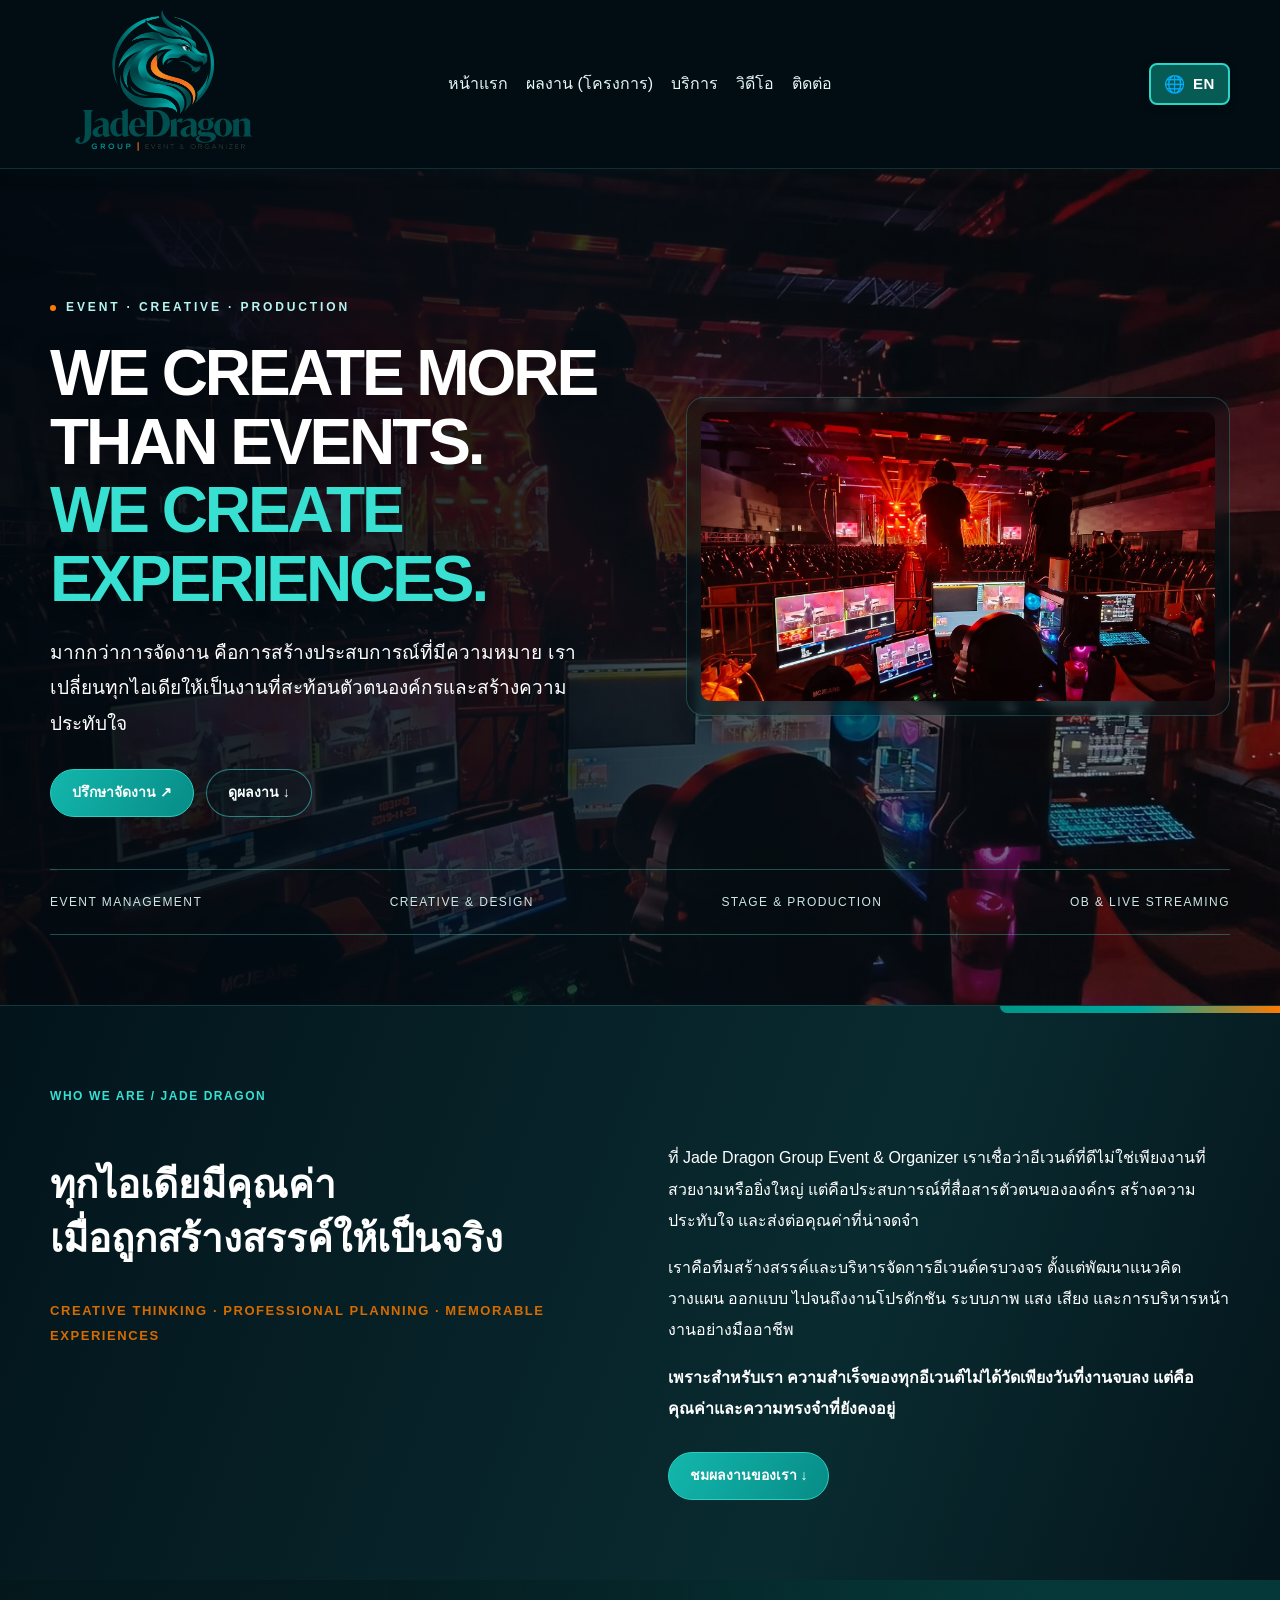
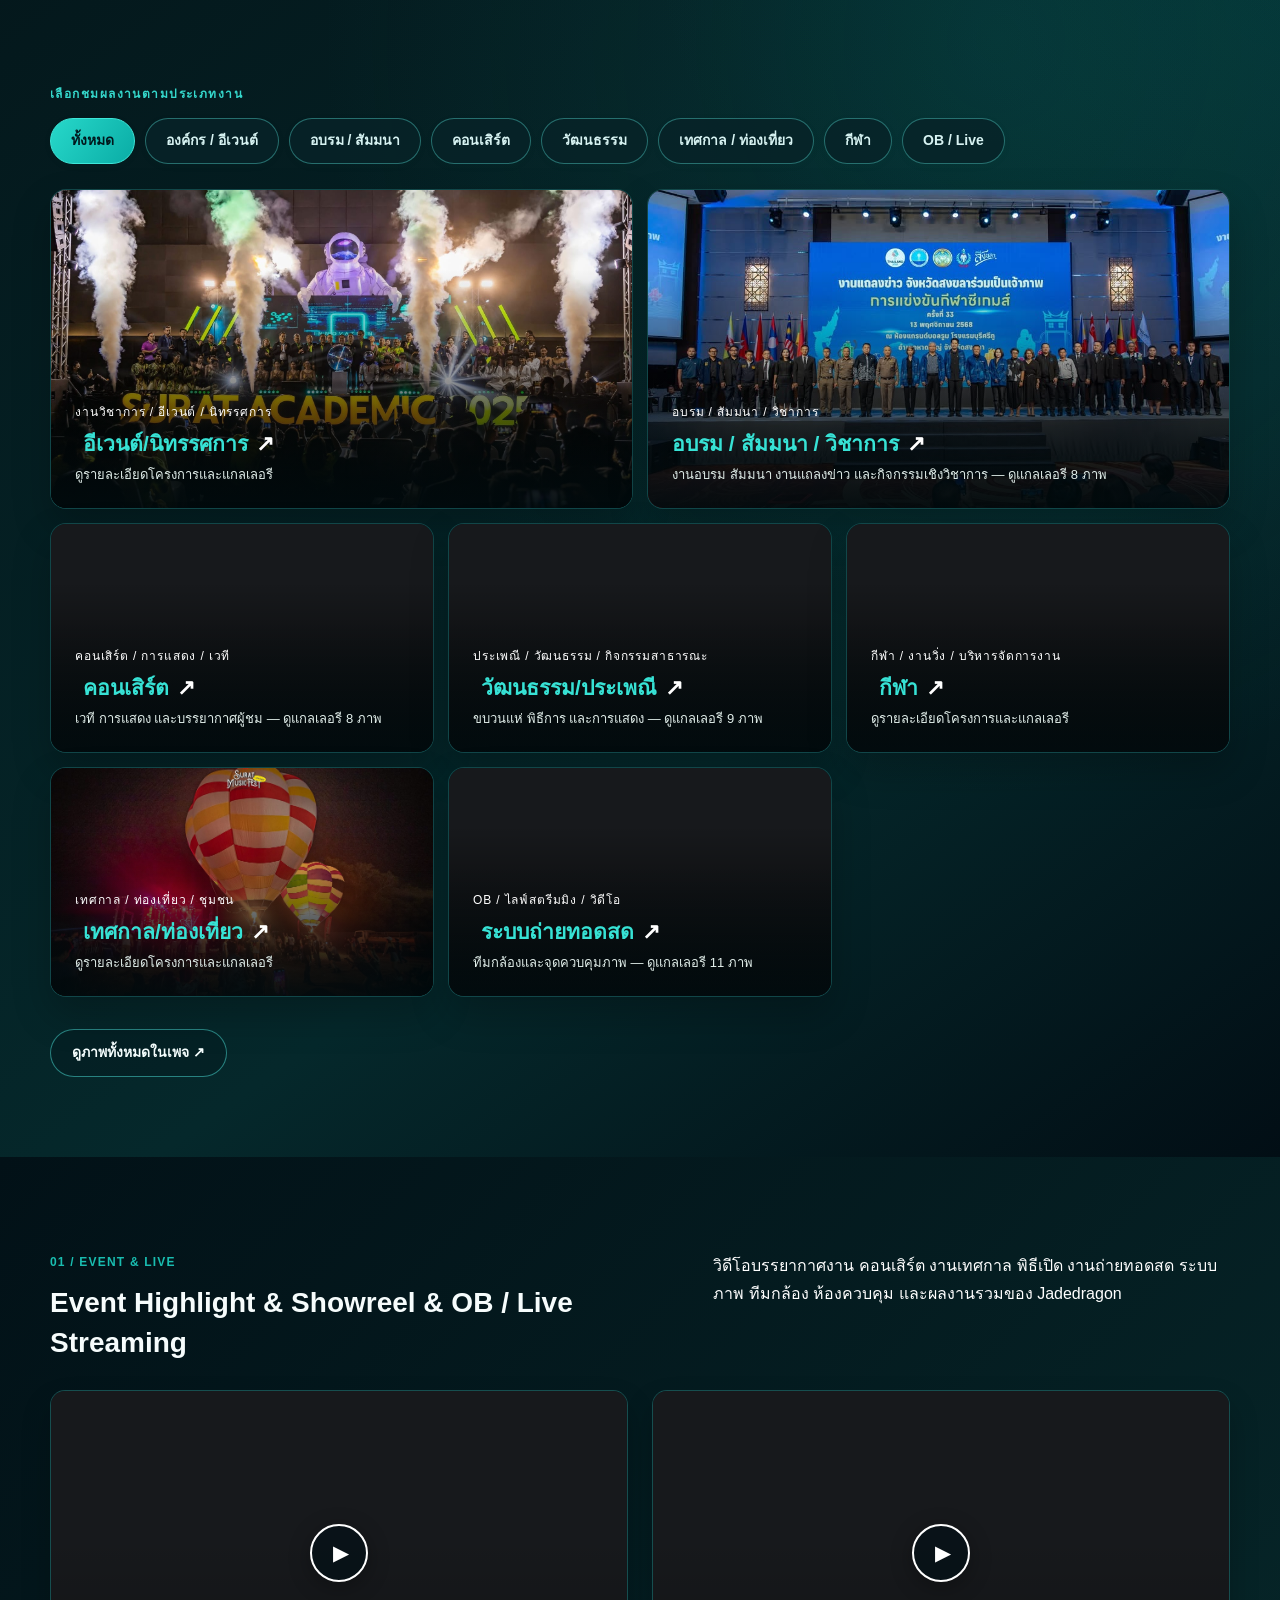
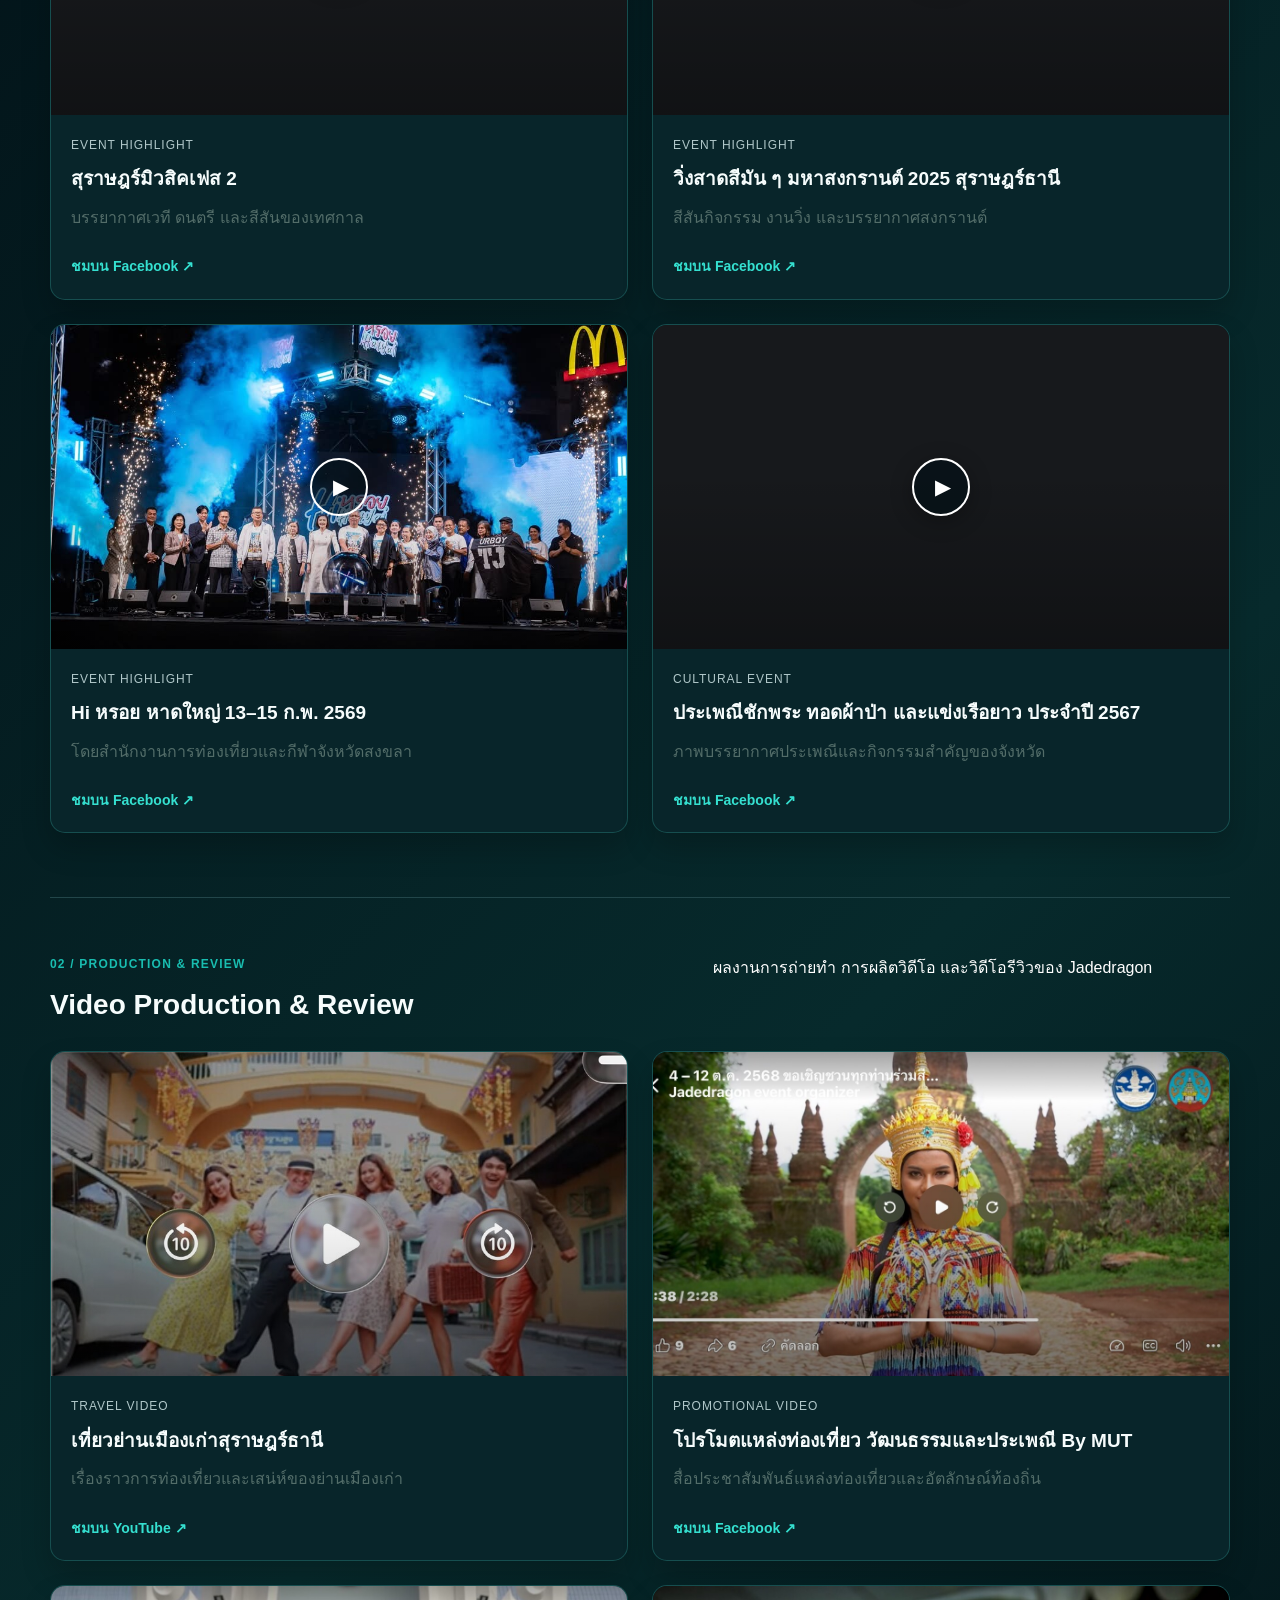
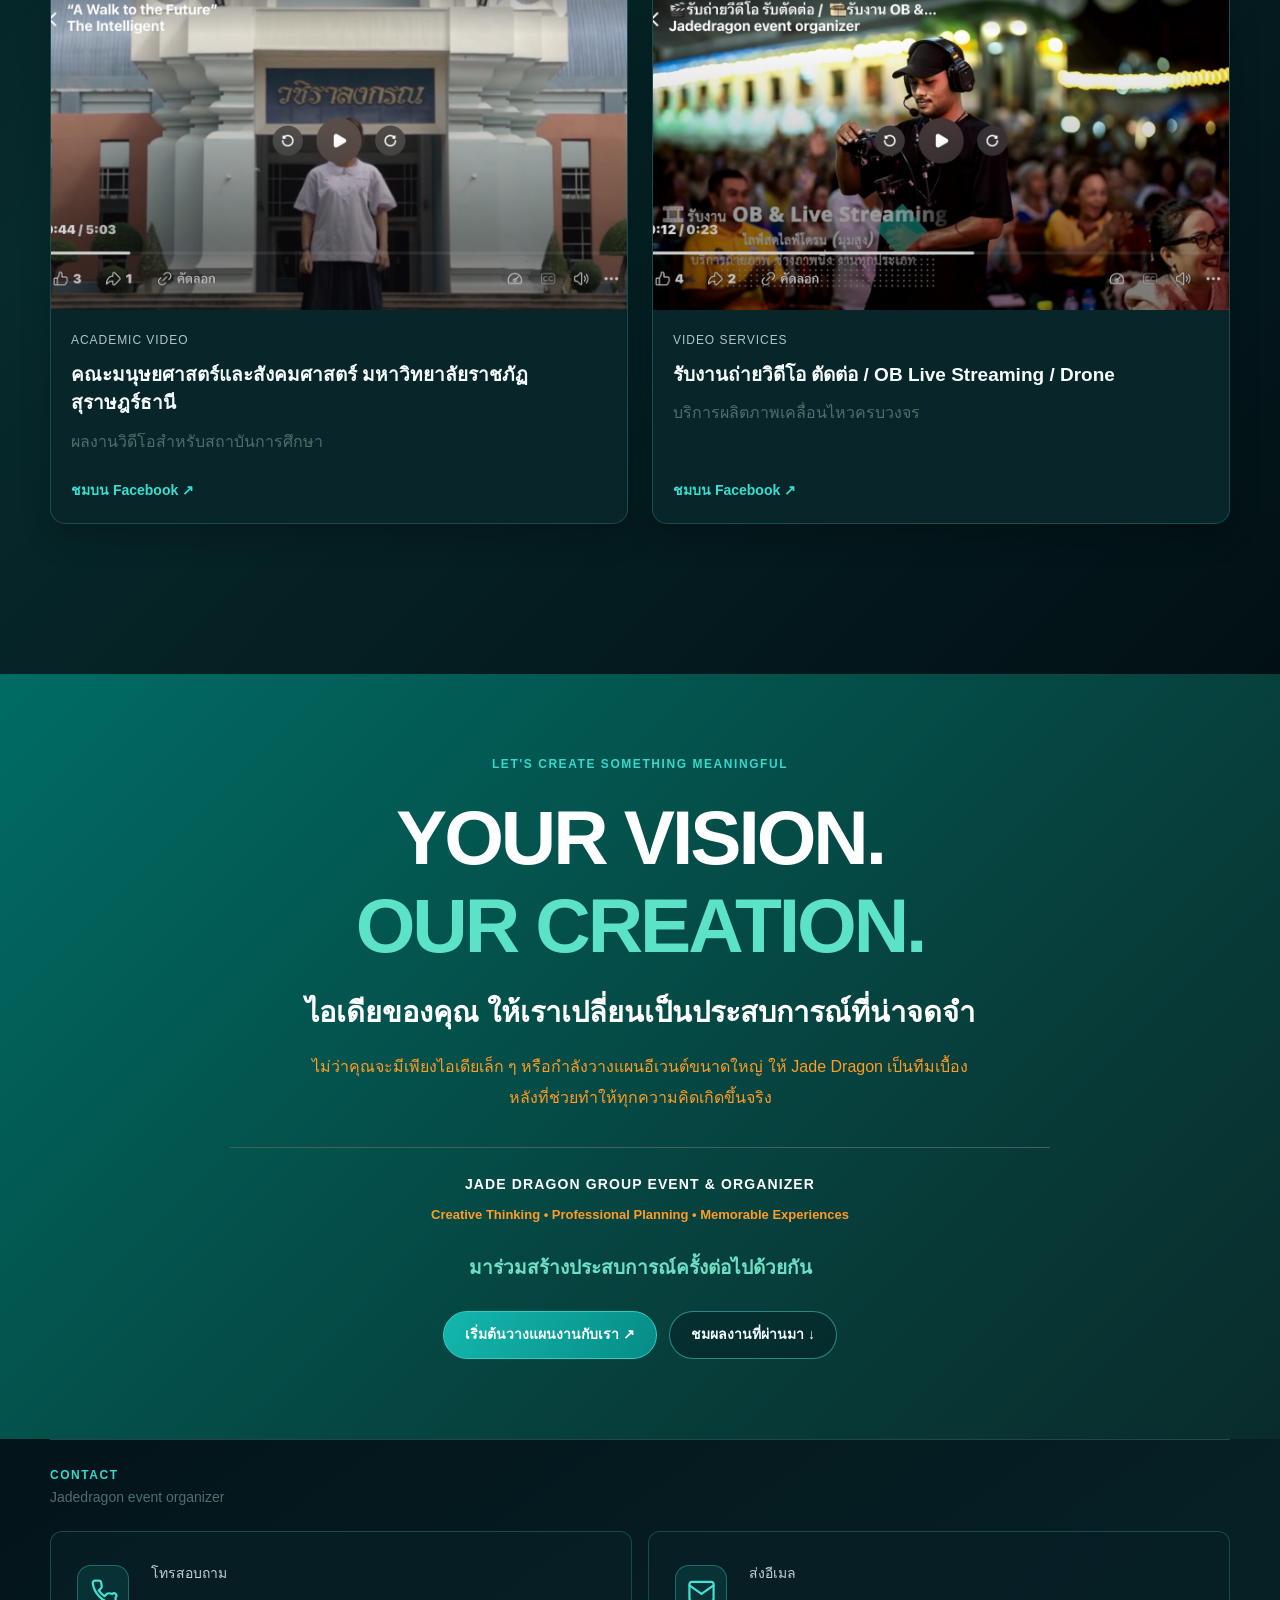
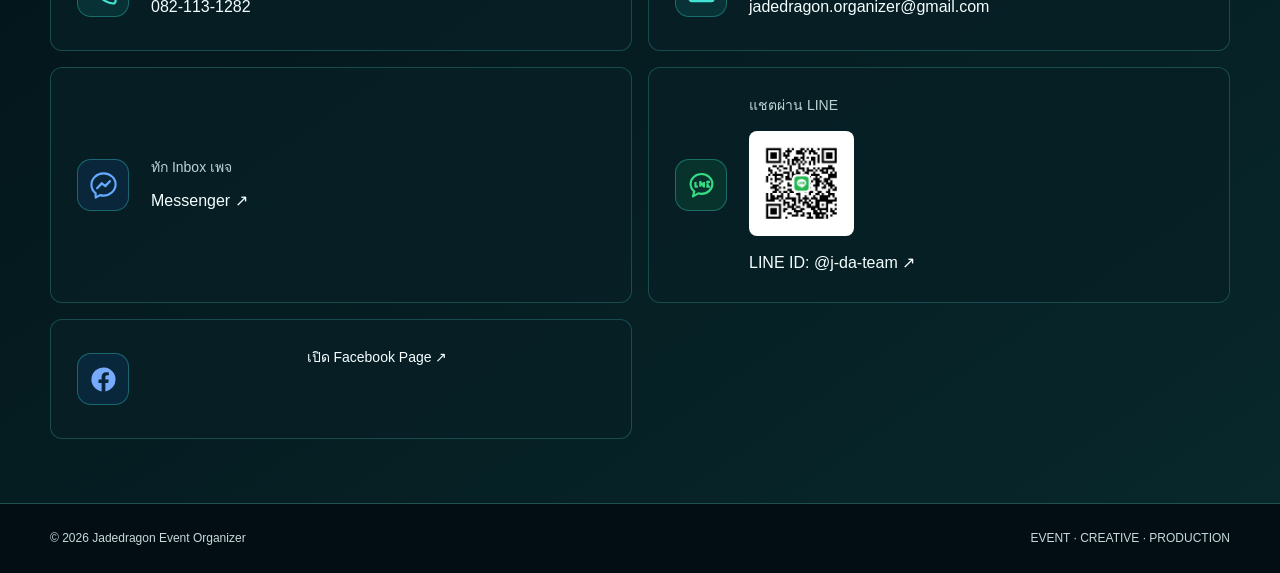
==== index.html @ b91ef78d "Remove related video lists from homepage" ====
<!doctype html><html lang="th"><head><!-- Recovered from bc4e9b81400fcf6b35d05067cb82251471d459a5; original repository files are unchanged. --><meta charset="utf-8"><meta name="viewport" content="width=device-width,initial-scale=1"><title>Jadedragon Event Organizer | รับจัดงานอีเวนต์ภาคใต้</title>
<meta name="description" content="รับจัดงานอีเวนต์ ออกแบบและผลิตงาน เวที แสง สี เสียง OB และไลฟ์สตรีมมิง โดยทีม Jadedragon ให้บริการสุราษฎร์ธานีและทั่วภาคใต้">
<meta name="robots" content="index,follow,max-image-preview:large">
<link rel="canonical" href="https://www.jadedragonevent.com/">
<meta name="theme-color" content="#009688">
<meta property="og:locale" content="th_TH">
<meta property="og:type" content="website">
<meta property="og:site_name" content="Jadedragon Event Organizer">
<meta property="og:title" content="Jadedragon Event Organizer | รับจัดงานอีเวนต์ภาคใต้">
<meta property="og:description" content="รับจัดงานอีเวนต์ ออกแบบและผลิตงาน เวที แสง สี เสียง OB และไลฟ์สตรีมมิง ให้บริการสุราษฎร์ธานีและทั่วภาคใต้">
<meta property="og:url" content="https://www.jadedragonevent.com/">
<meta property="og:image" content="https://www.jadedragonevent.com/assets/jadedragon-live-stream.jpg">
<meta property="og:image:width" content="1672">
<meta property="og:image:height" content="941">
<meta property="og:image:alt" content="ทีม Jadedragon ดูแลการผลิตงานคอนเสิร์ต">
<meta name="twitter:card" content="summary_large_image">
<meta name="twitter:title" content="Jadedragon Event Organizer | รับจัดงานอีเวนต์ภาคใต้">
<meta name="twitter:description" content="รับจัดงานอีเวนต์ครบวงจร เวที แสง สี เสียง OB และไลฟ์สตรีมมิง ในสุราษฎร์ธานีและทั่วภาคใต้">
<meta name="twitter:image" content="https://www.jadedragonevent.com/assets/jadedragon-live-stream.jpg">
<script type="application/ld+json">{"@context":"https://schema.org","@type":"ProfessionalService","name":"Jadedragon Event Organizer","alternateName":"Jadedragon event organizer","url":"https://www.jadedragonevent.com/","logo":"https://www.jadedragonevent.com/assets/jadedragon-logo-brand.webp","image":"https://www.jadedragonevent.com/assets/jadedragon-live-stream.jpg","description":"รับจัดงานอีเวนต์ ออกแบบและผลิตงาน เวที แสง สี เสียง OB และไลฟ์สตรีมมิง ให้บริการสุราษฎร์ธานีและทั่วภาคใต้","telephone":"+66-82-113-1282","email":"jadedragon.organizer@gmail.com","address":{"@type":"PostalAddress","addressLocality":"เมืองสุราษฎร์ธานี","addressRegion":"สุราษฎร์ธานี","addressCountry":"TH"},"areaServed":[{"@type":"AdministrativeArea","name":"สุราษฎร์ธานี"},{"@type":"Place","name":"ภาคใต้ ประเทศไทย"}],"sameAs":["https://www.facebook.com/RakkandeeByJadedragoneventorganizer","https://line.me/R/ti/p/%40j-da-team"],"knowsAbout":["Event planning","Event production","Stage production","Lighting and sound","OB production","Live streaming","Photo and video production"]}</script>
<style>
:root{--nav-offset:110px;--bg:#0b0c0e;--panel:#141619;--text:#f4f4f2;--muted:#aeb1b5;--line:#2b2d30;--accent:#df2530;--max:1180px}
*{box-sizing:border-box}html{scroll-behavior:smooth;scroll-padding-top:var(--nav-offset)}body{margin:0;background:var(--bg);color:var(--text);font-family:-apple-system,BlinkMacSystemFont,"Noto Sans Thai","Segoe UI",sans-serif;line-height:1.7}a{color:inherit;text-decoration:none}button{font:inherit}button,a{-webkit-tap-highlight-color:transparent}button{cursor:pointer}img{display:block}a:focus-visible,button:focus-visible{outline:2px solid #fff;outline-offset:5px}.wrap{width:min(100% - 80px,var(--max));margin-inline:auto}.nav{position:sticky;top:0;z-index:50;background:rgba(11,12,14,.96);border-bottom:1px solid var(--line)}.navin{min-height:84px;display:flex;align-items:center;justify-content:space-between;gap:20px}.brand{display:flex;align-items:center;gap:12px}.brand img{width:40px;height:40px}.brand strong{font-size:14px;letter-spacing:.1em}.brand small{display:block;color:var(--muted);font-size:12px;letter-spacing:.04em}.links{display:flex;gap:24px;font-size:14px}.links a:hover{color:#fff;text-decoration:underline;text-underline-offset:7px}.actions{display:flex;gap:12px;align-items:center}.btn{display:inline-flex;align-items:center;justify-content:center;gap:10px;min-height:48px;padding:11px 21px;border:1px solid #55575b;background:transparent;color:var(--text);border-radius:4px;font-size:14px;font-weight:600;transition:background .2s}.btn.primary{background:var(--accent);border-color:var(--accent)}.btn:hover{background:#27292c}.btn.primary:hover{background:#be1c25}.lang{border:0;background:transparent;color:var(--text);min-width:44px;min-height:44px;font-size:14px}.hero{padding:66px 0 0}.hero-grid{display:grid;grid-template-columns:.9fr 1.1fr;gap:56px;align-items:center}.eyebrow{font-size:12px;letter-spacing:.13em;text-transform:uppercase;color:var(--muted)}.hero .eyebrow:before{content:"";display:inline-block;width:6px;height:6px;border-radius:50%;background:var(--accent);margin-right:10px;vertical-align:middle}h1{font-size:clamp(2.3rem,4.5vw,3.5rem);line-height:1.12;letter-spacing:-.035em;margin:22px 0}h1 span{color:#f4f4f2}.lead{font-size:17px;color:var(--muted);line-height:1.85;max-width:440px;margin:0}.hero-cta{display:flex;gap:12px;flex-wrap:wrap;margin-top:28px}.hero-visual{margin:0}.photo{position:relative;overflow:hidden;background:#17191c;width:100%}.photo img{position:absolute;max-width:none;object-fit:fill}.hero-visual .photo{border-radius:3px}.hero-visual figcaption{display:flex;justify-content:space-between;gap:16px;color:var(--muted);font-size:12px;letter-spacing:.07em;margin-top:15px}.hero-visual figcaption span:first-child{color:var(--text)}.capabilities{display:flex;justify-content:space-between;flex-wrap:wrap;gap:15px;border-top:1px solid var(--line);border-bottom:1px solid var(--line);padding:22px 0;margin-top:52px;color:var(--muted);font-size:12px;letter-spacing:.12em}section{padding:80px 0;scroll-margin-top:var(--nav-offset)}.section-head{display:grid;grid-template-columns:1.1fr .9fr;gap:60px;align-items:end;margin-bottom:36px}.section-head h2{font-size:clamp(1.45rem,2.5vw,2rem);font-weight:600;line-height:1.45;letter-spacing:-.02em;margin:10px 0 0}.section-head p{margin:0;color:var(--muted);font-size:16px;line-height:1.8}.grid{display:grid}.services{grid-template-columns:repeat(4,1fr);gap:0 28px}.card{border-top:1px solid var(--line);padding:25px 0 30px;background:transparent}.num{color:var(--muted);font-size:12px}.card h3{font-size:17px;font-weight:600;line-height:1.45;margin:18px 0 10px}.card p{font-size:16px;color:var(--muted);margin:0;line-height:1.8}#work{background:#111315}.portfolio-tools{display:flex;gap:8px;flex-wrap:wrap;margin-bottom:30px}.chip{padding:8px 15px;min-height:44px;border:1px solid var(--line);border-radius:3px;background:transparent;color:var(--muted);font-size:14px}.chip.active{background:var(--text);color:var(--bg);border-color:var(--text)}.projects{grid-template-columns:repeat(2,minmax(0,1fr));gap:38px 28px}.project{position:relative;min-width:0}.project[hidden]{display:none}.project .photo{aspect-ratio:3/2!important}.project-copy{padding:19px 0 0}.project-copy small{font-size:12px;letter-spacing:.07em;color:var(--muted)}.project-copy h3{font-size:18px;font-weight:600;line-height:1.4;margin:7px 35px 7px 0}.project-copy p{font-size:16px;color:var(--muted);margin:0}.project-link{border:0;background:none;color:inherit;text-align:left;font:inherit;padding:0}.project-link:after{content:"";position:absolute;inset:0}.project-link>span[aria-hidden="true"]{position:absolute;right:0;bottom:45px;color:#fff;font-size:22px}.project-title-text{position:static!important;color:inherit!important;font-size:inherit!important}.project:hover .project-copy h3{text-decoration:underline;text-underline-offset:5px}.case{display:grid;grid-template-columns:1.1fr .9fr;gap:54px;align-items:center}.case h3{font-size:24px;line-height:1.4;font-weight:600;margin:13px 0}.case p{color:var(--muted);font-size:16px}.case-list{padding:0;list-style:none;margin:25px 0}.case-list li{padding:12px 0;border-top:1px solid var(--line);color:var(--muted);font-size:16px}.case-list b{display:block;color:var(--text);font-size:14px;font-weight:500}.production{grid-template-columns:repeat(3,1fr);gap:28px}#production{padding-top:0}#brief{border-top:1px solid var(--line);padding-bottom:48px}#brief .section-head{margin-bottom:28px}#contact{padding:0 0 64px}.contact-row{display:flex;gap:25px;justify-content:space-between;align-items:center;border-top:1px solid var(--line);padding-top:25px}.contact-row p{margin:0;color:var(--muted);font-size:14px}.contact-row a{font-size:14px}.contact-row a:hover{text-decoration:underline}footer{padding:24px 0;color:var(--muted);border-top:1px solid var(--line);font-size:12px}.footer-inner{display:flex;justify-content:space-between;gap:15px;flex-wrap:wrap}dialog{color:var(--text);background:var(--panel);border:1px solid #424448;border-radius:6px;width:min(650px,calc(100% - 32px));max-height:85vh;padding:32px}dialog::backdrop{background:rgba(0,0,0,.8)}dialog h2{font-size:24px;line-height:1.4}dialog p{color:var(--muted);font-size:16px;line-height:1.85}.modal-close{float:right;background:transparent;border:1px solid #555;color:#fff;border-radius:3px;width:44px;height:44px;font-size:25px;margin-left:15px}.skip-link{position:fixed;left:15px;top:-80px;z-index:100;background:#fff;color:#000;padding:10px}.skip-link:focus{top:10px}
@media(max-width:1050px){.links{gap:15px}.navin{gap:12px}.brand small{font-size:10px}.actions .btn{padding:10px 12px}.hero-grid{gap:30px}.services{grid-template-columns:repeat(2,1fr)}.section-head{gap:35px}.case{gap:32px}}
@media(max-width:760px){.wrap{width:calc(100% - 40px)}.navin{min-height:72px;flex-wrap:wrap;padding:12px 0}.brand img{width:32px;height:32px}.brand strong{font-size:12px}.brand small{display:none}.links{display:none}.actions{gap:4px}.actions .btn{font-size:12px;min-height:42px;padding:8px 10px}.hero{padding-top:36px}.hero-grid{grid-template-columns:1fr;gap:34px}h1{font-size:clamp(2.3rem,8vw,3rem);margin:17px 0}.lead{max-width:100%;font-size:16px}.hero-cta{margin-top:22px}.hero-visual figcaption{font-size:11px}.capabilities{margin-top:30px;display:grid;grid-template-columns:1fr 1fr;gap:13px;font-size:11px;padding:18px 0}section{padding:52px 0}.section-head{grid-template-columns:1fr;gap:16px;margin-bottom:26px}.section-head h2{font-size:24px}.services{gap:0 24px}.card h3{font-size:16px}.card p{font-size:15px}.projects{gap:30px;grid-template-columns:1fr}.case{grid-template-columns:1fr;gap:28px}.production{grid-template-columns:1fr;gap:0}.production .card{padding:20px 0}.production .card h3{margin-top:8px}.contact-row{align-items:start;flex-direction:column;gap:16px}dialog{padding:22px}.project-copy h3{font-size:18px}.hero .btn{font-size:14px}}
@media(max-width:380px){.services{grid-template-columns:1fr}.brand img{display:none}.hero-cta .btn{flex:1;padding-inline:12px}}
@media(prefers-reduced-motion:reduce){html{scroll-behavior:auto}*{transition:none!important}}

.photo.photo-original img{width:100%;height:100%;left:0;top:0;object-fit:cover}
dialog.has-gallery{width:min(940px,calc(100% - 32px))}
.event-gallery{margin:26px 0}.event-gallery h3{font-size:18px;font-weight:600;margin:0 0 18px}
.event-photos{display:grid;grid-template-columns:1fr 1fr;gap:24px 20px}
.event-photos figure{margin:0;min-width:0}.event-photos figure:first-child{grid-column:1/-1}
.event-photos img{width:100%;height:auto;display:block;border-radius:3px}
.event-photos figcaption{font-size:14px;line-height:1.6;color:var(--muted);margin-top:9px}
@media(max-width:600px){.event-photos{grid-template-columns:1fr;gap:22px}.event-photos figure:first-child{grid-column:auto}}
.event-gallery .concert-photo-group{padding:0;margin:0;border:0}.event-gallery .concert-photo-group + .concert-photo-group{margin-top:36px}

.photo-more{margin-top:32px}
.contact-row .facebook-page-link{display:inline-flex;align-items:center;gap:14px;min-height:64px;max-width:100%;padding:10px 16px;border:1px solid var(--line);border-radius:6px;background:var(--panel);text-decoration:none}
.facebook-page-link img{width:48px;height:48px;object-fit:contain;flex-shrink:0}.facebook-page-link span{min-width:0;overflow-wrap:anywhere}
.contact-row .facebook-page-link:hover{border-color:var(--muted);text-decoration:none}.facebook-page-link:hover span{text-decoration:underline;text-underline-offset:4px}
.video-grid{display:grid;grid-template-columns:repeat(3,minmax(0,1fr));gap:24px}
.video-card{display:flex;flex-direction:column;align-items:flex-start;padding:26px;border:1px solid var(--line);border-radius:4px;background:var(--panel);min-width:0}
.video-card:hover{border-color:var(--muted)}.video-play{display:grid;place-items:center;width:44px;height:44px;border-radius:50%;background:var(--accent);font-size:16px;margin-bottom:26px}
.video-card small{font-size:12px;letter-spacing:.08em;color:var(--muted)}.video-card h3{font-size:18px;font-weight:600;line-height:1.5;margin:10px 0}.video-card p{font-size:16px;color:var(--muted);margin:0 0 24px}.video-watch{margin-top:auto;font-size:14px;font-weight:600}
@media(max-width:760px){.video-grid{grid-template-columns:1fr}.video-card{padding:24px}.video-play{margin-bottom:18px}}

.video-card{padding:0;overflow:hidden;align-items:stretch}
.video-thumb{position:relative;display:block;aspect-ratio:16/9;overflow:hidden;background:#17191c}
.video-thumb img{width:100%;height:100%;object-fit:cover;object-position:center;display:block}
.video-thumb::after{content:"";position:absolute;inset:0;background:linear-gradient(180deg,transparent 45%,rgba(0,0,0,.28));pointer-events:none}
.video-thumb .video-play{position:absolute;left:50%;top:50%;transform:translate(-50%,-50%);z-index:1;width:58px;height:58px;margin:0;border:2px solid rgba(255,255,255,.9);box-shadow:0 3px 18px rgba(0,0,0,.4);font-size:21px;line-height:1;padding-left:3px}
.video-card:hover .video-play,.video-card:focus-visible .video-play{background:#be1c25}
.video-copy{display:flex;flex-direction:column;align-items:flex-start;flex:1;padding:24px}
@media(max-width:760px){.video-card{padding:0}.video-copy{padding:22px}}

.brand img{display:block;width:64px;height:46px;object-fit:contain;flex-shrink:0}
.contact-row{display:block}.contact-methods{display:grid;grid-template-columns:repeat(2,minmax(0,1fr));gap:16px;margin-top:22px}
.contact-row .contact-method,.contact-row .facebook-page-link{min-width:0;min-height:96px;border:1px solid var(--line);border-radius:6px;padding:18px;background:var(--panel);text-decoration:none}
.contact-method{display:flex;flex-direction:column;justify-content:center;gap:4px}.line-contact{align-items:flex-start}.line-qr{width:128px;height:128px;object-fit:contain;background:#fff;border-radius:8px;padding:4px;margin:10px 0}.line-contact .contact-value{color:#f4f4f2}.contact-label{font-size:14px;color:var(--muted)}.contact-value{font-size:16px;overflow-wrap:anywhere}
.contact-row .contact-method:hover{border-color:var(--muted);text-decoration:none}.contact-method:hover .contact-value{text-decoration:underline;text-underline-offset:4px}
.contact-row .facebook-page-link{gap:12px}.facebook-page-link img{width:68px;height:48px;object-fit:contain}
@media(max-width:900px){.contact-methods{grid-template-columns:1fr}.contact-row .contact-method,.contact-row .facebook-page-link{min-height:84px}}
@media(max-width:760px){.brand img{display:block;width:48px;height:35px}}

#facebook-updates{border-top:1px solid var(--line)}
.facebook-updates-layout{display:grid;grid-template-columns:minmax(0,1fr) minmax(0,500px);gap:48px;align-items:start}
.facebook-updates-info{min-width:0}.facebook-updates-info>p{font-size:16px;color:var(--muted);max-width:440px;margin:20px 0}
.facebook-updates-info .facebook-page-link{display:flex;align-items:center;gap:12px;font-size:16px}
.facebook-updates-info .facebook-feed-note{font-size:14px;margin-top:24px}
.facebook-feed-host{width:100%;max-width:500px;min-width:0;min-height:650px;justify-self:center;border-radius:6px;overflow:hidden;background:var(--panel)}
.facebook-feed-host iframe{display:block;border:0;width:100%;height:650px}
@media(max-width:760px){.facebook-updates-layout{grid-template-columns:minmax(0,1fr);gap:24px}}

.video-category+.video-category{margin-top:64px;padding-top:56px;border-top:1px solid var(--line)}
.video-category-head{display:grid;grid-template-columns:minmax(0,1.1fr) minmax(280px,.9fr);gap:32px;align-items:start;margin-bottom:26px}
.video-category-head small{display:block;margin-bottom:10px;color:var(--accent);font-size:12px;font-weight:700;letter-spacing:.1em}
.video-category-head h3{margin:0;font-size:clamp(22px,3vw,34px);line-height:1.25;overflow-wrap:anywhere}
.video-category-head p{margin:0;color:var(--muted);font-size:16px;line-height:1.75}
.video-grid-featured{grid-template-columns:repeat(2,minmax(0,1fr))}
.video-grid-featured .video-card h3{font-size:19px}
.video-other{margin-top:26px}
.video-other h4{margin:0 0 12px;font-size:15px;letter-spacing:.02em}
.video-link-list{display:grid;grid-template-columns:repeat(2,minmax(0,1fr));gap:10px}
.video-text-link{display:flex;align-items:center;justify-content:space-between;gap:20px;min-height:58px;padding:14px 16px;border:1px solid var(--line);border-radius:4px;background:var(--panel);transition:border-color .2s ease,transform .2s ease}
.video-text-link:hover,.video-text-link:focus-visible{border-color:var(--muted);transform:translateY(-1px)}
.video-text-link span{font-size:15px;line-height:1.45}
.video-text-link small{flex:0 0 auto;color:var(--muted);font-size:12px;font-weight:600}
@media(max-width:760px){.video-category+.video-category{margin-top:46px;padding-top:42px}.video-category-head{grid-template-columns:1fr;gap:12px}.video-grid-featured,.video-link-list{grid-template-columns:1fr}.video-category-head h3{font-size:24px}.video-text-link{align-items:flex-start}.video-text-link small{padding-top:3px}}

/* Recovery fixes: preserve the original theme and keep navigation usable. */
.links a{white-space:nowrap;flex-shrink:0}
.video-category-head h3{font-size:clamp(1.375rem,2.2vw,1.75rem);line-height:1.45}
.photo,.hero-grid>*{min-width:0}
[hidden]{display:none!important}
@media(max-width:1050px){
  .navin{flex-wrap:wrap;padding-block:12px}
  .links{display:flex;order:3;width:100%;overflow-x:auto;gap:24px;padding-bottom:4px}
  
  .links a{display:flex;align-items:center;min-height:44px;font-size:.875rem}
}
@media(max-width:760px){
  .actions .btn{min-height:44px;font-size:.875rem}
  .card p{font-size:1rem}
  .video-category-head h3{font-size:1.375rem}
  .brand strong{letter-spacing:.06em}
}

.quote-form{margin-top:32px;padding:30px;border:1px solid var(--line);border-radius:6px;background:var(--panel)}
.quote-grid{display:grid;grid-template-columns:repeat(2,minmax(0,1fr));gap:20px}
.form-field{display:flex;flex-direction:column;gap:9px;min-width:0}
.form-field span{font-size:13px;font-weight:600;letter-spacing:.04em;color:var(--text)}
.form-field input,.form-field select{width:100%;min-height:52px;padding:12px 14px;border:1px solid #3b3e43;border-radius:4px;background:#0f1113;color:var(--text);font:inherit;font-size:16px;color-scheme:dark}
.form-field input::placeholder{color:#7f8388}
.form-field input:focus,.form-field select:focus{outline:2px solid var(--accent);outline-offset:2px;border-color:transparent}
.quote-actions{display:flex;flex-wrap:wrap;gap:12px;margin-top:24px}
.quote-actions .btn{min-height:48px}
.quote-note,.quote-status{margin:14px 0 0;color:var(--muted);font-size:13px}
.quote-status{min-height:1.7em;color:#dfe2e5}
@media(max-width:760px){.quote-form{padding:22px}.quote-grid{grid-template-columns:1fr}.quote-actions{flex-direction:column}.quote-actions .btn{width:100%}}

/* New Jadedragon identity: keep the supplied full logo legible without crowding navigation. */
.brand.brand-logo{display:flex;align-items:center;flex:0 0 auto}
.brand.brand-logo img{display:block!important;width:150px!important;height:98px!important;object-fit:contain!important;object-position:left center}
@media(max-width:760px){.brand.brand-logo img{width:120px!important;height:79px!important}}
@media(max-width:380px){.brand.brand-logo img{display:block!important;width:106px!important;height:70px!important}}
/* Home page cinematic editorial overhaul */
body:has(#home) .hero{position:relative;padding:clamp(90px,10vw,150px) 0 70px;min-height:590px;background:linear-gradient(90deg,rgba(1,10,17,.94) 0%,rgba(2,16,24,.82) 44%,rgba(2,19,26,.35) 100%),url("assets/jadedragon-live-stream.jpg") center/cover no-repeat!important}
body:has(#home) .hero-grid{grid-template-columns:minmax(0,1.05fr) minmax(0,.95fr);gap:35px;min-height:380px}
body:has(#home) .hero h1{font-size:clamp(39px,5vw,75px);font-weight:850;letter-spacing:-.048em;color:#fff;line-height:1.07;text-shadow:0 3px 20px rgba(0,0,0,.32)}
body:has(#home) .hero h1 span{color:#37e0d1!important}
body:has(#home) .hero .lead{color:#e9f7f7;font-size:clamp(16px,1.7vw,19px);max-width:560px}
body:has(#home) .hero .eyebrow{color:#b5f6f0!important;letter-spacing:.24em;font-weight:700}
body:has(#home) .hero-visual{background:rgba(2,16,23,.38);padding:14px;border:1px solid rgba(87,216,205,.26);border-radius:18px;backdrop-filter:blur(5px)}
body:has(#home) .hero-visual .photo{border-radius:10px;overflow:hidden}
body:has(#home) .hero-visual figcaption{color:#c6e7e7}
body:has(#home) .capabilities{border-color:rgba(77,208,200,.35);color:#cce7e6}
body:has(#home) #about{background:linear-gradient(110deg,#03141b,#092b30 65%,#04151b);border-top:1px solid rgba(61,196,184,.18)}
body:has(#home) #about .eyebrow{color:#37e0d1!important}
body:has(#home) #work{background:radial-gradient(ellipse at 78% 5%,rgba(13,122,117,.18),transparent 48%),linear-gradient(145deg,#04181c,#05282b 62%,#020e15)}
body:has(#home) #work .jd-experience-head h2 span{color:#34dbce}
body:has(#home) #work .jd-experience-quote{color:#d8f7f3}
body:has(#home) .portfolio-tools{gap:10px;flex-wrap:wrap}
body:has(#home) .chip{border-radius:999px!important;background:rgba(8,35,40,.84)!important;color:#d7f3f2!important;border:1px solid rgba(74,194,188,.48)!important;padding:10px 20px}
body:has(#home) .chip.active,body:has(#home) .chip[aria-pressed="true"]{background:linear-gradient(125deg,#27d8ca,#0aaca5)!important;color:#02171c!important;border-color:#3ee6d8!important}
body:has(#home) #work .project{border-radius:16px!important;border:1px solid rgba(58,207,197,.22)!important;box-shadow:0 18px 38px rgba(0,0,0,.22)}
body:has(#home) #work .project-copy{background:linear-gradient(0deg,rgba(1,15,19,.65),transparent)}
body:has(#home) #videos{background:linear-gradient(135deg,#021117,#072a2c 58%,#021015);padding:95px 0}
body:has(#home) #videos .section-head{border-bottom:1px solid rgba(57,205,196,.3);padding-bottom:30px;margin-bottom:40px}
body:has(#home) #videos .section-head h2{font-size:clamp(29px,3.5vw,49px);color:#fff}
body:has(#home) #videos .video-category{margin-bottom:55px}
body:has(#home) #videos .video-card{border-radius:15px!important;overflow:hidden;background:#08252a!important;border:1px solid rgba(64,197,189,.25)!important;box-shadow:0 15px 30px rgba(0,0,0,.2)}
body:has(#home) #videos .video-card:hover{transform:translateY(-5px);border-color:#37dece!important}
body:has(#home) #videos .video-thumb{position:relative;overflow:hidden}
body:has(#home) #videos .video-thumb img{width:100%;object-fit:cover}
body:has(#home) #videos .video-play{display:grid;place-items:center;border:2px solid #fff;background:rgba(1,16,22,.62);color:white;border-radius:50%;box-shadow:0 5px 22px rgba(0,0,0,.3)}
body:has(#home) #videos .video-copy{padding:20px}
body:has(#home) #videos .video-watch{color:#35e0d0!important}
body:has(#home) #contact{background:linear-gradient(145deg,#03141a,#08282b)}
@media(max-width:800px){body:has(#home) .hero{padding:75px 0 45px}body:has(#home) .hero-grid{grid-template-columns:1fr;gap:30px}body:has(#home) .hero-visual{max-width:620px}body:has(#home) #videos{padding:60px 0}}

/* Homepage: remove all pale legacy sections and link bars */
body:has(#home){background:#04171c!important;color:#f4ffff!important}
body:has(#home) #facebook-updates,body:has(#home) #facebook-updates .wrap{background:linear-gradient(145deg,#04171c,#082a2e 65%,#031318)!important;color:#f4ffff!important}
body:has(#home) #facebook-updates{padding:78px 0 95px;border-top:1px solid rgba(62,202,191,.25)!important}
body:has(#home) #facebook-updates h2,body:has(#home) #facebook-updates .section-head h2,body:has(#home) #facebook-updates .facebook-page-link,body:has(#home) #facebook-updates .facebook-page-link span{color:#f5ffff!important;opacity:1!important}
body:has(#home) #facebook-updates .section-head p,body:has(#home) #facebook-updates .facebook-updates-info>p,body:has(#home) #facebook-updates .facebook-feed-note{color:#bcd4d5!important;opacity:1!important}
body:has(#home) #facebook-updates .eyebrow{color:#3eddd0!important}
body:has(#home) #facebook-updates .btn{background:#0a3135!important;color:#eaffff!important;border-color:#3baaa4!important}
body:has(#home) #videos .video-link-list .video-text-link{background:#09252b!important;background-color:#09252b!important;color:#edfafa!important;border:1px solid rgba(62,196,187,.32)!important;box-shadow:none!important}
body:has(#home) #videos .video-text-link span{color:#edfafa!important;opacity:1!important}
body:has(#home) #videos .video-text-link small{color:#3cdbcd!important;opacity:1!important}
body:has(#home) #videos .video-text-link:hover{background:#10363b!important;border-color:#3ddbcf!important}
body:has(#home) #facebook-updates .facebook-updates-layout{background:transparent!important}
body:has(#home) #facebook-updates .facebook-feed,body:has(#home) #facebook-updates .facebook-page-embed{background:#08242a!important;border-color:rgba(65,198,189,.25)!important}

/* Recognizable channel icons in homepage contact cards */
#contact .contact-methods .contact-method,#contact .contact-methods .facebook-page-link{position:relative;padding:26px 28px 26px 100px!important;min-height:120px;align-items:flex-start;justify-content:center;gap:7px;background:rgba(7,31,38,.78)!important;border:1px solid rgba(70,197,189,.28)!important;border-radius:12px!important}
#contact .contact-methods .contact-channel-icon{position:absolute;left:26px;top:50%;transform:translateY(-50%);width:52px;height:52px;display:grid;place-items:center;background:rgba(28,196,181,.12);border:1px solid rgba(57,216,204,.36);border-radius:14px;color:#42e2d4}
#contact .contact-channel-icon svg{width:29px;height:29px;display:block}
#contact .contact-icon-messenger{color:#66aaff!important;background:rgba(35,102,205,.14)!important}
#contact .contact-icon-line{color:#36db86!important;background:rgba(25,180,99,.14)!important}
#contact .contact-icon-facebook{color:#77aafa!important;background:rgba(32,103,200,.14)!important}
#contact .contact-methods .contact-label{color:#bed3d5!important}
#contact .contact-methods .contact-value,#contact .contact-methods .facebook-page-link span:last-child{color:#f5ffff!important}
#contact .contact-methods .facebook-page-link img{display:none!important}
#contact .contact-methods .contact-method:hover,#contact .contact-methods .facebook-page-link:hover{border-color:#40dfd1!important;background:#0a3439!important}
#contact .line-contact .line-qr{max-width:105px;max-height:105px;margin:6px 0;background:#fff}
@media(max-width:600px){#contact .contact-methods .contact-method,#contact .contact-methods .facebook-page-link{padding:22px 18px 22px 82px!important;min-height:108px}#contact .contact-methods .contact-channel-icon{left:18px;width:46px;height:46px}#contact .contact-channel-icon svg{width:26px;height:26px}}

/* About section accessibility: bright white copy on cinematic background */
body:has(#home) #about.jd-about .jd-about-grid > div:nth-child(2) > p,
body:has(#home) #about.jd-about .jd-about-grid > div:nth-child(2) > p[data-th]{color:#ffffff!important;opacity:1!important;-webkit-text-fill-color:#ffffff!important;text-shadow:none!important}
body:has(#home) #about.jd-about .jd-about-grid h2,
body:has(#home) #about.jd-about .jd-about-grid h2 span{color:#ffffff!important;-webkit-text-fill-color:#ffffff!important}

/* Homepage video category descriptions: solid white for readability */
body:has(#home) #videos .video-category-head > p,
body:has(#home) #videos .video-category-head > p[data-th]{color:#ffffff!important;opacity:1!important;-webkit-text-fill-color:#ffffff!important}

/* Hero introductory copy: pure white on the cinematic homepage */
body:has(#home) .hero .lead,body:has(#home) .hero p.lead[data-th]{color:#ffffff!important;opacity:1!important;-webkit-text-fill-color:#ffffff!important}

/* Expertise headline: both lines in solid white */
body:has(#home) #work .jd-experience-head h2,body:has(#home) #work .jd-experience-head h2 span{color:#ffffff!important;-webkit-text-fill-color:#ffffff!important;opacity:1!important}

/* Brand orange accent for the expertise introductory paragraph */
body:has(#home) #work .jd-experience-intro{color:#ff9c25!important;-webkit-text-fill-color:#ff9c25!important;opacity:1!important}

/* Header readability refinement: larger full brand artwork and navigation. */
@media(min-width:1051px){
 .nav .navin{min-height:112px;gap:16px}
 .nav .brand.brand-logo img{width:190px!important;height:125px!important}
 .nav .links{gap:clamp(12px,1.5vw,22px);font-size:16px}
 .nav .links a{white-space:nowrap}
 .nav .lang{font-size:16px;min-width:42px}
 .nav .actions{gap:8px}
 .nav .actions .btn{font-size:16px;padding:12px 16px;white-space:nowrap}
}
@media(min-width:1051px) and (max-width:1250px){
 .nav .brand.brand-logo img{width:165px!important;height:109px!important}
 .nav .links{gap:12px;font-size:15px}
 .nav .actions .btn{font-size:15px;padding:10px 12px}
}
@media(min-width:761px) and (max-width:1050px){
 .nav .brand.brand-logo img{width:175px!important;height:115px!important}
 .nav .links a{font-size:16px}
 .nav .lang,.nav .actions .btn{font-size:16px}
}
@media(max-width:760px){
 .nav .brand.brand-logo img{width:145px!important;height:96px!important}
 .nav .links a{font-size:15px}
 .nav .lang{font-size:15px}
 .nav .actions .btn{font-size:14px;min-height:44px;padding:9px 12px}
}
@media(max-width:380px){
 .nav .brand.brand-logo img{width:125px!important;height:83px!important}
 .nav .links a{font-size:14px}
}

/* Readable brand descriptor on all device sizes, while retaining the original dragon artwork */
.nav .brand .jd-logo-stack{display:flex;flex-direction:column;align-items:center;justify-content:center;max-width:100%}
.nav .brand .jd-logo-subline{display:flex;align-items:center;justify-content:center;gap:5px;white-space:nowrap;color:#f2fcfa;font-size:clamp(9px,1.05vw,12px);font-weight:800;letter-spacing:.055em;line-height:1.35;margin-top:-9px;text-shadow:0 1px 4px rgba(0,0,0,.5)}
.nav .brand .jd-logo-subline span:first-child{color:#40e3d3}
.nav .brand .jd-logo-subline i{width:2px;height:12px;background:#ff9c25;display:block;flex:none}
@media(max-width:760px){.nav .brand .jd-logo-subline{font-size:9px;gap:3px;margin-top:-6px;letter-spacing:0}.nav .brand .jd-logo-subline i{height:10px}}

/* Home responsive editorial hierarchy: iPhone and iPad */
@media (max-width:1050px){
 #home .hero-grid{grid-template-columns:minmax(0,1fr)!important;gap:26px!important}
 #home .hero-grid>div,#home .hero-visual{min-width:0;width:100%}
 #home .hero h1{max-width:100%;overflow-wrap:normal;word-break:normal}
 #home .hero .lead{max-width:680px;line-height:1.85}
 #home .hero-visual{margin:0}
}
@media (min-width:761px) and (max-width:1050px){
 #home .hero h1{font-size:clamp(39px,5.4vw,58px)!important;line-height:1.14!important;letter-spacing:-.035em!important}
 #home .hero .lead{font-size:18px!important}
 #home .hero-grid{gap:30px!important}
}
@media (max-width:760px){
 .nav .navin{display:grid!important;grid-template-columns:minmax(0,1fr) auto!important;align-items:center!important;gap:12px 10px!important;padding:12px 0!important;min-height:0!important}
 .nav .brand{grid-column:1!important;grid-row:1!important;justify-self:start}
 .nav .actions{grid-column:2!important;grid-row:1!important;justify-self:end;gap:7px!important}
 .nav .links{grid-column:1/-1!important;grid-row:2!important;display:flex!important;justify-content:flex-start!important;gap:clamp(12px,3.8vw,22px)!important;width:100%!important;overflow-x:auto!important;white-space:nowrap!important;padding:4px 0 9px!important;margin:0!important}
 .nav .links a{font-size:clamp(13px,3.6vw,15px)!important;line-height:1.45!important;flex-shrink:0}
 .nav .brand.brand-logo img{width:132px!important;height:87px!important}
 .nav .brand .jd-logo-subline{font-size:8px!important;margin-top:-5px!important}
 .nav .actions .btn{font-size:13px!important;padding:9px 12px!important;min-height:42px!important}
 #home{padding-top:44px!important;padding-bottom:42px!important}
 #home .hero-grid{gap:25px!important}
 #home .hero .eyebrow{font-size:clamp(10px,2.7vw,12px)!important;letter-spacing:.13em!important;line-height:1.6}
 #home .hero h1{font-size:clamp(30px,7.9vw,43px)!important;line-height:1.16!important;letter-spacing:-.045em!important;margin:18px 0 20px!important;font-weight:820!important}
 #home .hero .lead{font-size:clamp(15px,3.8vw,17px)!important;line-height:1.85!important;margin:0!important}
 #home .hero-cta{display:flex!important;flex-wrap:wrap!important;gap:10px!important;margin-top:24px!important}
 #home .hero-cta .btn{flex:0 1 auto!important;min-height:46px!important;padding:11px 17px!important;font-size:14px!important;white-space:nowrap}
 #home .hero-visual{margin:0!important}
 #home .capabilities{gap:9px!important}
}
@media(max-width:380px){
 #home .hero h1{font-size:clamp(28px,7.7vw,32px)!important}
 #home .hero-cta .btn{padding:10px 13px!important;font-size:13px!important}
 .nav .brand.brand-logo img{width:118px!important;height:78px!important}
}

/* High-contrast language switcher across JadeDragon headers */
.nav .actions #langBtn{display:inline-flex!important;align-items:center!important;justify-content:center!important;gap:7px!important;min-width:76px!important;min-height:42px!important;padding:8px 13px!important;border:2px solid #2cd6c7!important;border-radius:8px!important;background:#075b55!important;color:#fff!important;-webkit-text-fill-color:#fff!important;font-family:inherit!important;font-size:15px!important;font-weight:800!important;line-height:1.2!important;letter-spacing:.04em!important;box-shadow:0 2px 8px rgba(0,0,0,.18)!important;cursor:pointer!important}
.nav .actions #langBtn::before{content:"🌐";font-size:17px;line-height:1}
.nav .actions #langBtn:hover,.nav .actions #langBtn:focus-visible{background:#087e73!important;border-color:#6df5e6!important;outline-offset:3px}
@media(max-width:760px){.nav .actions #langBtn{min-width:66px!important;min-height:40px!important;padding:7px 9px!important;font-size:14px!important}}
</style><style id="jade-brand-refresh">:root{--accent:#188c79}h1{font-size:clamp(2.15rem,4.3vw,3.45rem)}.hero h1 span{color:#60d9bf}.jd-about{background:#101b1a;border-top:1px solid #28433d}.jd-about-grid{display:grid;grid-template-columns:1fr 1fr;gap:55px;margin-top:20px}.jd-about h2{font-size:clamp(1.7rem,3vw,2.6rem);line-height:1.4}.jd-about h2 span{color:#62d8bd}.jd-about p{color:#c2d0cb;font-size:16px;line-height:1.95}.jd-about .jd-quote{color:#69d8bf;letter-spacing:.12em;font-size:13px;font-weight:700}.jd-about .btn{margin-top:12px}@media(max-width:760px){.jd-about-grid{grid-template-columns:1fr;gap:12px}.jd-about h2{font-size:1.7rem}}</style><style id="jade-work-type-refresh">#work-types{margin:0 0 14px;scroll-margin-top:125px;color:#68d7bd}.portfolio-tools{gap:10px}.portfolio-tools .chip{border-radius:999px;padding-inline:17px}.portfolio-tools .chip.active{background:#188c79;color:#fff;border-color:#188c79}.portfolio-tools .chip:hover{border-color:#69d8bf;color:#fff}@media(max-width:760px){.portfolio-tools{display:flex;flex-wrap:nowrap;overflow-x:auto;padding-bottom:12px;scroll-snap-type:x proximity;-webkit-overflow-scrolling:touch}.portfolio-tools .chip{flex:0 0 auto;scroll-snap-align:start}.hero h1{font-size:clamp(1.85rem,7.5vw,2.7rem)}}</style><style id="jd-vision-style">#jd-vision{position:relative;isolation:isolate;background:linear-gradient(135deg,#102b27 0%,#0c1718 62%,#0b0c0e 100%);border-block:1px solid #31534c;text-align:center}#jd-vision .jd-vision-inner{max-width:820px}#jd-vision .eyebrow{color:#75d9c3}#jd-vision h2{font-size:clamp(2.3rem,6vw,5rem);line-height:1.14;letter-spacing:-.04em;margin:20px 0 22px;color:#fff}#jd-vision h2 span{color:#6ce0c6}#jd-vision h3{font-size:clamp(1.25rem,2.4vw,1.8rem);font-weight:600;line-height:1.5;margin:0 0 18px;color:#ffffff}#jd-vision p{color:#d2e0dc;line-height:1.9;font-size:16px;max-width:670px;margin:0 auto 20px}#jd-vision .jd-vision-signature{border-top:1px solid #45625a;margin:34px auto 24px;padding-top:25px;display:grid;gap:7px}#jd-vision .jd-vision-signature strong{font-size:14px;letter-spacing:.08em;color:#ffffff}#jd-vision .jd-vision-signature span{font-size:13px;color:#a8c4ba}#jd-vision .jd-vision-inner>p:not(.jd-vision-invite){color:#ff9c25}#jd-vision .jd-vision-signature span{color:#ff9c25;font-weight:600}#jd-vision .jd-vision-invite{color:#6ce0c6;font-weight:600;font-size:19px}#jd-vision .jd-vision-actions{display:flex;gap:12px;justify-content:center;flex-wrap:wrap;margin-top:25px}@media(max-width:760px){#jd-vision h2{font-size:clamp(2rem,9vw,3.3rem)}#jd-vision .jd-vision-signature strong{font-size:12px}#jd-vision .jd-vision-signature span{font-size:12px}#jd-vision .jd-vision-actions .btn{width:100%}}</style><style id="jade-viridian-2026">
/* Jade Dragon · Viridian Creative Agency — additive theme; original media and sections preserved */
:root{--bg:#ffffff;--panel:#f1faf8;--text:#173c39;--muted:#536d69;--line:#d7e7e2;--accent:#009688}
body{background:#fff;color:var(--text)}
.nav{background:rgba(255,255,255,.97);border-bottom:1px solid #d8e9e4;box-shadow:0 4px 22px rgba(0,87,80,.055)}
.brand strong{color:#075e59}.brand small{color:#57736d}
.links a{color:#225b55}.links a:hover{color:#009688}
.lang{color:#075e59}.actions .btn.primary{color:#fff}
.btn{border-color:#a7c9c1;color:#075b55;background:#fff;border-radius:6px}
.btn:hover{background:#e6f5f1}
.btn.primary{background:#009688;color:#fff;border-color:#009688}
.btn.primary:hover{background:#087a72;border-color:#087a72}
.hero{padding-top:75px;background:linear-gradient(125deg,#e9f8f5 0%,#fff 61%)}
.hero .eyebrow,.eyebrow{color:#087d74;font-weight:700}
.hero .eyebrow:before{background:#ff7a00}
.hero h1{color:#064f4b;font-size:clamp(2rem,4vw,3.3rem);overflow-wrap:normal}
.hero h1 span{color:#009688}
.hero .lead{color:#496a65}
.hero-visual .photo{border-radius:12px;box-shadow:0 15px 36px rgba(0,72,68,.13)}
.hero-visual figcaption span:first-child{color:#0e605a}
.capabilities{color:#0b756a;border-color:#c7e5dd}
.jd-about{background:#fff;border-top:0;position:relative}
.jd-about:before{content:"";position:absolute;right:0;top:0;width:min(40vw,280px);height:7px;background:linear-gradient(90deg,#009688,#00a79d,#ff7a00);border-radius:0 0 0 12px}
.jd-about h2{color:#07564e}
.jd-about h2 span{color:#009688}
.jd-about p{color:#506965}
.jd-about .jd-quote{color:#d66b00}
#work{background:#ecf8f5}
#work .section-head h2,#videos h2,#case h2,#production h2,#brief h2,#facebook-updates h2{color:#075a53}
#work-types{color:#08766d}
.portfolio-tools .chip{background:#fff;color:#346963;border-color:#b8d6ce}
.portfolio-tools .chip.active{background:#009688;color:white;border-color:#009688}
.portfolio-tools .chip:hover{border-color:#009688;color:#086f64}
.project-copy small{color:#078476}
.project-copy h3{color:#064f4b}
.project-copy p{color:#5c716d}
.project .photo{border-radius:10px}
#videos,#case,#production,#facebook-updates{background:#fff}
.video-card,.video-text-link{background:#f1faf8;border-color:#cde6df}
.video-category-head p,.video-card p{color:#536d69}
.quote-form{background:#f4fbf9;border-color:#cde6df;border-radius:14px}
.form-field input,.form-field select{background:#fff;border-color:#b9d4ce;color:#173c39;color-scheme:light}
.form-field input::placeholder{color:#718983}
.quote-status{color:#14685e}
#brief{background:#ecf8f5;border-color:#cfe8e0}
#jd-vision{background:linear-gradient(135deg,#006c64 0%,#073d3a 68%,#092c2b 100%);border-block:0}
#jd-vision h2 span{color:#5ce2c7}
#jd-vision .jd-vision-actions .btn:not(.primary){background:transparent;color:#fff;border-color:#89bfb3}
#contact{background:#fff}
.contact-row p{color:#526f69}
footer{background:#07574f;color:#e2f5ef;border-color:#07574f}
footer a{color:#e2f5ef}
a:focus-visible,button:focus-visible{outline:3px solid #ff7a00;outline-offset:3px}
@media(max-width:1050px){.navin{gap:12px}.links{flex-basis:100%;order:3;gap:20px}.links a{color:#1d645b}}
@media(max-width:760px){
 .wrap{width:calc(100% - 36px)}
 .navin{display:flex;flex-wrap:wrap;min-height:68px;gap:8px;padding:10px 0}
 .brand img{width:32px;height:32px;object-fit:contain}
 .brand strong{font-size:12px}
 .actions{margin-left:auto}
 .actions .btn{font-size:12px;padding:8px 12px}
 .links{order:3;width:100%;flex-basis:100%;display:flex;flex-wrap:nowrap;overflow-x:auto;gap:20px;padding:4px 0 7px;scrollbar-width:none}
 .links::-webkit-scrollbar{display:none}
 .links a{flex-shrink:0;white-space:nowrap;min-height:38px}
 .hero{padding-top:40px}
 .hero h1{font-size:clamp(1.75rem,7vw,2.55rem);line-height:1.2}
 .hero .lead{font-size:15px}
 .hero-visual .photo{border-radius:9px}
 .capabilities{grid-template-columns:1fr 1fr;gap:10px}
 .jd-about:before{width:130px}
}
</style><style id="jd-experience-design-04">
#work{background:#f8fcfb;color:#173c39;position:relative;overflow:hidden}
#work:before{content:"";position:absolute;right:-7%;top:0;width:55%;height:380px;background:radial-gradient(ellipse at top right,rgba(0,150,136,.13),transparent 72%);pointer-events:none}
#work>.wrap{position:relative;z-index:1}
#work .jd-experience-head{grid-template-columns:minmax(0,1.4fr) minmax(230px,.6fr);align-items:center;gap:32px;margin-bottom:26px}
#work .jd-experience-head .eyebrow{font-size:13px;letter-spacing:.16em;color:#087c72}
#work .jd-experience-head h2{font-size:clamp(2rem,4.1vw,4rem);line-height:1.24;letter-spacing:-.045em;font-weight:750;max-width:850px;margin:18px 0}
#work .jd-experience-head h2 span{display:block;color:#008c80}
#work .jd-experience-intro{max-width:710px;font-size:clamp(15px,1.4vw,18px);line-height:1.9;color:#536d69;margin:0}
#work .jd-experience-quote{font-size:clamp(16px,1.8vw,24px);font-style:italic;color:#5b7772;line-height:1.8;border:0;padding:0;margin:0;transform:rotate(-3deg)}
#work #work-types{margin-top:24px;font-size:12px;letter-spacing:.12em}
#work .portfolio-tools{gap:10px;margin:14px 0 25px}
#work .portfolio-tools .chip{border-radius:999px;background:#fff;border:1px solid #d2e3de;color:#31544f;box-shadow:0 2px 8px rgba(0,65,58,.04);font-weight:600}
#work .portfolio-tools .chip.active{background:#008d81;border-color:#008d81;color:#fff}
#work .projects{grid-template-columns:repeat(6,minmax(0,1fr));gap:14px}
#work .project{grid-column:span 2;overflow:hidden;border-radius:12px;background:#10312e;min-height:230px;isolation:isolate}
#work .project:nth-child(-n+2){grid-column:span 3;min-height:320px}
#work .project .photo{position:absolute;inset:0;border-radius:0;aspect-ratio:auto!important;width:100%;height:100%;z-index:-2}
#work .project .photo img{object-fit:cover;width:100%;height:100%;left:0;top:0}
#work .project:after{content:"";position:absolute;inset:0;background:linear-gradient(180deg,transparent 25%,rgba(0,0,0,.86) 100%);z-index:-1;pointer-events:none}
#work .project-copy{position:absolute;bottom:0;left:0;right:0;padding:22px 24px;color:#fff}
#work .project-copy small,#work .project-copy h3,#work .project-copy p{color:#fff}
#work .project-copy h3{font-size:clamp(16px,1.65vw,22px);margin:5px 30px 4px 0}
#work .project-copy p{font-size:13px;color:#e2efeb}
#work .project-link span{position:static;margin-left:8px}
#work .project:hover .photo img{transform:scale(1.035);transition:transform .3s}
@media(max-width:760px){#work .jd-experience-head{grid-template-columns:1fr;gap:12px}#work .jd-experience-quote{display:none}#work .jd-experience-head h2{font-size:clamp(1.9rem,7vw,2.8rem)}#work .projects{grid-template-columns:1fr 1fr;gap:12px}#work .project,#work .project:nth-child(-n+2){grid-column:span 1;min-height:235px}#work .project:first-child{grid-column:1/-1;min-height:285px}#work .project-copy{padding:15px}#work .project-copy h3{font-size:16px}#work .project-copy p{font-size:12px}}
@media(max-width:480px){#work .projects{grid-template-columns:1fr}#work .project,#work .project:nth-child(-n+2){grid-column:1;min-height:245px}#work .project:first-child{min-height:280px}}

/* Unified header logo dimensions across main website pages */
.nav .brand .jd-logo-stack{display:flex;align-items:center;justify-content:center}
.nav .brand .jd-logo-stack img{display:block!important;width:180px!important;height:119px!important;max-width:none;object-fit:contain!important;object-position:center!important}
@media(max-width:760px){.nav .brand .jd-logo-stack img{width:140px!important;height:92px!important}}
@media(max-width:380px){.nav .brand .jd-logo-stack img{width:120px!important;height:79px!important}}

/* Improve legibility of the fine print embedded in the logo artwork. */
.nav .brand .jd-logo-stack img{width:230px!important;height:152px!important;image-rendering:auto;object-fit:contain!important}
@media(min-width:1051px){.nav .navin{flex-wrap:wrap;padding-block:8px}.nav .links{gap:clamp(12px,1.4vw,22px)}}
@media(min-width:761px) and (max-width:1050px){.nav .brand .jd-logo-stack img{width:210px!important;height:138px!important}}
@media(max-width:760px){.nav .brand .jd-logo-stack img{width:170px!important;height:112px!important}}
@media(max-width:380px){.nav .brand .jd-logo-stack img{width:150px!important;height:99px!important}}

/* Center the four primary navigation items independently of logo/actions. */
@media(min-width:1051px){
 .nav .navin{position:relative;display:flex;justify-content:space-between}
 .nav .navin>.links{position:absolute;left:50%;top:50%;transform:translate(-50%,-50%);width:max-content;max-width:calc(100% - 430px);justify-content:center;gap:clamp(12px,1.4vw,22px);margin:0}
 .nav .navin>.links>a{white-space:nowrap}
 .nav .navin>.actions{margin-left:auto}
}
@media(max-width:1050px){
 .nav .navin>.links{justify-content:center}
}
</style><link rel="stylesheet" href="assets/jadedragon-cinematic.css"></head><body><a class="skip-link" href="#main">ข้ามไปเนื้อหา / Skip to content</a>
<nav class="nav" aria-label="Main navigation"><div class="wrap navin"><a class="brand brand-logo" href="#home" aria-label="JadeDragon Group Event & Organizer"><span class="jd-logo-stack"><img id="jadedragon-logo" src="assets/jadedragon-logo-brand.webp" alt="JadeDragon Group Event & Organizer" width="900" height="593" decoding="async"></span></a><div class="links">
<a href="#home" data-th="หน้าแรก" data-en="Home">หน้าแรก</a>
<a href="projects/index.html" data-th="ผลงาน (โครงการ)" data-en="Projects">ผลงาน (โครงการ)</a>
<a href="services.html" data-th="บริการ" data-en="Services">บริการ</a>
<a href="videos.html" data-th="วิดีโอ" data-en="Videos">วิดีโอ</a>

<a href="contact.html" data-th="ติดต่อ" data-en="Contact">ติดต่อ</a>
</div><div class="actions"><button class="lang" id="langBtn" aria-label="Switch to English">EN</button></div></div></nav><main id="main"><header class="hero" id="home"><div class="wrap"><div class="hero-grid"><div><div class="eyebrow">EVENT · CREATIVE · PRODUCTION</div><h1>WE CREATE MORE<br>THAN EVENTS.<br><span>WE CREATE EXPERIENCES.</span></h1>
<p class="lead" data-th="มากกว่าการจัดงาน คือการสร้างประสบการณ์ที่มีความหมาย เราเปลี่ยนทุกไอเดียให้เป็นงานที่สะท้อนตัวตนองค์กรและสร้างความประทับใจ" data-en="Ideas become experiences. Event design, management and production, brought together by one team.">มากกว่าการจัดงาน คือการสร้างประสบการณ์ที่มีความหมาย เราเปลี่ยนทุกไอเดียให้เป็นงานที่สะท้อนตัวตนองค์กรและสร้างความประทับใจ</p>
<div class="hero-cta">
<a class="btn primary" href="https://m.me/RakkandeeByJadedragoneventorganizer" target="_blank" rel="noopener noreferrer" data-th="ปรึกษาจัดงาน ↗" data-en="Discuss your event ↗">ปรึกษาจัดงาน ↗</a>
<a class="btn" href="#work" data-th="ดูผลงาน ↓" data-en="Explore our work ↓">ดูผลงาน ↓</a></div></div><figure class="hero-visual"><div class="photo photo-original" style="aspect-ratio:1672/941"><img id="photo-7536811cb968016b" src="assets/jadedragon-live-stream.jpg" alt="โลโก้ Jadedragon กลางภาพการผลิตงานคอนเสิร์ต" data-alt-th="โลโก้ Jadedragon กลางภาพการผลิตงานคอนเสิร์ต" data-alt-en="Jadedragon logo over a live concert production scene" width="1672" height="941" loading="eager" decoding="async" fetchpriority="high"></div>
</figure></div><div class="capabilities"><span>EVENT MANAGEMENT</span><span>CREATIVE & DESIGN</span><span>STAGE & PRODUCTION</span><span>OB & LIVE STREAMING</span></div></div></header>
<section id="about" class="jd-about"><div class="wrap"><div class="eyebrow">WHO WE ARE / JADE DRAGON</div><div class="jd-about-grid"><div><h2>ทุกไอเดียมีคุณค่า<br><span>เมื่อถูกสร้างสรรค์ให้เป็นจริง</span></h2><p class="jd-quote">CREATIVE THINKING · PROFESSIONAL PLANNING · MEMORABLE EXPERIENCES</p></div><div><p data-th="ที่ Jade Dragon Group Event & Organizer เราเชื่อว่าอีเวนต์ที่ดีไม่ใช่เพียงงานที่สวยงามหรือยิ่งใหญ่ แต่คือประสบการณ์ที่สื่อสารตัวตนขององค์กร สร้างความประทับใจ และส่งต่อคุณค่าที่น่าจดจำ" data-en="At Jade Dragon Group Event & Organizer, we believe a great event is more than beautiful or grand. It is an experience that expresses an organization’s identity, inspires its audience and leaves lasting value.">ที่ Jade Dragon Group Event & Organizer เราเชื่อว่าอีเวนต์ที่ดีไม่ใช่เพียงงานที่สวยงามหรือยิ่งใหญ่ แต่คือประสบการณ์ที่สื่อสารตัวตนขององค์กร สร้างความประทับใจ และส่งต่อคุณค่าที่น่าจดจำ</p><p data-th="เราคือทีมสร้างสรรค์และบริหารจัดการอีเวนต์ครบวงจร ตั้งแต่พัฒนาแนวคิด วางแผน ออกแบบ ไปจนถึงงานโปรดักชัน ระบบภาพ แสง เสียง และการบริหารหน้างานอย่างมืออาชีพ" data-en="We are a full-service creative event management team, from concept development, planning and design to production, visuals, lighting, sound and professional on-site management.">เราคือทีมสร้างสรรค์และบริหารจัดการอีเวนต์ครบวงจร ตั้งแต่พัฒนาแนวคิด วางแผน ออกแบบ ไปจนถึงงานโปรดักชัน ระบบภาพ แสง เสียง และการบริหารหน้างานอย่างมืออาชีพ</p><p class="jd-about-closing" data-th="เพราะสำหรับเรา ความสำเร็จของทุกอีเวนต์ไม่ได้วัดเพียงวันที่งานจบลง แต่คือคุณค่าและความทรงจำที่ยังคงอยู่" data-en="For us, an event’s success is measured not only by the day it ends, but by the value and memories that remain."><strong>เพราะสำหรับเรา ความสำเร็จของทุกอีเวนต์ไม่ได้วัดเพียงวันที่งานจบลง แต่คือคุณค่าและความทรงจำที่ยังคงอยู่</strong></p><a class="btn primary" href="#work">ชมผลงานของเรา ↓</a></div></div></div></section><section id="work"><div class="wrap">
<div id="work-types" class="eyebrow jd-type-label" data-th="เลือกชมผลงานตามประเภทงาน" data-en="EXPLORE WORK BY EVENT TYPE">เลือกชมผลงานตามประเภทงาน</div><div class="portfolio-tools" role="group" aria-label="Filter projects">
<button class="chip active" data-filter="all" aria-pressed="true" data-th="ทั้งหมด" data-en="All">ทั้งหมด</button>
<button class="chip " data-filter="corporate" aria-pressed="false" data-th="องค์กร / อีเวนต์" data-en="Corporate / Events">องค์กร / อีเวนต์</button>
<button class="chip " data-filter="academic" aria-pressed="false" data-th="อบรม / สัมมนา" data-en="Training / Seminars">อบรม / สัมมนา</button>
<button class="chip " data-filter="concert" aria-pressed="false" data-th="คอนเสิร์ต" data-en="Concert">คอนเสิร์ต</button>
<button class="chip " data-filter="culture" aria-pressed="false" data-th="วัฒนธรรม" data-en="Culture">วัฒนธรรม</button>
<button class="chip" data-filter="tourism" aria-pressed="false" data-th="เทศกาล / ท่องเที่ยว" data-en="Festivals / Tourism">เทศกาล / ท่องเที่ยว</button>
<button class="chip " data-filter="sport" aria-pressed="false" data-th="กีฬา" data-en="Sport">กีฬา</button>
<button class="chip " data-filter="live" aria-pressed="false" data-th="OB / Live" data-en="OB / Live">OB / Live</button>
</div><div class="grid projects">
<article class="project" data-cat="corporate academic"><div class="photo photo-original" style="aspect-ratio:2048/1365"><img src="assets/recovered/d1d5c1c441560e15bec5.jpg" data-image-ref="photo-surat-academic-opening" alt="พิธีเปิด SURAT ACADEMIC 2025 เวทีนักบินอวกาศและเอฟเฟกต์ควัน" data-alt-th="พิธีเปิด SURAT ACADEMIC 2025 เวทีนักบินอวกาศและเอฟเฟกต์ควัน" data-alt-en="SURAT ACADEMIC 2025 opening ceremony with astronaut and smoke effects" width="960" height="640" loading="lazy" decoding="async"></div>
<div class="project-copy"><small data-th="งานวิชาการ / อีเวนต์ / นิทรรศการ" data-en="ACADEMIC / EVENT / EXHIBITION">งานวิชาการ / อีเวนต์ / นิทรรศการ</small><h3><a class="project-link" href="projects/surat-academic-2025.html"><span class="project-title-text" data-th="อีเวนต์/นิทรรศการ" data-en="EVENT / EXHIBITION">อีเวนต์/นิทรรศการ</span><span aria-hidden="true">↗</span></a></h3>
<p data-th="ดูรายละเอียดโครงการและแกลเลอรี" data-en="View the project details and gallery">ดูรายละเอียดโครงการและแกลเลอรี</p>
</div></article>
<article class="project" data-cat="academic">
<div class="photo photo-original" style="aspect-ratio:3/2"><img src="assets/recovered/a9a2e4c3086d7dd1a9e0.jpg" data-image-ref="photo-training-1164" alt="อัลบั้มอบรม สัมมนา และวิชาการ" data-alt-th="อัลบั้มอบรม สัมมนา และวิชาการ" data-alt-en="Training, seminar and academic album" width="960" height="640" loading="lazy" decoding="async"></div>
<div class="project-copy"><small data-th="อบรม / สัมมนา / วิชาการ" data-en="TRAINING / SEMINAR / ACADEMIC">อบรม / สัมมนา / วิชาการ</small><h3><button class="project-link" data-open-case="training">อบรม / สัมมนา / วิชาการ<span aria-hidden="true">↗</span></button></h3>
<p data-th="งานอบรม สัมมนา งานแถลงข่าว และกิจกรรมเชิงวิชาการ — ดูแกลเลอรี 8 ภาพ" data-en="Training, seminars, press conferences and academic events — view 8 photos">งานอบรม สัมมนา งานแถลงข่าว และกิจกรรมเชิงวิชาการ — ดูแกลเลอรี 8 ภาพ</p>
</div></article>
<article class="project" data-cat="concert">
<div class="photo photo-original" style="aspect-ratio:3/2"><img id="photo-21dff890ecfaae11" src="assets/recovered/6c0bb193c0a4873f11f9.jpg" alt="การแสดงสดและแสงสีบนเวที" data-alt-th="การแสดงสดและแสงสีบนเวที" data-alt-en="Live performance and stage lighting" width="2048" height="1365" loading="lazy" decoding="async"></div>
<div class="project-copy"><small data-th="คอนเสิร์ต / การแสดง / เวที" data-en="CONCERT / ENTERTAINMENT / STAGE">คอนเสิร์ต / การแสดง / เวที</small><h3><button class="project-link" data-open-case="concert"><span class="project-title-text" data-th="คอนเสิร์ต" data-en="CONCERT">คอนเสิร์ต</span><span aria-hidden="true">↗</span></button></h3>
<p data-th="เวที การแสดง และบรรยากาศผู้ชม — ดูแกลเลอรี 8 ภาพ" data-en="Stage, performances and audience highlights — view 8 photos">เวที การแสดง และบรรยากาศผู้ชม — ดูแกลเลอรี 8 ภาพ</p>
</div></article>
<article class="project" data-cat="culture">
<div class="photo photo-original" style="aspect-ratio:3/2"><img id="photo-e068df24f57c9bfa" src="assets/recovered/4a8897b8e5cbf5b423db.jpg" alt="ขบวนแห่และงานศิลป์ประดับขบวน" data-alt-th="ขบวนแห่และงานศิลป์ประดับขบวน" data-alt-en="Procession and decorative craftsmanship" width="960" height="640" loading="lazy" decoding="async"></div>
<div class="project-copy"><small data-th="ประเพณี / วัฒนธรรม / กิจกรรมสาธารณะ" data-en="TRADITION / CULTURE / PUBLIC EVENT">ประเพณี / วัฒนธรรม / กิจกรรมสาธารณะ</small><h3><button class="project-link" data-open-case="culture"><span class="project-title-text" data-th="วัฒนธรรม/ประเพณี" data-en="CULTURE / TRADITION">วัฒนธรรม/ประเพณี</span><span aria-hidden="true">↗</span></button></h3>
<p data-th="ขบวนแห่ พิธีการ และการแสดง — ดูแกลเลอรี 9 ภาพ" data-en="Processions, ceremonies and performances — view 9 photos">ขบวนแห่ พิธีการ และการแสดง — ดูแกลเลอรี 9 ภาพ</p>
</div></article>
<article class="project" data-cat="sport">
<div class="photo photo-original" style="aspect-ratio:3/2"><img id="photo-f5a85f90da65ad73" src="assets/recovered/4957f49add68b3d5b161.jpg" alt="บรรยากาศปล่อยตัวนักวิ่ง" data-alt-th="บรรยากาศปล่อยตัวนักวิ่ง" data-alt-en="Runners setting off from the start line" width="960" height="640" loading="lazy" decoding="async"></div>
<div class="project-copy"><small data-th="กีฬา / งานวิ่ง / บริหารจัดการงาน" data-en="SPORT / RUNNING EVENT / OPERATIONS">กีฬา / งานวิ่ง / บริหารจัดการงาน</small><h3><a class="project-link" href="projects/surat-pride-run-2025.html"><span class="project-title-text" data-th="กีฬา" data-en="SPORT">กีฬา</span><span aria-hidden="true">↗</span></a></h3>
<p data-th="ดูรายละเอียดโครงการและแกลเลอรี" data-en="View the project details and gallery">ดูรายละเอียดโครงการและแกลเลอรี</p>
</div></article>
<article class="project" data-cat="culture tourism">
<div class="photo photo-original" style="aspect-ratio:3/2"><img id="photo-b82bbc5cd7133da1" src="assets/recovered/46ef4d17103afe89364b.jpg" alt="Surat Music Fest — บอลลูนและบรรยากาศยามค่ำคืน" data-alt-th="Surat Music Fest — บอลลูนและบรรยากาศยามค่ำคืน" data-alt-en="Surat Music Fest — balloons and the festival at night" width="2048" height="1365" loading="lazy" decoding="async"></div>
<div class="project-copy"><small data-th="เทศกาล / ท่องเที่ยว / ชุมชน" data-en="FESTIVAL / TOURISM / COMMUNITY">เทศกาล / ท่องเที่ยว / ชุมชน</small><h3><a class="project-link" href="projects/surat-music-fest.html"><span class="project-title-text" data-th="เทศกาล/ท่องเที่ยว" data-en="FESTIVAL / TOURISM">เทศกาล/ท่องเที่ยว</span><span aria-hidden="true">↗</span></a></h3>
<p data-th="ดูรายละเอียดโครงการและแกลเลอรี" data-en="View the project details and gallery">ดูรายละเอียดโครงการและแกลเลอรี</p>
</div></article>
<article class="project" data-cat="live">
<div class="photo photo-original" style="aspect-ratio:3/2"><img id="photo-960bb7342107111c" src="assets/recovered/e6ad357c362f1fda4f54.jpg" alt="จุดควบคุมภาพและทีมกล้องภายในฮอลล์คอนเสิร์ต" data-alt-th="จุดควบคุมภาพและทีมกล้องภายในฮอลล์คอนเสิร์ต" data-alt-en="Video control station and camera positions inside a concert hall" width="960" height="541" loading="lazy" decoding="async"></div>
<div class="project-copy"><small data-th="OB / ไลฟ์สตรีมมิง / วิดีโอ" data-en="OB / LIVE STREAMING / VIDEO">OB / ไลฟ์สตรีมมิง / วิดีโอ</small><h3><button class="project-link" data-open-case="live"><span class="project-title-text" data-th="ระบบถ่ายทอดสด" data-en="LIVE BROADCAST SYSTEM">ระบบถ่ายทอดสด</span><span aria-hidden="true">↗</span></button></h3>
<p data-th="ทีมกล้องและจุดควบคุมภาพ — ดูแกลเลอรี 11 ภาพ" data-en="Camera crew and video control — view 11 photos">ทีมกล้องและจุดควบคุมภาพ — ดูแกลเลอรี 11 ภาพ</p>
</div></article>
</div><a class="btn photo-more" href="https://www.facebook.com/RakkandeeByJadedragoneventorganizer/photos" target="_blank" rel="noopener noreferrer" data-th="ดูภาพทั้งหมดในเพจ ↗" data-en="Explore all photos on Facebook ↗">ดูภาพทั้งหมดในเพจ ↗</a></div></section><section id="videos"><div class="wrap">


<div class="video-category">
<div class="video-category-head"><div><small>01 / EVENT &amp; LIVE</small><h3>Event Highlight &amp; Showreel &amp; OB / Live Streaming</h3></div><p data-th="วิดีโอบรรยากาศงาน คอนเสิร์ต งานเทศกาล พิธีเปิด งานถ่ายทอดสด ระบบภาพ ทีมกล้อง ห้องควบคุม และผลงานรวมของ Jadedragon" data-en="Event, concert, festival, opening ceremony and live-streaming highlights, including camera crews, visual systems, control rooms and Jadedragon showreels.">วิดีโอบรรยากาศงาน คอนเสิร์ต งานเทศกาล พิธีเปิด งานถ่ายทอดสด ระบบภาพ ทีมกล้อง ห้องควบคุม และผลงานรวมของ Jadedragon</p></div>
<div class="video-grid video-grid-featured">
<a class="video-card" href="https://www.facebook.com/RakkandeeByJadedragoneventorganizer/videos/369171052692812/?fs=e&amp;s=TIeQ9V&amp;fs=e" target="_blank" rel="noopener noreferrer"><span class="video-thumb"><img id="video-cover-event-surat-music-fest-2" src="assets/recovered/f157ab36f097bab887d3.jpg" alt="สุราษฎร์มิวสิคเฟส 2" data-alt-th="สุราษฎร์มิวสิคเฟส 2" data-alt-en="Surat Music Fest 2" loading="lazy" decoding="async"><span class="video-play" aria-hidden="true">▶</span></span><div class="video-copy"><small>EVENT HIGHLIGHT</small><h3>สุราษฎร์มิวสิคเฟส 2</h3><p data-th="บรรยากาศเวที ดนตรี และสีสันของเทศกาล" data-en="Stage, music and festival atmosphere.">บรรยากาศเวที ดนตรี และสีสันของเทศกาล</p><span class="video-watch" data-th="ชมบน Facebook ↗" data-en="Watch on Facebook ↗">ชมบน Facebook ↗</span></div></a>
<a class="video-card" href="https://www.facebook.com/RakkandeeByJadedragoneventorganizer/videos/1753575935562398/?fs=e" target="_blank" rel="noopener noreferrer"><span class="video-thumb"><img src="assets/recovered/4957f49add68b3d5b161.jpg" data-image-ref="photo-f5a85f90da65ad73" alt="วิ่งสาดสีมัน ๆ มหาสงกรานต์ 2025 สุราษฎร์ธานี" data-alt-th="วิ่งสาดสีมัน ๆ มหาสงกรานต์ 2025 สุราษฎร์ธานี" data-alt-en="Colour Run Maha Songkran 2025, Surat Thani" loading="lazy" decoding="async"><span class="video-play" aria-hidden="true">▶</span></span><div class="video-copy"><small>EVENT HIGHLIGHT</small><h3>วิ่งสาดสีมัน ๆ มหาสงกรานต์ 2025 สุราษฎร์ธานี</h3><p data-th="สีสันกิจกรรม งานวิ่ง และบรรยากาศสงกรานต์" data-en="A colourful run and Songkran event atmosphere.">สีสันกิจกรรม งานวิ่ง และบรรยากาศสงกรานต์</p><span class="video-watch" data-th="ชมบน Facebook ↗" data-en="Watch on Facebook ↗">ชมบน Facebook ↗</span></div></a>
<a class="video-card" href="https://www.facebook.com/reel/3484292275060375/?fs=e&amp;s=TIeQ9V&amp;fs=e&amp;fs=e" target="_blank" rel="noopener noreferrer"><span class="video-thumb"><img src="assets/recovered/93b364d96616aab20460.jpg" data-image-ref="photo-15a0dca1e1fc6f80" alt="Hi หรอย หาดใหญ่" data-alt-th="Hi หรอย หาดใหญ่" data-alt-en="Hi Roi Hatyai" loading="lazy" decoding="async"><span class="video-play" aria-hidden="true">▶</span></span><div class="video-copy"><small>EVENT HIGHLIGHT</small><h3>Hi หรอย หาดใหญ่ 13–15 ก.พ. 2569</h3><p data-th="โดยสำนักงานการท่องเที่ยวและกีฬาจังหวัดสงขลา" data-en="By the Songkhla Tourism and Sports Office.">โดยสำนักงานการท่องเที่ยวและกีฬาจังหวัดสงขลา</p><span class="video-watch" data-th="ชมบน Facebook ↗" data-en="Watch on Facebook ↗">ชมบน Facebook ↗</span></div></a>
<a class="video-card" href="https://www.facebook.com/RakkandeeByJadedragoneventorganizer/videos/1643719602843633/?fs=e&amp;s=TIeQ9V&amp;fs=e" target="_blank" rel="noopener noreferrer"><span class="video-thumb"><img src="assets/recovered/4a8897b8e5cbf5b423db.jpg" data-image-ref="photo-e068df24f57c9bfa" alt="ประเพณีชักพระ ทอดผ้าป่า และแข่งเรือยาว ประจำปี 2567" data-alt-th="ประเพณีชักพระ ทอดผ้าป่า และแข่งเรือยาว ประจำปี 2567" data-alt-en="Chak Phra, Thot Pha Pa and Long-boat Racing Festival 2024" loading="lazy" decoding="async"><span class="video-play" aria-hidden="true">▶</span></span><div class="video-copy"><small>CULTURAL EVENT</small><h3>ประเพณีชักพระ ทอดผ้าป่า และแข่งเรือยาว ประจำปี 2567</h3><p data-th="ภาพบรรยากาศประเพณีและกิจกรรมสำคัญของจังหวัด" data-en="Highlights from a major provincial cultural tradition.">ภาพบรรยากาศประเพณีและกิจกรรมสำคัญของจังหวัด</p><span class="video-watch" data-th="ชมบน Facebook ↗" data-en="Watch on Facebook ↗">ชมบน Facebook ↗</span></div></a>
</div>
</div>

<div class="video-category">
<div class="video-category-head"><div><small>02 / PRODUCTION &amp; REVIEW</small><h3>Video Production &amp; Review</h3></div><p data-th="ผลงานการถ่ายทำ การผลิตวิดีโอ และวิดีโอรีวิวของ Jadedragon" data-en="Jadedragon filming, video production and review work.">ผลงานการถ่ายทำ การผลิตวิดีโอ และวิดีโอรีวิวของ Jadedragon</p></div>
<div class="video-grid video-grid-featured">
<a class="video-card" href="https://youtu.be/fdpcSm3-nKY?si=NcO4w48bWkatyZ-g" target="_blank" rel="noopener noreferrer"><span class="video-thumb"><img id="video-cover-production-1" src="assets/recovered/3c60f63f8d8be1ae3b83.jpg" alt="เที่ยวย่านเมืองเก่าสุราษฎร์ธานี" data-alt-th="เที่ยวย่านเมืองเก่าสุราษฎร์ธานี" data-alt-en="Exploring Surat Thani Old Town" loading="lazy" decoding="async"></span><div class="video-copy"><small>TRAVEL VIDEO</small><h3>เที่ยวย่านเมืองเก่าสุราษฎร์ธานี</h3><p data-th="เรื่องราวการท่องเที่ยวและเสน่ห์ของย่านเมืองเก่า" data-en="A travel story featuring the charm of Surat Thani Old Town.">เรื่องราวการท่องเที่ยวและเสน่ห์ของย่านเมืองเก่า</p><span class="video-watch" data-th="ชมบน YouTube ↗" data-en="Watch on YouTube ↗">ชมบน YouTube ↗</span></div></a>
<a class="video-card" href="https://www.facebook.com/reel/1549244482918679/?fs=e&amp;s=TIeQ9V&amp;fs=e&amp;fs=e" target="_blank" rel="noopener noreferrer"><span class="video-thumb"><img id="video-cover-production-2" src="assets/recovered/e2dbfe605942ba3005fd.jpg" alt="โปรโมตแหล่งท่องเที่ยว วัฒนธรรมและประเพณี By MUT" data-alt-th="โปรโมตแหล่งท่องเที่ยว วัฒนธรรมและประเพณี By MUT" data-alt-en="Tourism, culture and tradition promotional video by MUT" loading="lazy" decoding="async"></span><div class="video-copy"><small>PROMOTIONAL VIDEO</small><h3>โปรโมตแหล่งท่องเที่ยว วัฒนธรรมและประเพณี By MUT</h3><p data-th="สื่อประชาสัมพันธ์แหล่งท่องเที่ยวและอัตลักษณ์ท้องถิ่น" data-en="Promotional content for destinations and local identity.">สื่อประชาสัมพันธ์แหล่งท่องเที่ยวและอัตลักษณ์ท้องถิ่น</p><span class="video-watch" data-th="ชมบน Facebook ↗" data-en="Watch on Facebook ↗">ชมบน Facebook ↗</span></div></a>
<a class="video-card" href="https://www.facebook.com/TheIntelligent01/videos/430415378608711/?fs=e&amp;s=TIeQ9V&amp;fs=e" target="_blank" rel="noopener noreferrer"><span class="video-thumb"><img id="video-cover-production-3" src="assets/recovered/82d3be370eb900e54cfa.jpg" alt="คณะมนุษยศาสตร์และสังคมศาสตร์ มหาวิทยาลัยราชภัฏสุราษฎร์ธานี" data-alt-th="คณะมนุษยศาสตร์และสังคมศาสตร์ มหาวิทยาลัยราชภัฏสุราษฎร์ธานี" data-alt-en="Faculty of Humanities and Social Sciences, Suratthani Rajabhat University" loading="lazy" decoding="async"></span><div class="video-copy"><small>ACADEMIC VIDEO</small><h3>คณะมนุษยศาสตร์และสังคมศาสตร์ มหาวิทยาลัยราชภัฏสุราษฎร์ธานี</h3><p data-th="ผลงานวิดีโอสำหรับสถาบันการศึกษา" data-en="Video production for an educational institution.">ผลงานวิดีโอสำหรับสถาบันการศึกษา</p><span class="video-watch" data-th="ชมบน Facebook ↗" data-en="Watch on Facebook ↗">ชมบน Facebook ↗</span></div></a>
<a class="video-card" href="https://www.facebook.com/reel/1855740451786444/?fs=e&amp;s=TIeQ9V&amp;fs=e&amp;fs=e" target="_blank" rel="noopener noreferrer"><span class="video-thumb"><img id="video-cover-production-4" src="assets/recovered/894f9bf5fec53535d81a.jpg" alt="รับงานถ่ายวิดีโอ ตัดต่อ OB Live Streaming และ Drone" data-alt-th="รับงานถ่ายวิดีโอ ตัดต่อ OB Live Streaming และ Drone" data-alt-en="Filming, editing, OB live streaming and drone services" loading="lazy" decoding="async"></span><div class="video-copy"><small>VIDEO SERVICES</small><h3>รับงานถ่ายวิดีโอ ตัดต่อ / OB Live Streaming / Drone</h3><p data-th="บริการผลิตภาพเคลื่อนไหวครบวงจร" data-en="Complete moving-image production services.">บริการผลิตภาพเคลื่อนไหวครบวงจร</p><span class="video-watch" data-th="ชมบน Facebook ↗" data-en="Watch on Facebook ↗">ชมบน Facebook ↗</span></div></a>
</div>
</div>
</div></section><section id="jd-vision" aria-labelledby="jd-vision-title"><div class="wrap jd-vision-inner"><div class="eyebrow">LET'S CREATE SOMETHING MEANINGFUL</div><h2 id="jd-vision-title">YOUR VISION.<br><span>OUR CREATION.</span></h2><h3 data-th="ไอเดียของคุณ ให้เราเปลี่ยนเป็นประสบการณ์ที่น่าจดจำ" data-en="Your ideas. Unforgettable experiences.">ไอเดียของคุณ ให้เราเปลี่ยนเป็นประสบการณ์ที่น่าจดจำ</h3><p data-th="ไม่ว่าคุณจะมีเพียงไอเดียเล็ก ๆ หรือกำลังวางแผนอีเวนต์ขนาดใหญ่ ให้ Jade Dragon เป็นทีมเบื้องหลังที่ช่วยทำให้ทุกความคิดเกิดขึ้นจริง" data-en="Whether you have a small idea or are planning a major event, let Jade Dragon be the team bringing your vision to life.">ไม่ว่าคุณจะมีเพียงไอเดียเล็ก ๆ หรือกำลังวางแผนอีเวนต์ขนาดใหญ่ ให้ Jade Dragon เป็นทีมเบื้องหลังที่ช่วยทำให้ทุกความคิดเกิดขึ้นจริง</p><div class="jd-vision-signature"><strong>JADE DRAGON GROUP EVENT &amp; ORGANIZER</strong><span>Creative Thinking • Professional Planning • Memorable Experiences</span></div><p class="jd-vision-invite" data-th="มาร่วมสร้างประสบการณ์ครั้งต่อไปด้วยกัน" data-en="Let's create your next experience together.">มาร่วมสร้างประสบการณ์ครั้งต่อไปด้วยกัน</p><div class="jd-vision-actions"><a class="btn primary" href="contact.html#brief" data-th="เริ่มต้นวางแผนงานกับเรา ↗" data-en="Plan your event with us ↗">เริ่มต้นวางแผนงานกับเรา ↗</a><a class="btn" href="#work" data-th="ชมผลงานที่ผ่านมา ↓" data-en="Explore our work ↓">ชมผลงานที่ผ่านมา ↓</a></div></div></section>
<section id="contact" aria-label="Contact"><div class="wrap contact-row"><div class="eyebrow">CONTACT</div><p>Jadedragon event organizer</p><div class="contact-methods">
<a class="contact-method" href="tel:+66821131282"><span class="contact-channel-icon contact-icon-phone"><svg viewBox="0 0 24 24" fill="none" stroke="currentColor" stroke-width="1.8" stroke-linecap="round" stroke-linejoin="round" aria-hidden="true"><path d="M22 16.92v3a2 2 0 0 1-2.18 2A19.8 19.8 0 0 1 3.09 5.18 2 2 0 0 1 5.08 3h3a2 2 0 0 1 2 1.72l.46 2.81a2 2 0 0 1-.57 1.71L8.1 11.1a16 16 0 0 0 4.8 4.8l1.86-1.87a2 2 0 0 1 1.71-.57l2.81.46A2 2 0 0 1 22 16.92Z"/></svg></span><span class="contact-label" data-th="โทรสอบถาม" data-en="Call us">โทรสอบถาม</span><span class="contact-value">082-113-1282</span></a>
<a class="contact-method" href="mailto:jadedragon.organizer@gmail.com"><span class="contact-channel-icon contact-icon-mail"><svg viewBox="0 0 24 24" fill="none" stroke="currentColor" stroke-width="1.8" stroke-linecap="round" stroke-linejoin="round" aria-hidden="true"><rect x="2" y="4" width="20" height="16" rx="2"/><path d="m2 7 10 7 10-7"/></svg></span><span class="contact-label" data-th="ส่งอีเมล" data-en="Email us">ส่งอีเมล</span><span class="contact-value">jadedragon.organizer@gmail.com</span></a>
<a class="contact-method" href="https://m.me/RakkandeeByJadedragoneventorganizer" target="_blank" rel="noopener noreferrer"><span class="contact-channel-icon contact-icon-messenger"><svg viewBox="0 0 24 24" fill="none" stroke="currentColor" stroke-width="1.8" stroke-linecap="round" stroke-linejoin="round" aria-hidden="true"><path d="M12 2C6.5 2 2 6.2 2 11.4c0 2.8 1.3 5.3 3.5 7.1V22l3.6-2a11 11 0 0 0 2.9.4c5.5 0 10-4.2 10-9.4S17.5 2 12 2Z"/><path d="m6.7 14.3 4-4 2.8 2.3 3.8-4.2-4 4-2.8-2.3-3.8 4.2Z"/></svg></span><span class="contact-label" data-th="ทัก Inbox เพจ" data-en="Message our page">ทัก Inbox เพจ</span><span class="contact-value">Messenger ↗</span></a>
<a class="contact-method line-contact" href="https://line.me/R/ti/p/%40j-da-team" target="_blank" rel="noopener noreferrer"><span class="contact-channel-icon contact-icon-line"><svg viewBox="0 0 24 24" fill="none" stroke="currentColor" stroke-width="1.8" stroke-linejoin="round" aria-hidden="true"><path d="M21 10.7c0 4.5-4 8.2-9 8.2-.9 0-1.8-.1-2.6-.4L5 21l1-4.2a7.9 7.9 0 0 1-3-6.1c0-4.5 4-8.2 9-8.2s9 3.7 9 8.2Z"/><path d="M7 9v4h2M11 13V9l3 4V9M16 9h3m-3 2h2m-2 2h3"/></svg></span><span class="contact-label" data-th="แชตผ่าน LINE" data-en="Chat on LINE">แชตผ่าน LINE</span><img class="line-qr" src="assets/line-qr-j-da-team.jpg" alt="สแกน QR Code เพื่อเพิ่มเพื่อน Jadedragon บน LINE" width="128" height="128" loading="lazy"><span class="contact-value">LINE ID: @j-da-team ↗</span></a>
<a class="facebook-page-link" href="https://www.facebook.com/share/1DGdpn4LY4/?mibextid=wwXIfr" target="_blank" rel="noopener noreferrer"><span class="contact-channel-icon contact-icon-facebook"><svg viewBox="0 0 24 24" fill="currentColor" aria-hidden="true"><path d="M22 12a10 10 0 1 0-11.56 9.88v-6.99H7.9V12h2.54V9.8c0-2.5 1.49-3.89 3.77-3.89 1.1 0 2.25.2 2.25.2v2.47h-1.27c-1.25 0-1.64.78-1.64 1.58V12h2.8l-.45 2.89h-2.35v6.99A10 10 0 0 0 22 12Z"/></svg></span><img src="assets/jadedragon-logo-brand.webp" data-image-ref="jadedragon-logo" alt="Jadedragon" width="48" height="48" loading="lazy" decoding="async"><span data-th="เปิด Facebook Page ↗" data-en="Visit our Facebook page ↗">เปิด Facebook Page ↗</span></a></div></div></section></main><footer><div class="wrap footer-inner"><span>© 2026 Jadedragon Event Organizer</span><span>EVENT · CREATIVE · PRODUCTION</span></div></footer><dialog id="caseModal" aria-labelledby="modalTitle"><button class="modal-close" id="closeModal" aria-label="ปิด / Close">×</button><div class="eyebrow" id="modalTag"></div><h2 id="modalTitle"></h2><p id="modalBody"></p><div id="trainingGallery" data-case-gallery="training" class="event-gallery" hidden><h3 data-th="ภาพงานอบรม สัมมนา และวิชาการ" data-en="Training, seminar and academic gallery">ภาพงานอบรม สัมมนา และวิชาการ</h3><div class="event-photos"><figure><img id="photo-training-1164" src="assets/recovered/a9a2e4c3086d7dd1a9e0.jpg" alt="ภาพหมู่ในงานแถลงข่าวและกิจกรรมวิชาการ" data-alt-th="ภาพหมู่ในงานแถลงข่าวและกิจกรรมวิชาการ" data-alt-en="Group photograph at a press conference and academic event" width="960" height="640" loading="lazy" decoding="async"><figcaption data-th="ภาพหมู่ในงานแถลงข่าวและกิจกรรมวิชาการ" data-en="Group photograph at a press conference and academic event">ภาพหมู่ในงานแถลงข่าวและกิจกรรมวิชาการ</figcaption></figure><figure><img id="photo-training-1163" src="assets/recovered/3d506ff16df055627df6.jpg" alt="เสวนาร่วมกับผู้บริหารและผู้แทนหน่วยงาน" data-alt-th="เสวนาร่วมกับผู้บริหารและผู้แทนหน่วยงาน" data-alt-en="Panel discussion with executives and agency representatives" width="960" height="640" loading="lazy" decoding="async"><figcaption data-th="เสวนาร่วมกับผู้บริหารและผู้แทนหน่วยงาน" data-en="Panel discussion with executives and agency representatives">เสวนาร่วมกับผู้บริหารและผู้แทนหน่วยงาน</figcaption></figure><figure><img id="photo-training-1147" src="assets/recovered/6adad270533771316355.jpg" alt="ภาพรวมเวทีและผู้เข้าร่วมงาน" data-alt-th="ภาพรวมเวทีและผู้เข้าร่วมงาน" data-alt-en="Stage and audience overview" width="2048" height="1365" loading="lazy" decoding="async"><figcaption data-th="ภาพรวมเวทีและผู้เข้าร่วมงาน" data-en="Stage and audience overview">ภาพรวมเวทีและผู้เข้าร่วมงาน</figcaption></figure><figure><img id="photo-training-1148" src="assets/recovered/343a1bc9d5336935171c.jpg" alt="บรรยากาศผู้เข้าร่วมงานภายในห้องประชุม" data-alt-th="บรรยากาศผู้เข้าร่วมงานภายในห้องประชุม" data-alt-en="Participants inside the conference hall" width="2048" height="1365" loading="lazy" decoding="async"><figcaption data-th="บรรยากาศผู้เข้าร่วมงานภายในห้องประชุม" data-en="Participants inside the conference hall">บรรยากาศผู้เข้าร่วมงานภายในห้องประชุม</figcaption></figure><figure><img id="photo-training-1149" src="assets/recovered/f202b8883b3f0769b98f.jpg" alt="จุดลงทะเบียนและต้อนรับผู้เข้าร่วมงาน" data-alt-th="จุดลงทะเบียนและต้อนรับผู้เข้าร่วมงาน" data-alt-en="Registration and welcome desk" width="2048" height="1365" loading="lazy" decoding="async"><figcaption data-th="จุดลงทะเบียนและต้อนรับผู้เข้าร่วมงาน" data-en="Registration and welcome desk">จุดลงทะเบียนและต้อนรับผู้เข้าร่วมงาน</figcaption></figure><figure><img id="photo-training-1146" src="assets/recovered/48a741467c70909597b0.jpg" alt="การแสดงบนเวทีประกอบพิธีการ" data-alt-th="การแสดงบนเวทีประกอบพิธีการ" data-alt-en="Stage performance during the ceremony" width="2048" height="1365" loading="lazy" decoding="async"><figcaption data-th="การแสดงบนเวทีประกอบพิธีการ" data-en="Stage performance during the ceremony">การแสดงบนเวทีประกอบพิธีการ</figcaption></figure><figure><img id="photo-training-1145" src="assets/recovered/8686d3b52ce43c968fee.jpg" alt="การแสดงและองค์ประกอบเวทีภายในงาน" data-alt-th="การแสดงและองค์ประกอบเวทีภายในงาน" data-alt-en="Performance and stage production" width="2048" height="1365" loading="lazy" decoding="async"><figcaption data-th="การแสดงและองค์ประกอบเวทีภายในงาน" data-en="Performance and stage production">การแสดงและองค์ประกอบเวทีภายในงาน</figcaption></figure><figure><img id="photo-training-1143" src="assets/recovered/f9f820a1b08b113cd715.jpg" alt="บรรยากาศงานสัมมนาและการนำเสนอวิชาการ" data-alt-th="บรรยากาศงานสัมมนาและการนำเสนอวิชาการ" data-alt-en="Seminar atmosphere and academic presentation" width="2048" height="1152" loading="lazy" decoding="async"><figcaption data-th="บรรยากาศงานสัมมนาและการนำเสนอวิชาการ" data-en="Seminar atmosphere and academic presentation">บรรยากาศงานสัมมนาและการนำเสนอวิชาการ</figcaption></figure></div></div>
<div id="academicGallery" data-case-gallery="academic" class="event-gallery" hidden><h3 data-th="ภาพบรรยากาศงาน" data-en="Event gallery">ภาพบรรยากาศงาน</h3><div class="event-photos"><figure><img src="assets/recovered/d1d5c1c441560e15bec5.jpg" data-image-ref="photo-7536811cb968016b" alt="พิธีเปิด SURAT ACADEMIC 2025" data-alt-th="พิธีเปิด SURAT ACADEMIC 2025" data-alt-en="SURAT ACADEMIC 2025 opening ceremony" width="2048" height="1365" loading="lazy" decoding="async"><figcaption data-th="พิธีเปิด SURAT ACADEMIC 2025" data-en="SURAT ACADEMIC 2025 opening ceremony">พิธีเปิด SURAT ACADEMIC 2025</figcaption></figure><figure><img src="assets/recovered/850322398e264ab3c07b.jpg" data-image-ref="photo-4f367742a40ee839" alt="การแสดงบนเวที" data-alt-th="การแสดงบนเวที" data-alt-en="Stage performance" width="2048" height="1365" loading="lazy" decoding="async"><figcaption data-th="การแสดงบนเวที" data-en="Stage performance">การแสดงบนเวที</figcaption></figure><figure><img id="photo-987c16fe565c08a3" src="assets/recovered/3433241757b5bf428784.jpg" alt="ภาพหมู่บริเวณหน้างาน" data-alt-th="ภาพหมู่บริเวณหน้างาน" data-alt-en="Group portrait at the event" width="2048" height="1365" loading="lazy" decoding="async"><figcaption data-th="ภาพหมู่บริเวณหน้างาน" data-en="Group portrait at the event">ภาพหมู่บริเวณหน้างาน</figcaption></figure><figure><img id="photo-00588a370c85f300" src="assets/recovered/dc71fa42ac2d3f3f7b61.jpg" alt="บูธกิจกรรมภายในงาน" data-alt-th="บูธกิจกรรมภายในงาน" data-alt-en="Activity booth at the event" width="960" height="640" loading="lazy" decoding="async"><figcaption data-th="บูธกิจกรรมภายในงาน" data-en="Activity booth at the event">บูธกิจกรรมภายในงาน</figcaption></figure><figure><img id="photo-d17520d652db3fad" src="assets/recovered/943a80a9a95853d68be0.jpg" alt="บรรยากาศนิทรรศการ" data-alt-th="บรรยากาศนิทรรศการ" data-alt-en="Exhibition atmosphere" width="960" height="640" loading="lazy" decoding="async"><figcaption data-th="บรรยากาศนิทรรศการ" data-en="Exhibition atmosphere">บรรยากาศนิทรรศการ</figcaption></figure></div></div>
<div id="prideGallery" data-case-gallery="pride" class="event-gallery" hidden><h3 data-th="ภาพบรรยากาศและโปสเตอร์งาน" data-en="Event photographs and poster">ภาพบรรยากาศและโปสเตอร์งาน</h3><div class="event-photos"><figure><img src="assets/recovered/4957f49add68b3d5b161.jpg" data-image-ref="photo-f5a85f90da65ad73" alt="บรรยากาศปล่อยตัวนักวิ่ง" data-alt-th="บรรยากาศปล่อยตัวนักวิ่ง" data-alt-en="Runners setting off from the start line" width="960" height="640" loading="lazy" decoding="async"><figcaption data-th="บรรยากาศปล่อยตัวนักวิ่ง" data-en="Runners setting off from the start line">บรรยากาศปล่อยตัวนักวิ่ง</figcaption></figure><figure><img id="photo-6bbce75179f6c0f1" src="assets/recovered/9e4c52d71efce42e93eb.jpg" alt="นักวิ่งออกจากจุดสตาร์ท" data-alt-th="นักวิ่งออกจากจุดสตาร์ท" data-alt-en="Runners leaving the start gate" width="2048" height="1365" loading="lazy" decoding="async"><figcaption data-th="นักวิ่งออกจากจุดสตาร์ท" data-en="Runners leaving the start gate">นักวิ่งออกจากจุดสตาร์ท</figcaption></figure><figure><img id="photo-ea7919abe528ee3b" src="assets/recovered/00eec898eada9f27e209.jpg" alt="กิจกรรมวอร์มอัพร่วมกัน" data-alt-th="กิจกรรมวอร์มอัพร่วมกัน" data-alt-en="A shared warm-up session" width="960" height="640" loading="lazy" decoding="async"><figcaption data-th="กิจกรรมวอร์มอัพร่วมกัน" data-en="A shared warm-up session">กิจกรรมวอร์มอัพร่วมกัน</figcaption></figure><figure><img id="photo-6c3fcadd32404dbd" src="assets/recovered/6f96fce1256ca6affd9c.jpg" alt="สีสันกิจกรรมบริเวณหน้างาน" data-alt-th="สีสันกิจกรรมบริเวณหน้างาน" data-alt-en="Colourful activities at the venue" width="1567" height="1045" loading="lazy" decoding="async"><figcaption data-th="สีสันกิจกรรมบริเวณหน้างาน" data-en="Colourful activities at the venue">สีสันกิจกรรมบริเวณหน้างาน</figcaption></figure><figure><img id="photo-ee7800c031e96278" src="assets/recovered/3109aadb6d6bb4587b94.jpg" alt="ภาพหมู่บริเวณซุ้มสตาร์ท" data-alt-th="ภาพหมู่บริเวณซุ้มสตาร์ท" data-alt-en="Group photograph at the start gate" width="1280" height="853" loading="lazy" decoding="async"><figcaption data-th="ภาพหมู่บริเวณซุ้มสตาร์ท" data-en="Group photograph at the start gate">ภาพหมู่บริเวณซุ้มสตาร์ท</figcaption></figure><figure><img id="photo-afa744f945c9f81d" src="assets/recovered/6b9c66d6824f3b41d36b.jpg" alt="สีสันการแต่งกายของผู้ร่วมงาน" data-alt-th="สีสันการแต่งกายของผู้ร่วมงาน" data-alt-en="Colourful costumes at the event" width="2048" height="1365" loading="lazy" decoding="async"><figcaption data-th="สีสันการแต่งกายของผู้ร่วมงาน" data-en="Colourful costumes at the event">สีสันการแต่งกายของผู้ร่วมงาน</figcaption></figure><figure><img id="photo-6c89f6119014bdde" src="assets/recovered/de55f083bfdc9585a745.jpg" alt="บรรยากาศบนเวที" data-alt-th="บรรยากาศบนเวที" data-alt-en="On-stage event atmosphere" width="1280" height="853" loading="lazy" decoding="async"><figcaption data-th="บรรยากาศบนเวที" data-en="On-stage event atmosphere">บรรยากาศบนเวที</figcaption></figure><figure><img id="photo-683487c8ad8754b9" src="assets/recovered/dc1c4150a3069f3243bb.jpg" alt="ภาพที่ระลึกพร้อมเหรียญ" data-alt-th="ภาพที่ระลึกพร้อมเหรียญ" data-alt-en="A keepsake photograph with medals" width="640" height="960" loading="lazy" decoding="async"><figcaption data-th="ภาพที่ระลึกพร้อมเหรียญ" data-en="A keepsake photograph with medals">ภาพที่ระลึกพร้อมเหรียญ</figcaption></figure><figure><img id="photo-368ec4fa8dda79f1" src="assets/recovered/c7e8a50c2fcef3e479a1.jpg" alt="ภาพหมู่ในเสื้องาน Surat Pride Run 2025" data-alt-th="ภาพหมู่ในเสื้องาน Surat Pride Run 2025" data-alt-en="Group photograph in Surat Pride Run 2025 shirts" width="960" height="960" loading="lazy" decoding="async"><figcaption data-th="ภาพหมู่ในเสื้องาน Surat Pride Run 2025" data-en="Group photograph in Surat Pride Run 2025 shirts">ภาพหมู่ในเสื้องาน Surat Pride Run 2025</figcaption></figure><figure><img id="photo-a0f2baea870d050a" src="assets/recovered/6249978609205c1d60cb.jpg" alt="กองอำนวยการและจุดพยาบาลภายในงาน" data-alt-th="กองอำนวยการและจุดพยาบาลภายในงาน" data-alt-en="Event coordination and first-aid stations" width="2048" height="1365" loading="lazy" decoding="async"><figcaption data-th="กองอำนวยการและจุดพยาบาลภายในงาน" data-en="Event coordination and first-aid stations">กองอำนวยการและจุดพยาบาลภายในงาน</figcaption></figure><figure><img id="photo-8e861865fd49d549" src="assets/recovered/28cdee2ef885c97134c2.jpg" alt="โปสเตอร์ประชาสัมพันธ์งานปี 2025 — งานที่ผ่านมาแล้ว" data-alt-th="โปสเตอร์ประชาสัมพันธ์งานปี 2025 — งานที่ผ่านมาแล้ว" data-alt-en="2025 event poster — past event" width="960" height="960" loading="lazy" decoding="async"><figcaption data-th="โปสเตอร์ประชาสัมพันธ์งานปี 2025 — งานที่ผ่านมาแล้ว" data-en="2025 event poster — past event">โปสเตอร์ประชาสัมพันธ์งานปี 2025 — งานที่ผ่านมาแล้ว</figcaption></figure></div></div>

<div id="concertGallery" data-case-gallery="concert" class="event-gallery" hidden><section class="concert-photo-group" aria-label="Stage and live performances"><h3 data-th="เวทีและการแสดงสด" data-en="Stage and live performances">เวทีและการแสดงสด</h3><div class="event-photos"><figure><img src="assets/recovered/6c0bb193c0a4873f11f9.jpg" data-image-ref="photo-21dff890ecfaae11" alt="การแสดงสดและแสงสีบนเวที" data-alt-th="การแสดงสดและแสงสีบนเวที" data-alt-en="Live performance and stage lighting" width="2048" height="1365" loading="lazy" decoding="async"><figcaption data-th="การแสดงสดและแสงสีบนเวที" data-en="Live performance and stage lighting">การแสดงสดและแสงสีบนเวที</figcaption></figure><figure><img id="photo-15a0dca1e1fc6f80" src="assets/recovered/93b364d96616aab20460.jpg" alt="บรรยากาศพิธีเปิดบนเวที" data-alt-th="บรรยากาศพิธีเปิดบนเวที" data-alt-en="Opening ceremony on stage" width="960" height="640" loading="lazy" decoding="async"><figcaption data-th="บรรยากาศพิธีเปิดบนเวที" data-en="Opening ceremony on stage">บรรยากาศพิธีเปิดบนเวที</figcaption></figure><figure><img id="photo-74f284b0fa299635" src="assets/recovered/e2f24a6b0ab6e41ec169.jpg" alt="วงดนตรีและจอภาพประกอบการแสดง" data-alt-th="วงดนตรีและจอภาพประกอบการแสดง" data-alt-en="Live band and performance screens" width="2048" height="1365" loading="lazy" decoding="async"><figcaption data-th="วงดนตรีและจอภาพประกอบการแสดง" data-en="Live band and performance screens">วงดนตรีและจอภาพประกอบการแสดง</figcaption></figure><figure><img id="photo-7add0d5e68bf1968" src="assets/recovered/91caa156d7b6942aeb1e.jpg" alt="ช่วงการแสดงของศิลปิน" data-alt-th="ช่วงการแสดงของศิลปิน" data-alt-en="A moment from the live performance" width="640" height="960" loading="lazy" decoding="async"><figcaption data-th="ช่วงการแสดงของศิลปิน" data-en="A moment from the live performance">ช่วงการแสดงของศิลปิน</figcaption></figure><figure><img id="photo-3b966a66f52a0826" src="assets/recovered/5d291986b8a9f5eb31c2.jpg" alt="ภาพที่ระลึกร่วมกับผู้ชม" data-alt-th="ภาพที่ระลึกร่วมกับผู้ชม" data-alt-en="A keepsake photograph with the audience" width="960" height="640" loading="lazy" decoding="async"><figcaption data-th="ภาพที่ระลึกร่วมกับผู้ชม" data-en="A keepsake photograph with the audience">ภาพที่ระลึกร่วมกับผู้ชม</figcaption></figure><figure><img id="photo-fd22b79252ada31d" src="assets/recovered/1c2838ce2a794d1a7ee5.jpg" alt="บรรยากาศผู้ชมบริเวณหน้าเวที" data-alt-th="บรรยากาศผู้ชมบริเวณหน้าเวที" data-alt-en="Audience atmosphere in front of the stage" width="960" height="640" loading="lazy" decoding="async"><figcaption data-th="บรรยากาศผู้ชมบริเวณหน้าเวที" data-en="Audience atmosphere in front of the stage">บรรยากาศผู้ชมบริเวณหน้าเวที</figcaption></figure></div></section><section class="concert-photo-group" aria-label="Surat Music Fest"><h3 data-th="Surat Music Fest" data-en="Surat Music Fest">Surat Music Fest</h3><div class="event-photos"><figure><img id="photo-6a8abaff9d09a076" src="assets/recovered/1b53fd46827691aee04e.jpg" alt="Surat Music Fest — ภาพรวมเวทีและแสงสี" data-alt-th="Surat Music Fest — ภาพรวมเวทีและแสงสี" data-alt-en="Surat Music Fest — stage and lighting overview" width="2048" height="1365" loading="lazy" decoding="async"><figcaption data-th="Surat Music Fest — ภาพรวมเวทีและแสงสี" data-en="Surat Music Fest — stage and lighting overview">Surat Music Fest — ภาพรวมเวทีและแสงสี</figcaption></figure><figure><img id="photo-d5f254a95b30bb00" src="assets/recovered/8fdaf1ecad9f5def2612.jpg" alt="Surat Music Fest — บรรยากาศผู้ชม" data-alt-th="Surat Music Fest — บรรยากาศผู้ชม" data-alt-en="Surat Music Fest — audience atmosphere" width="2048" height="1365" loading="lazy" decoding="async"><figcaption data-th="Surat Music Fest — บรรยากาศผู้ชม" data-en="Surat Music Fest — audience atmosphere">Surat Music Fest — บรรยากาศผู้ชม</figcaption></figure></div></section></div>

<div id="cultureGallery" data-case-gallery="culture" class="event-gallery" hidden><h3 data-th="ภาพงานประเพณีและวัฒนธรรม" data-en="Tradition and culture gallery">ภาพงานประเพณีและวัฒนธรรม</h3><div class="event-photos"><figure><img src="assets/recovered/4a8897b8e5cbf5b423db.jpg" data-image-ref="photo-e068df24f57c9bfa" alt="ขบวนแห่และงานศิลป์ประดับขบวน" data-alt-th="ขบวนแห่และงานศิลป์ประดับขบวน" data-alt-en="Procession and decorative craftsmanship" width="960" height="640" loading="lazy" decoding="async"><figcaption data-th="ขบวนแห่และงานศิลป์ประดับขบวน" data-en="Procession and decorative craftsmanship">ขบวนแห่และงานศิลป์ประดับขบวน</figcaption></figure><figure><img id="photo-fb65fe2c4b7b566b" src="assets/recovered/d2db9049dd0e390f9bb5.jpg" alt="การแสดงรำในขบวนแห่" data-alt-th="การแสดงรำในขบวนแห่" data-alt-en="Traditional dance in the procession" width="960" height="640" loading="lazy" decoding="async"><figcaption data-th="การแสดงรำในขบวนแห่" data-en="Traditional dance in the procession">การแสดงรำในขบวนแห่</figcaption></figure><figure><img id="photo-a91409662e4bf6a7" src="assets/recovered/462e919be736492d6f6d.jpg" alt="ขบวนเรือพระผ่านบริเวณพิธีการ" data-alt-th="ขบวนเรือพระผ่านบริเวณพิธีการ" data-alt-en="Decorated ceremonial float passing the ceremony area" width="960" height="640" loading="lazy" decoding="async"><figcaption data-th="ขบวนเรือพระผ่านบริเวณพิธีการ" data-en="Decorated ceremonial float passing the ceremony area">ขบวนเรือพระผ่านบริเวณพิธีการ</figcaption></figure><figure><img id="photo-b8f8c67e5626a6ca" src="assets/recovered/6acee0cfeced5d30dfac.jpg" alt="ผู้ร่วมงานร่วมลากขบวน" data-alt-th="ผู้ร่วมงานร่วมลากขบวน" data-alt-en="Participants pulling the procession rope" width="960" height="640" loading="lazy" decoding="async"><figcaption data-th="ผู้ร่วมงานร่วมลากขบวน" data-en="Participants pulling the procession rope">ผู้ร่วมงานร่วมลากขบวน</figcaption></figure><figure><img id="photo-90e205612505aad3" src="assets/recovered/a4ca6c90c94a51b135b1.jpg" alt="ภาพรวมเวทีพิธีการ" data-alt-th="ภาพรวมเวทีพิธีการ" data-alt-en="Ceremony stage overview" width="2048" height="1366" loading="lazy" decoding="async"><figcaption data-th="ภาพรวมเวทีพิธีการ" data-en="Ceremony stage overview">ภาพรวมเวทีพิธีการ</figcaption></figure><figure><img id="photo-0fd524556a10ee07" src="assets/recovered/a4b0c6f084b108226600.jpg" alt="ช่วงพิธีการบนเวที" data-alt-th="ช่วงพิธีการบนเวที" data-alt-en="A ceremonial moment on stage" width="960" height="640" loading="lazy" decoding="async"><figcaption data-th="ช่วงพิธีการบนเวที" data-en="A ceremonial moment on stage">ช่วงพิธีการบนเวที</figcaption></figure><figure><img id="photo-de712a1fd3f2d363" src="assets/recovered/1cc5f1d3f8064efe1d41.jpg" alt="บรรยากาศพิธีทางศาสนาภายในงาน" data-alt-th="บรรยากาศพิธีทางศาสนาภายในงาน" data-alt-en="Religious ceremony at the event" width="960" height="640" loading="lazy" decoding="async"><figcaption data-th="บรรยากาศพิธีทางศาสนาภายในงาน" data-en="Religious ceremony at the event">บรรยากาศพิธีทางศาสนาภายในงาน</figcaption></figure><figure><img id="photo-7a2a9065f8fdac59" src="assets/recovered/1de0cfa2b9b07efac162.jpg" alt="เรือพระประดับไฟในช่วงเย็น" data-alt-th="เรือพระประดับไฟในช่วงเย็น" data-alt-en="Illuminated ceremonial float in the evening" width="960" height="640" loading="lazy" decoding="async"><figcaption data-th="เรือพระประดับไฟในช่วงเย็น" data-en="Illuminated ceremonial float in the evening">เรือพระประดับไฟในช่วงเย็น</figcaption></figure><figure><img id="photo-538e2e634ed1a9ec" src="assets/recovered/1f6bdad3a0e3e54e623a.jpg" alt="ภาพมุมสูงของขบวนแห่และพื้นที่จัดงาน" data-alt-th="ภาพมุมสูงของขบวนแห่และพื้นที่จัดงาน" data-alt-en="Elevated view of the procession and event area" width="960" height="640" loading="lazy" decoding="async"><figcaption data-th="ภาพมุมสูงของขบวนแห่และพื้นที่จัดงาน" data-en="Elevated view of the procession and event area">ภาพมุมสูงของขบวนแห่และพื้นที่จัดงาน</figcaption></figure></div></div>

<div id="liveGallery" data-case-gallery="live" class="event-gallery" hidden><h3 data-th="ทีมกล้องและการควบคุมภาพหน้างาน" data-en="Camera crew and on-site video production">ทีมกล้องและการควบคุมภาพหน้างาน</h3><div class="event-photos"><figure><img src="assets/recovered/e6ad357c362f1fda4f54.jpg" data-image-ref="photo-960bb7342107111c" alt="จุดควบคุมภาพและทีมกล้องภายในฮอลล์คอนเสิร์ต" data-alt-th="จุดควบคุมภาพและทีมกล้องภายในฮอลล์คอนเสิร์ต" data-alt-en="Video control station and camera positions inside a concert hall" width="960" height="541" loading="lazy" decoding="async"><figcaption data-th="จุดควบคุมภาพและทีมกล้องภายในฮอลล์คอนเสิร์ต" data-en="Video control station and camera positions inside a concert hall">จุดควบคุมภาพและทีมกล้องภายในฮอลล์คอนเสิร์ต</figcaption></figure><figure><img id="photo-a3967dcaad9c8130" src="assets/recovered/209b3222ed9a8542f53b.jpg" alt="จอควบคุมภาพและอุปกรณ์ประจำจุดปฏิบัติงาน" data-alt-th="จอควบคุมภาพและอุปกรณ์ประจำจุดปฏิบัติงาน" data-alt-en="Video monitoring screens and production equipment" width="2048" height="1152" loading="lazy" decoding="async"><figcaption data-th="จอควบคุมภาพและอุปกรณ์ประจำจุดปฏิบัติงาน" data-en="Video monitoring screens and production equipment">จอควบคุมภาพและอุปกรณ์ประจำจุดปฏิบัติงาน</figcaption></figure><figure><img id="photo-8f0e4957bf5d1a0e" src="assets/recovered/e3e305d835071367f1aa.jpg" alt="การควบคุมภาพระหว่างปฏิบัติงาน" data-alt-th="การควบคุมภาพระหว่างปฏิบัติงาน" data-alt-en="Operating the video control station" width="960" height="540" loading="lazy" decoding="async"><figcaption data-th="การควบคุมภาพระหว่างปฏิบัติงาน" data-en="Operating the video control station">การควบคุมภาพระหว่างปฏิบัติงาน</figcaption></figure><figure><img id="photo-191de6434ad7c313" src="assets/recovered/f46a0b0b4ad80635285a.jpg" alt="จุดตั้งกล้องสำหรับงานกลางแจ้ง" data-alt-th="จุดตั้งกล้องสำหรับงานกลางแจ้ง" data-alt-en="Camera position at an outdoor venue" width="960" height="770" loading="lazy" decoding="async"><figcaption data-th="จุดตั้งกล้องสำหรับงานกลางแจ้ง" data-en="Camera position at an outdoor venue">จุดตั้งกล้องสำหรับงานกลางแจ้ง</figcaption></figure><figure><img id="photo-03801e97c32b4948" src="assets/recovered/545d7d813d14715d548d.jpg" alt="การเตรียมกล้องก่อนเริ่มงาน" data-alt-th="การเตรียมกล้องก่อนเริ่มงาน" data-alt-en="Preparing the camera before the event" width="960" height="640" loading="lazy" decoding="async"><figcaption data-th="การเตรียมกล้องก่อนเริ่มงาน" data-en="Preparing the camera before the event">การเตรียมกล้องก่อนเริ่มงาน</figcaption></figure><figure><img id="photo-c472b225cd472afc" src="assets/recovered/0430d61281ae0a7ff052.jpg" alt="การถ่ายภาพด้วยชุดกล้องเคลื่อนที่" data-alt-th="การถ่ายภาพด้วยชุดกล้องเคลื่อนที่" data-alt-en="Filming with a mobile camera rig" width="640" height="960" loading="lazy" decoding="async"><figcaption data-th="การถ่ายภาพด้วยชุดกล้องเคลื่อนที่" data-en="Filming with a mobile camera rig">การถ่ายภาพด้วยชุดกล้องเคลื่อนที่</figcaption></figure><figure><img id="photo-2a1005f83e307c83" src="assets/recovered/326169a8c712b9a048de.jpg" alt="การสื่อสารผ่านชุดหูฟังระหว่างปฏิบัติงาน" data-alt-th="การสื่อสารผ่านชุดหูฟังระหว่างปฏิบัติงาน" data-alt-en="Headset communication during production" width="640" height="960" loading="lazy" decoding="async"><figcaption data-th="การสื่อสารผ่านชุดหูฟังระหว่างปฏิบัติงาน" data-en="Headset communication during production">การสื่อสารผ่านชุดหูฟังระหว่างปฏิบัติงาน</figcaption></figure><figure><img id="photo-0afc63929ed264c1" src="assets/recovered/9973b4b1acb7817c473e.jpg" alt="ภาพหมู่พร้อมอุปกรณ์กล้องหน้างาน" data-alt-th="ภาพหมู่พร้อมอุปกรณ์กล้องหน้างาน" data-alt-en="Group photograph with camera equipment at the venue" width="700" height="960" loading="lazy" decoding="async"><figcaption data-th="ภาพหมู่พร้อมอุปกรณ์กล้องหน้างาน" data-en="Group photograph with camera equipment at the venue">ภาพหมู่พร้อมอุปกรณ์กล้องหน้างาน</figcaption></figure><figure><img id="photo-d3a9342f95b46f72" src="assets/recovered/a9ee67f61fa0857aed4c.jpg" alt="ทีมถ่ายทำประสานงานด้วยชุดหูฟังและกล้องเคลื่อนที่" data-alt-th="ทีมถ่ายทำประสานงานด้วยชุดหูฟังและกล้องเคลื่อนที่" data-alt-en="Camera crew coordinating with headsets and a mobile rig" width="2048" height="1365" loading="lazy" decoding="async"><figcaption  data-th="ทีมถ่ายทำประสานงานด้วยชุดหูฟังและกล้องเคลื่อนที่" data-en="Camera crew coordinating with headsets and a mobile rig">ทีมถ่ายทำประสานงานด้วยชุดหูฟังและกล้องเคลื่อนที่</figcaption></figure><figure><img id="photo-ab3d98b0933434e3" src="assets/recovered/afcded770450bc8d0ba2.jpg" alt="จุดควบคุมภาพพร้อมติดตามการแสดงบนเวที" data-alt-th="จุดควบคุมภาพพร้อมติดตามการแสดงบนเวที" data-alt-en="Video control station monitoring the stage performance" width="2048" height="1365" loading="lazy" decoding="async"><figcaption  data-th="จุดควบคุมภาพพร้อมติดตามการแสดงบนเวที" data-en="Video control station monitoring the stage performance">จุดควบคุมภาพพร้อมติดตามการแสดงบนเวที</figcaption></figure><figure><img id="photo-c595daca5378a3c7" src="assets/recovered/7a670b4abea36e520099.jpg" alt="ช่างภาพเก็บภาพระหว่างงาน" data-alt-th="ช่างภาพเก็บภาพระหว่างงาน" data-alt-en="A photographer capturing event moments" width="1365" height="2048" loading="lazy" decoding="async"><figcaption  data-th="ช่างภาพเก็บภาพระหว่างงาน" data-en="A photographer capturing event moments">ช่างภาพเก็บภาพระหว่างงาน</figcaption></figure></div></div>
<div id="festivalGallery" data-case-gallery="festival" class="event-gallery" hidden><section class="concert-photo-group"><h3  data-th="Surat Music Fest" data-en="Surat Music Fest">Surat Music Fest</h3><div class="event-photos"><figure><img src="assets/recovered/46ef4d17103afe89364b.jpg" data-image-ref="photo-b82bbc5cd7133da1" alt="Surat Music Fest — บอลลูนและบรรยากาศยามค่ำคืน" data-alt-th="Surat Music Fest — บอลลูนและบรรยากาศยามค่ำคืน" data-alt-en="Surat Music Fest — balloons and the festival at night" width="2048" height="1365" loading="lazy" decoding="async"><figcaption  data-th="Surat Music Fest — บอลลูนและบรรยากาศยามค่ำคืน" data-en="Surat Music Fest — balloons and the festival at night">Surat Music Fest — บอลลูนและบรรยากาศยามค่ำคืน</figcaption></figure><figure><img id="photo-249e90aa51d17c55" src="assets/recovered/94c853b4ebc8a63decab.jpg" alt="Surat Music Fest — นักแสดงและสีสันภายในงาน" data-alt-th="Surat Music Fest — นักแสดงและสีสันภายในงาน" data-alt-en="Surat Music Fest — performers and festival atmosphere" width="2048" height="1365" loading="lazy" decoding="async"><figcaption  data-th="Surat Music Fest — นักแสดงและสีสันภายในงาน" data-en="Surat Music Fest — performers and festival atmosphere">Surat Music Fest — นักแสดงและสีสันภายในงาน</figcaption></figure><figure><img id="photo-3e502cb2829d0abe" src="assets/recovered/31798bad2ee47a2a6183.jpg" alt="Surat Music Fest — มุมถ่ายภาพและรถคลาสสิก" data-alt-th="Surat Music Fest — มุมถ่ายภาพและรถคลาสสิก" data-alt-en="Surat Music Fest — photo spot and a classic car" width="2048" height="1365" loading="lazy" decoding="async"><figcaption  data-th="Surat Music Fest — มุมถ่ายภาพและรถคลาสสิก" data-en="Surat Music Fest — photo spot and a classic car">Surat Music Fest — มุมถ่ายภาพและรถคลาสสิก</figcaption></figure></div></section><section class="concert-photo-group"><h3  data-th="แสงสีและบรรยากาศเทศกาล" data-en="Festival lights and atmosphere">แสงสีและบรรยากาศเทศกาล</h3><div class="event-photos"><figure><img id="photo-7a7a07677dd71597" src="assets/recovered/282fdf89f8d955e85d92.jpg" alt="พลุเหนือเมืองในมุมสูง" data-alt-th="พลุเหนือเมืองในมุมสูง" data-alt-en="An aerial view of fireworks over the city" width="2048" height="1365" loading="lazy" decoding="async"><figcaption  data-th="พลุเหนือเมืองในมุมสูง" data-en="An aerial view of fireworks over the city">พลุเหนือเมืองในมุมสูง</figcaption></figure><figure><img id="photo-6bb40c8bd948cfbb" src="assets/recovered/26cbef20df6eff707ce6.jpg" alt="ขบวนประดับไฟและผู้ร่วมงานยามค่ำคืน" data-alt-th="ขบวนประดับไฟและผู้ร่วมงานยามค่ำคืน" data-alt-en="An illuminated float and visitors at night" width="2048" height="1365" loading="lazy" decoding="async"><figcaption  data-th="ขบวนประดับไฟและผู้ร่วมงานยามค่ำคืน" data-en="An illuminated float and visitors at night">ขบวนประดับไฟและผู้ร่วมงานยามค่ำคืน</figcaption></figure><figure><img id="photo-6021d240ae042ed2" src="assets/recovered/bcd91749f9b5adcce1f7.jpg" alt="พลุและแสงสีบริเวณเวทีพิธีการ" data-alt-th="พลุและแสงสีบริเวณเวทีพิธีการ" data-alt-en="Fireworks and lighting around the ceremony stage" width="2048" height="1365" loading="lazy" decoding="async"><figcaption  data-th="พลุและแสงสีบริเวณเวทีพิธีการ" data-en="Fireworks and lighting around the ceremony stage">พลุและแสงสีบริเวณเวทีพิธีการ</figcaption></figure></div></section></div>

<a class="btn primary" href="https://m.me/RakkandeeByJadedragoneventorganizer" target="_blank" rel="noopener noreferrer" data-th="ปรึกษาจัดงาน ↗" data-en="Discuss your event ↗">ปรึกษาจัดงาน ↗</a>
</dialog>
<script>const syncNavOffset=()=>{const nav=document.querySelector('.nav');if(!nav)return;document.documentElement.style.setProperty('--nav-offset',`${Math.ceil(nav.getBoundingClientRect().height+24)}px`);};syncNavOffset();window.addEventListener('load',syncNavOffset);window.addEventListener('resize',syncNavOffset,{passive:true});const navElement=document.querySelector('.nav');if(navElement&&'ResizeObserver' in window)new ResizeObserver(syncNavOffset).observe(navElement);
document.querySelectorAll('[data-image-ref]').forEach(img=>{const source=document.getElementById(img.dataset.imageRef);if(source)img.src=source.src;});
const caseData={"training":{"title":"TRAINING / SEMINAR / ACADEMIC","tag":"Knowledge / Conference / Production","th":"รวมภาพการจัดงานอบรม สัมมนา งานแถลงข่าว และกิจกรรมเชิงวิชาการ ตั้งแต่เวที ระบบภาพ การลงทะเบียน การดูแลผู้เข้าร่วมงาน ไปจนถึงบรรยากาศภายในห้องประชุม","en":"Training, seminar, press conference and academic event production, including stage and visual systems, registration, participant services and conference atmosphere."},"academic": {"title": "SURAT ACADEMIC 2025", "tag": "Event / Stage / Run team", "th": "SURAT ACADEMIC 2025 — ภาพบรรยากาศพิธีเปิด การแสดงบนเวที ภาพหมู่หน้างาน และบูธกิจกรรมภายในงาน", "en": "SURAT ACADEMIC 2025 — moments from the opening ceremony, stage performance, a group portrait and activity booths at the event."}, "concert": {"title": "CONCERT & ENTERTAINMENT", "tag": "Stage / Light / Sound", "th": "รวมภาพเวที การแสดงสด พิธีเปิด และบรรยากาศผู้ชม พร้อมภาพจาก Surat Music Fest ที่แยกไว้เป็นอีกชุด", "en": "Stage production, live performances, opening ceremony and audience moments, with a separate collection of photographs from Surat Music Fest."}, "culture": {"title": "TRADITION & CULTURE", "tag": "Culture / Public events", "th": "รวมภาพบรรยากาศงานประเพณีและวัฒนธรรม ทั้งขบวนแห่เรือพระ การแสดงรำ พิธีการ และพื้นที่จัดงานในช่วงกลางวันและยามเย็น", "en": "A collection of traditional and cultural event moments: decorated ceremonial floats, dance performances, ceremonies, and the event setting by day and in the evening."}, "pride": {"title": "SURAT PRIDE RUN 2025", "tag": "Sport / Event operations", "th": "SURAT PRIDE RUN 2025 — งานวิ่งวันที่ 22 มิถุนายน 2568 บริเวณลานด้านหน้าศูนย์การค้าเซ็นทรัล สุราษฎร์ธานี รวมภาพปล่อยตัวนักวิ่ง กิจกรรมวอร์มอัพ บรรยากาศบนเวที และสีสันของผู้ร่วมงาน", "en": "SURAT PRIDE RUN 2025 — held on 22 June 2025 at the front plaza of Central Suratthani. Highlights include the race start, warm-up activities, on-stage moments and colourful event atmosphere."}, "live": {"title": "OB & LIVE PRODUCTION", "tag": "Camera / Streaming / Video", "th": "ภาพการทำงานของทีมกล้อง จุดควบคุมภาพ อุปกรณ์ถ่ายทำ และการสื่อสารหน้างาน ทั้งในฮอลล์และพื้นที่กลางแจ้ง", "en": "Camera operation, video control stations, filming equipment and on-site communication in indoor halls and outdoor venues."}, "festival": {"title": "TOURISM & FESTIVAL", "tag": "Destination / Community", "th": "ภาพเทศกาล Surat Music Fest ทั้งบอลลูน นักแสดง และมุมถ่ายภาพ พร้อมอีกชุดภาพแสงสี พลุ และบรรยากาศเทศกาลยามค่ำคืน", "en": "Balloons, performers and photo spots at Surat Music Fest, followed by a separate collection of festival lights, fireworks and night-time atmosphere."}};
let lang='th',activeCase=null;const modal=document.getElementById('caseModal');let lastFocus=null;
function renderCase(){if(!activeCase)return;const d=caseData[activeCase];document.getElementById('modalTitle').textContent=d.title;document.getElementById('modalTag').textContent=d.tag;document.getElementById('modalBody').textContent=d[lang];let hasGallery=false;document.querySelectorAll('[data-case-gallery]').forEach(gallery=>{const visible=gallery.dataset.caseGallery===activeCase;gallery.hidden=!visible;if(visible)hasGallery=true;});modal.classList.toggle('has-gallery',hasGallery);}
document.getElementById('langBtn').addEventListener('click',()=>{lang=lang==='th'?'en':'th';document.querySelectorAll('[data-th][data-en]').forEach(el=>el.textContent=el.dataset[lang]);document.querySelectorAll('[data-alt-th][data-alt-en]').forEach(el=>el.alt=el.getAttribute('data-alt-'+lang));document.documentElement.lang=lang;const btn=document.getElementById('langBtn');btn.textContent=lang==='th'?'EN':'TH';btn.setAttribute('aria-label',lang==='th'?'Switch to English':'เปลี่ยนเป็นภาษาไทย');renderCase();});
document.querySelectorAll('[data-filter]').forEach(chip=>chip.addEventListener('click',()=>{document.querySelectorAll('[data-filter]').forEach(c=>{c.classList.toggle('active',c===chip);c.setAttribute('aria-pressed',String(c===chip));});document.querySelectorAll('.project').forEach(p=>p.hidden=chip.dataset.filter!=='all'&&!p.dataset.cat.split(/\s+/).includes(chip.dataset.filter));}));
document.querySelectorAll('[data-open-case]').forEach(btn=>btn.addEventListener('click',()=>{activeCase=btn.dataset.openCase;lastFocus=btn;renderCase();modal.showModal();modal.scrollTop=0;document.body.style.overflow='hidden';}));
document.getElementById('closeModal').addEventListener('click',()=>modal.close());modal.addEventListener('click',e=>{if(e.target===modal){const r=modal.getBoundingClientRect();if(e.clientX<r.left||e.clientX>r.right||e.clientY<r.top||e.clientY>r.bottom)modal.close();}});modal.addEventListener('close',()=>{document.body.style.overflow='';lastFocus?.focus();});


// Only the public Page Plugin is loaded: no page credentials or API tokens.
(()=>{
 const host=document.getElementById('facebook-feed-host');
 if(!host)return;
 let lastWidth=0,timer;
 function renderFeed(){
  const width=Math.min(500,Math.floor(host.getBoundingClientRect().width));
  if(width<180||width===lastWidth)return;
  lastWidth=width;
  const params=new URLSearchParams({href:'https://www.facebook.com/RakkandeeByJadedragoneventorganizer',tabs:'timeline',width:String(width),height:'650',small_header:'false',adapt_container_width:'true',hide_cover:'false',show_facepile:'false'});
  const frame=document.createElement('iframe');
  frame.src='https://www.facebook.com/plugins/page.php?'+params.toString();
  frame.title='โพสต์จากเพจ Jadedragon / Facebook page updates';
  frame.width=String(width);frame.height='650';frame.loading='lazy';
  frame.allow='encrypted-media; picture-in-picture; fullscreen';
  frame.referrerPolicy='strict-origin-when-cross-origin';
  host.replaceChildren(frame);
 }
 renderFeed();
 if('ResizeObserver' in window){new ResizeObserver(()=>{clearTimeout(timer);timer=setTimeout(renderFeed,200);}).observe(host);}
 else window.addEventListener('resize',()=>{clearTimeout(timer);timer=setTimeout(renderFeed,200);});
})();
</script></body></html>
---- assets/jadedragon-cinematic.css ----
/* JADEDRAGON CINEMATIC DESIGN SYSTEM — shared across public pages */
:root{--bg:#041217;--panel:#092127;--text:#f6fcfc;--muted:#b0c7c9;--line:#22464a;--accent:#19bdb0;--jade:#19bdb0;--jade-dark:#0b706a;--orange:#22c9be}
html{scroll-behavior:smooth}
body{background:radial-gradient(ellipse at 85% 8%,rgba(15,133,128,.22),transparent 42%),linear-gradient(155deg,#030e14 0%,#071b20 48%,#020d12 100%);color:#f6fcfc}
.nav{background:rgba(2,14,19,.96)!important;border-bottom:1px solid rgba(65,207,197,.18)!important;backdrop-filter:blur(14px)}
.links,.navlinks,.links a,.navlinks a{color:#e6f7f7!important}
.links a:hover,.navlinks a:hover,.links a[aria-current],.navlinks a[aria-current]{color:#3de3d6!important}
.btn{border-radius:999px!important;border-color:rgba(71,212,204,.55)!important;color:#f6ffff!important;background:rgba(3,25,30,.4)!important}
.btn.primary{background:linear-gradient(120deg,#13b7ad,#078c87)!important;border-color:#2bcebf!important;color:white!important}
.btn:hover{background:#105c5c!important}
.hero{background:linear-gradient(115deg,rgba(1,12,18,.88),rgba(4,43,47,.42)),radial-gradient(ellipse at 85% 10%,rgba(20,172,160,.2),transparent 60%)!important}
.hero h1,.hero h2,.section h2,h1,h2,h3{color:#f6fcfc}
.hero h1 span,h1 span,.eyebrow{color:#35d8cc!important}
section{border-color:rgba(70,191,185,.18)}
.project,.video-card,.card,.project-card,.gallery-card,article.project{background:rgba(7,32,38,.9)!important;border:1px solid rgba(61,183,179,.22)!important;border-radius:14px!important;overflow:hidden}
.project img,.video-card img,.project-card img{object-fit:cover}
.video-card,.project,.project-card{transition:transform .2s ease,border-color .2s ease}
.video-card:hover,.project:hover,.project-card:hover{transform:translateY(-4px);border-color:#29d9c9!important}
.video-thumb{position:relative;display:block}
.video-play{display:grid;place-items:center;background:rgba(2,23,28,.62);border:2px solid #e8ffff;border-radius:50%;color:white}
.video-watch,.project-link,.video-text-link:hover{color:#37e2d5!important}
input,textarea,select{background:#09272c!important;color:#f5ffff!important;border-color:#3b6b6c!important}
input::placeholder,textarea::placeholder{color:#a3b9ba}
footer{background:#020e13!important;border-color:#215053!important;color:#c8dada}
@media(max-width:700px){.wrap{width:min(calc(100% - 32px),1180px)!important}.navin{gap:10px}.video-grid{gap:18px}}
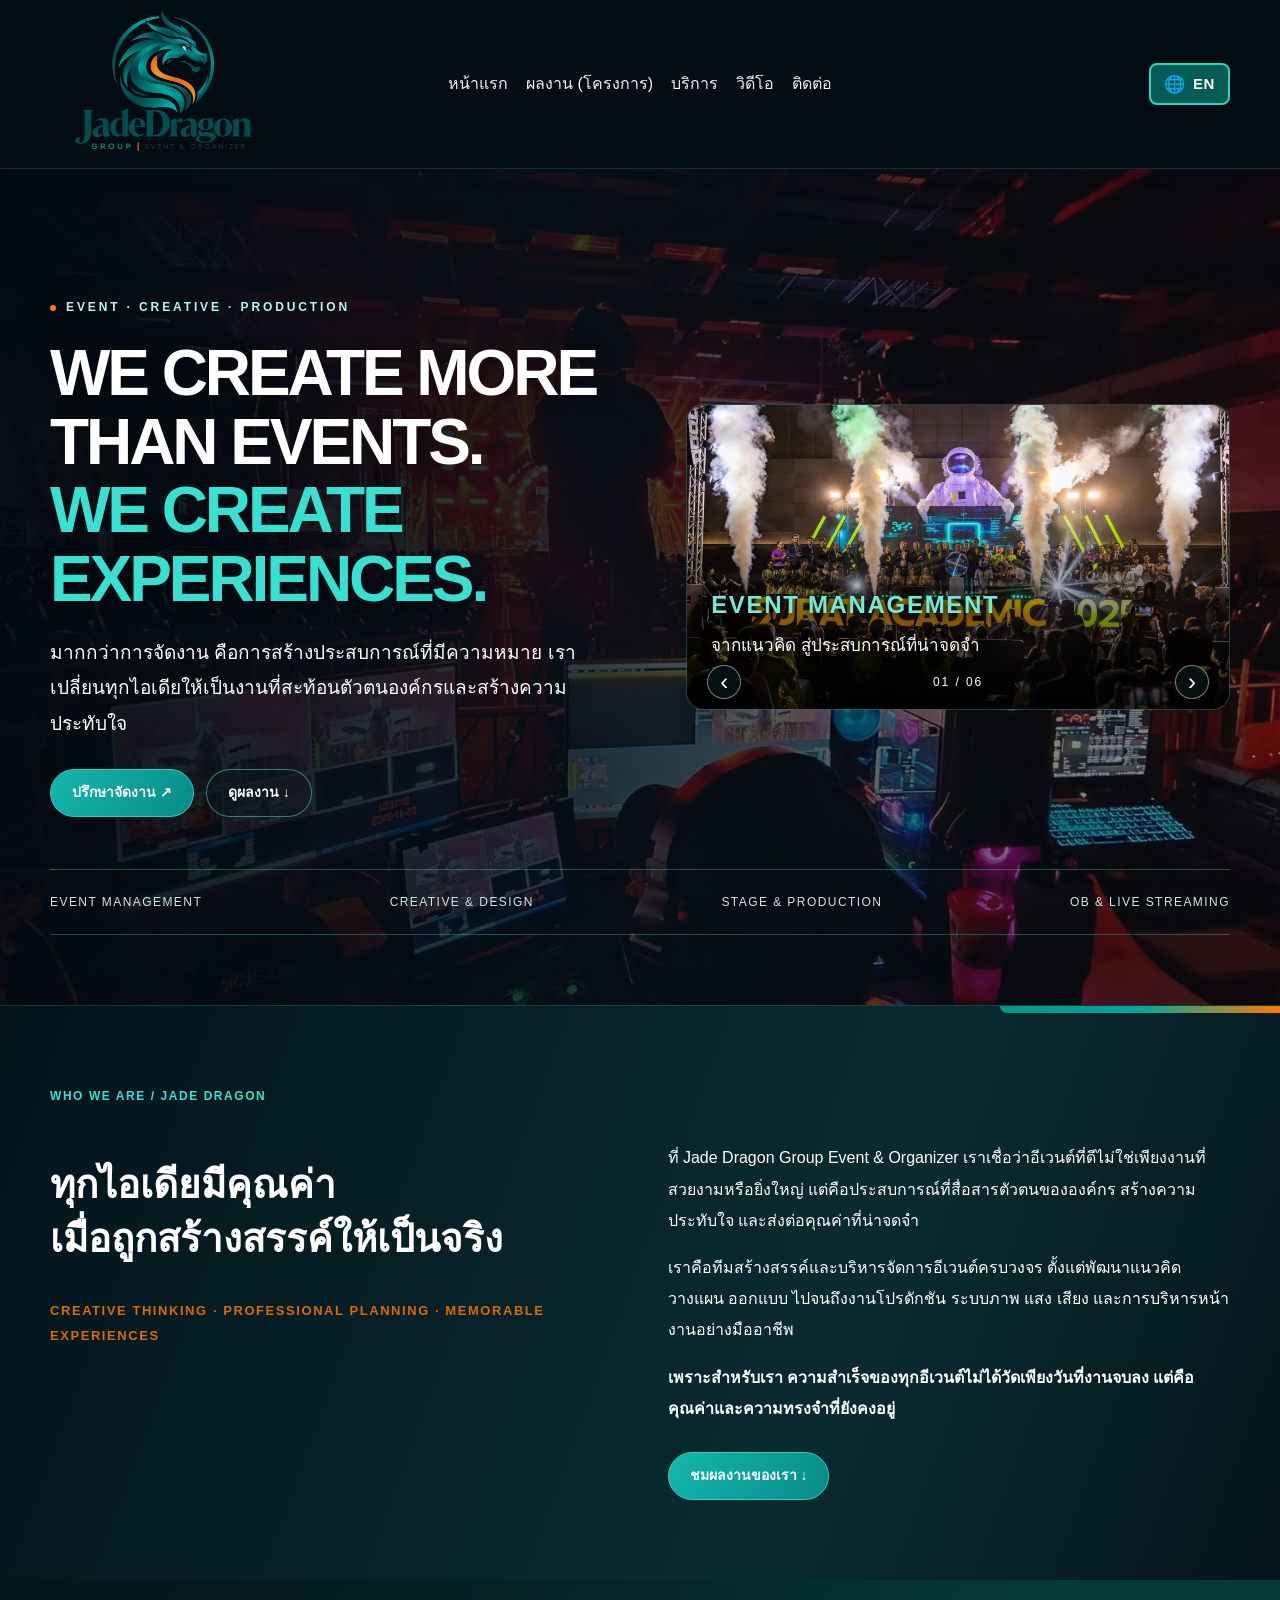
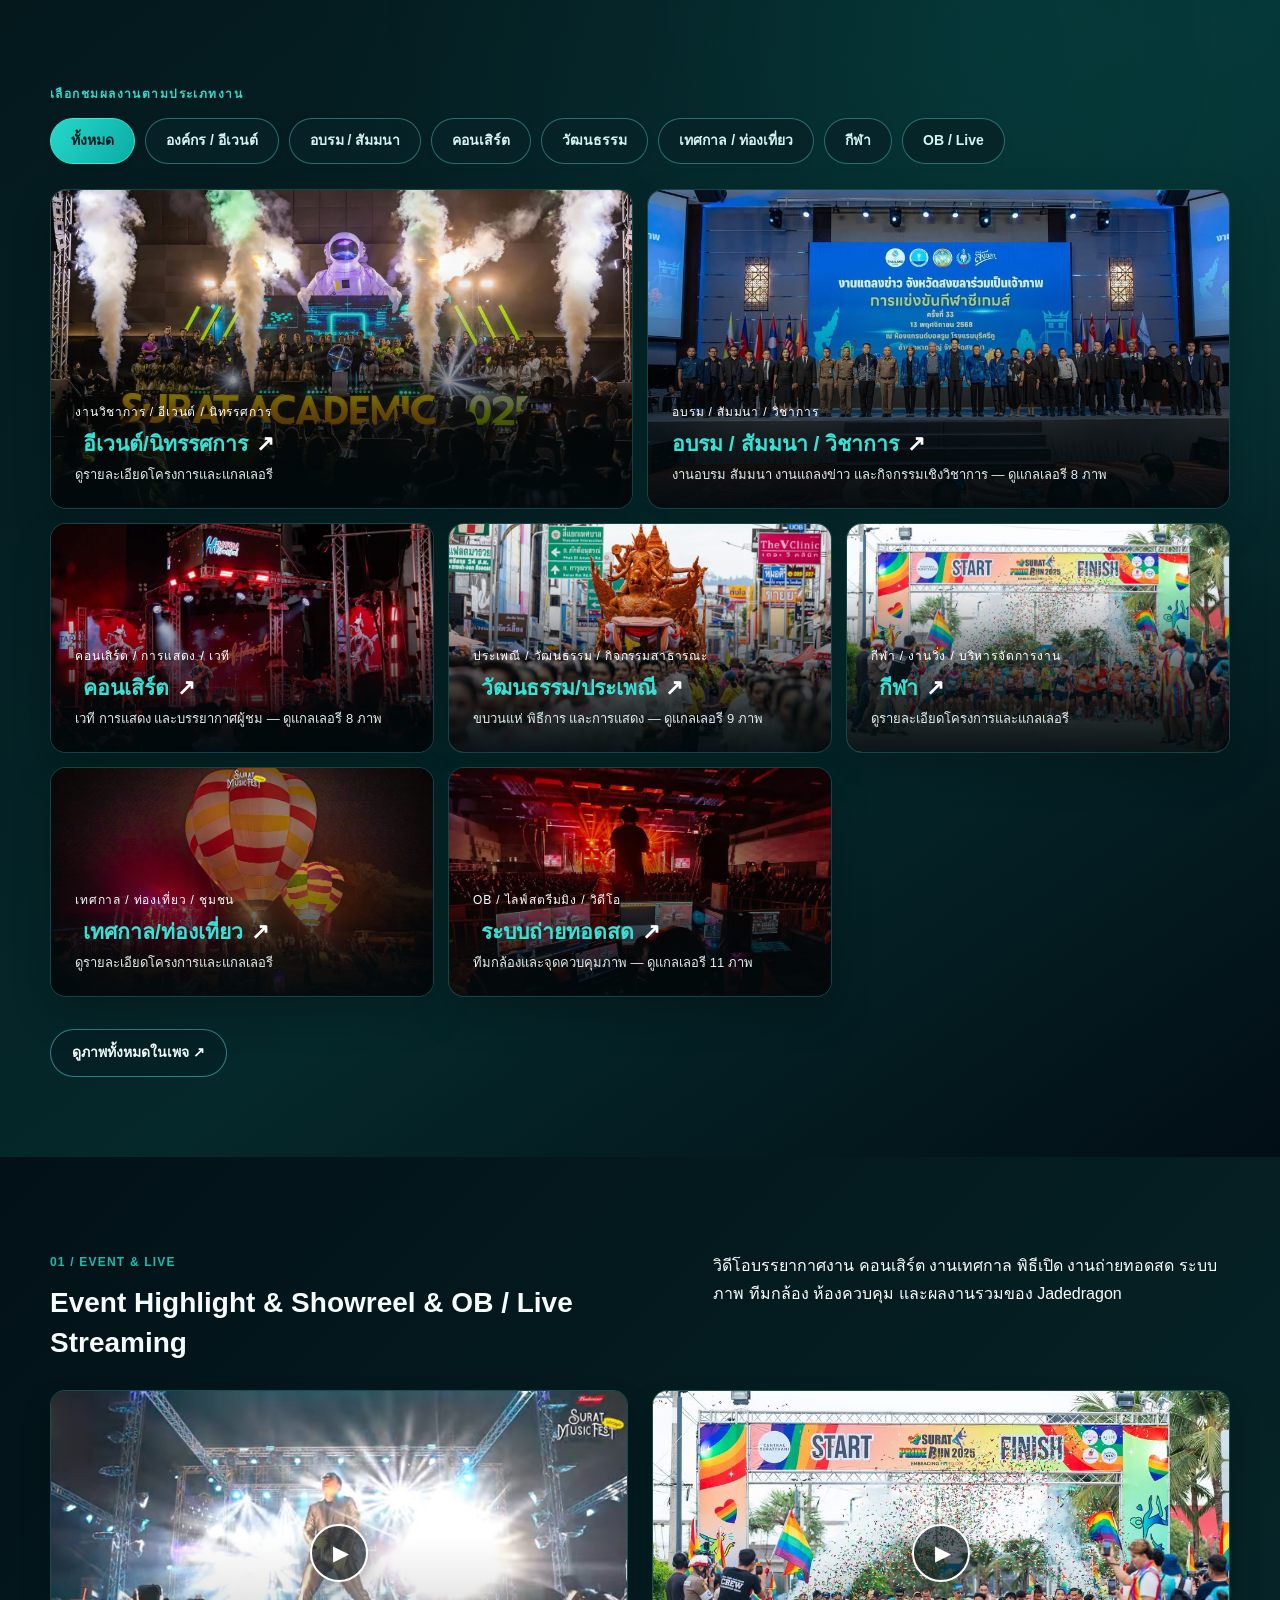
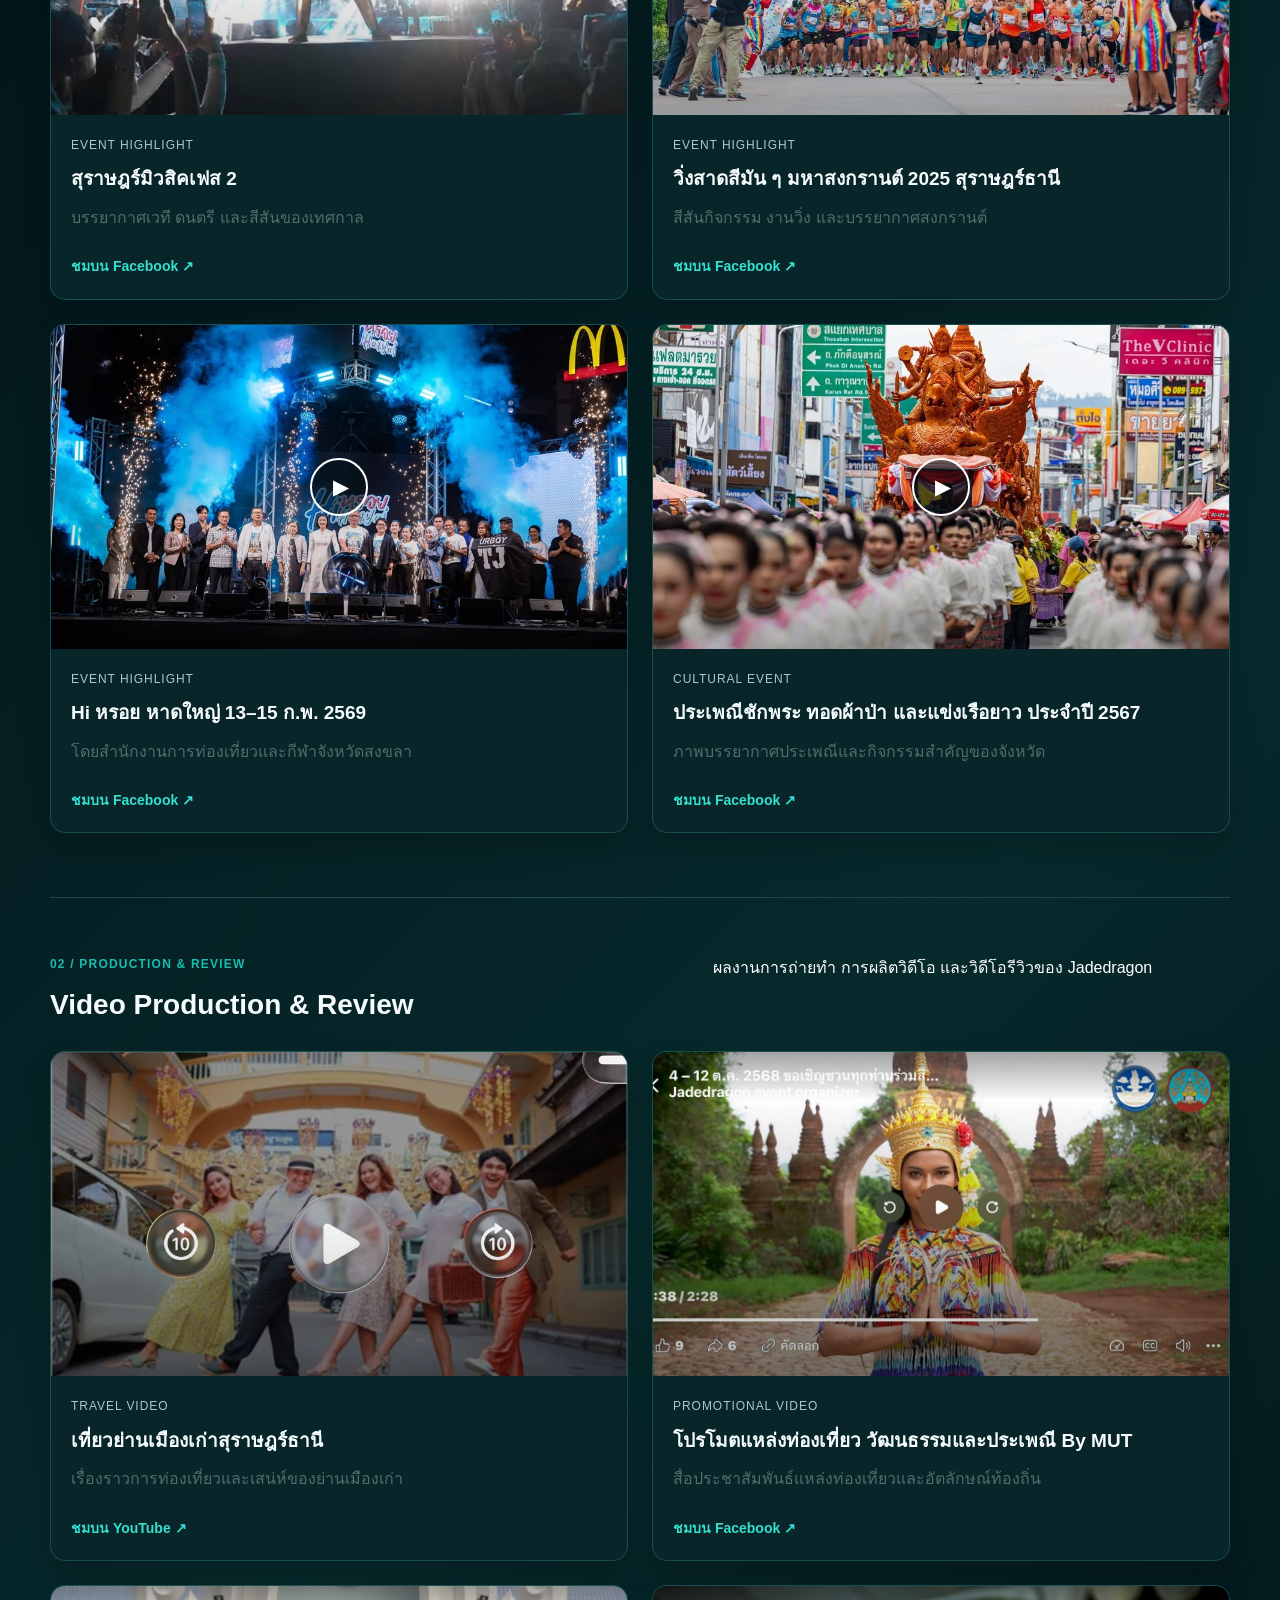
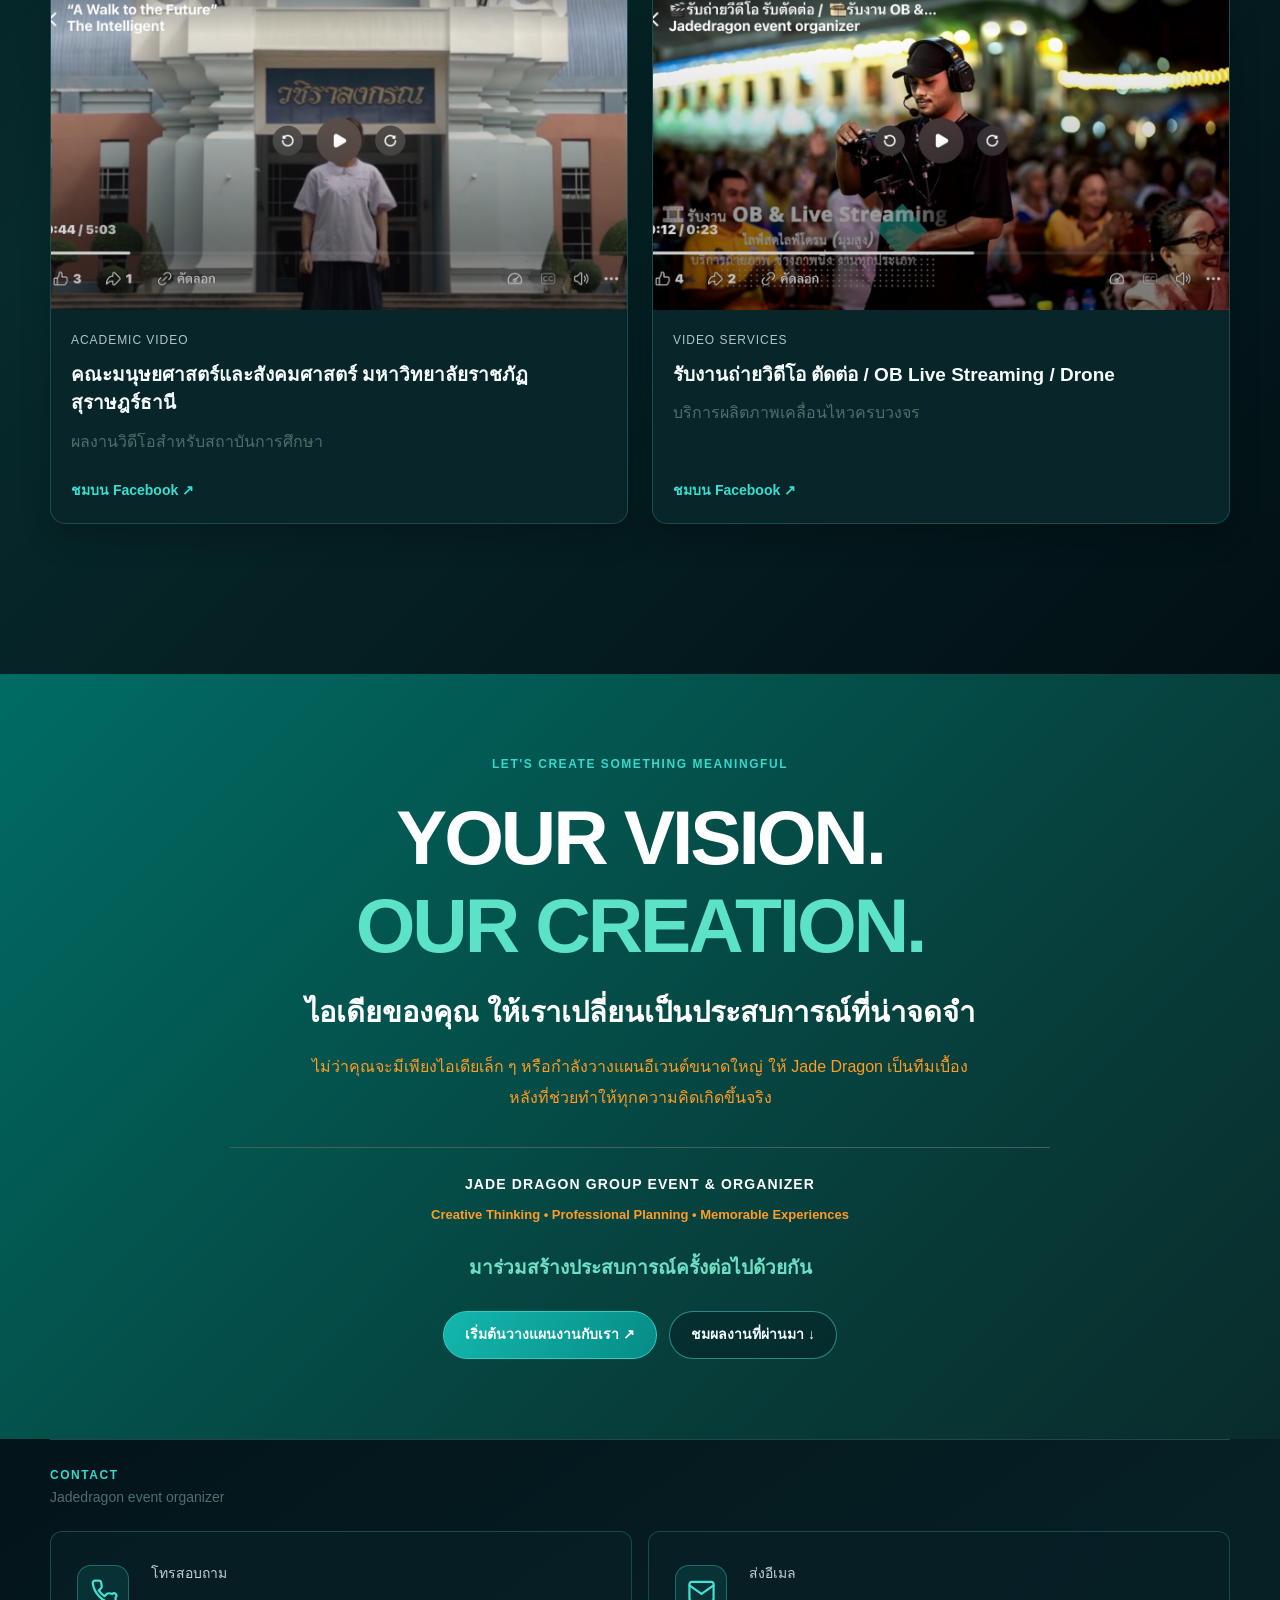
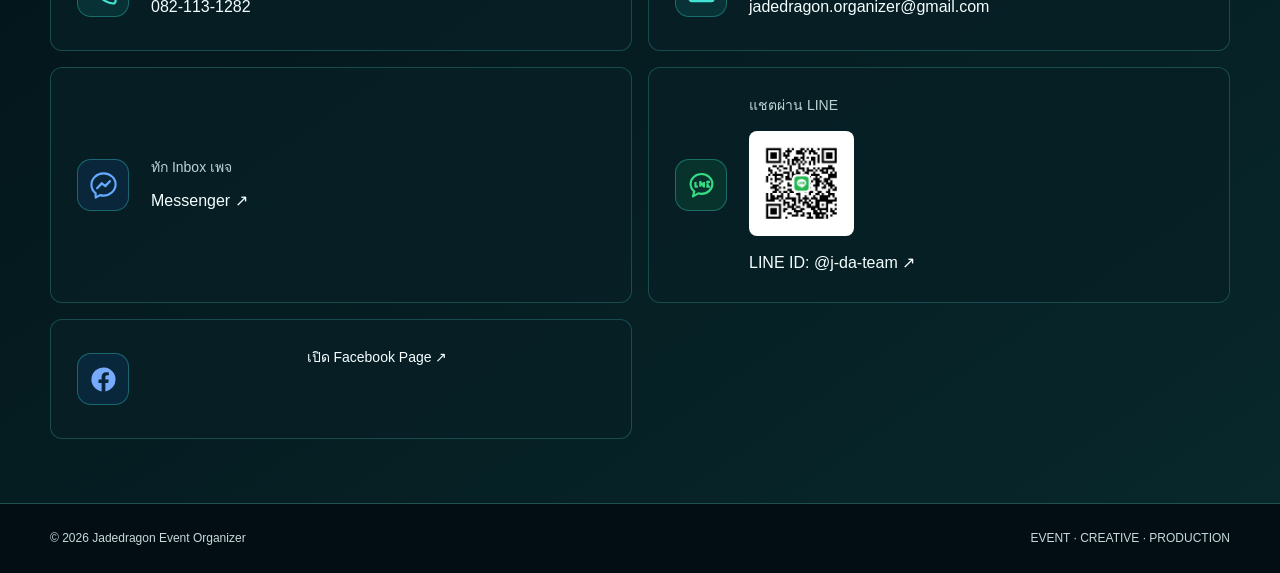
==== commit 9ad724ee: "Add six real-project hero slides with captions and accessible controls" ====
--- a/index.html
+++ b/index.html
@@ -412,6 +412,21 @@
 @media(max-width:1050px){
  .nav .navin>.links{justify-content:center}
 }
+
+/* JadeDragon real-project hero carousel */
+.jd-hero-slider{position:relative;overflow:hidden;border-radius:18px;min-width:0;aspect-ratio:1672/941;background:#07191b}
+.jd-hero-slider .jd-slides,.jd-hero-slider .jd-slide{position:absolute;inset:0}
+.jd-hero-slider .jd-slide{opacity:0;visibility:hidden;transition:opacity .65s ease,visibility .65s;pointer-events:none}
+.jd-hero-slider .jd-slide.is-active{opacity:1;visibility:visible;pointer-events:auto}
+.jd-hero-slider .jd-slide img{width:100%;height:100%;display:block;object-fit:cover}
+.jd-hero-slider .jd-slide:after{content:"";position:absolute;inset:30% 0 0;background:linear-gradient(transparent,rgba(0,0,0,.78))}
+.jd-hero-slider .jd-slide-caption{position:absolute;z-index:2;bottom:48px;left:24px;right:24px;color:#fff;text-shadow:0 2px 10px #000}
+.jd-hero-slider .jd-slide-caption strong{display:block;font-size:clamp(15px,2vw,24px);letter-spacing:.07em;color:#70ead9}
+.jd-hero-slider .jd-slide-caption span{display:block;font-size:clamp(12px,1.35vw,17px);margin-top:6px}
+.jd-hero-slider .jd-slide-controls{position:absolute;bottom:10px;left:20px;right:20px;z-index:3;display:flex;align-items:center;justify-content:space-between;color:#fff}
+.jd-hero-slider .jd-slide-controls button{border:1px solid #ffffff77;background:#07191b99;color:#fff;border-radius:50%;width:34px;height:34px;cursor:pointer;font-size:24px;line-height:1}
+.jd-hero-slider .jd-slide-count{font-size:12px;letter-spacing:.16em}
+@media(prefers-reduced-motion:reduce){.jd-hero-slider .jd-slide{transition:none}}
 </style><link rel="stylesheet" href="assets/jadedragon-cinematic.css"></head><body><a class="skip-link" href="#main">ข้ามไปเนื้อหา / Skip to content</a>
 <nav class="nav" aria-label="Main navigation"><div class="wrap navin"><a class="brand brand-logo" href="#home" aria-label="JadeDragon Group Event & Organizer"><span class="jd-logo-stack"><img id="jadedragon-logo" src="assets/jadedragon-logo-brand.webp" alt="JadeDragon Group Event & Organizer" width="900" height="593" decoding="async"></span></a><div class="links">
 <a href="#home" data-th="หน้าแรก" data-en="Home">หน้าแรก</a>
@@ -424,8 +439,7 @@
 <p class="lead" data-th="มากกว่าการจัดงาน คือการสร้างประสบการณ์ที่มีความหมาย เราเปลี่ยนทุกไอเดียให้เป็นงานที่สะท้อนตัวตนองค์กรและสร้างความประทับใจ" data-en="Ideas become experiences. Event design, management and production, brought together by one team.">มากกว่าการจัดงาน คือการสร้างประสบการณ์ที่มีความหมาย เราเปลี่ยนทุกไอเดียให้เป็นงานที่สะท้อนตัวตนองค์กรและสร้างความประทับใจ</p>
 <div class="hero-cta">
 <a class="btn primary" href="https://m.me/RakkandeeByJadedragoneventorganizer" target="_blank" rel="noopener noreferrer" data-th="ปรึกษาจัดงาน ↗" data-en="Discuss your event ↗">ปรึกษาจัดงาน ↗</a>
-<a class="btn" href="#work" data-th="ดูผลงาน ↓" data-en="Explore our work ↓">ดูผลงาน ↓</a></div></div><figure class="hero-visual"><div class="photo photo-original" style="aspect-ratio:1672/941"><img id="photo-7536811cb968016b" src="assets/jadedragon-live-stream.jpg" alt="โลโก้ Jadedragon กลางภาพการผลิตงานคอนเสิร์ต" data-alt-th="โลโก้ Jadedragon กลางภาพการผลิตงานคอนเสิร์ต" data-alt-en="Jadedragon logo over a live concert production scene" width="1672" height="941" loading="eager" decoding="async" fetchpriority="high"></div>
-</figure></div><div class="capabilities"><span>EVENT MANAGEMENT</span><span>CREATIVE & DESIGN</span><span>STAGE & PRODUCTION</span><span>OB & LIVE STREAMING</span></div></div></header>
+<a class="btn" href="#work" data-th="ดูผลงาน ↓" data-en="Explore our work ↓">ดูผลงาน ↓</a></div></div><figure class="hero-visual jd-hero-slider" aria-label="สไลด์ผลงานจริง JadeDragon"><div class="jd-slides"><div class="jd-slide is-active" aria-hidden="false"><img src="assets/recovered/d1d5c1c441560e15bec5.jpg" alt="พิธีเปิด SURAT ACADEMIC 2025" loading="eager" decoding="async"><div class="jd-slide-caption"><strong>EVENT MANAGEMENT</strong><span>จากแนวคิด สู่ประสบการณ์ที่น่าจดจำ</span></div></div><div class="jd-slide" aria-hidden="true"><img src="assets/recovered/a9a2e4c3086d7dd1a9e0.jpg" alt="งานประชุมและวิชาการ" loading="lazy" decoding="async"><div class="jd-slide-caption"><strong>CREATIVE & DESIGN</strong><span>สร้างสรรค์ทุกรายละเอียดของงาน</span></div></div><div class="jd-slide" aria-hidden="true"><img src="assets/recovered/6c0bb193c0a4873f11f9.jpg" alt="การแสดงสดและระบบเวที" loading="lazy" decoding="async"><div class="jd-slide-caption"><strong>STAGE & PRODUCTION</strong><span>เวที แสง สี เสียง อย่างมืออาชีพ</span></div></div><div class="jd-slide" aria-hidden="true"><img src="assets/recovered/4a8897b8e5cbf5b423db.jpg" alt="งานประเพณีและขบวนแห่" loading="lazy" decoding="async"><div class="jd-slide-caption"><strong>FESTIVAL & CULTURE</strong><span>เชื่อมวัฒนธรรมกับประสบการณ์ร่วม</span></div></div><div class="jd-slide" aria-hidden="true"><img src="assets/recovered/46ef4d17103afe89364b.jpg" alt="Surat Music Fest" loading="lazy" decoding="async"><div class="jd-slide-caption"><strong>FESTIVAL & TOURISM</strong><span>สร้างสีสันให้ทุกเทศกาล</span></div></div><div class="jd-slide" aria-hidden="true"><img src="assets/recovered/e6ad357c362f1fda4f54.jpg" alt="ทีมควบคุมภาพและถ่ายทอดสด" loading="lazy" decoding="async"><div class="jd-slide-caption"><strong>OB & LIVE STREAMING</strong><span>ถ่ายทอดทุกช่วงเวลาสำคัญ</span></div></div></div><div class="jd-slide-controls"><button type="button" class="jd-prev" aria-label="ภาพก่อนหน้า">‹</button><span class="jd-slide-count" aria-live="polite">01 / 06</span><button type="button" class="jd-next" aria-label="ภาพถัดไป">›</button></div></figure></div><div class="capabilities"><span>EVENT MANAGEMENT</span><span>CREATIVE & DESIGN</span><span>STAGE & PRODUCTION</span><span>OB & LIVE STREAMING</span></div></div></header>
 <section id="about" class="jd-about"><div class="wrap"><div class="eyebrow">WHO WE ARE / JADE DRAGON</div><div class="jd-about-grid"><div><h2>ทุกไอเดียมีคุณค่า<br><span>เมื่อถูกสร้างสรรค์ให้เป็นจริง</span></h2><p class="jd-quote">CREATIVE THINKING · PROFESSIONAL PLANNING · MEMORABLE EXPERIENCES</p></div><div><p data-th="ที่ Jade Dragon Group Event & Organizer เราเชื่อว่าอีเวนต์ที่ดีไม่ใช่เพียงงานที่สวยงามหรือยิ่งใหญ่ แต่คือประสบการณ์ที่สื่อสารตัวตนขององค์กร สร้างความประทับใจ และส่งต่อคุณค่าที่น่าจดจำ" data-en="At Jade Dragon Group Event & Organizer, we believe a great event is more than beautiful or grand. It is an experience that expresses an organization’s identity, inspires its audience and leaves lasting value.">ที่ Jade Dragon Group Event & Organizer เราเชื่อว่าอีเวนต์ที่ดีไม่ใช่เพียงงานที่สวยงามหรือยิ่งใหญ่ แต่คือประสบการณ์ที่สื่อสารตัวตนขององค์กร สร้างความประทับใจ และส่งต่อคุณค่าที่น่าจดจำ</p><p data-th="เราคือทีมสร้างสรรค์และบริหารจัดการอีเวนต์ครบวงจร ตั้งแต่พัฒนาแนวคิด วางแผน ออกแบบ ไปจนถึงงานโปรดักชัน ระบบภาพ แสง เสียง และการบริหารหน้างานอย่างมืออาชีพ" data-en="We are a full-service creative event management team, from concept development, planning and design to production, visuals, lighting, sound and professional on-site management.">เราคือทีมสร้างสรรค์และบริหารจัดการอีเวนต์ครบวงจร ตั้งแต่พัฒนาแนวคิด วางแผน ออกแบบ ไปจนถึงงานโปรดักชัน ระบบภาพ แสง เสียง และการบริหารหน้างานอย่างมืออาชีพ</p><p class="jd-about-closing" data-th="เพราะสำหรับเรา ความสำเร็จของทุกอีเวนต์ไม่ได้วัดเพียงวันที่งานจบลง แต่คือคุณค่าและความทรงจำที่ยังคงอยู่" data-en="For us, an event’s success is measured not only by the day it ends, but by the value and memories that remain."><strong>เพราะสำหรับเรา ความสำเร็จของทุกอีเวนต์ไม่ได้วัดเพียงวันที่งานจบลง แต่คือคุณค่าและความทรงจำที่ยังคงอยู่</strong></p><a class="btn primary" href="#work">ชมผลงานของเรา ↓</a></div></div></div></section><section id="work"><div class="wrap">
 <div id="work-types" class="eyebrow jd-type-label" data-th="เลือกชมผลงานตามประเภทงาน" data-en="EXPLORE WORK BY EVENT TYPE">เลือกชมผลงานตามประเภทงาน</div><div class="portfolio-tools" role="group" aria-label="Filter projects">
 <button class="chip active" data-filter="all" aria-pressed="true" data-th="ทั้งหมด" data-en="All">ทั้งหมด</button>
@@ -545,4 +559,8 @@
  if('ResizeObserver' in window){new ResizeObserver(()=>{clearTimeout(timer);timer=setTimeout(renderFeed,200);}).observe(host);}
  else window.addEventListener('resize',()=>{clearTimeout(timer);timer=setTimeout(renderFeed,200);});
 })();
-</script></body></html>
+</script>
+<script>
+(()=>{const root=document.querySelector('.jd-hero-slider');if(!root)return;const slides=[...root.querySelectorAll('.jd-slide')],counter=root.querySelector('.jd-slide-count');let index=0,timer;const reduced=window.matchMedia('(prefers-reduced-motion: reduce)').matches;function show(n){index=(n+slides.length)%slides.length;slides.forEach((s,i)=>{const active=i===index;s.classList.toggle('is-active',active);s.setAttribute('aria-hidden',String(!active))});counter.textContent=String(index+1).padStart(2,'0')+' / '+String(slides.length).padStart(2,'0')}function start(){clearInterval(timer);if(!reduced)timer=setInterval(()=>show(index+1),5500)}root.querySelector('.jd-prev').addEventListener('click',()=>{show(index-1);start()});root.querySelector('.jd-next').addEventListener('click',()=>{show(index+1);start()});root.addEventListener('mouseenter',()=>clearInterval(timer));root.addEventListener('mouseleave',start);root.addEventListener('focusin',()=>clearInterval(timer));root.addEventListener('focusout',start);document.addEventListener('visibilitychange',()=>{if(document.hidden)clearInterval(timer);else start()});start()})();
+</script>
+</body></html>
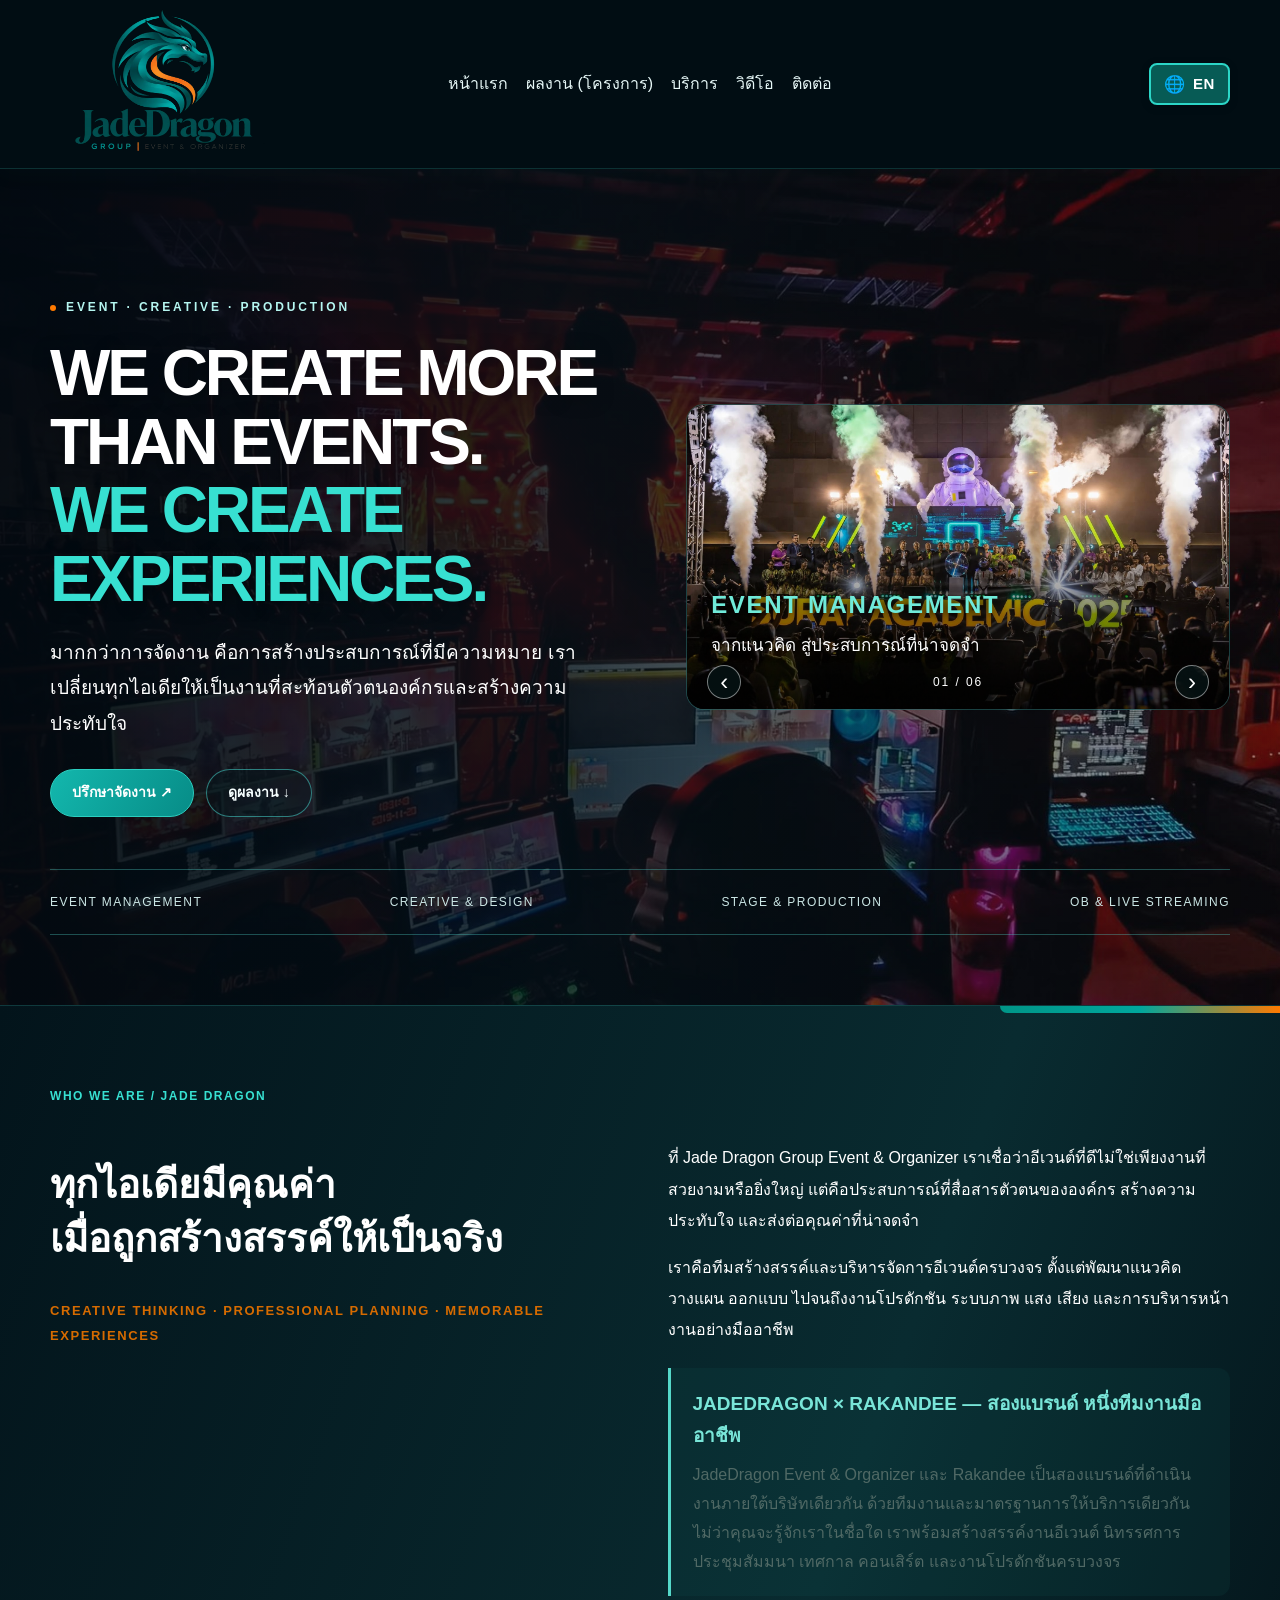
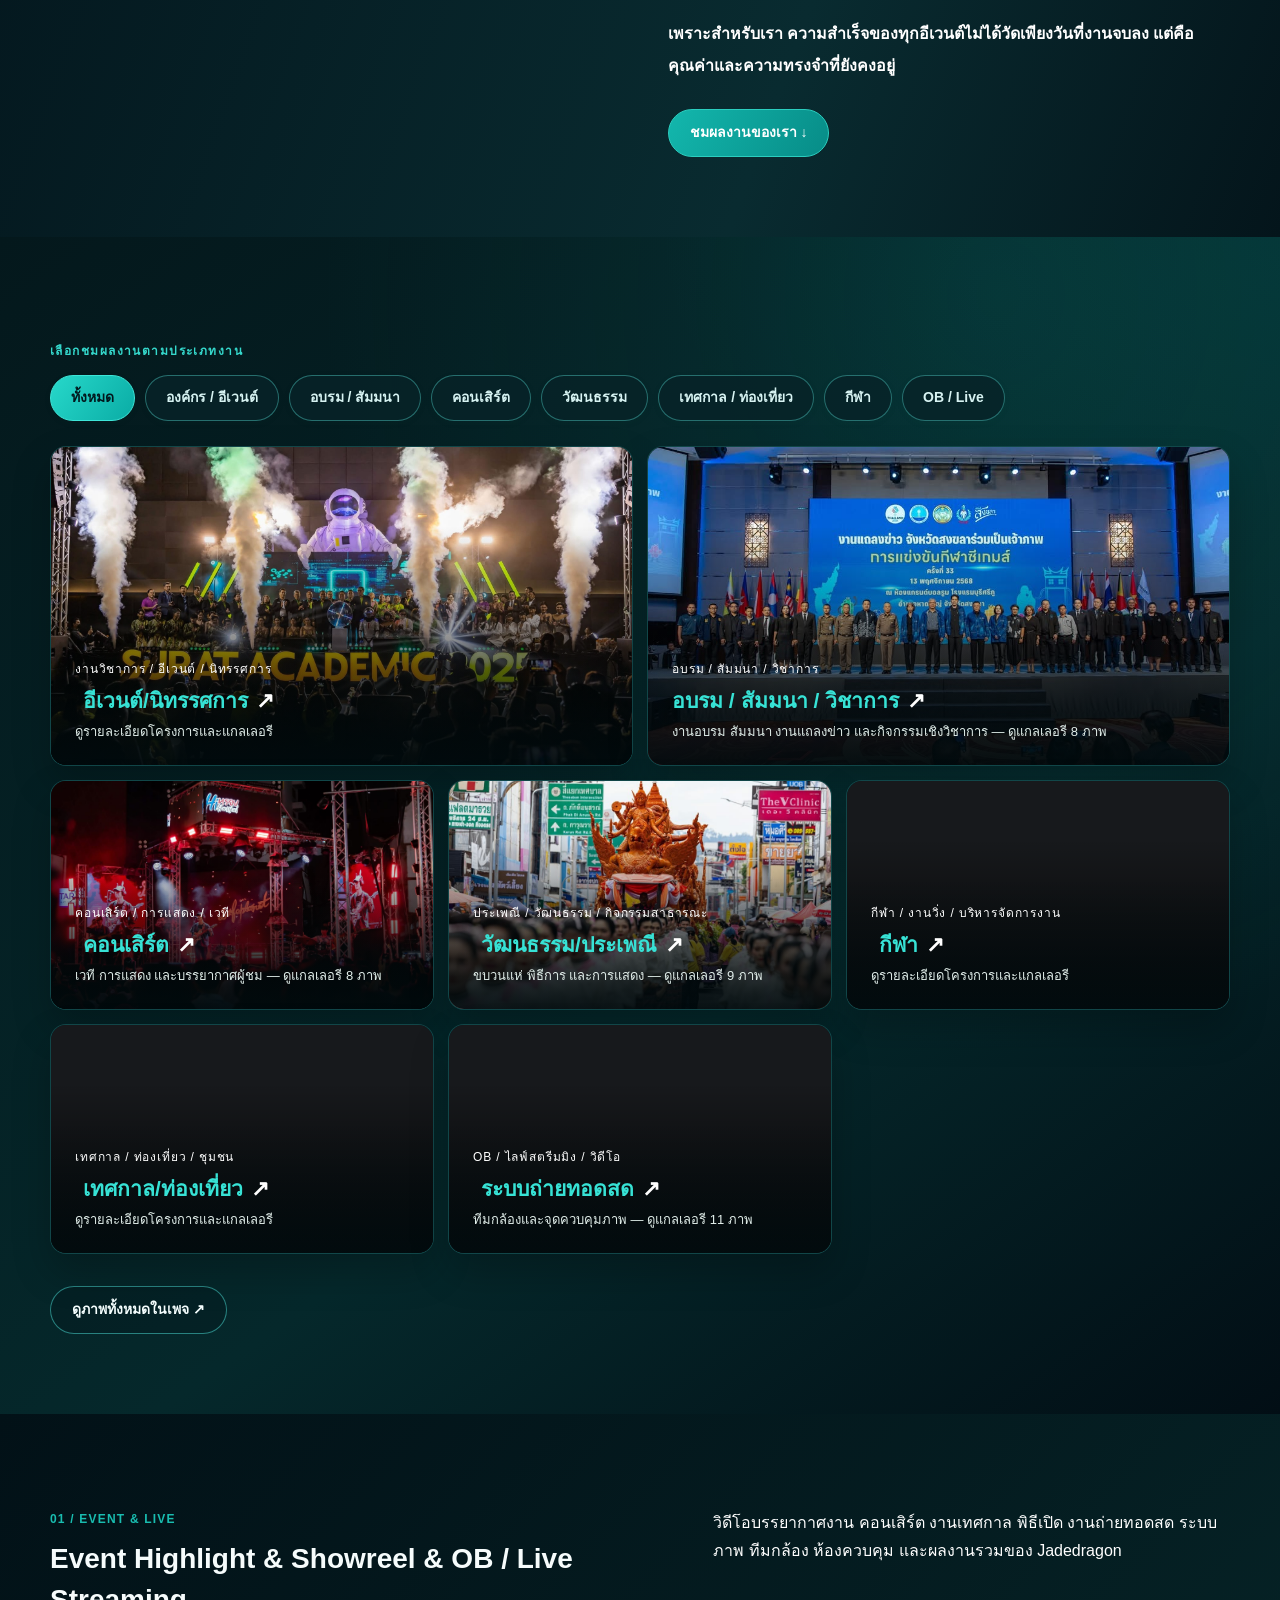
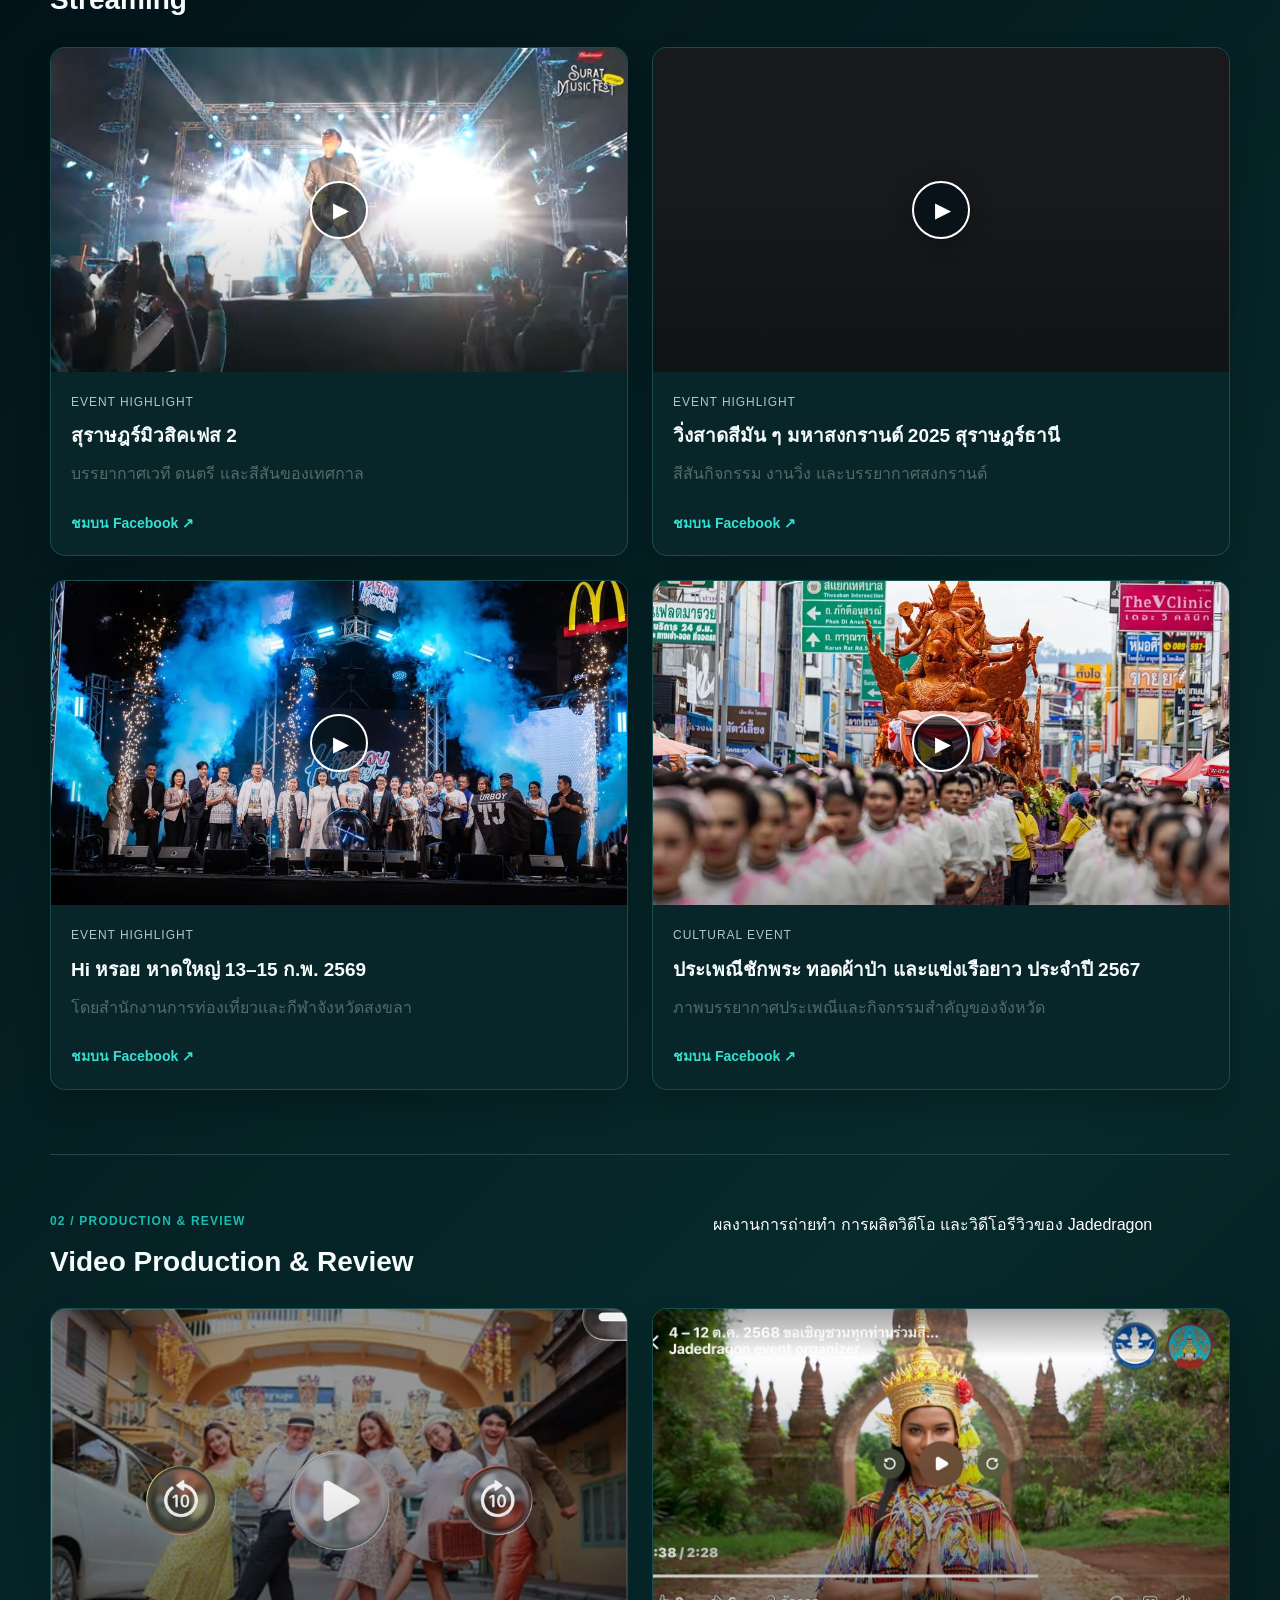
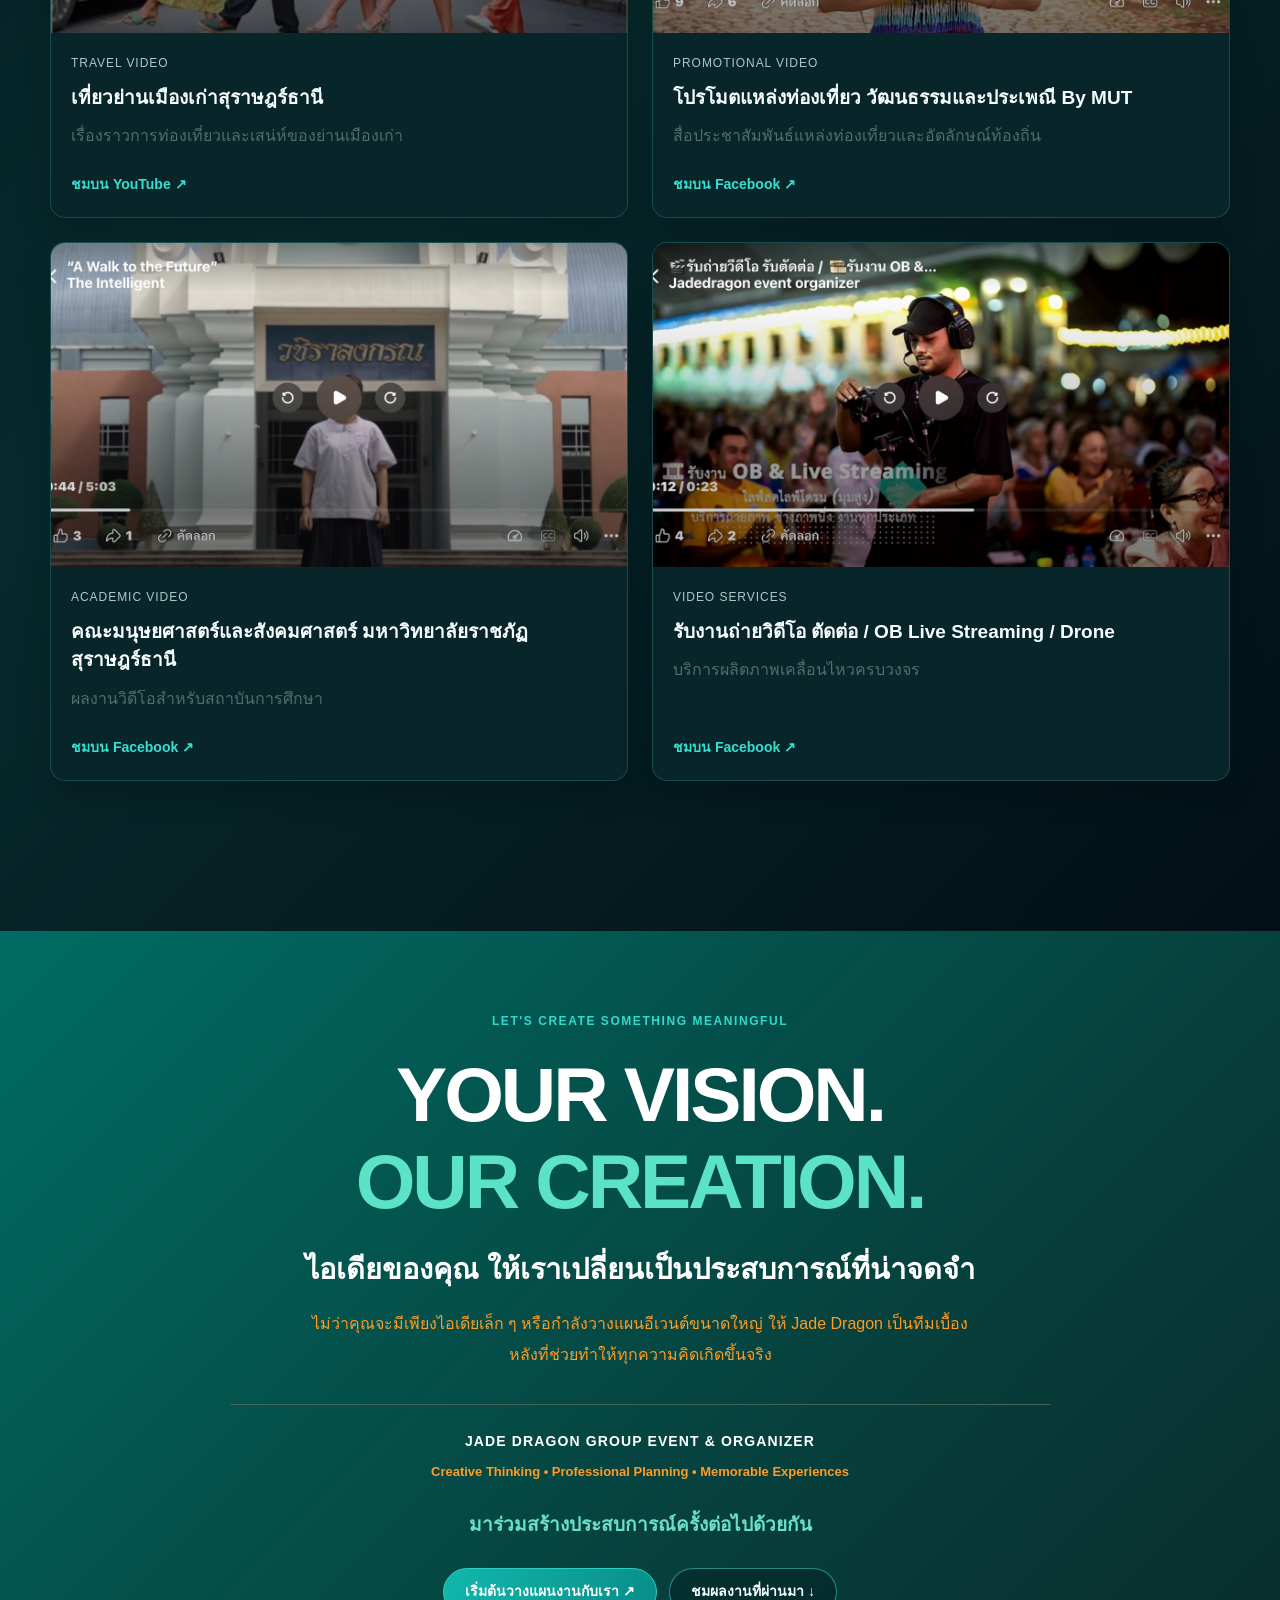
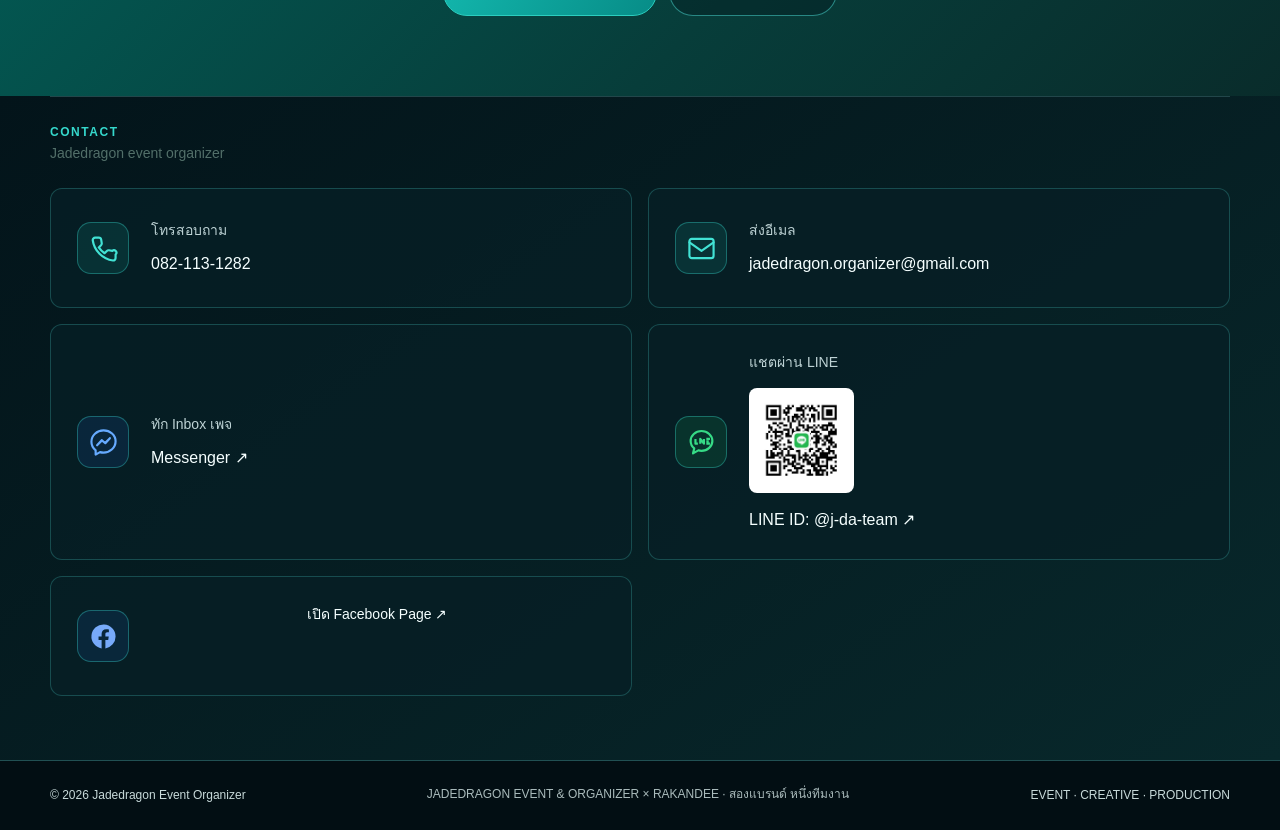
==== commit 4dffa30c: "Clarify JadeDragon and Rakandee as two brands under one company" ====
--- a/index.html
+++ b/index.html
@@ -427,7 +427,7 @@
 .jd-hero-slider .jd-slide-controls button{border:1px solid #ffffff77;background:#07191b99;color:#fff;border-radius:50%;width:34px;height:34px;cursor:pointer;font-size:24px;line-height:1}
 .jd-hero-slider .jd-slide-count{font-size:12px;letter-spacing:.16em}
 @media(prefers-reduced-motion:reduce){.jd-hero-slider .jd-slide{transition:none}}
-</style><link rel="stylesheet" href="assets/jadedragon-cinematic.css"></head><body><a class="skip-link" href="#main">ข้ามไปเนื้อหา / Skip to content</a>
+</style><link rel="stylesheet" href="assets/jadedragon-cinematic.css"><style>.jd-brand-relationship,.jd-brand-contact{margin:22px 0;padding:20px 22px;border-left:3px solid #55d8c9;background:rgba(22,119,111,.09);border-radius:0 12px 12px 0}.jd-brand-relationship h3,.jd-brand-contact strong{display:block;color:#79e5d8;font-size:clamp(15px,1.6vw,19px);margin:0 0 9px}.jd-brand-relationship p,.jd-brand-contact p{margin:0;line-height:1.8}.jd-brand-contact{margin:26px auto}.jd-brand-footer{font-size:12px;opacity:.85;line-height:1.5}</style></head><body><a class="skip-link" href="#main">ข้ามไปเนื้อหา / Skip to content</a>
 <nav class="nav" aria-label="Main navigation"><div class="wrap navin"><a class="brand brand-logo" href="#home" aria-label="JadeDragon Group Event & Organizer"><span class="jd-logo-stack"><img id="jadedragon-logo" src="assets/jadedragon-logo-brand.webp" alt="JadeDragon Group Event & Organizer" width="900" height="593" decoding="async"></span></a><div class="links">
 <a href="#home" data-th="หน้าแรก" data-en="Home">หน้าแรก</a>
 <a href="projects/index.html" data-th="ผลงาน (โครงการ)" data-en="Projects">ผลงาน (โครงการ)</a>
@@ -440,7 +440,7 @@
 <div class="hero-cta">
 <a class="btn primary" href="https://m.me/RakkandeeByJadedragoneventorganizer" target="_blank" rel="noopener noreferrer" data-th="ปรึกษาจัดงาน ↗" data-en="Discuss your event ↗">ปรึกษาจัดงาน ↗</a>
 <a class="btn" href="#work" data-th="ดูผลงาน ↓" data-en="Explore our work ↓">ดูผลงาน ↓</a></div></div><figure class="hero-visual jd-hero-slider" aria-label="สไลด์ผลงานจริง JadeDragon"><div class="jd-slides"><div class="jd-slide is-active" aria-hidden="false"><img src="assets/recovered/d1d5c1c441560e15bec5.jpg" alt="พิธีเปิด SURAT ACADEMIC 2025" loading="eager" decoding="async"><div class="jd-slide-caption"><strong>EVENT MANAGEMENT</strong><span>จากแนวคิด สู่ประสบการณ์ที่น่าจดจำ</span></div></div><div class="jd-slide" aria-hidden="true"><img src="assets/recovered/a9a2e4c3086d7dd1a9e0.jpg" alt="งานประชุมและวิชาการ" loading="lazy" decoding="async"><div class="jd-slide-caption"><strong>CREATIVE & DESIGN</strong><span>สร้างสรรค์ทุกรายละเอียดของงาน</span></div></div><div class="jd-slide" aria-hidden="true"><img src="assets/recovered/6c0bb193c0a4873f11f9.jpg" alt="การแสดงสดและระบบเวที" loading="lazy" decoding="async"><div class="jd-slide-caption"><strong>STAGE & PRODUCTION</strong><span>เวที แสง สี เสียง อย่างมืออาชีพ</span></div></div><div class="jd-slide" aria-hidden="true"><img src="assets/recovered/4a8897b8e5cbf5b423db.jpg" alt="งานประเพณีและขบวนแห่" loading="lazy" decoding="async"><div class="jd-slide-caption"><strong>FESTIVAL & CULTURE</strong><span>เชื่อมวัฒนธรรมกับประสบการณ์ร่วม</span></div></div><div class="jd-slide" aria-hidden="true"><img src="assets/recovered/46ef4d17103afe89364b.jpg" alt="Surat Music Fest" loading="lazy" decoding="async"><div class="jd-slide-caption"><strong>FESTIVAL & TOURISM</strong><span>สร้างสีสันให้ทุกเทศกาล</span></div></div><div class="jd-slide" aria-hidden="true"><img src="assets/recovered/e6ad357c362f1fda4f54.jpg" alt="ทีมควบคุมภาพและถ่ายทอดสด" loading="lazy" decoding="async"><div class="jd-slide-caption"><strong>OB & LIVE STREAMING</strong><span>ถ่ายทอดทุกช่วงเวลาสำคัญ</span></div></div></div><div class="jd-slide-controls"><button type="button" class="jd-prev" aria-label="ภาพก่อนหน้า">‹</button><span class="jd-slide-count" aria-live="polite">01 / 06</span><button type="button" class="jd-next" aria-label="ภาพถัดไป">›</button></div></figure></div><div class="capabilities"><span>EVENT MANAGEMENT</span><span>CREATIVE & DESIGN</span><span>STAGE & PRODUCTION</span><span>OB & LIVE STREAMING</span></div></div></header>
-<section id="about" class="jd-about"><div class="wrap"><div class="eyebrow">WHO WE ARE / JADE DRAGON</div><div class="jd-about-grid"><div><h2>ทุกไอเดียมีคุณค่า<br><span>เมื่อถูกสร้างสรรค์ให้เป็นจริง</span></h2><p class="jd-quote">CREATIVE THINKING · PROFESSIONAL PLANNING · MEMORABLE EXPERIENCES</p></div><div><p data-th="ที่ Jade Dragon Group Event & Organizer เราเชื่อว่าอีเวนต์ที่ดีไม่ใช่เพียงงานที่สวยงามหรือยิ่งใหญ่ แต่คือประสบการณ์ที่สื่อสารตัวตนขององค์กร สร้างความประทับใจ และส่งต่อคุณค่าที่น่าจดจำ" data-en="At Jade Dragon Group Event & Organizer, we believe a great event is more than beautiful or grand. It is an experience that expresses an organization’s identity, inspires its audience and leaves lasting value.">ที่ Jade Dragon Group Event & Organizer เราเชื่อว่าอีเวนต์ที่ดีไม่ใช่เพียงงานที่สวยงามหรือยิ่งใหญ่ แต่คือประสบการณ์ที่สื่อสารตัวตนขององค์กร สร้างความประทับใจ และส่งต่อคุณค่าที่น่าจดจำ</p><p data-th="เราคือทีมสร้างสรรค์และบริหารจัดการอีเวนต์ครบวงจร ตั้งแต่พัฒนาแนวคิด วางแผน ออกแบบ ไปจนถึงงานโปรดักชัน ระบบภาพ แสง เสียง และการบริหารหน้างานอย่างมืออาชีพ" data-en="We are a full-service creative event management team, from concept development, planning and design to production, visuals, lighting, sound and professional on-site management.">เราคือทีมสร้างสรรค์และบริหารจัดการอีเวนต์ครบวงจร ตั้งแต่พัฒนาแนวคิด วางแผน ออกแบบ ไปจนถึงงานโปรดักชัน ระบบภาพ แสง เสียง และการบริหารหน้างานอย่างมืออาชีพ</p><p class="jd-about-closing" data-th="เพราะสำหรับเรา ความสำเร็จของทุกอีเวนต์ไม่ได้วัดเพียงวันที่งานจบลง แต่คือคุณค่าและความทรงจำที่ยังคงอยู่" data-en="For us, an event’s success is measured not only by the day it ends, but by the value and memories that remain."><strong>เพราะสำหรับเรา ความสำเร็จของทุกอีเวนต์ไม่ได้วัดเพียงวันที่งานจบลง แต่คือคุณค่าและความทรงจำที่ยังคงอยู่</strong></p><a class="btn primary" href="#work">ชมผลงานของเรา ↓</a></div></div></div></section><section id="work"><div class="wrap">
+<section id="about" class="jd-about"><div class="wrap"><div class="eyebrow">WHO WE ARE / JADE DRAGON</div><div class="jd-about-grid"><div><h2>ทุกไอเดียมีคุณค่า<br><span>เมื่อถูกสร้างสรรค์ให้เป็นจริง</span></h2><p class="jd-quote">CREATIVE THINKING · PROFESSIONAL PLANNING · MEMORABLE EXPERIENCES</p></div><div><p data-th="ที่ Jade Dragon Group Event & Organizer เราเชื่อว่าอีเวนต์ที่ดีไม่ใช่เพียงงานที่สวยงามหรือยิ่งใหญ่ แต่คือประสบการณ์ที่สื่อสารตัวตนขององค์กร สร้างความประทับใจ และส่งต่อคุณค่าที่น่าจดจำ" data-en="At Jade Dragon Group Event & Organizer, we believe a great event is more than beautiful or grand. It is an experience that expresses an organization’s identity, inspires its audience and leaves lasting value.">ที่ Jade Dragon Group Event & Organizer เราเชื่อว่าอีเวนต์ที่ดีไม่ใช่เพียงงานที่สวยงามหรือยิ่งใหญ่ แต่คือประสบการณ์ที่สื่อสารตัวตนขององค์กร สร้างความประทับใจ และส่งต่อคุณค่าที่น่าจดจำ</p><p data-th="เราคือทีมสร้างสรรค์และบริหารจัดการอีเวนต์ครบวงจร ตั้งแต่พัฒนาแนวคิด วางแผน ออกแบบ ไปจนถึงงานโปรดักชัน ระบบภาพ แสง เสียง และการบริหารหน้างานอย่างมืออาชีพ" data-en="We are a full-service creative event management team, from concept development, planning and design to production, visuals, lighting, sound and professional on-site management.">เราคือทีมสร้างสรรค์และบริหารจัดการอีเวนต์ครบวงจร ตั้งแต่พัฒนาแนวคิด วางแผน ออกแบบ ไปจนถึงงานโปรดักชัน ระบบภาพ แสง เสียง และการบริหารหน้างานอย่างมืออาชีพ</p><div class="jd-brand-relationship"><h3 data-th="JADEDRAGON × RAKANDEE — สองแบรนด์ หนึ่งทีมงานมืออาชีพ" data-en="JADEDRAGON × RAKANDEE — TWO BRANDS. ONE TEAM.">JADEDRAGON × RAKANDEE — สองแบรนด์ หนึ่งทีมงานมืออาชีพ</h3><p data-th="JadeDragon Event &amp; Organizer และ Rakandee เป็นสองแบรนด์ที่ดำเนินงานภายใต้บริษัทเดียวกัน ด้วยทีมงานและมาตรฐานการให้บริการเดียวกัน ไม่ว่าคุณจะรู้จักเราในชื่อใด เราพร้อมสร้างสรรค์งานอีเวนต์ นิทรรศการ ประชุมสัมมนา เทศกาล คอนเสิร์ต และงานโปรดักชันครบวงจร" data-en="JadeDragon Event &amp; Organizer and Rakandee are two brands under the same company, sharing one professional team and service standards across events, exhibitions, conferences, festivals, concerts and production.">JadeDragon Event & Organizer และ Rakandee เป็นสองแบรนด์ที่ดำเนินงานภายใต้บริษัทเดียวกัน ด้วยทีมงานและมาตรฐานการให้บริการเดียวกัน ไม่ว่าคุณจะรู้จักเราในชื่อใด เราพร้อมสร้างสรรค์งานอีเวนต์ นิทรรศการ ประชุมสัมมนา เทศกาล คอนเสิร์ต และงานโปรดักชันครบวงจร</p></div><p class="jd-about-closing" data-th="เพราะสำหรับเรา ความสำเร็จของทุกอีเวนต์ไม่ได้วัดเพียงวันที่งานจบลง แต่คือคุณค่าและความทรงจำที่ยังคงอยู่" data-en="For us, an event’s success is measured not only by the day it ends, but by the value and memories that remain."><strong>เพราะสำหรับเรา ความสำเร็จของทุกอีเวนต์ไม่ได้วัดเพียงวันที่งานจบลง แต่คือคุณค่าและความทรงจำที่ยังคงอยู่</strong></p><a class="btn primary" href="#work">ชมผลงานของเรา ↓</a></div></div></div></section><section id="work"><div class="wrap">
 <div id="work-types" class="eyebrow jd-type-label" data-th="เลือกชมผลงานตามประเภทงาน" data-en="EXPLORE WORK BY EVENT TYPE">เลือกชมผลงานตามประเภทงาน</div><div class="portfolio-tools" role="group" aria-label="Filter projects">
 <button class="chip active" data-filter="all" aria-pressed="true" data-th="ทั้งหมด" data-en="All">ทั้งหมด</button>
 <button class="chip " data-filter="corporate" aria-pressed="false" data-th="องค์กร / อีเวนต์" data-en="Corporate / Events">องค์กร / อีเวนต์</button>
@@ -513,7 +513,7 @@
 <a class="contact-method" href="mailto:jadedragon.organizer@gmail.com"><span class="contact-channel-icon contact-icon-mail"><svg viewBox="0 0 24 24" fill="none" stroke="currentColor" stroke-width="1.8" stroke-linecap="round" stroke-linejoin="round" aria-hidden="true"><rect x="2" y="4" width="20" height="16" rx="2"/><path d="m2 7 10 7 10-7"/></svg></span><span class="contact-label" data-th="ส่งอีเมล" data-en="Email us">ส่งอีเมล</span><span class="contact-value">jadedragon.organizer@gmail.com</span></a>
 <a class="contact-method" href="https://m.me/RakkandeeByJadedragoneventorganizer" target="_blank" rel="noopener noreferrer"><span class="contact-channel-icon contact-icon-messenger"><svg viewBox="0 0 24 24" fill="none" stroke="currentColor" stroke-width="1.8" stroke-linecap="round" stroke-linejoin="round" aria-hidden="true"><path d="M12 2C6.5 2 2 6.2 2 11.4c0 2.8 1.3 5.3 3.5 7.1V22l3.6-2a11 11 0 0 0 2.9.4c5.5 0 10-4.2 10-9.4S17.5 2 12 2Z"/><path d="m6.7 14.3 4-4 2.8 2.3 3.8-4.2-4 4-2.8-2.3-3.8 4.2Z"/></svg></span><span class="contact-label" data-th="ทัก Inbox เพจ" data-en="Message our page">ทัก Inbox เพจ</span><span class="contact-value">Messenger ↗</span></a>
 <a class="contact-method line-contact" href="https://line.me/R/ti/p/%40j-da-team" target="_blank" rel="noopener noreferrer"><span class="contact-channel-icon contact-icon-line"><svg viewBox="0 0 24 24" fill="none" stroke="currentColor" stroke-width="1.8" stroke-linejoin="round" aria-hidden="true"><path d="M21 10.7c0 4.5-4 8.2-9 8.2-.9 0-1.8-.1-2.6-.4L5 21l1-4.2a7.9 7.9 0 0 1-3-6.1c0-4.5 4-8.2 9-8.2s9 3.7 9 8.2Z"/><path d="M7 9v4h2M11 13V9l3 4V9M16 9h3m-3 2h2m-2 2h3"/></svg></span><span class="contact-label" data-th="แชตผ่าน LINE" data-en="Chat on LINE">แชตผ่าน LINE</span><img class="line-qr" src="assets/line-qr-j-da-team.jpg" alt="สแกน QR Code เพื่อเพิ่มเพื่อน Jadedragon บน LINE" width="128" height="128" loading="lazy"><span class="contact-value">LINE ID: @j-da-team ↗</span></a>
-<a class="facebook-page-link" href="https://www.facebook.com/share/1DGdpn4LY4/?mibextid=wwXIfr" target="_blank" rel="noopener noreferrer"><span class="contact-channel-icon contact-icon-facebook"><svg viewBox="0 0 24 24" fill="currentColor" aria-hidden="true"><path d="M22 12a10 10 0 1 0-11.56 9.88v-6.99H7.9V12h2.54V9.8c0-2.5 1.49-3.89 3.77-3.89 1.1 0 2.25.2 2.25.2v2.47h-1.27c-1.25 0-1.64.78-1.64 1.58V12h2.8l-.45 2.89h-2.35v6.99A10 10 0 0 0 22 12Z"/></svg></span><img src="assets/jadedragon-logo-brand.webp" data-image-ref="jadedragon-logo" alt="Jadedragon" width="48" height="48" loading="lazy" decoding="async"><span data-th="เปิด Facebook Page ↗" data-en="Visit our Facebook page ↗">เปิด Facebook Page ↗</span></a></div></div></section></main><footer><div class="wrap footer-inner"><span>© 2026 Jadedragon Event Organizer</span><span>EVENT · CREATIVE · PRODUCTION</span></div></footer><dialog id="caseModal" aria-labelledby="modalTitle"><button class="modal-close" id="closeModal" aria-label="ปิด / Close">×</button><div class="eyebrow" id="modalTag"></div><h2 id="modalTitle"></h2><p id="modalBody"></p><div id="trainingGallery" data-case-gallery="training" class="event-gallery" hidden><h3 data-th="ภาพงานอบรม สัมมนา และวิชาการ" data-en="Training, seminar and academic gallery">ภาพงานอบรม สัมมนา และวิชาการ</h3><div class="event-photos"><figure><img id="photo-training-1164" src="assets/recovered/a9a2e4c3086d7dd1a9e0.jpg" alt="ภาพหมู่ในงานแถลงข่าวและกิจกรรมวิชาการ" data-alt-th="ภาพหมู่ในงานแถลงข่าวและกิจกรรมวิชาการ" data-alt-en="Group photograph at a press conference and academic event" width="960" height="640" loading="lazy" decoding="async"><figcaption data-th="ภาพหมู่ในงานแถลงข่าวและกิจกรรมวิชาการ" data-en="Group photograph at a press conference and academic event">ภาพหมู่ในงานแถลงข่าวและกิจกรรมวิชาการ</figcaption></figure><figure><img id="photo-training-1163" src="assets/recovered/3d506ff16df055627df6.jpg" alt="เสวนาร่วมกับผู้บริหารและผู้แทนหน่วยงาน" data-alt-th="เสวนาร่วมกับผู้บริหารและผู้แทนหน่วยงาน" data-alt-en="Panel discussion with executives and agency representatives" width="960" height="640" loading="lazy" decoding="async"><figcaption data-th="เสวนาร่วมกับผู้บริหารและผู้แทนหน่วยงาน" data-en="Panel discussion with executives and agency representatives">เสวนาร่วมกับผู้บริหารและผู้แทนหน่วยงาน</figcaption></figure><figure><img id="photo-training-1147" src="assets/recovered/6adad270533771316355.jpg" alt="ภาพรวมเวทีและผู้เข้าร่วมงาน" data-alt-th="ภาพรวมเวทีและผู้เข้าร่วมงาน" data-alt-en="Stage and audience overview" width="2048" height="1365" loading="lazy" decoding="async"><figcaption data-th="ภาพรวมเวทีและผู้เข้าร่วมงาน" data-en="Stage and audience overview">ภาพรวมเวทีและผู้เข้าร่วมงาน</figcaption></figure><figure><img id="photo-training-1148" src="assets/recovered/343a1bc9d5336935171c.jpg" alt="บรรยากาศผู้เข้าร่วมงานภายในห้องประชุม" data-alt-th="บรรยากาศผู้เข้าร่วมงานภายในห้องประชุม" data-alt-en="Participants inside the conference hall" width="2048" height="1365" loading="lazy" decoding="async"><figcaption data-th="บรรยากาศผู้เข้าร่วมงานภายในห้องประชุม" data-en="Participants inside the conference hall">บรรยากาศผู้เข้าร่วมงานภายในห้องประชุม</figcaption></figure><figure><img id="photo-training-1149" src="assets/recovered/f202b8883b3f0769b98f.jpg" alt="จุดลงทะเบียนและต้อนรับผู้เข้าร่วมงาน" data-alt-th="จุดลงทะเบียนและต้อนรับผู้เข้าร่วมงาน" data-alt-en="Registration and welcome desk" width="2048" height="1365" loading="lazy" decoding="async"><figcaption data-th="จุดลงทะเบียนและต้อนรับผู้เข้าร่วมงาน" data-en="Registration and welcome desk">จุดลงทะเบียนและต้อนรับผู้เข้าร่วมงาน</figcaption></figure><figure><img id="photo-training-1146" src="assets/recovered/48a741467c70909597b0.jpg" alt="การแสดงบนเวทีประกอบพิธีการ" data-alt-th="การแสดงบนเวทีประกอบพิธีการ" data-alt-en="Stage performance during the ceremony" width="2048" height="1365" loading="lazy" decoding="async"><figcaption data-th="การแสดงบนเวทีประกอบพิธีการ" data-en="Stage performance during the ceremony">การแสดงบนเวทีประกอบพิธีการ</figcaption></figure><figure><img id="photo-training-1145" src="assets/recovered/8686d3b52ce43c968fee.jpg" alt="การแสดงและองค์ประกอบเวทีภายในงาน" data-alt-th="การแสดงและองค์ประกอบเวทีภายในงาน" data-alt-en="Performance and stage production" width="2048" height="1365" loading="lazy" decoding="async"><figcaption data-th="การแสดงและองค์ประกอบเวทีภายในงาน" data-en="Performance and stage production">การแสดงและองค์ประกอบเวทีภายในงาน</figcaption></figure><figure><img id="photo-training-1143" src="assets/recovered/f9f820a1b08b113cd715.jpg" alt="บรรยากาศงานสัมมนาและการนำเสนอวิชาการ" data-alt-th="บรรยากาศงานสัมมนาและการนำเสนอวิชาการ" data-alt-en="Seminar atmosphere and academic presentation" width="2048" height="1152" loading="lazy" decoding="async"><figcaption data-th="บรรยากาศงานสัมมนาและการนำเสนอวิชาการ" data-en="Seminar atmosphere and academic presentation">บรรยากาศงานสัมมนาและการนำเสนอวิชาการ</figcaption></figure></div></div>
+<a class="facebook-page-link" href="https://www.facebook.com/share/1DGdpn4LY4/?mibextid=wwXIfr" target="_blank" rel="noopener noreferrer"><span class="contact-channel-icon contact-icon-facebook"><svg viewBox="0 0 24 24" fill="currentColor" aria-hidden="true"><path d="M22 12a10 10 0 1 0-11.56 9.88v-6.99H7.9V12h2.54V9.8c0-2.5 1.49-3.89 3.77-3.89 1.1 0 2.25.2 2.25.2v2.47h-1.27c-1.25 0-1.64.78-1.64 1.58V12h2.8l-.45 2.89h-2.35v6.99A10 10 0 0 0 22 12Z"/></svg></span><img src="assets/jadedragon-logo-brand.webp" data-image-ref="jadedragon-logo" alt="Jadedragon" width="48" height="48" loading="lazy" decoding="async"><span data-th="เปิด Facebook Page ↗" data-en="Visit our Facebook page ↗">เปิด Facebook Page ↗</span></a></div></div></section></main><footer><div class="wrap footer-inner"><span>© 2026 Jadedragon Event Organizer</span><span class="jd-brand-footer" data-th="JADEDRAGON EVENT & ORGANIZER × RAKANDEE · สองแบรนด์ หนึ่งทีมงาน" data-en="JADEDRAGON EVENT & ORGANIZER × RAKANDEE · TWO BRANDS. ONE TEAM.">JADEDRAGON EVENT & ORGANIZER × RAKANDEE · สองแบรนด์ หนึ่งทีมงาน</span><span>EVENT · CREATIVE · PRODUCTION</span></div></footer><dialog id="caseModal" aria-labelledby="modalTitle"><button class="modal-close" id="closeModal" aria-label="ปิด / Close">×</button><div class="eyebrow" id="modalTag"></div><h2 id="modalTitle"></h2><p id="modalBody"></p><div id="trainingGallery" data-case-gallery="training" class="event-gallery" hidden><h3 data-th="ภาพงานอบรม สัมมนา และวิชาการ" data-en="Training, seminar and academic gallery">ภาพงานอบรม สัมมนา และวิชาการ</h3><div class="event-photos"><figure><img id="photo-training-1164" src="assets/recovered/a9a2e4c3086d7dd1a9e0.jpg" alt="ภาพหมู่ในงานแถลงข่าวและกิจกรรมวิชาการ" data-alt-th="ภาพหมู่ในงานแถลงข่าวและกิจกรรมวิชาการ" data-alt-en="Group photograph at a press conference and academic event" width="960" height="640" loading="lazy" decoding="async"><figcaption data-th="ภาพหมู่ในงานแถลงข่าวและกิจกรรมวิชาการ" data-en="Group photograph at a press conference and academic event">ภาพหมู่ในงานแถลงข่าวและกิจกรรมวิชาการ</figcaption></figure><figure><img id="photo-training-1163" src="assets/recovered/3d506ff16df055627df6.jpg" alt="เสวนาร่วมกับผู้บริหารและผู้แทนหน่วยงาน" data-alt-th="เสวนาร่วมกับผู้บริหารและผู้แทนหน่วยงาน" data-alt-en="Panel discussion with executives and agency representatives" width="960" height="640" loading="lazy" decoding="async"><figcaption data-th="เสวนาร่วมกับผู้บริหารและผู้แทนหน่วยงาน" data-en="Panel discussion with executives and agency representatives">เสวนาร่วมกับผู้บริหารและผู้แทนหน่วยงาน</figcaption></figure><figure><img id="photo-training-1147" src="assets/recovered/6adad270533771316355.jpg" alt="ภาพรวมเวทีและผู้เข้าร่วมงาน" data-alt-th="ภาพรวมเวทีและผู้เข้าร่วมงาน" data-alt-en="Stage and audience overview" width="2048" height="1365" loading="lazy" decoding="async"><figcaption data-th="ภาพรวมเวทีและผู้เข้าร่วมงาน" data-en="Stage and audience overview">ภาพรวมเวทีและผู้เข้าร่วมงาน</figcaption></figure><figure><img id="photo-training-1148" src="assets/recovered/343a1bc9d5336935171c.jpg" alt="บรรยากาศผู้เข้าร่วมงานภายในห้องประชุม" data-alt-th="บรรยากาศผู้เข้าร่วมงานภายในห้องประชุม" data-alt-en="Participants inside the conference hall" width="2048" height="1365" loading="lazy" decoding="async"><figcaption data-th="บรรยากาศผู้เข้าร่วมงานภายในห้องประชุม" data-en="Participants inside the conference hall">บรรยากาศผู้เข้าร่วมงานภายในห้องประชุม</figcaption></figure><figure><img id="photo-training-1149" src="assets/recovered/f202b8883b3f0769b98f.jpg" alt="จุดลงทะเบียนและต้อนรับผู้เข้าร่วมงาน" data-alt-th="จุดลงทะเบียนและต้อนรับผู้เข้าร่วมงาน" data-alt-en="Registration and welcome desk" width="2048" height="1365" loading="lazy" decoding="async"><figcaption data-th="จุดลงทะเบียนและต้อนรับผู้เข้าร่วมงาน" data-en="Registration and welcome desk">จุดลงทะเบียนและต้อนรับผู้เข้าร่วมงาน</figcaption></figure><figure><img id="photo-training-1146" src="assets/recovered/48a741467c70909597b0.jpg" alt="การแสดงบนเวทีประกอบพิธีการ" data-alt-th="การแสดงบนเวทีประกอบพิธีการ" data-alt-en="Stage performance during the ceremony" width="2048" height="1365" loading="lazy" decoding="async"><figcaption data-th="การแสดงบนเวทีประกอบพิธีการ" data-en="Stage performance during the ceremony">การแสดงบนเวทีประกอบพิธีการ</figcaption></figure><figure><img id="photo-training-1145" src="assets/recovered/8686d3b52ce43c968fee.jpg" alt="การแสดงและองค์ประกอบเวทีภายในงาน" data-alt-th="การแสดงและองค์ประกอบเวทีภายในงาน" data-alt-en="Performance and stage production" width="2048" height="1365" loading="lazy" decoding="async"><figcaption data-th="การแสดงและองค์ประกอบเวทีภายในงาน" data-en="Performance and stage production">การแสดงและองค์ประกอบเวทีภายในงาน</figcaption></figure><figure><img id="photo-training-1143" src="assets/recovered/f9f820a1b08b113cd715.jpg" alt="บรรยากาศงานสัมมนาและการนำเสนอวิชาการ" data-alt-th="บรรยากาศงานสัมมนาและการนำเสนอวิชาการ" data-alt-en="Seminar atmosphere and academic presentation" width="2048" height="1152" loading="lazy" decoding="async"><figcaption data-th="บรรยากาศงานสัมมนาและการนำเสนอวิชาการ" data-en="Seminar atmosphere and academic presentation">บรรยากาศงานสัมมนาและการนำเสนอวิชาการ</figcaption></figure></div></div>
 <div id="academicGallery" data-case-gallery="academic" class="event-gallery" hidden><h3 data-th="ภาพบรรยากาศงาน" data-en="Event gallery">ภาพบรรยากาศงาน</h3><div class="event-photos"><figure><img src="assets/recovered/d1d5c1c441560e15bec5.jpg" data-image-ref="photo-7536811cb968016b" alt="พิธีเปิด SURAT ACADEMIC 2025" data-alt-th="พิธีเปิด SURAT ACADEMIC 2025" data-alt-en="SURAT ACADEMIC 2025 opening ceremony" width="2048" height="1365" loading="lazy" decoding="async"><figcaption data-th="พิธีเปิด SURAT ACADEMIC 2025" data-en="SURAT ACADEMIC 2025 opening ceremony">พิธีเปิด SURAT ACADEMIC 2025</figcaption></figure><figure><img src="assets/recovered/850322398e264ab3c07b.jpg" data-image-ref="photo-4f367742a40ee839" alt="การแสดงบนเวที" data-alt-th="การแสดงบนเวที" data-alt-en="Stage performance" width="2048" height="1365" loading="lazy" decoding="async"><figcaption data-th="การแสดงบนเวที" data-en="Stage performance">การแสดงบนเวที</figcaption></figure><figure><img id="photo-987c16fe565c08a3" src="assets/recovered/3433241757b5bf428784.jpg" alt="ภาพหมู่บริเวณหน้างาน" data-alt-th="ภาพหมู่บริเวณหน้างาน" data-alt-en="Group portrait at the event" width="2048" height="1365" loading="lazy" decoding="async"><figcaption data-th="ภาพหมู่บริเวณหน้างาน" data-en="Group portrait at the event">ภาพหมู่บริเวณหน้างาน</figcaption></figure><figure><img id="photo-00588a370c85f300" src="assets/recovered/dc71fa42ac2d3f3f7b61.jpg" alt="บูธกิจกรรมภายในงาน" data-alt-th="บูธกิจกรรมภายในงาน" data-alt-en="Activity booth at the event" width="960" height="640" loading="lazy" decoding="async"><figcaption data-th="บูธกิจกรรมภายในงาน" data-en="Activity booth at the event">บูธกิจกรรมภายในงาน</figcaption></figure><figure><img id="photo-d17520d652db3fad" src="assets/recovered/943a80a9a95853d68be0.jpg" alt="บรรยากาศนิทรรศการ" data-alt-th="บรรยากาศนิทรรศการ" data-alt-en="Exhibition atmosphere" width="960" height="640" loading="lazy" decoding="async"><figcaption data-th="บรรยากาศนิทรรศการ" data-en="Exhibition atmosphere">บรรยากาศนิทรรศการ</figcaption></figure></div></div>
 <div id="prideGallery" data-case-gallery="pride" class="event-gallery" hidden><h3 data-th="ภาพบรรยากาศและโปสเตอร์งาน" data-en="Event photographs and poster">ภาพบรรยากาศและโปสเตอร์งาน</h3><div class="event-photos"><figure><img src="assets/recovered/4957f49add68b3d5b161.jpg" data-image-ref="photo-f5a85f90da65ad73" alt="บรรยากาศปล่อยตัวนักวิ่ง" data-alt-th="บรรยากาศปล่อยตัวนักวิ่ง" data-alt-en="Runners setting off from the start line" width="960" height="640" loading="lazy" decoding="async"><figcaption data-th="บรรยากาศปล่อยตัวนักวิ่ง" data-en="Runners setting off from the start line">บรรยากาศปล่อยตัวนักวิ่ง</figcaption></figure><figure><img id="photo-6bbce75179f6c0f1" src="assets/recovered/9e4c52d71efce42e93eb.jpg" alt="นักวิ่งออกจากจุดสตาร์ท" data-alt-th="นักวิ่งออกจากจุดสตาร์ท" data-alt-en="Runners leaving the start gate" width="2048" height="1365" loading="lazy" decoding="async"><figcaption data-th="นักวิ่งออกจากจุดสตาร์ท" data-en="Runners leaving the start gate">นักวิ่งออกจากจุดสตาร์ท</figcaption></figure><figure><img id="photo-ea7919abe528ee3b" src="assets/recovered/00eec898eada9f27e209.jpg" alt="กิจกรรมวอร์มอัพร่วมกัน" data-alt-th="กิจกรรมวอร์มอัพร่วมกัน" data-alt-en="A shared warm-up session" width="960" height="640" loading="lazy" decoding="async"><figcaption data-th="กิจกรรมวอร์มอัพร่วมกัน" data-en="A shared warm-up session">กิจกรรมวอร์มอัพร่วมกัน</figcaption></figure><figure><img id="photo-6c3fcadd32404dbd" src="assets/recovered/6f96fce1256ca6affd9c.jpg" alt="สีสันกิจกรรมบริเวณหน้างาน" data-alt-th="สีสันกิจกรรมบริเวณหน้างาน" data-alt-en="Colourful activities at the venue" width="1567" height="1045" loading="lazy" decoding="async"><figcaption data-th="สีสันกิจกรรมบริเวณหน้างาน" data-en="Colourful activities at the venue">สีสันกิจกรรมบริเวณหน้างาน</figcaption></figure><figure><img id="photo-ee7800c031e96278" src="assets/recovered/3109aadb6d6bb4587b94.jpg" alt="ภาพหมู่บริเวณซุ้มสตาร์ท" data-alt-th="ภาพหมู่บริเวณซุ้มสตาร์ท" data-alt-en="Group photograph at the start gate" width="1280" height="853" loading="lazy" decoding="async"><figcaption data-th="ภาพหมู่บริเวณซุ้มสตาร์ท" data-en="Group photograph at the start gate">ภาพหมู่บริเวณซุ้มสตาร์ท</figcaption></figure><figure><img id="photo-afa744f945c9f81d" src="assets/recovered/6b9c66d6824f3b41d36b.jpg" alt="สีสันการแต่งกายของผู้ร่วมงาน" data-alt-th="สีสันการแต่งกายของผู้ร่วมงาน" data-alt-en="Colourful costumes at the event" width="2048" height="1365" loading="lazy" decoding="async"><figcaption data-th="สีสันการแต่งกายของผู้ร่วมงาน" data-en="Colourful costumes at the event">สีสันการแต่งกายของผู้ร่วมงาน</figcaption></figure><figure><img id="photo-6c89f6119014bdde" src="assets/recovered/de55f083bfdc9585a745.jpg" alt="บรรยากาศบนเวที" data-alt-th="บรรยากาศบนเวที" data-alt-en="On-stage event atmosphere" width="1280" height="853" loading="lazy" decoding="async"><figcaption data-th="บรรยากาศบนเวที" data-en="On-stage event atmosphere">บรรยากาศบนเวที</figcaption></figure><figure><img id="photo-683487c8ad8754b9" src="assets/recovered/dc1c4150a3069f3243bb.jpg" alt="ภาพที่ระลึกพร้อมเหรียญ" data-alt-th="ภาพที่ระลึกพร้อมเหรียญ" data-alt-en="A keepsake photograph with medals" width="640" height="960" loading="lazy" decoding="async"><figcaption data-th="ภาพที่ระลึกพร้อมเหรียญ" data-en="A keepsake photograph with medals">ภาพที่ระลึกพร้อมเหรียญ</figcaption></figure><figure><img id="photo-368ec4fa8dda79f1" src="assets/recovered/c7e8a50c2fcef3e479a1.jpg" alt="ภาพหมู่ในเสื้องาน Surat Pride Run 2025" data-alt-th="ภาพหมู่ในเสื้องาน Surat Pride Run 2025" data-alt-en="Group photograph in Surat Pride Run 2025 shirts" width="960" height="960" loading="lazy" decoding="async"><figcaption data-th="ภาพหมู่ในเสื้องาน Surat Pride Run 2025" data-en="Group photograph in Surat Pride Run 2025 shirts">ภาพหมู่ในเสื้องาน Surat Pride Run 2025</figcaption></figure><figure><img id="photo-a0f2baea870d050a" src="assets/recovered/6249978609205c1d60cb.jpg" alt="กองอำนวยการและจุดพยาบาลภายในงาน" data-alt-th="กองอำนวยการและจุดพยาบาลภายในงาน" data-alt-en="Event coordination and first-aid stations" width="2048" height="1365" loading="lazy" decoding="async"><figcaption data-th="กองอำนวยการและจุดพยาบาลภายในงาน" data-en="Event coordination and first-aid stations">กองอำนวยการและจุดพยาบาลภายในงาน</figcaption></figure><figure><img id="photo-8e861865fd49d549" src="assets/recovered/28cdee2ef885c97134c2.jpg" alt="โปสเตอร์ประชาสัมพันธ์งานปี 2025 — งานที่ผ่านมาแล้ว" data-alt-th="โปสเตอร์ประชาสัมพันธ์งานปี 2025 — งานที่ผ่านมาแล้ว" data-alt-en="2025 event poster — past event" width="960" height="960" loading="lazy" decoding="async"><figcaption data-th="โปสเตอร์ประชาสัมพันธ์งานปี 2025 — งานที่ผ่านมาแล้ว" data-en="2025 event poster — past event">โปสเตอร์ประชาสัมพันธ์งานปี 2025 — งานที่ผ่านมาแล้ว</figcaption></figure></div></div>
 
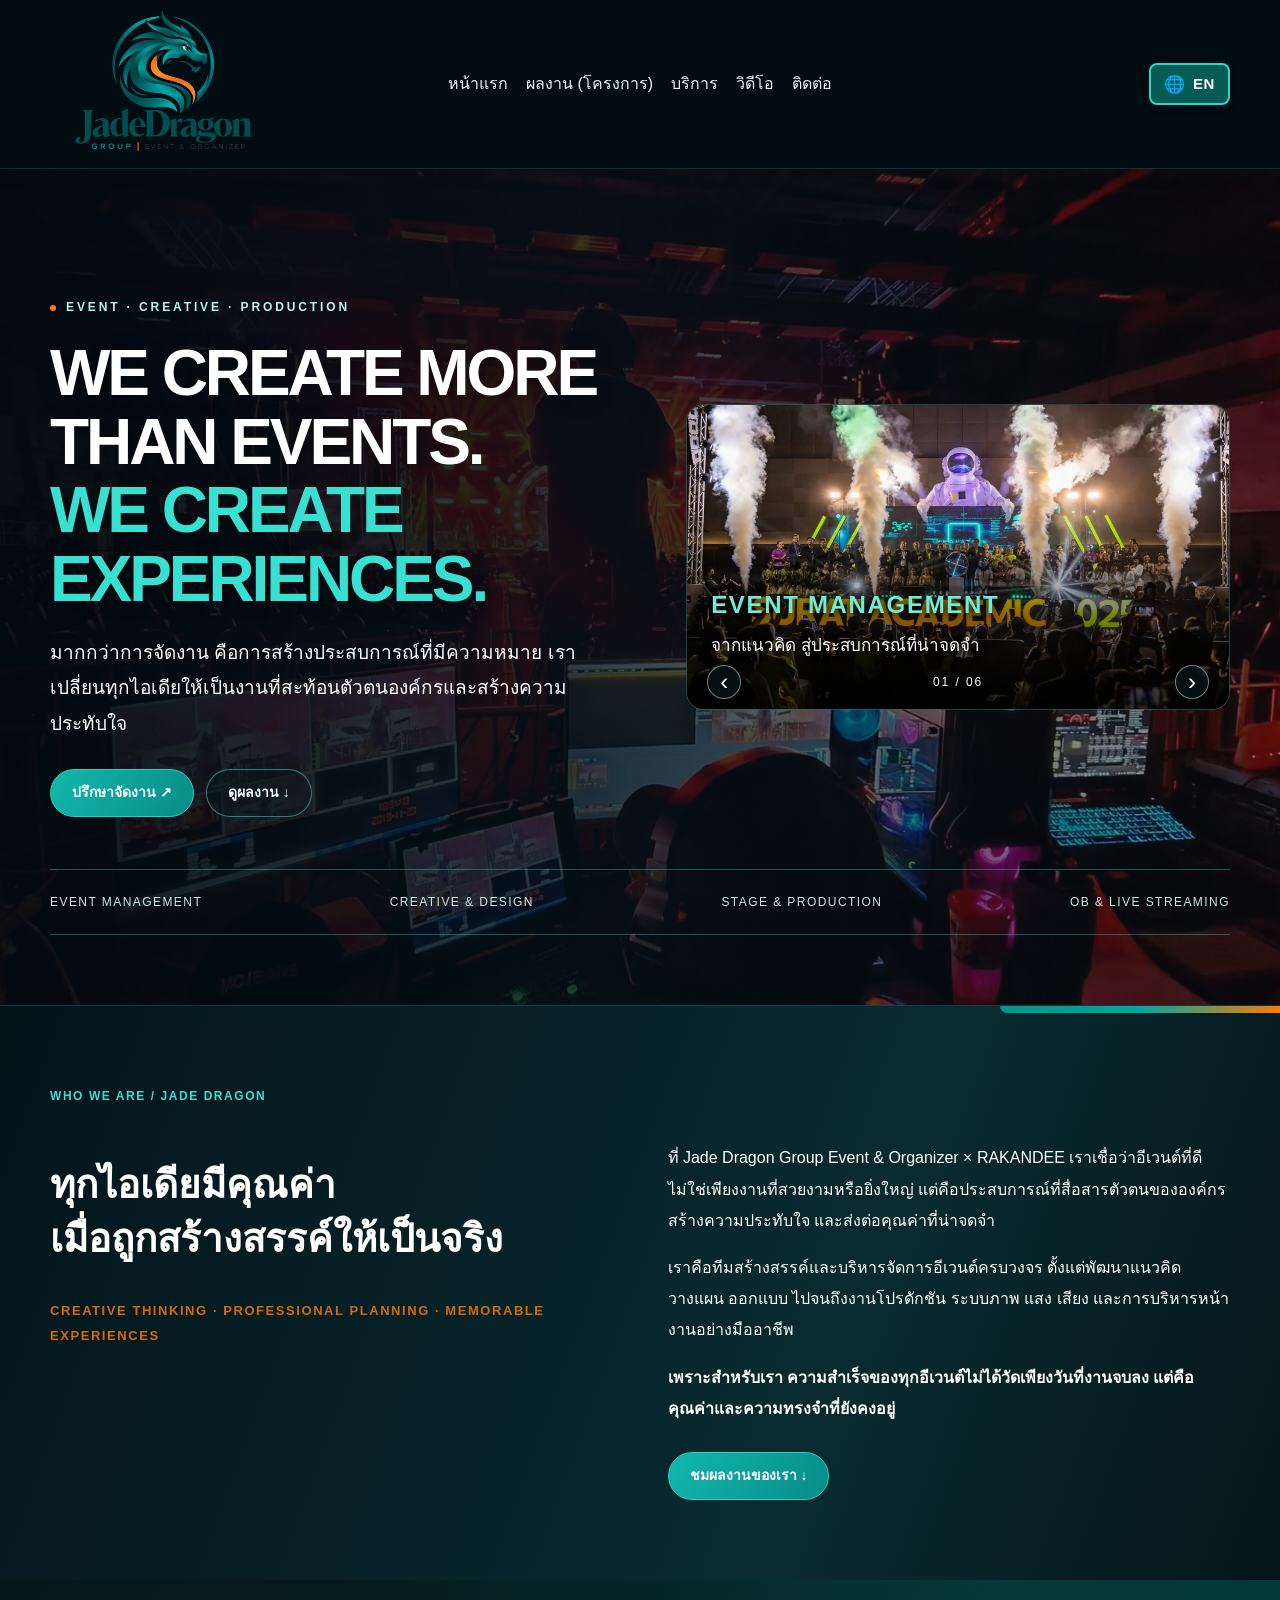
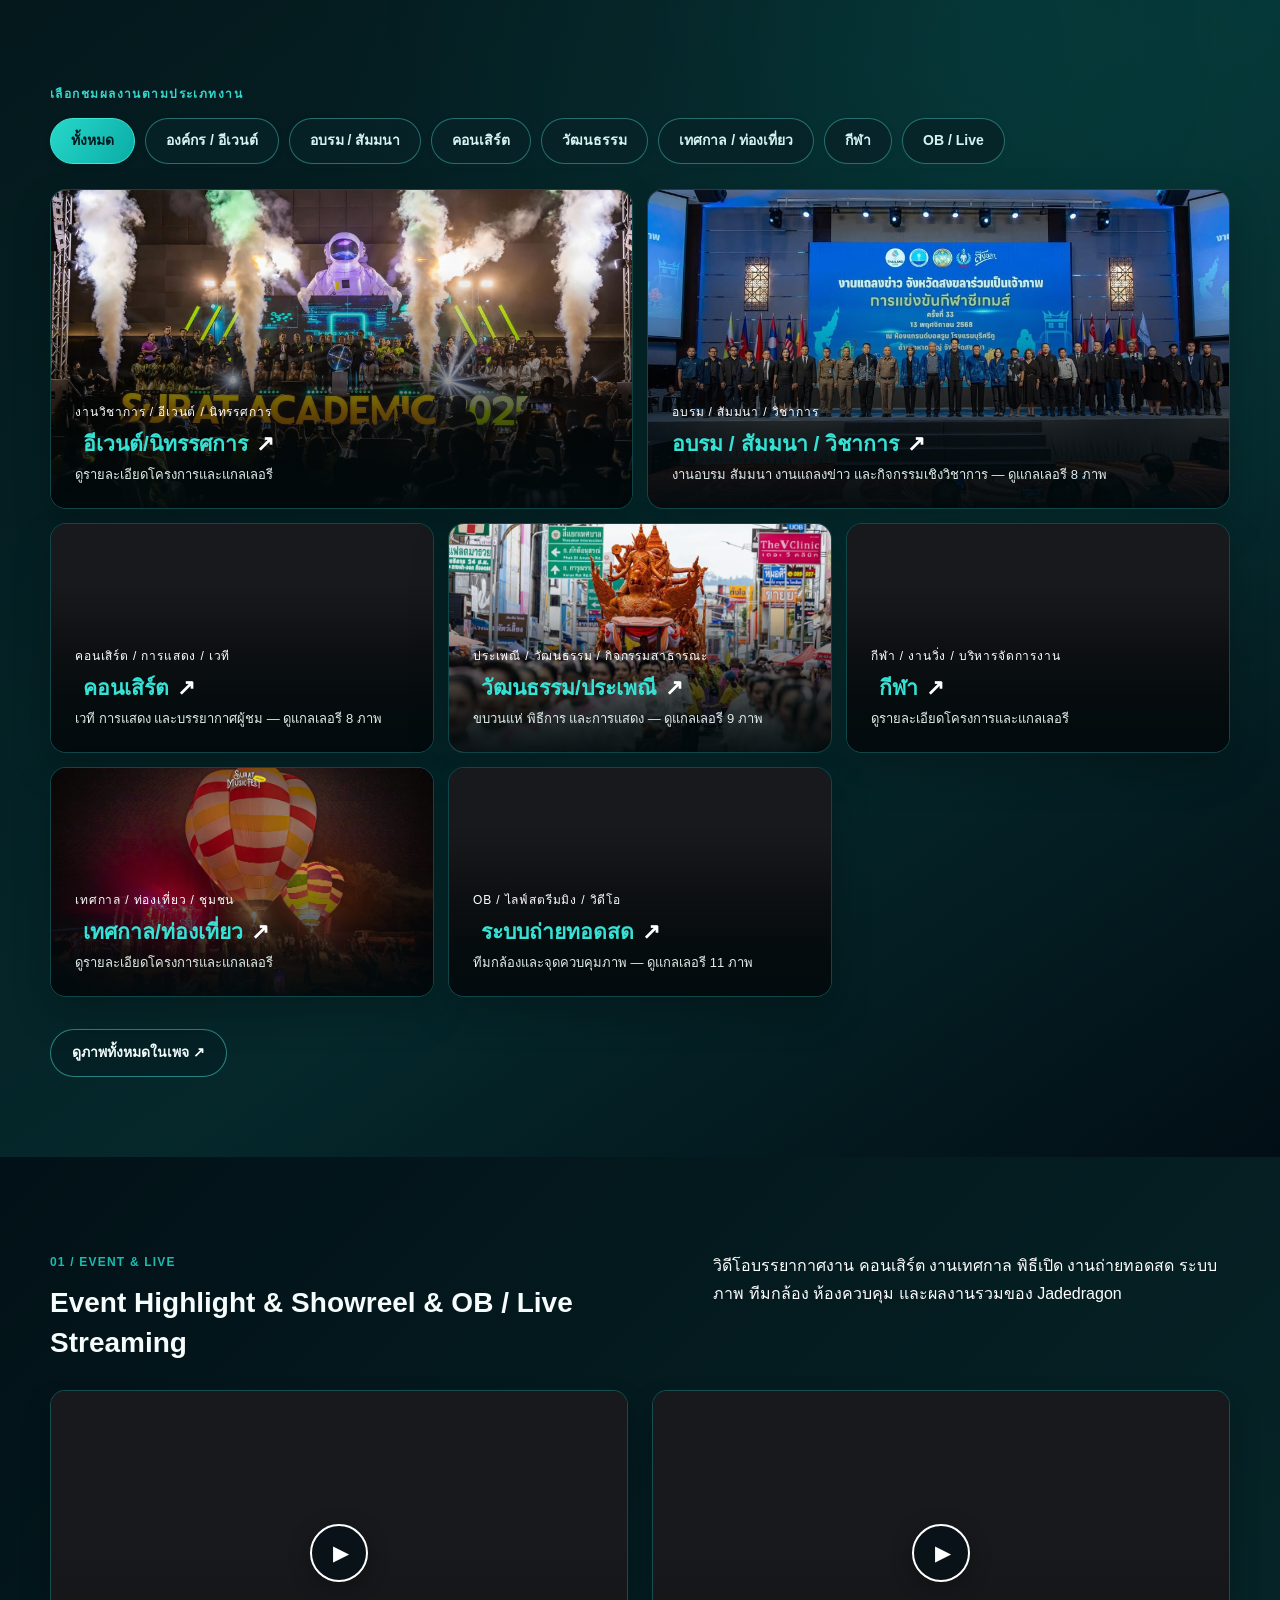
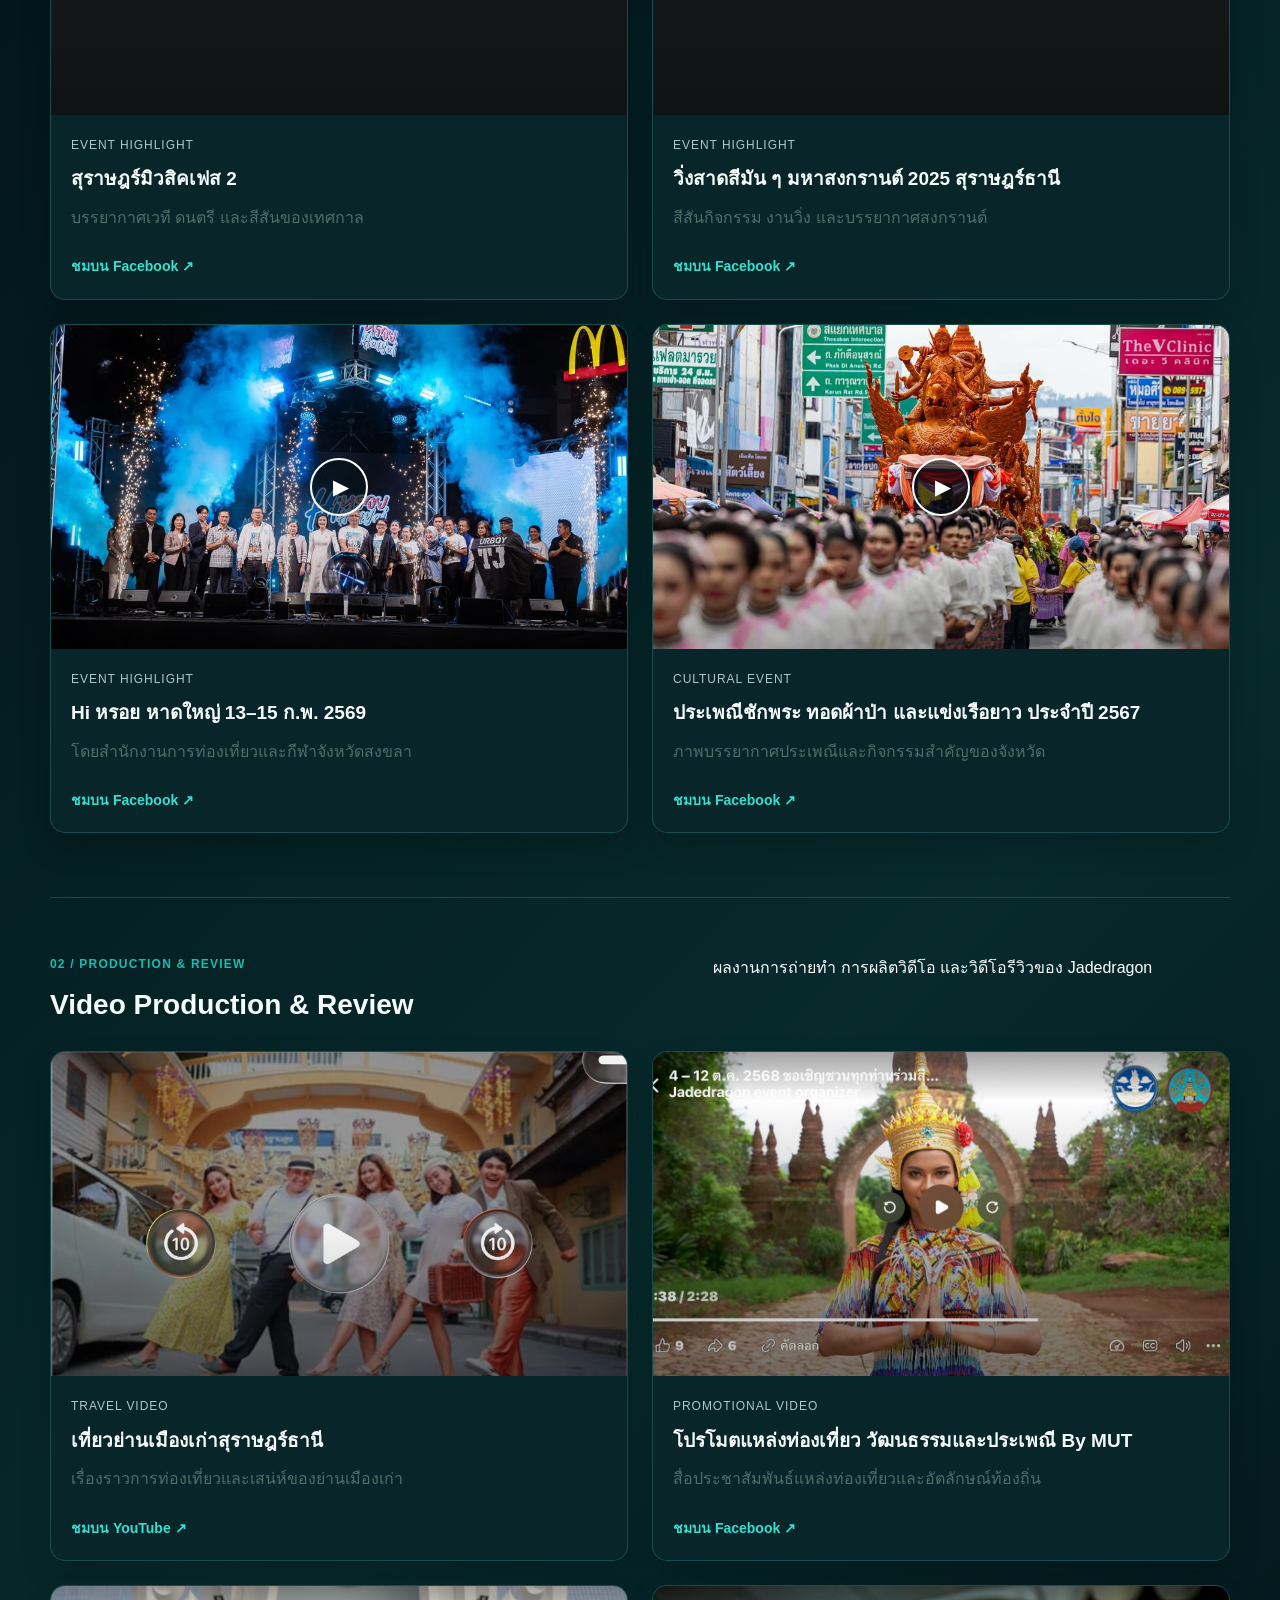
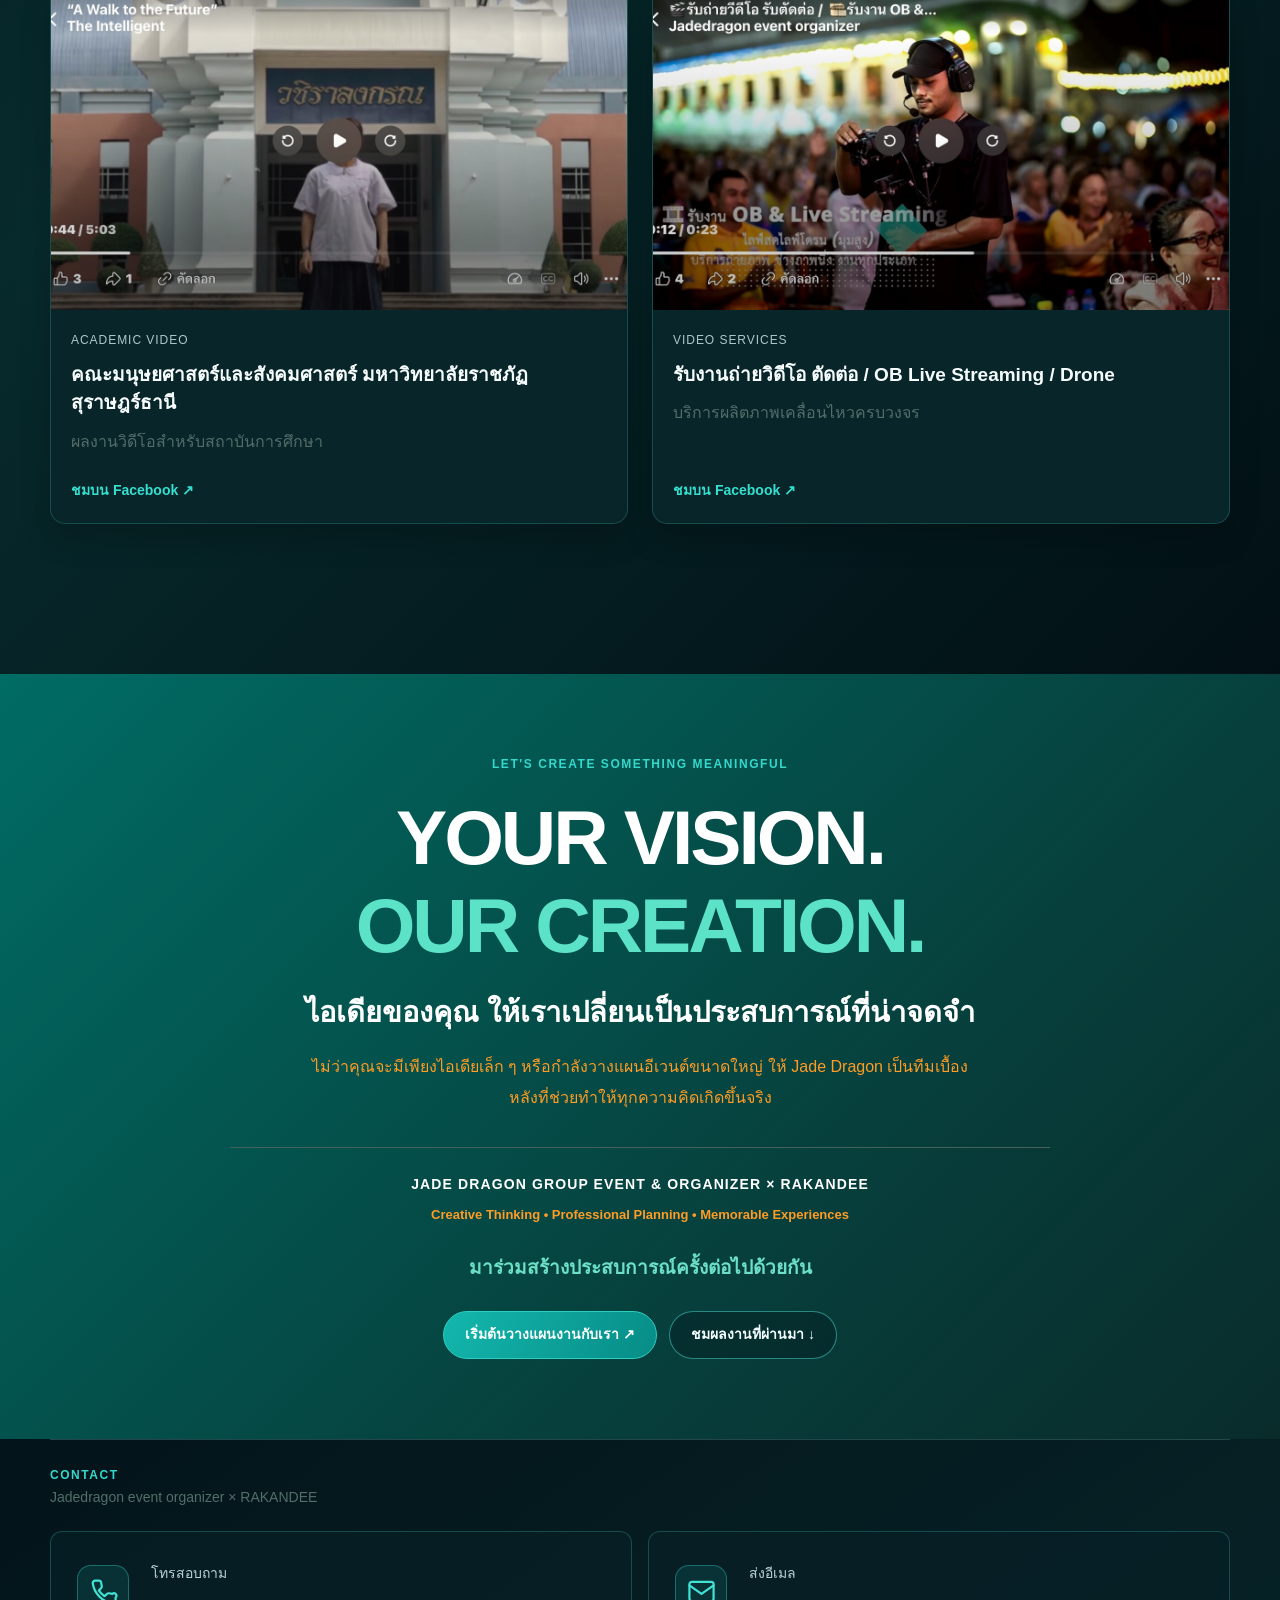
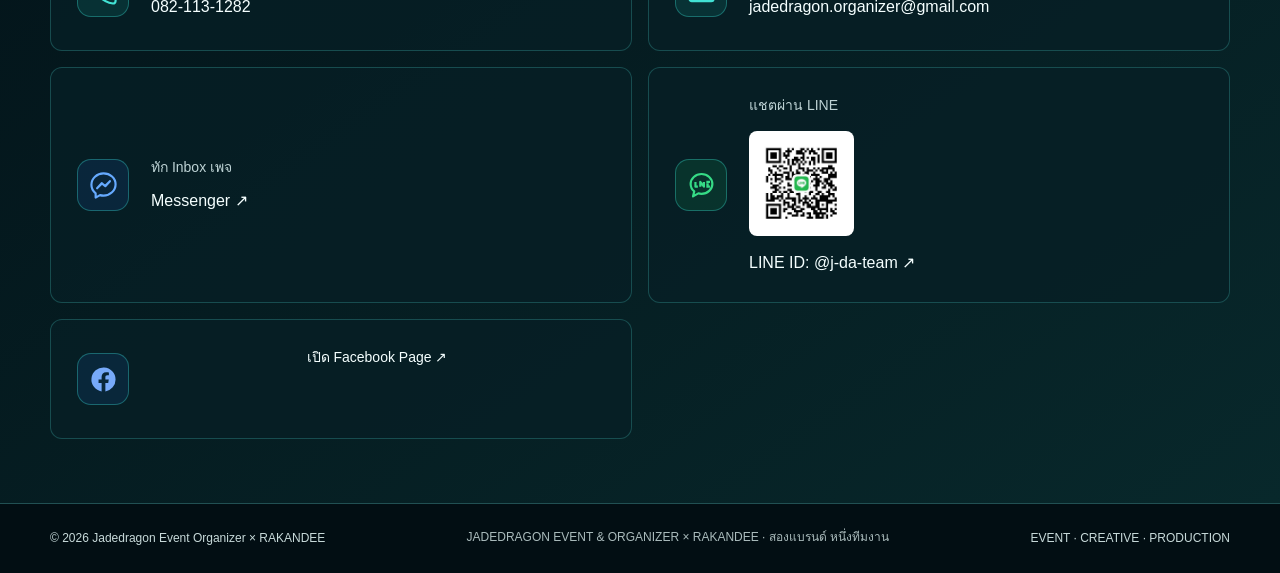
==== commit 13cbcee7: "Use JadeDragon Event Organizer × Rakandee consistently and remove homepage brand explainer" ====
--- a/index.html
+++ b/index.html
@@ -1,12 +1,12 @@
-<!doctype html><html lang="th"><head><!-- Recovered from bc4e9b81400fcf6b35d05067cb82251471d459a5; original repository files are unchanged. --><meta charset="utf-8"><meta name="viewport" content="width=device-width,initial-scale=1"><title>Jadedragon Event Organizer | รับจัดงานอีเวนต์ภาคใต้</title>
+<!doctype html><html lang="th"><head><!-- Recovered from bc4e9b81400fcf6b35d05067cb82251471d459a5; original repository files are unchanged. --><meta charset="utf-8"><meta name="viewport" content="width=device-width,initial-scale=1"><title>Jadedragon Event Organizer × RAKANDEE | รับจัดงานอีเวนต์ภาคใต้</title>
 <meta name="description" content="รับจัดงานอีเวนต์ ออกแบบและผลิตงาน เวที แสง สี เสียง OB และไลฟ์สตรีมมิง โดยทีม Jadedragon ให้บริการสุราษฎร์ธานีและทั่วภาคใต้">
 <meta name="robots" content="index,follow,max-image-preview:large">
 <link rel="canonical" href="https://www.jadedragonevent.com/">
 <meta name="theme-color" content="#009688">
 <meta property="og:locale" content="th_TH">
 <meta property="og:type" content="website">
-<meta property="og:site_name" content="Jadedragon Event Organizer">
-<meta property="og:title" content="Jadedragon Event Organizer | รับจัดงานอีเวนต์ภาคใต้">
+<meta property="og:site_name" content="Jadedragon Event Organizer × RAKANDEE">
+<meta property="og:title" content="Jadedragon Event Organizer × RAKANDEE | รับจัดงานอีเวนต์ภาคใต้">
 <meta property="og:description" content="รับจัดงานอีเวนต์ ออกแบบและผลิตงาน เวที แสง สี เสียง OB และไลฟ์สตรีมมิง ให้บริการสุราษฎร์ธานีและทั่วภาคใต้">
 <meta property="og:url" content="https://www.jadedragonevent.com/">
 <meta property="og:image" content="https://www.jadedragonevent.com/assets/jadedragon-live-stream.jpg">
@@ -14,10 +14,10 @@
 <meta property="og:image:height" content="941">
 <meta property="og:image:alt" content="ทีม Jadedragon ดูแลการผลิตงานคอนเสิร์ต">
 <meta name="twitter:card" content="summary_large_image">
-<meta name="twitter:title" content="Jadedragon Event Organizer | รับจัดงานอีเวนต์ภาคใต้">
+<meta name="twitter:title" content="Jadedragon Event Organizer × RAKANDEE | รับจัดงานอีเวนต์ภาคใต้">
 <meta name="twitter:description" content="รับจัดงานอีเวนต์ครบวงจร เวที แสง สี เสียง OB และไลฟ์สตรีมมิง ในสุราษฎร์ธานีและทั่วภาคใต้">
 <meta name="twitter:image" content="https://www.jadedragonevent.com/assets/jadedragon-live-stream.jpg">
-<script type="application/ld+json">{"@context":"https://schema.org","@type":"ProfessionalService","name":"Jadedragon Event Organizer","alternateName":"Jadedragon event organizer","url":"https://www.jadedragonevent.com/","logo":"https://www.jadedragonevent.com/assets/jadedragon-logo-brand.webp","image":"https://www.jadedragonevent.com/assets/jadedragon-live-stream.jpg","description":"รับจัดงานอีเวนต์ ออกแบบและผลิตงาน เวที แสง สี เสียง OB และไลฟ์สตรีมมิง ให้บริการสุราษฎร์ธานีและทั่วภาคใต้","telephone":"+66-82-113-1282","email":"jadedragon.organizer@gmail.com","address":{"@type":"PostalAddress","addressLocality":"เมืองสุราษฎร์ธานี","addressRegion":"สุราษฎร์ธานี","addressCountry":"TH"},"areaServed":[{"@type":"AdministrativeArea","name":"สุราษฎร์ธานี"},{"@type":"Place","name":"ภาคใต้ ประเทศไทย"}],"sameAs":["https://www.facebook.com/RakkandeeByJadedragoneventorganizer","https://line.me/R/ti/p/%40j-da-team"],"knowsAbout":["Event planning","Event production","Stage production","Lighting and sound","OB production","Live streaming","Photo and video production"]}</script>
+<script type="application/ld+json">{"@context":"https://schema.org","@type":"ProfessionalService","name":"Jadedragon Event Organizer × RAKANDEE","alternateName":"Jadedragon event organizer × RAKANDEE","url":"https://www.jadedragonevent.com/","logo":"https://www.jadedragonevent.com/assets/jadedragon-logo-brand.webp","image":"https://www.jadedragonevent.com/assets/jadedragon-live-stream.jpg","description":"รับจัดงานอีเวนต์ ออกแบบและผลิตงาน เวที แสง สี เสียง OB และไลฟ์สตรีมมิง ให้บริการสุราษฎร์ธานีและทั่วภาคใต้","telephone":"+66-82-113-1282","email":"jadedragon.organizer@gmail.com","address":{"@type":"PostalAddress","addressLocality":"เมืองสุราษฎร์ธานี","addressRegion":"สุราษฎร์ธานี","addressCountry":"TH"},"areaServed":[{"@type":"AdministrativeArea","name":"สุราษฎร์ธานี"},{"@type":"Place","name":"ภาคใต้ ประเทศไทย"}],"sameAs":["https://www.facebook.com/RakkandeeByJadedragoneventorganizer","https://line.me/R/ti/p/%40j-da-team"],"knowsAbout":["Event planning","Event production","Stage production","Lighting and sound","OB production","Live streaming","Photo and video production"]}</script>
 <style>
 :root{--nav-offset:110px;--bg:#0b0c0e;--panel:#141619;--text:#f4f4f2;--muted:#aeb1b5;--line:#2b2d30;--accent:#df2530;--max:1180px}
 *{box-sizing:border-box}html{scroll-behavior:smooth;scroll-padding-top:var(--nav-offset)}body{margin:0;background:var(--bg);color:var(--text);font-family:-apple-system,BlinkMacSystemFont,"Noto Sans Thai","Segoe UI",sans-serif;line-height:1.7}a{color:inherit;text-decoration:none}button{font:inherit}button,a{-webkit-tap-highlight-color:transparent}button{cursor:pointer}img{display:block}a:focus-visible,button:focus-visible{outline:2px solid #fff;outline-offset:5px}.wrap{width:min(100% - 80px,var(--max));margin-inline:auto}.nav{position:sticky;top:0;z-index:50;background:rgba(11,12,14,.96);border-bottom:1px solid var(--line)}.navin{min-height:84px;display:flex;align-items:center;justify-content:space-between;gap:20px}.brand{display:flex;align-items:center;gap:12px}.brand img{width:40px;height:40px}.brand strong{font-size:14px;letter-spacing:.1em}.brand small{display:block;color:var(--muted);font-size:12px;letter-spacing:.04em}.links{display:flex;gap:24px;font-size:14px}.links a:hover{color:#fff;text-decoration:underline;text-underline-offset:7px}.actions{display:flex;gap:12px;align-items:center}.btn{display:inline-flex;align-items:center;justify-content:center;gap:10px;min-height:48px;padding:11px 21px;border:1px solid #55575b;background:transparent;color:var(--text);border-radius:4px;font-size:14px;font-weight:600;transition:background .2s}.btn.primary{background:var(--accent);border-color:var(--accent)}.btn:hover{background:#27292c}.btn.primary:hover{background:#be1c25}.lang{border:0;background:transparent;color:var(--text);min-width:44px;min-height:44px;font-size:14px}.hero{padding:66px 0 0}.hero-grid{display:grid;grid-template-columns:.9fr 1.1fr;gap:56px;align-items:center}.eyebrow{font-size:12px;letter-spacing:.13em;text-transform:uppercase;color:var(--muted)}.hero .eyebrow:before{content:"";display:inline-block;width:6px;height:6px;border-radius:50%;background:var(--accent);margin-right:10px;vertical-align:middle}h1{font-size:clamp(2.3rem,4.5vw,3.5rem);line-height:1.12;letter-spacing:-.035em;margin:22px 0}h1 span{color:#f4f4f2}.lead{font-size:17px;color:var(--muted);line-height:1.85;max-width:440px;margin:0}.hero-cta{display:flex;gap:12px;flex-wrap:wrap;margin-top:28px}.hero-visual{margin:0}.photo{position:relative;overflow:hidden;background:#17191c;width:100%}.photo img{position:absolute;max-width:none;object-fit:fill}.hero-visual .photo{border-radius:3px}.hero-visual figcaption{display:flex;justify-content:space-between;gap:16px;color:var(--muted);font-size:12px;letter-spacing:.07em;margin-top:15px}.hero-visual figcaption span:first-child{color:var(--text)}.capabilities{display:flex;justify-content:space-between;flex-wrap:wrap;gap:15px;border-top:1px solid var(--line);border-bottom:1px solid var(--line);padding:22px 0;margin-top:52px;color:var(--muted);font-size:12px;letter-spacing:.12em}section{padding:80px 0;scroll-margin-top:var(--nav-offset)}.section-head{display:grid;grid-template-columns:1.1fr .9fr;gap:60px;align-items:end;margin-bottom:36px}.section-head h2{font-size:clamp(1.45rem,2.5vw,2rem);font-weight:600;line-height:1.45;letter-spacing:-.02em;margin:10px 0 0}.section-head p{margin:0;color:var(--muted);font-size:16px;line-height:1.8}.grid{display:grid}.services{grid-template-columns:repeat(4,1fr);gap:0 28px}.card{border-top:1px solid var(--line);padding:25px 0 30px;background:transparent}.num{color:var(--muted);font-size:12px}.card h3{font-size:17px;font-weight:600;line-height:1.45;margin:18px 0 10px}.card p{font-size:16px;color:var(--muted);margin:0;line-height:1.8}#work{background:#111315}.portfolio-tools{display:flex;gap:8px;flex-wrap:wrap;margin-bottom:30px}.chip{padding:8px 15px;min-height:44px;border:1px solid var(--line);border-radius:3px;background:transparent;color:var(--muted);font-size:14px}.chip.active{background:var(--text);color:var(--bg);border-color:var(--text)}.projects{grid-template-columns:repeat(2,minmax(0,1fr));gap:38px 28px}.project{position:relative;min-width:0}.project[hidden]{display:none}.project .photo{aspect-ratio:3/2!important}.project-copy{padding:19px 0 0}.project-copy small{font-size:12px;letter-spacing:.07em;color:var(--muted)}.project-copy h3{font-size:18px;font-weight:600;line-height:1.4;margin:7px 35px 7px 0}.project-copy p{font-size:16px;color:var(--muted);margin:0}.project-link{border:0;background:none;color:inherit;text-align:left;font:inherit;padding:0}.project-link:after{content:"";position:absolute;inset:0}.project-link>span[aria-hidden="true"]{position:absolute;right:0;bottom:45px;color:#fff;font-size:22px}.project-title-text{position:static!important;color:inherit!important;font-size:inherit!important}.project:hover .project-copy h3{text-decoration:underline;text-underline-offset:5px}.case{display:grid;grid-template-columns:1.1fr .9fr;gap:54px;align-items:center}.case h3{font-size:24px;line-height:1.4;font-weight:600;margin:13px 0}.case p{color:var(--muted);font-size:16px}.case-list{padding:0;list-style:none;margin:25px 0}.case-list li{padding:12px 0;border-top:1px solid var(--line);color:var(--muted);font-size:16px}.case-list b{display:block;color:var(--text);font-size:14px;font-weight:500}.production{grid-template-columns:repeat(3,1fr);gap:28px}#production{padding-top:0}#brief{border-top:1px solid var(--line);padding-bottom:48px}#brief .section-head{margin-bottom:28px}#contact{padding:0 0 64px}.contact-row{display:flex;gap:25px;justify-content:space-between;align-items:center;border-top:1px solid var(--line);padding-top:25px}.contact-row p{margin:0;color:var(--muted);font-size:14px}.contact-row a{font-size:14px}.contact-row a:hover{text-decoration:underline}footer{padding:24px 0;color:var(--muted);border-top:1px solid var(--line);font-size:12px}.footer-inner{display:flex;justify-content:space-between;gap:15px;flex-wrap:wrap}dialog{color:var(--text);background:var(--panel);border:1px solid #424448;border-radius:6px;width:min(650px,calc(100% - 32px));max-height:85vh;padding:32px}dialog::backdrop{background:rgba(0,0,0,.8)}dialog h2{font-size:24px;line-height:1.4}dialog p{color:var(--muted);font-size:16px;line-height:1.85}.modal-close{float:right;background:transparent;border:1px solid #555;color:#fff;border-radius:3px;width:44px;height:44px;font-size:25px;margin-left:15px}.skip-link{position:fixed;left:15px;top:-80px;z-index:100;background:#fff;color:#000;padding:10px}.skip-link:focus{top:10px}
@@ -427,8 +427,8 @@
 .jd-hero-slider .jd-slide-controls button{border:1px solid #ffffff77;background:#07191b99;color:#fff;border-radius:50%;width:34px;height:34px;cursor:pointer;font-size:24px;line-height:1}
 .jd-hero-slider .jd-slide-count{font-size:12px;letter-spacing:.16em}
 @media(prefers-reduced-motion:reduce){.jd-hero-slider .jd-slide{transition:none}}
-</style><link rel="stylesheet" href="assets/jadedragon-cinematic.css"><style>.jd-brand-relationship,.jd-brand-contact{margin:22px 0;padding:20px 22px;border-left:3px solid #55d8c9;background:rgba(22,119,111,.09);border-radius:0 12px 12px 0}.jd-brand-relationship h3,.jd-brand-contact strong{display:block;color:#79e5d8;font-size:clamp(15px,1.6vw,19px);margin:0 0 9px}.jd-brand-relationship p,.jd-brand-contact p{margin:0;line-height:1.8}.jd-brand-contact{margin:26px auto}.jd-brand-footer{font-size:12px;opacity:.85;line-height:1.5}</style></head><body><a class="skip-link" href="#main">ข้ามไปเนื้อหา / Skip to content</a>
-<nav class="nav" aria-label="Main navigation"><div class="wrap navin"><a class="brand brand-logo" href="#home" aria-label="JadeDragon Group Event & Organizer"><span class="jd-logo-stack"><img id="jadedragon-logo" src="assets/jadedragon-logo-brand.webp" alt="JadeDragon Group Event & Organizer" width="900" height="593" decoding="async"></span></a><div class="links">
+</style><link rel="stylesheet" href="assets/jadedragon-cinematic.css"><style>.jd-brand-contact{margin:26px auto}.jd-brand-footer{font-size:12px;opacity:.85;line-height:1.5}</style></head><body><a class="skip-link" href="#main">ข้ามไปเนื้อหา / Skip to content</a>
+<nav class="nav" aria-label="Main navigation"><div class="wrap navin"><a class="brand brand-logo" href="#home" aria-label="JadeDragon Group Event & Organizer × RAKANDEE"><span class="jd-logo-stack"><img id="jadedragon-logo" src="assets/jadedragon-logo-brand.webp" alt="JadeDragon Group Event & Organizer × RAKANDEE" width="900" height="593" decoding="async"></span></a><div class="links">
 <a href="#home" data-th="หน้าแรก" data-en="Home">หน้าแรก</a>
 <a href="projects/index.html" data-th="ผลงาน (โครงการ)" data-en="Projects">ผลงาน (โครงการ)</a>
 <a href="services.html" data-th="บริการ" data-en="Services">บริการ</a>
@@ -440,7 +440,7 @@
 <div class="hero-cta">
 <a class="btn primary" href="https://m.me/RakkandeeByJadedragoneventorganizer" target="_blank" rel="noopener noreferrer" data-th="ปรึกษาจัดงาน ↗" data-en="Discuss your event ↗">ปรึกษาจัดงาน ↗</a>
 <a class="btn" href="#work" data-th="ดูผลงาน ↓" data-en="Explore our work ↓">ดูผลงาน ↓</a></div></div><figure class="hero-visual jd-hero-slider" aria-label="สไลด์ผลงานจริง JadeDragon"><div class="jd-slides"><div class="jd-slide is-active" aria-hidden="false"><img src="assets/recovered/d1d5c1c441560e15bec5.jpg" alt="พิธีเปิด SURAT ACADEMIC 2025" loading="eager" decoding="async"><div class="jd-slide-caption"><strong>EVENT MANAGEMENT</strong><span>จากแนวคิด สู่ประสบการณ์ที่น่าจดจำ</span></div></div><div class="jd-slide" aria-hidden="true"><img src="assets/recovered/a9a2e4c3086d7dd1a9e0.jpg" alt="งานประชุมและวิชาการ" loading="lazy" decoding="async"><div class="jd-slide-caption"><strong>CREATIVE & DESIGN</strong><span>สร้างสรรค์ทุกรายละเอียดของงาน</span></div></div><div class="jd-slide" aria-hidden="true"><img src="assets/recovered/6c0bb193c0a4873f11f9.jpg" alt="การแสดงสดและระบบเวที" loading="lazy" decoding="async"><div class="jd-slide-caption"><strong>STAGE & PRODUCTION</strong><span>เวที แสง สี เสียง อย่างมืออาชีพ</span></div></div><div class="jd-slide" aria-hidden="true"><img src="assets/recovered/4a8897b8e5cbf5b423db.jpg" alt="งานประเพณีและขบวนแห่" loading="lazy" decoding="async"><div class="jd-slide-caption"><strong>FESTIVAL & CULTURE</strong><span>เชื่อมวัฒนธรรมกับประสบการณ์ร่วม</span></div></div><div class="jd-slide" aria-hidden="true"><img src="assets/recovered/46ef4d17103afe89364b.jpg" alt="Surat Music Fest" loading="lazy" decoding="async"><div class="jd-slide-caption"><strong>FESTIVAL & TOURISM</strong><span>สร้างสีสันให้ทุกเทศกาล</span></div></div><div class="jd-slide" aria-hidden="true"><img src="assets/recovered/e6ad357c362f1fda4f54.jpg" alt="ทีมควบคุมภาพและถ่ายทอดสด" loading="lazy" decoding="async"><div class="jd-slide-caption"><strong>OB & LIVE STREAMING</strong><span>ถ่ายทอดทุกช่วงเวลาสำคัญ</span></div></div></div><div class="jd-slide-controls"><button type="button" class="jd-prev" aria-label="ภาพก่อนหน้า">‹</button><span class="jd-slide-count" aria-live="polite">01 / 06</span><button type="button" class="jd-next" aria-label="ภาพถัดไป">›</button></div></figure></div><div class="capabilities"><span>EVENT MANAGEMENT</span><span>CREATIVE & DESIGN</span><span>STAGE & PRODUCTION</span><span>OB & LIVE STREAMING</span></div></div></header>
-<section id="about" class="jd-about"><div class="wrap"><div class="eyebrow">WHO WE ARE / JADE DRAGON</div><div class="jd-about-grid"><div><h2>ทุกไอเดียมีคุณค่า<br><span>เมื่อถูกสร้างสรรค์ให้เป็นจริง</span></h2><p class="jd-quote">CREATIVE THINKING · PROFESSIONAL PLANNING · MEMORABLE EXPERIENCES</p></div><div><p data-th="ที่ Jade Dragon Group Event & Organizer เราเชื่อว่าอีเวนต์ที่ดีไม่ใช่เพียงงานที่สวยงามหรือยิ่งใหญ่ แต่คือประสบการณ์ที่สื่อสารตัวตนขององค์กร สร้างความประทับใจ และส่งต่อคุณค่าที่น่าจดจำ" data-en="At Jade Dragon Group Event & Organizer, we believe a great event is more than beautiful or grand. It is an experience that expresses an organization’s identity, inspires its audience and leaves lasting value.">ที่ Jade Dragon Group Event & Organizer เราเชื่อว่าอีเวนต์ที่ดีไม่ใช่เพียงงานที่สวยงามหรือยิ่งใหญ่ แต่คือประสบการณ์ที่สื่อสารตัวตนขององค์กร สร้างความประทับใจ และส่งต่อคุณค่าที่น่าจดจำ</p><p data-th="เราคือทีมสร้างสรรค์และบริหารจัดการอีเวนต์ครบวงจร ตั้งแต่พัฒนาแนวคิด วางแผน ออกแบบ ไปจนถึงงานโปรดักชัน ระบบภาพ แสง เสียง และการบริหารหน้างานอย่างมืออาชีพ" data-en="We are a full-service creative event management team, from concept development, planning and design to production, visuals, lighting, sound and professional on-site management.">เราคือทีมสร้างสรรค์และบริหารจัดการอีเวนต์ครบวงจร ตั้งแต่พัฒนาแนวคิด วางแผน ออกแบบ ไปจนถึงงานโปรดักชัน ระบบภาพ แสง เสียง และการบริหารหน้างานอย่างมืออาชีพ</p><div class="jd-brand-relationship"><h3 data-th="JADEDRAGON × RAKANDEE — สองแบรนด์ หนึ่งทีมงานมืออาชีพ" data-en="JADEDRAGON × RAKANDEE — TWO BRANDS. ONE TEAM.">JADEDRAGON × RAKANDEE — สองแบรนด์ หนึ่งทีมงานมืออาชีพ</h3><p data-th="JadeDragon Event &amp; Organizer และ Rakandee เป็นสองแบรนด์ที่ดำเนินงานภายใต้บริษัทเดียวกัน ด้วยทีมงานและมาตรฐานการให้บริการเดียวกัน ไม่ว่าคุณจะรู้จักเราในชื่อใด เราพร้อมสร้างสรรค์งานอีเวนต์ นิทรรศการ ประชุมสัมมนา เทศกาล คอนเสิร์ต และงานโปรดักชันครบวงจร" data-en="JadeDragon Event &amp; Organizer and Rakandee are two brands under the same company, sharing one professional team and service standards across events, exhibitions, conferences, festivals, concerts and production.">JadeDragon Event & Organizer และ Rakandee เป็นสองแบรนด์ที่ดำเนินงานภายใต้บริษัทเดียวกัน ด้วยทีมงานและมาตรฐานการให้บริการเดียวกัน ไม่ว่าคุณจะรู้จักเราในชื่อใด เราพร้อมสร้างสรรค์งานอีเวนต์ นิทรรศการ ประชุมสัมมนา เทศกาล คอนเสิร์ต และงานโปรดักชันครบวงจร</p></div><p class="jd-about-closing" data-th="เพราะสำหรับเรา ความสำเร็จของทุกอีเวนต์ไม่ได้วัดเพียงวันที่งานจบลง แต่คือคุณค่าและความทรงจำที่ยังคงอยู่" data-en="For us, an event’s success is measured not only by the day it ends, but by the value and memories that remain."><strong>เพราะสำหรับเรา ความสำเร็จของทุกอีเวนต์ไม่ได้วัดเพียงวันที่งานจบลง แต่คือคุณค่าและความทรงจำที่ยังคงอยู่</strong></p><a class="btn primary" href="#work">ชมผลงานของเรา ↓</a></div></div></div></section><section id="work"><div class="wrap">
+<section id="about" class="jd-about"><div class="wrap"><div class="eyebrow">WHO WE ARE / JADE DRAGON</div><div class="jd-about-grid"><div><h2>ทุกไอเดียมีคุณค่า<br><span>เมื่อถูกสร้างสรรค์ให้เป็นจริง</span></h2><p class="jd-quote">CREATIVE THINKING · PROFESSIONAL PLANNING · MEMORABLE EXPERIENCES</p></div><div><p data-th="ที่ Jade Dragon Group Event & Organizer × RAKANDEE เราเชื่อว่าอีเวนต์ที่ดีไม่ใช่เพียงงานที่สวยงามหรือยิ่งใหญ่ แต่คือประสบการณ์ที่สื่อสารตัวตนขององค์กร สร้างความประทับใจ และส่งต่อคุณค่าที่น่าจดจำ" data-en="At Jade Dragon Group Event & Organizer × RAKANDEE, we believe a great event is more than beautiful or grand. It is an experience that expresses an organization’s identity, inspires its audience and leaves lasting value.">ที่ Jade Dragon Group Event & Organizer × RAKANDEE เราเชื่อว่าอีเวนต์ที่ดีไม่ใช่เพียงงานที่สวยงามหรือยิ่งใหญ่ แต่คือประสบการณ์ที่สื่อสารตัวตนขององค์กร สร้างความประทับใจ และส่งต่อคุณค่าที่น่าจดจำ</p><p data-th="เราคือทีมสร้างสรรค์และบริหารจัดการอีเวนต์ครบวงจร ตั้งแต่พัฒนาแนวคิด วางแผน ออกแบบ ไปจนถึงงานโปรดักชัน ระบบภาพ แสง เสียง และการบริหารหน้างานอย่างมืออาชีพ" data-en="We are a full-service creative event management team, from concept development, planning and design to production, visuals, lighting, sound and professional on-site management.">เราคือทีมสร้างสรรค์และบริหารจัดการอีเวนต์ครบวงจร ตั้งแต่พัฒนาแนวคิด วางแผน ออกแบบ ไปจนถึงงานโปรดักชัน ระบบภาพ แสง เสียง และการบริหารหน้างานอย่างมืออาชีพ</p><p class="jd-about-closing" data-th="เพราะสำหรับเรา ความสำเร็จของทุกอีเวนต์ไม่ได้วัดเพียงวันที่งานจบลง แต่คือคุณค่าและความทรงจำที่ยังคงอยู่" data-en="For us, an event’s success is measured not only by the day it ends, but by the value and memories that remain."><strong>เพราะสำหรับเรา ความสำเร็จของทุกอีเวนต์ไม่ได้วัดเพียงวันที่งานจบลง แต่คือคุณค่าและความทรงจำที่ยังคงอยู่</strong></p><a class="btn primary" href="#work">ชมผลงานของเรา ↓</a></div></div></div></section><section id="work"><div class="wrap">
 <div id="work-types" class="eyebrow jd-type-label" data-th="เลือกชมผลงานตามประเภทงาน" data-en="EXPLORE WORK BY EVENT TYPE">เลือกชมผลงานตามประเภทงาน</div><div class="portfolio-tools" role="group" aria-label="Filter projects">
 <button class="chip active" data-filter="all" aria-pressed="true" data-th="ทั้งหมด" data-en="All">ทั้งหมด</button>
 <button class="chip " data-filter="corporate" aria-pressed="false" data-th="องค์กร / อีเวนต์" data-en="Corporate / Events">องค์กร / อีเวนต์</button>
@@ -507,13 +507,13 @@
 <a class="video-card" href="https://www.facebook.com/reel/1855740451786444/?fs=e&amp;s=TIeQ9V&amp;fs=e&amp;fs=e" target="_blank" rel="noopener noreferrer"><span class="video-thumb"><img id="video-cover-production-4" src="assets/recovered/894f9bf5fec53535d81a.jpg" alt="รับงานถ่ายวิดีโอ ตัดต่อ OB Live Streaming และ Drone" data-alt-th="รับงานถ่ายวิดีโอ ตัดต่อ OB Live Streaming และ Drone" data-alt-en="Filming, editing, OB live streaming and drone services" loading="lazy" decoding="async"></span><div class="video-copy"><small>VIDEO SERVICES</small><h3>รับงานถ่ายวิดีโอ ตัดต่อ / OB Live Streaming / Drone</h3><p data-th="บริการผลิตภาพเคลื่อนไหวครบวงจร" data-en="Complete moving-image production services.">บริการผลิตภาพเคลื่อนไหวครบวงจร</p><span class="video-watch" data-th="ชมบน Facebook ↗" data-en="Watch on Facebook ↗">ชมบน Facebook ↗</span></div></a>
 </div>
 </div>
-</div></section><section id="jd-vision" aria-labelledby="jd-vision-title"><div class="wrap jd-vision-inner"><div class="eyebrow">LET'S CREATE SOMETHING MEANINGFUL</div><h2 id="jd-vision-title">YOUR VISION.<br><span>OUR CREATION.</span></h2><h3 data-th="ไอเดียของคุณ ให้เราเปลี่ยนเป็นประสบการณ์ที่น่าจดจำ" data-en="Your ideas. Unforgettable experiences.">ไอเดียของคุณ ให้เราเปลี่ยนเป็นประสบการณ์ที่น่าจดจำ</h3><p data-th="ไม่ว่าคุณจะมีเพียงไอเดียเล็ก ๆ หรือกำลังวางแผนอีเวนต์ขนาดใหญ่ ให้ Jade Dragon เป็นทีมเบื้องหลังที่ช่วยทำให้ทุกความคิดเกิดขึ้นจริง" data-en="Whether you have a small idea or are planning a major event, let Jade Dragon be the team bringing your vision to life.">ไม่ว่าคุณจะมีเพียงไอเดียเล็ก ๆ หรือกำลังวางแผนอีเวนต์ขนาดใหญ่ ให้ Jade Dragon เป็นทีมเบื้องหลังที่ช่วยทำให้ทุกความคิดเกิดขึ้นจริง</p><div class="jd-vision-signature"><strong>JADE DRAGON GROUP EVENT &amp; ORGANIZER</strong><span>Creative Thinking • Professional Planning • Memorable Experiences</span></div><p class="jd-vision-invite" data-th="มาร่วมสร้างประสบการณ์ครั้งต่อไปด้วยกัน" data-en="Let's create your next experience together.">มาร่วมสร้างประสบการณ์ครั้งต่อไปด้วยกัน</p><div class="jd-vision-actions"><a class="btn primary" href="contact.html#brief" data-th="เริ่มต้นวางแผนงานกับเรา ↗" data-en="Plan your event with us ↗">เริ่มต้นวางแผนงานกับเรา ↗</a><a class="btn" href="#work" data-th="ชมผลงานที่ผ่านมา ↓" data-en="Explore our work ↓">ชมผลงานที่ผ่านมา ↓</a></div></div></section>
-<section id="contact" aria-label="Contact"><div class="wrap contact-row"><div class="eyebrow">CONTACT</div><p>Jadedragon event organizer</p><div class="contact-methods">
+</div></section><section id="jd-vision" aria-labelledby="jd-vision-title"><div class="wrap jd-vision-inner"><div class="eyebrow">LET'S CREATE SOMETHING MEANINGFUL</div><h2 id="jd-vision-title">YOUR VISION.<br><span>OUR CREATION.</span></h2><h3 data-th="ไอเดียของคุณ ให้เราเปลี่ยนเป็นประสบการณ์ที่น่าจดจำ" data-en="Your ideas. Unforgettable experiences.">ไอเดียของคุณ ให้เราเปลี่ยนเป็นประสบการณ์ที่น่าจดจำ</h3><p data-th="ไม่ว่าคุณจะมีเพียงไอเดียเล็ก ๆ หรือกำลังวางแผนอีเวนต์ขนาดใหญ่ ให้ Jade Dragon เป็นทีมเบื้องหลังที่ช่วยทำให้ทุกความคิดเกิดขึ้นจริง" data-en="Whether you have a small idea or are planning a major event, let Jade Dragon be the team bringing your vision to life.">ไม่ว่าคุณจะมีเพียงไอเดียเล็ก ๆ หรือกำลังวางแผนอีเวนต์ขนาดใหญ่ ให้ Jade Dragon เป็นทีมเบื้องหลังที่ช่วยทำให้ทุกความคิดเกิดขึ้นจริง</p><div class="jd-vision-signature"><strong>JADE DRAGON GROUP EVENT &amp; ORGANIZER × RAKANDEE</strong><span>Creative Thinking • Professional Planning • Memorable Experiences</span></div><p class="jd-vision-invite" data-th="มาร่วมสร้างประสบการณ์ครั้งต่อไปด้วยกัน" data-en="Let's create your next experience together.">มาร่วมสร้างประสบการณ์ครั้งต่อไปด้วยกัน</p><div class="jd-vision-actions"><a class="btn primary" href="contact.html#brief" data-th="เริ่มต้นวางแผนงานกับเรา ↗" data-en="Plan your event with us ↗">เริ่มต้นวางแผนงานกับเรา ↗</a><a class="btn" href="#work" data-th="ชมผลงานที่ผ่านมา ↓" data-en="Explore our work ↓">ชมผลงานที่ผ่านมา ↓</a></div></div></section>
+<section id="contact" aria-label="Contact"><div class="wrap contact-row"><div class="eyebrow">CONTACT</div><p>Jadedragon event organizer × RAKANDEE</p><div class="contact-methods">
 <a class="contact-method" href="tel:+66821131282"><span class="contact-channel-icon contact-icon-phone"><svg viewBox="0 0 24 24" fill="none" stroke="currentColor" stroke-width="1.8" stroke-linecap="round" stroke-linejoin="round" aria-hidden="true"><path d="M22 16.92v3a2 2 0 0 1-2.18 2A19.8 19.8 0 0 1 3.09 5.18 2 2 0 0 1 5.08 3h3a2 2 0 0 1 2 1.72l.46 2.81a2 2 0 0 1-.57 1.71L8.1 11.1a16 16 0 0 0 4.8 4.8l1.86-1.87a2 2 0 0 1 1.71-.57l2.81.46A2 2 0 0 1 22 16.92Z"/></svg></span><span class="contact-label" data-th="โทรสอบถาม" data-en="Call us">โทรสอบถาม</span><span class="contact-value">082-113-1282</span></a>
 <a class="contact-method" href="mailto:jadedragon.organizer@gmail.com"><span class="contact-channel-icon contact-icon-mail"><svg viewBox="0 0 24 24" fill="none" stroke="currentColor" stroke-width="1.8" stroke-linecap="round" stroke-linejoin="round" aria-hidden="true"><rect x="2" y="4" width="20" height="16" rx="2"/><path d="m2 7 10 7 10-7"/></svg></span><span class="contact-label" data-th="ส่งอีเมล" data-en="Email us">ส่งอีเมล</span><span class="contact-value">jadedragon.organizer@gmail.com</span></a>
 <a class="contact-method" href="https://m.me/RakkandeeByJadedragoneventorganizer" target="_blank" rel="noopener noreferrer"><span class="contact-channel-icon contact-icon-messenger"><svg viewBox="0 0 24 24" fill="none" stroke="currentColor" stroke-width="1.8" stroke-linecap="round" stroke-linejoin="round" aria-hidden="true"><path d="M12 2C6.5 2 2 6.2 2 11.4c0 2.8 1.3 5.3 3.5 7.1V22l3.6-2a11 11 0 0 0 2.9.4c5.5 0 10-4.2 10-9.4S17.5 2 12 2Z"/><path d="m6.7 14.3 4-4 2.8 2.3 3.8-4.2-4 4-2.8-2.3-3.8 4.2Z"/></svg></span><span class="contact-label" data-th="ทัก Inbox เพจ" data-en="Message our page">ทัก Inbox เพจ</span><span class="contact-value">Messenger ↗</span></a>
 <a class="contact-method line-contact" href="https://line.me/R/ti/p/%40j-da-team" target="_blank" rel="noopener noreferrer"><span class="contact-channel-icon contact-icon-line"><svg viewBox="0 0 24 24" fill="none" stroke="currentColor" stroke-width="1.8" stroke-linejoin="round" aria-hidden="true"><path d="M21 10.7c0 4.5-4 8.2-9 8.2-.9 0-1.8-.1-2.6-.4L5 21l1-4.2a7.9 7.9 0 0 1-3-6.1c0-4.5 4-8.2 9-8.2s9 3.7 9 8.2Z"/><path d="M7 9v4h2M11 13V9l3 4V9M16 9h3m-3 2h2m-2 2h3"/></svg></span><span class="contact-label" data-th="แชตผ่าน LINE" data-en="Chat on LINE">แชตผ่าน LINE</span><img class="line-qr" src="assets/line-qr-j-da-team.jpg" alt="สแกน QR Code เพื่อเพิ่มเพื่อน Jadedragon บน LINE" width="128" height="128" loading="lazy"><span class="contact-value">LINE ID: @j-da-team ↗</span></a>
-<a class="facebook-page-link" href="https://www.facebook.com/share/1DGdpn4LY4/?mibextid=wwXIfr" target="_blank" rel="noopener noreferrer"><span class="contact-channel-icon contact-icon-facebook"><svg viewBox="0 0 24 24" fill="currentColor" aria-hidden="true"><path d="M22 12a10 10 0 1 0-11.56 9.88v-6.99H7.9V12h2.54V9.8c0-2.5 1.49-3.89 3.77-3.89 1.1 0 2.25.2 2.25.2v2.47h-1.27c-1.25 0-1.64.78-1.64 1.58V12h2.8l-.45 2.89h-2.35v6.99A10 10 0 0 0 22 12Z"/></svg></span><img src="assets/jadedragon-logo-brand.webp" data-image-ref="jadedragon-logo" alt="Jadedragon" width="48" height="48" loading="lazy" decoding="async"><span data-th="เปิด Facebook Page ↗" data-en="Visit our Facebook page ↗">เปิด Facebook Page ↗</span></a></div></div></section></main><footer><div class="wrap footer-inner"><span>© 2026 Jadedragon Event Organizer</span><span class="jd-brand-footer" data-th="JADEDRAGON EVENT & ORGANIZER × RAKANDEE · สองแบรนด์ หนึ่งทีมงาน" data-en="JADEDRAGON EVENT & ORGANIZER × RAKANDEE · TWO BRANDS. ONE TEAM.">JADEDRAGON EVENT & ORGANIZER × RAKANDEE · สองแบรนด์ หนึ่งทีมงาน</span><span>EVENT · CREATIVE · PRODUCTION</span></div></footer><dialog id="caseModal" aria-labelledby="modalTitle"><button class="modal-close" id="closeModal" aria-label="ปิด / Close">×</button><div class="eyebrow" id="modalTag"></div><h2 id="modalTitle"></h2><p id="modalBody"></p><div id="trainingGallery" data-case-gallery="training" class="event-gallery" hidden><h3 data-th="ภาพงานอบรม สัมมนา และวิชาการ" data-en="Training, seminar and academic gallery">ภาพงานอบรม สัมมนา และวิชาการ</h3><div class="event-photos"><figure><img id="photo-training-1164" src="assets/recovered/a9a2e4c3086d7dd1a9e0.jpg" alt="ภาพหมู่ในงานแถลงข่าวและกิจกรรมวิชาการ" data-alt-th="ภาพหมู่ในงานแถลงข่าวและกิจกรรมวิชาการ" data-alt-en="Group photograph at a press conference and academic event" width="960" height="640" loading="lazy" decoding="async"><figcaption data-th="ภาพหมู่ในงานแถลงข่าวและกิจกรรมวิชาการ" data-en="Group photograph at a press conference and academic event">ภาพหมู่ในงานแถลงข่าวและกิจกรรมวิชาการ</figcaption></figure><figure><img id="photo-training-1163" src="assets/recovered/3d506ff16df055627df6.jpg" alt="เสวนาร่วมกับผู้บริหารและผู้แทนหน่วยงาน" data-alt-th="เสวนาร่วมกับผู้บริหารและผู้แทนหน่วยงาน" data-alt-en="Panel discussion with executives and agency representatives" width="960" height="640" loading="lazy" decoding="async"><figcaption data-th="เสวนาร่วมกับผู้บริหารและผู้แทนหน่วยงาน" data-en="Panel discussion with executives and agency representatives">เสวนาร่วมกับผู้บริหารและผู้แทนหน่วยงาน</figcaption></figure><figure><img id="photo-training-1147" src="assets/recovered/6adad270533771316355.jpg" alt="ภาพรวมเวทีและผู้เข้าร่วมงาน" data-alt-th="ภาพรวมเวทีและผู้เข้าร่วมงาน" data-alt-en="Stage and audience overview" width="2048" height="1365" loading="lazy" decoding="async"><figcaption data-th="ภาพรวมเวทีและผู้เข้าร่วมงาน" data-en="Stage and audience overview">ภาพรวมเวทีและผู้เข้าร่วมงาน</figcaption></figure><figure><img id="photo-training-1148" src="assets/recovered/343a1bc9d5336935171c.jpg" alt="บรรยากาศผู้เข้าร่วมงานภายในห้องประชุม" data-alt-th="บรรยากาศผู้เข้าร่วมงานภายในห้องประชุม" data-alt-en="Participants inside the conference hall" width="2048" height="1365" loading="lazy" decoding="async"><figcaption data-th="บรรยากาศผู้เข้าร่วมงานภายในห้องประชุม" data-en="Participants inside the conference hall">บรรยากาศผู้เข้าร่วมงานภายในห้องประชุม</figcaption></figure><figure><img id="photo-training-1149" src="assets/recovered/f202b8883b3f0769b98f.jpg" alt="จุดลงทะเบียนและต้อนรับผู้เข้าร่วมงาน" data-alt-th="จุดลงทะเบียนและต้อนรับผู้เข้าร่วมงาน" data-alt-en="Registration and welcome desk" width="2048" height="1365" loading="lazy" decoding="async"><figcaption data-th="จุดลงทะเบียนและต้อนรับผู้เข้าร่วมงาน" data-en="Registration and welcome desk">จุดลงทะเบียนและต้อนรับผู้เข้าร่วมงาน</figcaption></figure><figure><img id="photo-training-1146" src="assets/recovered/48a741467c70909597b0.jpg" alt="การแสดงบนเวทีประกอบพิธีการ" data-alt-th="การแสดงบนเวทีประกอบพิธีการ" data-alt-en="Stage performance during the ceremony" width="2048" height="1365" loading="lazy" decoding="async"><figcaption data-th="การแสดงบนเวทีประกอบพิธีการ" data-en="Stage performance during the ceremony">การแสดงบนเวทีประกอบพิธีการ</figcaption></figure><figure><img id="photo-training-1145" src="assets/recovered/8686d3b52ce43c968fee.jpg" alt="การแสดงและองค์ประกอบเวทีภายในงาน" data-alt-th="การแสดงและองค์ประกอบเวทีภายในงาน" data-alt-en="Performance and stage production" width="2048" height="1365" loading="lazy" decoding="async"><figcaption data-th="การแสดงและองค์ประกอบเวทีภายในงาน" data-en="Performance and stage production">การแสดงและองค์ประกอบเวทีภายในงาน</figcaption></figure><figure><img id="photo-training-1143" src="assets/recovered/f9f820a1b08b113cd715.jpg" alt="บรรยากาศงานสัมมนาและการนำเสนอวิชาการ" data-alt-th="บรรยากาศงานสัมมนาและการนำเสนอวิชาการ" data-alt-en="Seminar atmosphere and academic presentation" width="2048" height="1152" loading="lazy" decoding="async"><figcaption data-th="บรรยากาศงานสัมมนาและการนำเสนอวิชาการ" data-en="Seminar atmosphere and academic presentation">บรรยากาศงานสัมมนาและการนำเสนอวิชาการ</figcaption></figure></div></div>
+<a class="facebook-page-link" href="https://www.facebook.com/share/1DGdpn4LY4/?mibextid=wwXIfr" target="_blank" rel="noopener noreferrer"><span class="contact-channel-icon contact-icon-facebook"><svg viewBox="0 0 24 24" fill="currentColor" aria-hidden="true"><path d="M22 12a10 10 0 1 0-11.56 9.88v-6.99H7.9V12h2.54V9.8c0-2.5 1.49-3.89 3.77-3.89 1.1 0 2.25.2 2.25.2v2.47h-1.27c-1.25 0-1.64.78-1.64 1.58V12h2.8l-.45 2.89h-2.35v6.99A10 10 0 0 0 22 12Z"/></svg></span><img src="assets/jadedragon-logo-brand.webp" data-image-ref="jadedragon-logo" alt="Jadedragon" width="48" height="48" loading="lazy" decoding="async"><span data-th="เปิด Facebook Page ↗" data-en="Visit our Facebook page ↗">เปิด Facebook Page ↗</span></a></div></div></section></main><footer><div class="wrap footer-inner"><span>© 2026 Jadedragon Event Organizer × RAKANDEE</span><span class="jd-brand-footer" data-th="JADEDRAGON EVENT & ORGANIZER × RAKANDEE · สองแบรนด์ หนึ่งทีมงาน" data-en="JADEDRAGON EVENT & ORGANIZER × RAKANDEE · TWO BRANDS. ONE TEAM.">JADEDRAGON EVENT & ORGANIZER × RAKANDEE · สองแบรนด์ หนึ่งทีมงาน</span><span>EVENT · CREATIVE · PRODUCTION</span></div></footer><dialog id="caseModal" aria-labelledby="modalTitle"><button class="modal-close" id="closeModal" aria-label="ปิด / Close">×</button><div class="eyebrow" id="modalTag"></div><h2 id="modalTitle"></h2><p id="modalBody"></p><div id="trainingGallery" data-case-gallery="training" class="event-gallery" hidden><h3 data-th="ภาพงานอบรม สัมมนา และวิชาการ" data-en="Training, seminar and academic gallery">ภาพงานอบรม สัมมนา และวิชาการ</h3><div class="event-photos"><figure><img id="photo-training-1164" src="assets/recovered/a9a2e4c3086d7dd1a9e0.jpg" alt="ภาพหมู่ในงานแถลงข่าวและกิจกรรมวิชาการ" data-alt-th="ภาพหมู่ในงานแถลงข่าวและกิจกรรมวิชาการ" data-alt-en="Group photograph at a press conference and academic event" width="960" height="640" loading="lazy" decoding="async"><figcaption data-th="ภาพหมู่ในงานแถลงข่าวและกิจกรรมวิชาการ" data-en="Group photograph at a press conference and academic event">ภาพหมู่ในงานแถลงข่าวและกิจกรรมวิชาการ</figcaption></figure><figure><img id="photo-training-1163" src="assets/recovered/3d506ff16df055627df6.jpg" alt="เสวนาร่วมกับผู้บริหารและผู้แทนหน่วยงาน" data-alt-th="เสวนาร่วมกับผู้บริหารและผู้แทนหน่วยงาน" data-alt-en="Panel discussion with executives and agency representatives" width="960" height="640" loading="lazy" decoding="async"><figcaption data-th="เสวนาร่วมกับผู้บริหารและผู้แทนหน่วยงาน" data-en="Panel discussion with executives and agency representatives">เสวนาร่วมกับผู้บริหารและผู้แทนหน่วยงาน</figcaption></figure><figure><img id="photo-training-1147" src="assets/recovered/6adad270533771316355.jpg" alt="ภาพรวมเวทีและผู้เข้าร่วมงาน" data-alt-th="ภาพรวมเวทีและผู้เข้าร่วมงาน" data-alt-en="Stage and audience overview" width="2048" height="1365" loading="lazy" decoding="async"><figcaption data-th="ภาพรวมเวทีและผู้เข้าร่วมงาน" data-en="Stage and audience overview">ภาพรวมเวทีและผู้เข้าร่วมงาน</figcaption></figure><figure><img id="photo-training-1148" src="assets/recovered/343a1bc9d5336935171c.jpg" alt="บรรยากาศผู้เข้าร่วมงานภายในห้องประชุม" data-alt-th="บรรยากาศผู้เข้าร่วมงานภายในห้องประชุม" data-alt-en="Participants inside the conference hall" width="2048" height="1365" loading="lazy" decoding="async"><figcaption data-th="บรรยากาศผู้เข้าร่วมงานภายในห้องประชุม" data-en="Participants inside the conference hall">บรรยากาศผู้เข้าร่วมงานภายในห้องประชุม</figcaption></figure><figure><img id="photo-training-1149" src="assets/recovered/f202b8883b3f0769b98f.jpg" alt="จุดลงทะเบียนและต้อนรับผู้เข้าร่วมงาน" data-alt-th="จุดลงทะเบียนและต้อนรับผู้เข้าร่วมงาน" data-alt-en="Registration and welcome desk" width="2048" height="1365" loading="lazy" decoding="async"><figcaption data-th="จุดลงทะเบียนและต้อนรับผู้เข้าร่วมงาน" data-en="Registration and welcome desk">จุดลงทะเบียนและต้อนรับผู้เข้าร่วมงาน</figcaption></figure><figure><img id="photo-training-1146" src="assets/recovered/48a741467c70909597b0.jpg" alt="การแสดงบนเวทีประกอบพิธีการ" data-alt-th="การแสดงบนเวทีประกอบพิธีการ" data-alt-en="Stage performance during the ceremony" width="2048" height="1365" loading="lazy" decoding="async"><figcaption data-th="การแสดงบนเวทีประกอบพิธีการ" data-en="Stage performance during the ceremony">การแสดงบนเวทีประกอบพิธีการ</figcaption></figure><figure><img id="photo-training-1145" src="assets/recovered/8686d3b52ce43c968fee.jpg" alt="การแสดงและองค์ประกอบเวทีภายในงาน" data-alt-th="การแสดงและองค์ประกอบเวทีภายในงาน" data-alt-en="Performance and stage production" width="2048" height="1365" loading="lazy" decoding="async"><figcaption data-th="การแสดงและองค์ประกอบเวทีภายในงาน" data-en="Performance and stage production">การแสดงและองค์ประกอบเวทีภายในงาน</figcaption></figure><figure><img id="photo-training-1143" src="assets/recovered/f9f820a1b08b113cd715.jpg" alt="บรรยากาศงานสัมมนาและการนำเสนอวิชาการ" data-alt-th="บรรยากาศงานสัมมนาและการนำเสนอวิชาการ" data-alt-en="Seminar atmosphere and academic presentation" width="2048" height="1152" loading="lazy" decoding="async"><figcaption data-th="บรรยากาศงานสัมมนาและการนำเสนอวิชาการ" data-en="Seminar atmosphere and academic presentation">บรรยากาศงานสัมมนาและการนำเสนอวิชาการ</figcaption></figure></div></div>
 <div id="academicGallery" data-case-gallery="academic" class="event-gallery" hidden><h3 data-th="ภาพบรรยากาศงาน" data-en="Event gallery">ภาพบรรยากาศงาน</h3><div class="event-photos"><figure><img src="assets/recovered/d1d5c1c441560e15bec5.jpg" data-image-ref="photo-7536811cb968016b" alt="พิธีเปิด SURAT ACADEMIC 2025" data-alt-th="พิธีเปิด SURAT ACADEMIC 2025" data-alt-en="SURAT ACADEMIC 2025 opening ceremony" width="2048" height="1365" loading="lazy" decoding="async"><figcaption data-th="พิธีเปิด SURAT ACADEMIC 2025" data-en="SURAT ACADEMIC 2025 opening ceremony">พิธีเปิด SURAT ACADEMIC 2025</figcaption></figure><figure><img src="assets/recovered/850322398e264ab3c07b.jpg" data-image-ref="photo-4f367742a40ee839" alt="การแสดงบนเวที" data-alt-th="การแสดงบนเวที" data-alt-en="Stage performance" width="2048" height="1365" loading="lazy" decoding="async"><figcaption data-th="การแสดงบนเวที" data-en="Stage performance">การแสดงบนเวที</figcaption></figure><figure><img id="photo-987c16fe565c08a3" src="assets/recovered/3433241757b5bf428784.jpg" alt="ภาพหมู่บริเวณหน้างาน" data-alt-th="ภาพหมู่บริเวณหน้างาน" data-alt-en="Group portrait at the event" width="2048" height="1365" loading="lazy" decoding="async"><figcaption data-th="ภาพหมู่บริเวณหน้างาน" data-en="Group portrait at the event">ภาพหมู่บริเวณหน้างาน</figcaption></figure><figure><img id="photo-00588a370c85f300" src="assets/recovered/dc71fa42ac2d3f3f7b61.jpg" alt="บูธกิจกรรมภายในงาน" data-alt-th="บูธกิจกรรมภายในงาน" data-alt-en="Activity booth at the event" width="960" height="640" loading="lazy" decoding="async"><figcaption data-th="บูธกิจกรรมภายในงาน" data-en="Activity booth at the event">บูธกิจกรรมภายในงาน</figcaption></figure><figure><img id="photo-d17520d652db3fad" src="assets/recovered/943a80a9a95853d68be0.jpg" alt="บรรยากาศนิทรรศการ" data-alt-th="บรรยากาศนิทรรศการ" data-alt-en="Exhibition atmosphere" width="960" height="640" loading="lazy" decoding="async"><figcaption data-th="บรรยากาศนิทรรศการ" data-en="Exhibition atmosphere">บรรยากาศนิทรรศการ</figcaption></figure></div></div>
 <div id="prideGallery" data-case-gallery="pride" class="event-gallery" hidden><h3 data-th="ภาพบรรยากาศและโปสเตอร์งาน" data-en="Event photographs and poster">ภาพบรรยากาศและโปสเตอร์งาน</h3><div class="event-photos"><figure><img src="assets/recovered/4957f49add68b3d5b161.jpg" data-image-ref="photo-f5a85f90da65ad73" alt="บรรยากาศปล่อยตัวนักวิ่ง" data-alt-th="บรรยากาศปล่อยตัวนักวิ่ง" data-alt-en="Runners setting off from the start line" width="960" height="640" loading="lazy" decoding="async"><figcaption data-th="บรรยากาศปล่อยตัวนักวิ่ง" data-en="Runners setting off from the start line">บรรยากาศปล่อยตัวนักวิ่ง</figcaption></figure><figure><img id="photo-6bbce75179f6c0f1" src="assets/recovered/9e4c52d71efce42e93eb.jpg" alt="นักวิ่งออกจากจุดสตาร์ท" data-alt-th="นักวิ่งออกจากจุดสตาร์ท" data-alt-en="Runners leaving the start gate" width="2048" height="1365" loading="lazy" decoding="async"><figcaption data-th="นักวิ่งออกจากจุดสตาร์ท" data-en="Runners leaving the start gate">นักวิ่งออกจากจุดสตาร์ท</figcaption></figure><figure><img id="photo-ea7919abe528ee3b" src="assets/recovered/00eec898eada9f27e209.jpg" alt="กิจกรรมวอร์มอัพร่วมกัน" data-alt-th="กิจกรรมวอร์มอัพร่วมกัน" data-alt-en="A shared warm-up session" width="960" height="640" loading="lazy" decoding="async"><figcaption data-th="กิจกรรมวอร์มอัพร่วมกัน" data-en="A shared warm-up session">กิจกรรมวอร์มอัพร่วมกัน</figcaption></figure><figure><img id="photo-6c3fcadd32404dbd" src="assets/recovered/6f96fce1256ca6affd9c.jpg" alt="สีสันกิจกรรมบริเวณหน้างาน" data-alt-th="สีสันกิจกรรมบริเวณหน้างาน" data-alt-en="Colourful activities at the venue" width="1567" height="1045" loading="lazy" decoding="async"><figcaption data-th="สีสันกิจกรรมบริเวณหน้างาน" data-en="Colourful activities at the venue">สีสันกิจกรรมบริเวณหน้างาน</figcaption></figure><figure><img id="photo-ee7800c031e96278" src="assets/recovered/3109aadb6d6bb4587b94.jpg" alt="ภาพหมู่บริเวณซุ้มสตาร์ท" data-alt-th="ภาพหมู่บริเวณซุ้มสตาร์ท" data-alt-en="Group photograph at the start gate" width="1280" height="853" loading="lazy" decoding="async"><figcaption data-th="ภาพหมู่บริเวณซุ้มสตาร์ท" data-en="Group photograph at the start gate">ภาพหมู่บริเวณซุ้มสตาร์ท</figcaption></figure><figure><img id="photo-afa744f945c9f81d" src="assets/recovered/6b9c66d6824f3b41d36b.jpg" alt="สีสันการแต่งกายของผู้ร่วมงาน" data-alt-th="สีสันการแต่งกายของผู้ร่วมงาน" data-alt-en="Colourful costumes at the event" width="2048" height="1365" loading="lazy" decoding="async"><figcaption data-th="สีสันการแต่งกายของผู้ร่วมงาน" data-en="Colourful costumes at the event">สีสันการแต่งกายของผู้ร่วมงาน</figcaption></figure><figure><img id="photo-6c89f6119014bdde" src="assets/recovered/de55f083bfdc9585a745.jpg" alt="บรรยากาศบนเวที" data-alt-th="บรรยากาศบนเวที" data-alt-en="On-stage event atmosphere" width="1280" height="853" loading="lazy" decoding="async"><figcaption data-th="บรรยากาศบนเวที" data-en="On-stage event atmosphere">บรรยากาศบนเวที</figcaption></figure><figure><img id="photo-683487c8ad8754b9" src="assets/recovered/dc1c4150a3069f3243bb.jpg" alt="ภาพที่ระลึกพร้อมเหรียญ" data-alt-th="ภาพที่ระลึกพร้อมเหรียญ" data-alt-en="A keepsake photograph with medals" width="640" height="960" loading="lazy" decoding="async"><figcaption data-th="ภาพที่ระลึกพร้อมเหรียญ" data-en="A keepsake photograph with medals">ภาพที่ระลึกพร้อมเหรียญ</figcaption></figure><figure><img id="photo-368ec4fa8dda79f1" src="assets/recovered/c7e8a50c2fcef3e479a1.jpg" alt="ภาพหมู่ในเสื้องาน Surat Pride Run 2025" data-alt-th="ภาพหมู่ในเสื้องาน Surat Pride Run 2025" data-alt-en="Group photograph in Surat Pride Run 2025 shirts" width="960" height="960" loading="lazy" decoding="async"><figcaption data-th="ภาพหมู่ในเสื้องาน Surat Pride Run 2025" data-en="Group photograph in Surat Pride Run 2025 shirts">ภาพหมู่ในเสื้องาน Surat Pride Run 2025</figcaption></figure><figure><img id="photo-a0f2baea870d050a" src="assets/recovered/6249978609205c1d60cb.jpg" alt="กองอำนวยการและจุดพยาบาลภายในงาน" data-alt-th="กองอำนวยการและจุดพยาบาลภายในงาน" data-alt-en="Event coordination and first-aid stations" width="2048" height="1365" loading="lazy" decoding="async"><figcaption data-th="กองอำนวยการและจุดพยาบาลภายในงาน" data-en="Event coordination and first-aid stations">กองอำนวยการและจุดพยาบาลภายในงาน</figcaption></figure><figure><img id="photo-8e861865fd49d549" src="assets/recovered/28cdee2ef885c97134c2.jpg" alt="โปสเตอร์ประชาสัมพันธ์งานปี 2025 — งานที่ผ่านมาแล้ว" data-alt-th="โปสเตอร์ประชาสัมพันธ์งานปี 2025 — งานที่ผ่านมาแล้ว" data-alt-en="2025 event poster — past event" width="960" height="960" loading="lazy" decoding="async"><figcaption data-th="โปสเตอร์ประชาสัมพันธ์งานปี 2025 — งานที่ผ่านมาแล้ว" data-en="2025 event poster — past event">โปสเตอร์ประชาสัมพันธ์งานปี 2025 — งานที่ผ่านมาแล้ว</figcaption></figure></div></div>
 
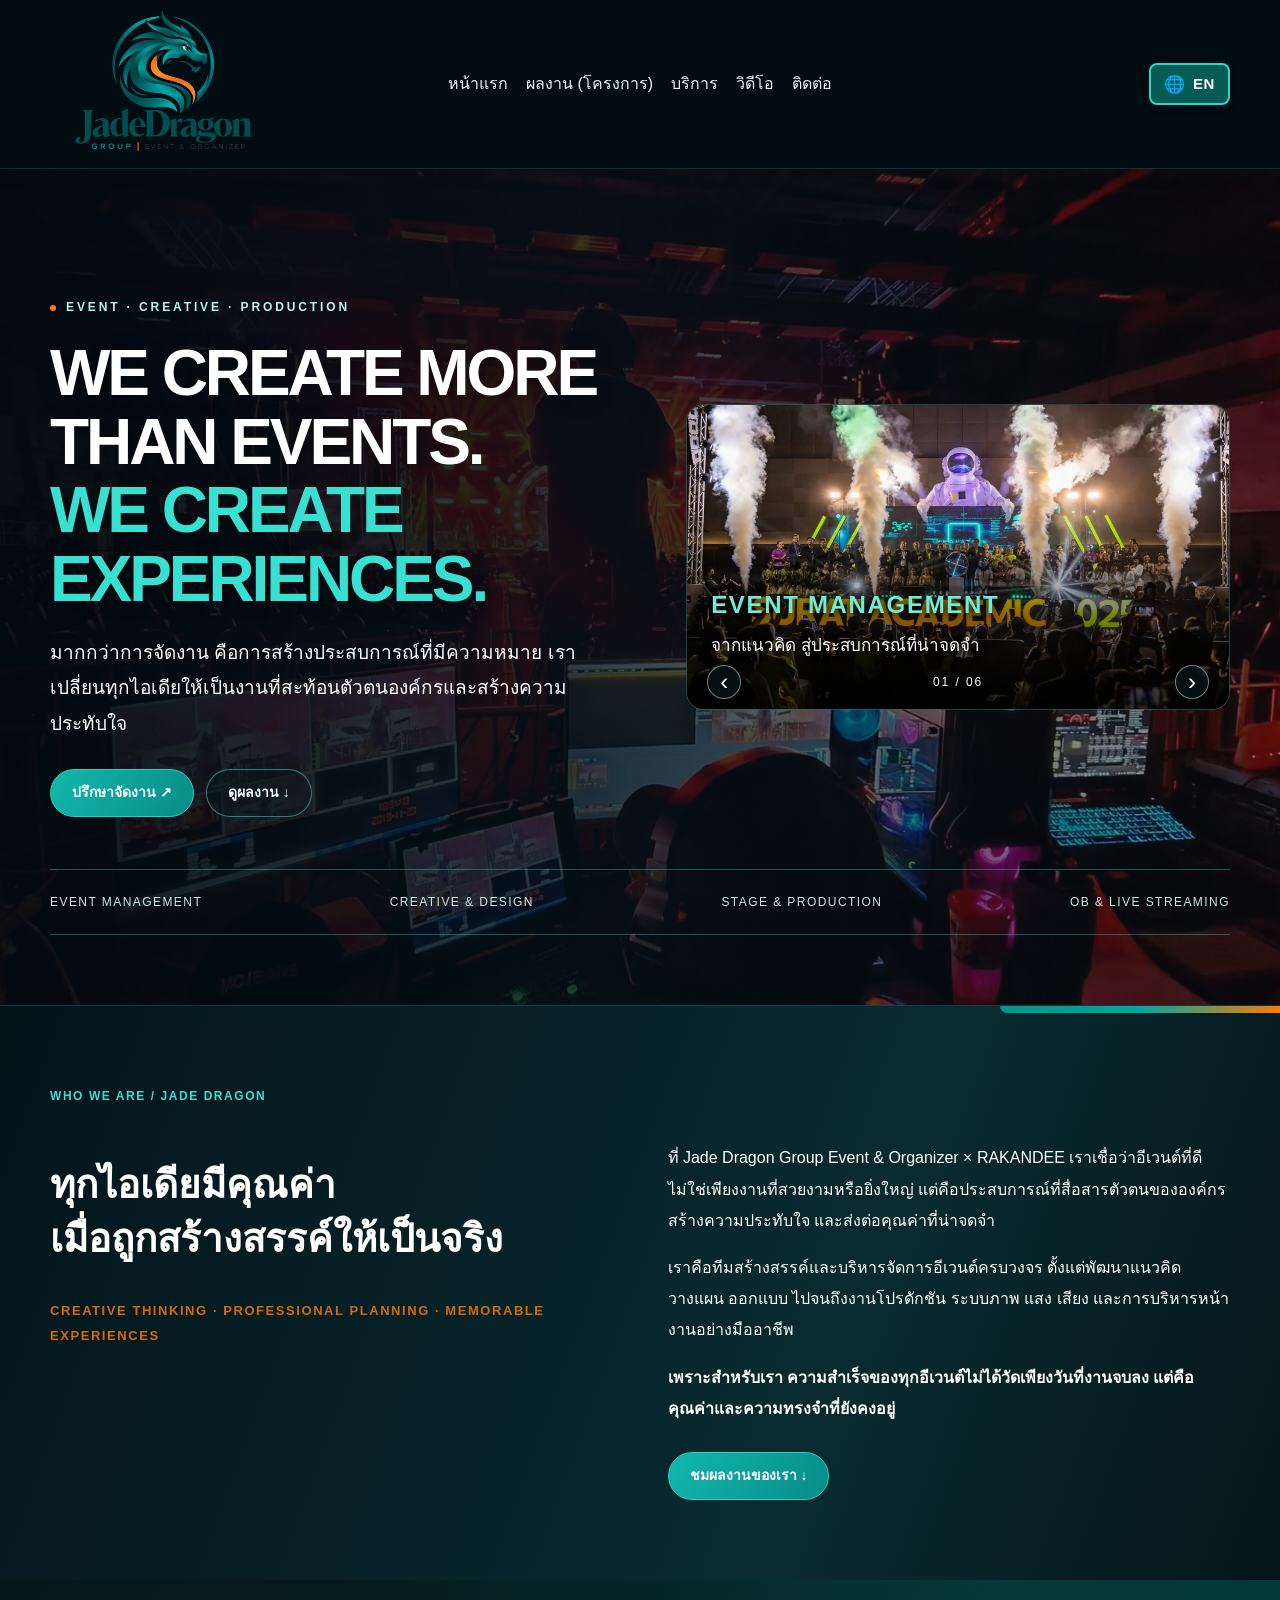
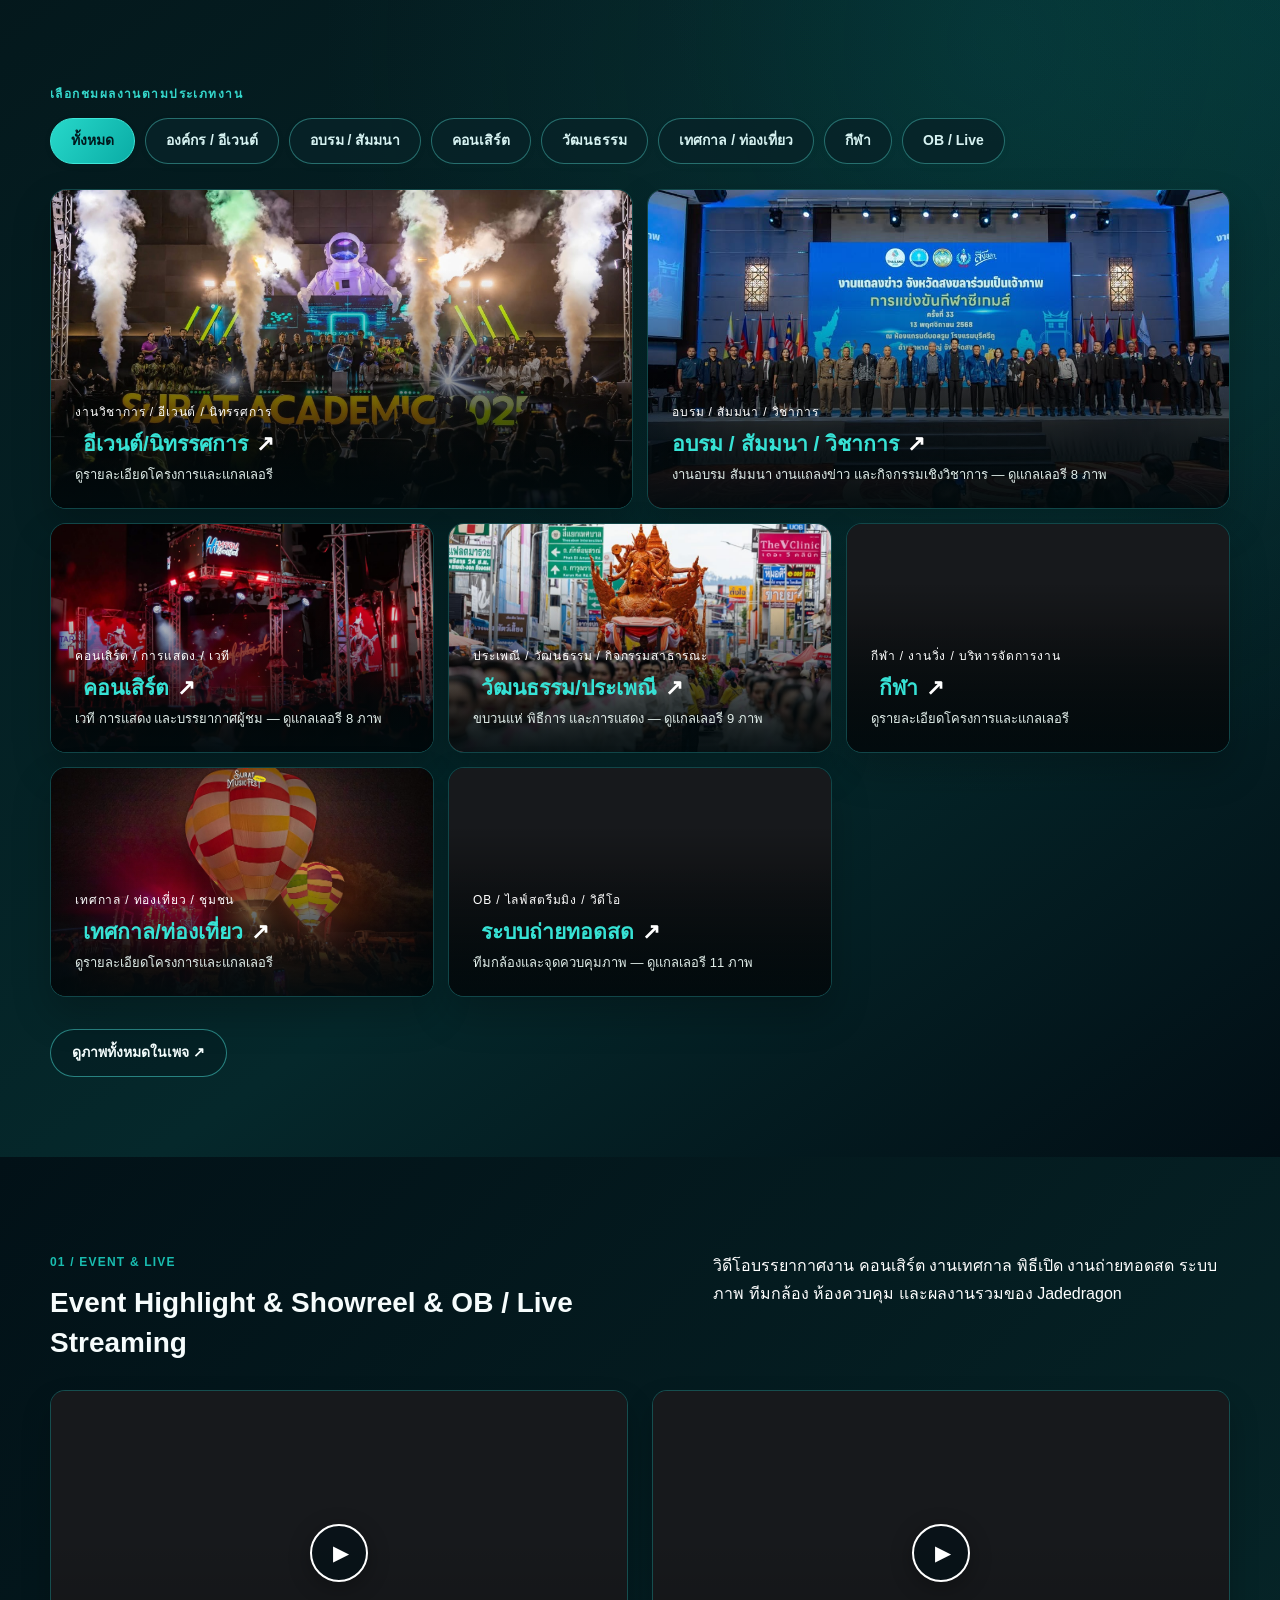
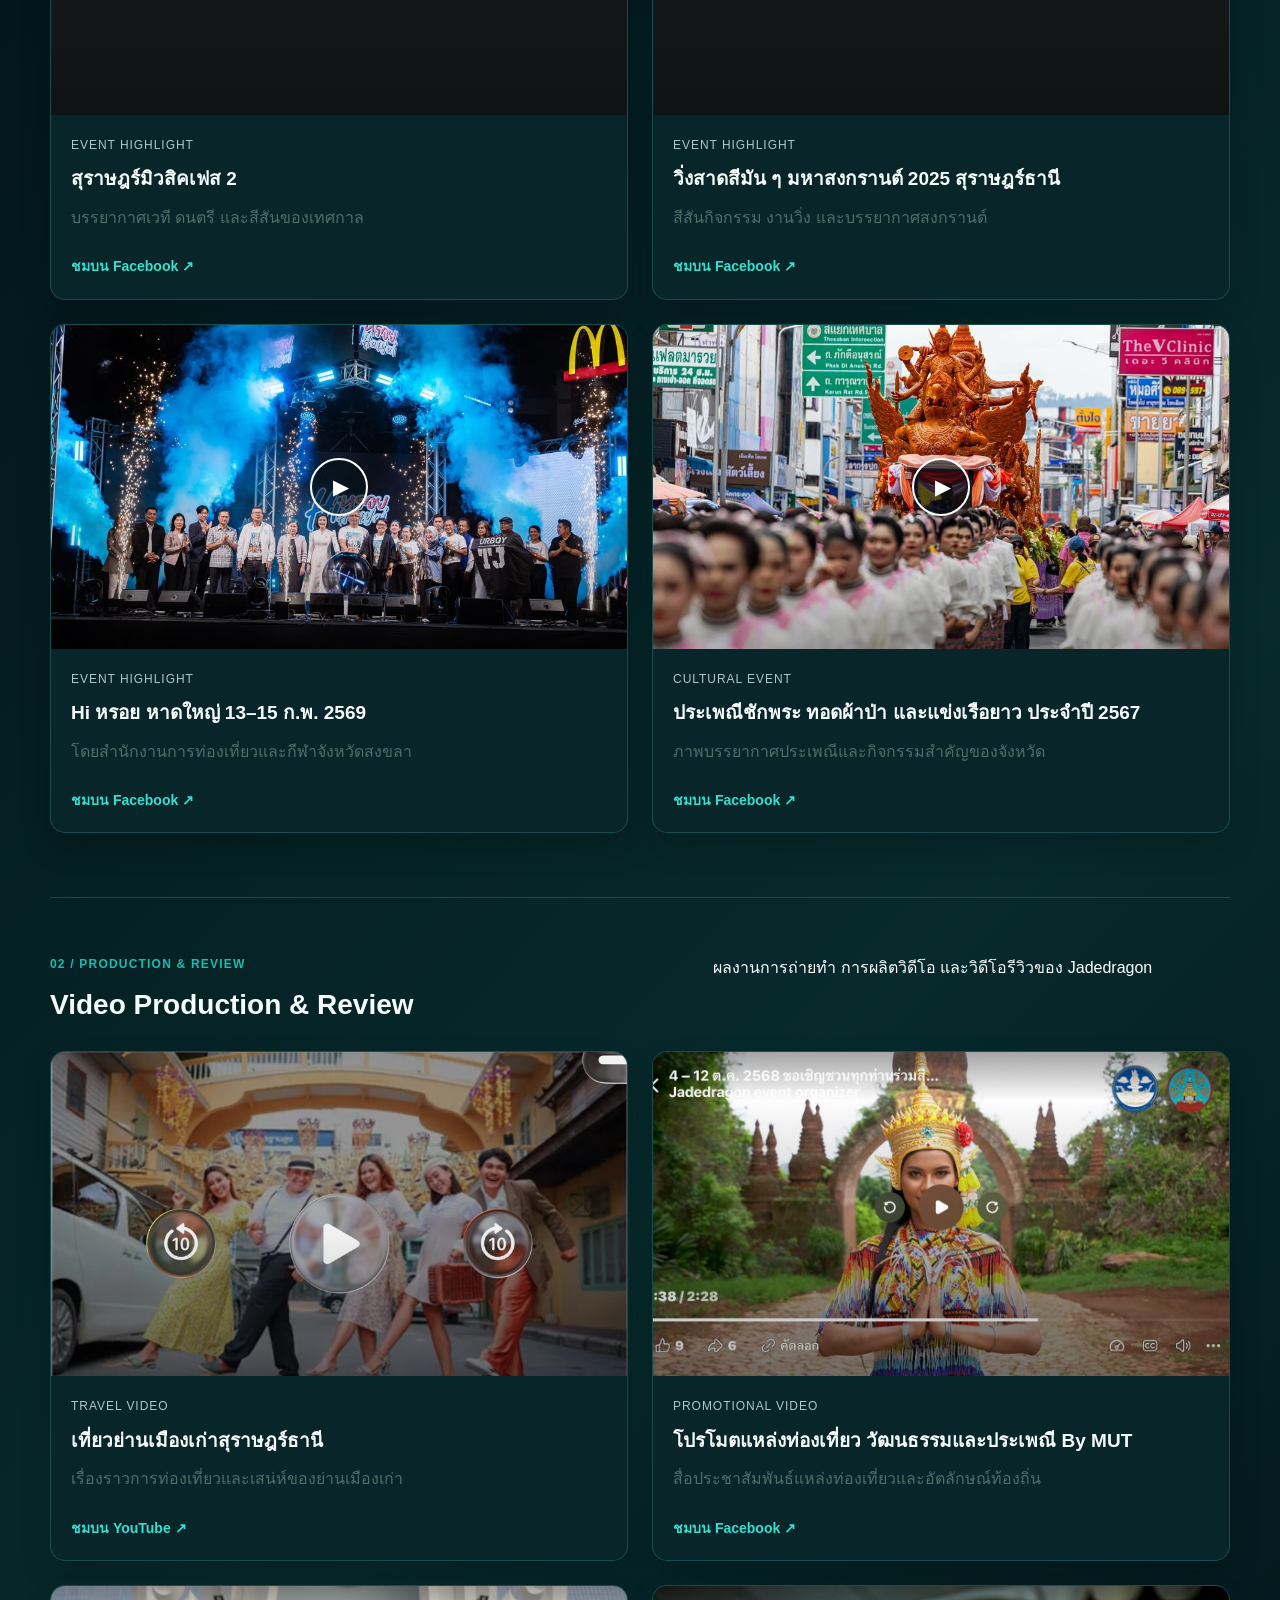
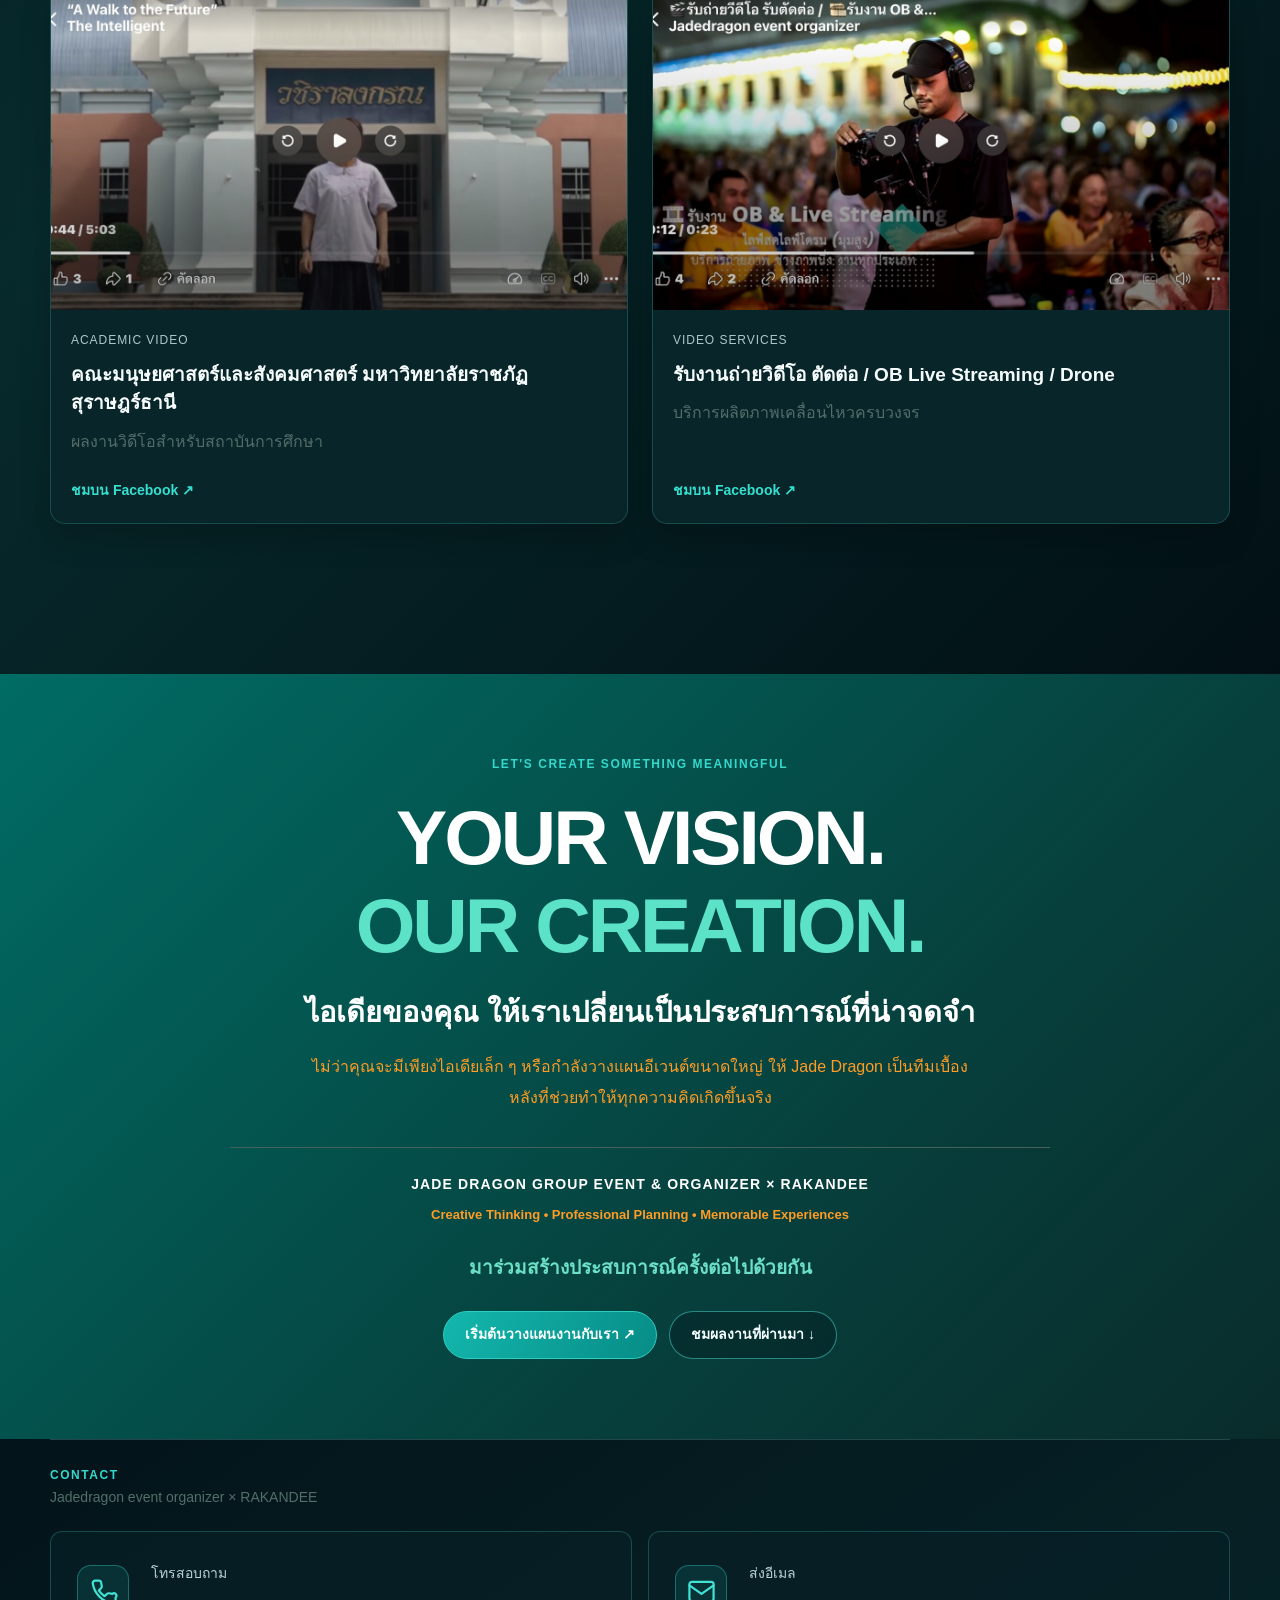
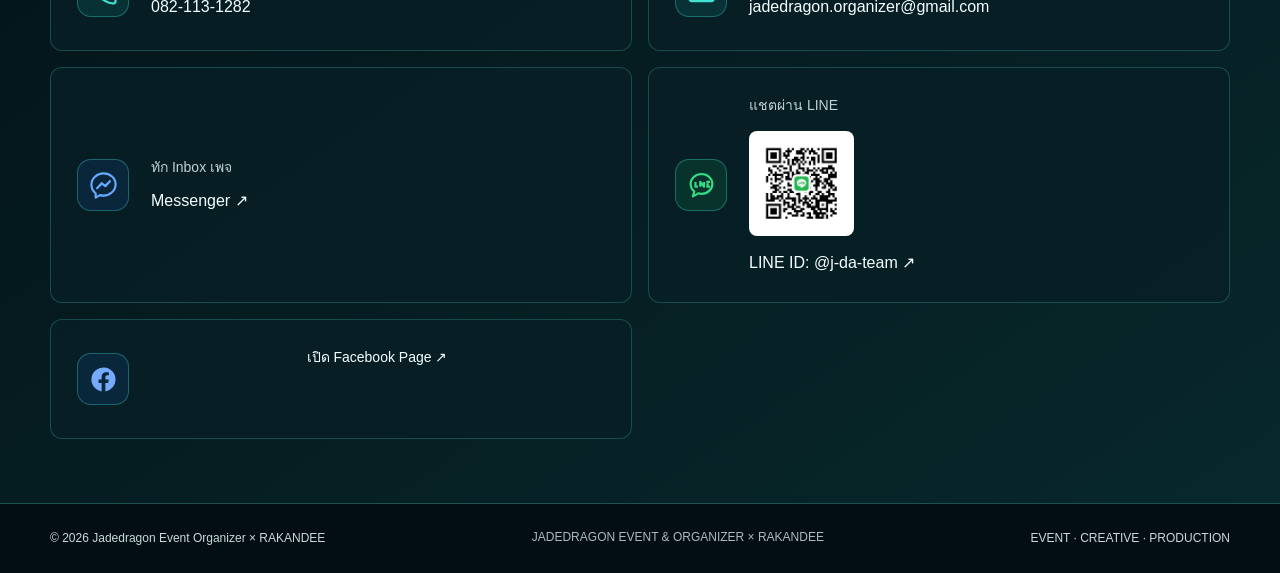
==== commit 2b01ffe0: "Remove two brands one team slogan from site footers" ====
--- a/index.html
+++ b/index.html
@@ -513,7 +513,7 @@
 <a class="contact-method" href="mailto:jadedragon.organizer@gmail.com"><span class="contact-channel-icon contact-icon-mail"><svg viewBox="0 0 24 24" fill="none" stroke="currentColor" stroke-width="1.8" stroke-linecap="round" stroke-linejoin="round" aria-hidden="true"><rect x="2" y="4" width="20" height="16" rx="2"/><path d="m2 7 10 7 10-7"/></svg></span><span class="contact-label" data-th="ส่งอีเมล" data-en="Email us">ส่งอีเมล</span><span class="contact-value">jadedragon.organizer@gmail.com</span></a>
 <a class="contact-method" href="https://m.me/RakkandeeByJadedragoneventorganizer" target="_blank" rel="noopener noreferrer"><span class="contact-channel-icon contact-icon-messenger"><svg viewBox="0 0 24 24" fill="none" stroke="currentColor" stroke-width="1.8" stroke-linecap="round" stroke-linejoin="round" aria-hidden="true"><path d="M12 2C6.5 2 2 6.2 2 11.4c0 2.8 1.3 5.3 3.5 7.1V22l3.6-2a11 11 0 0 0 2.9.4c5.5 0 10-4.2 10-9.4S17.5 2 12 2Z"/><path d="m6.7 14.3 4-4 2.8 2.3 3.8-4.2-4 4-2.8-2.3-3.8 4.2Z"/></svg></span><span class="contact-label" data-th="ทัก Inbox เพจ" data-en="Message our page">ทัก Inbox เพจ</span><span class="contact-value">Messenger ↗</span></a>
 <a class="contact-method line-contact" href="https://line.me/R/ti/p/%40j-da-team" target="_blank" rel="noopener noreferrer"><span class="contact-channel-icon contact-icon-line"><svg viewBox="0 0 24 24" fill="none" stroke="currentColor" stroke-width="1.8" stroke-linejoin="round" aria-hidden="true"><path d="M21 10.7c0 4.5-4 8.2-9 8.2-.9 0-1.8-.1-2.6-.4L5 21l1-4.2a7.9 7.9 0 0 1-3-6.1c0-4.5 4-8.2 9-8.2s9 3.7 9 8.2Z"/><path d="M7 9v4h2M11 13V9l3 4V9M16 9h3m-3 2h2m-2 2h3"/></svg></span><span class="contact-label" data-th="แชตผ่าน LINE" data-en="Chat on LINE">แชตผ่าน LINE</span><img class="line-qr" src="assets/line-qr-j-da-team.jpg" alt="สแกน QR Code เพื่อเพิ่มเพื่อน Jadedragon บน LINE" width="128" height="128" loading="lazy"><span class="contact-value">LINE ID: @j-da-team ↗</span></a>
-<a class="facebook-page-link" href="https://www.facebook.com/share/1DGdpn4LY4/?mibextid=wwXIfr" target="_blank" rel="noopener noreferrer"><span class="contact-channel-icon contact-icon-facebook"><svg viewBox="0 0 24 24" fill="currentColor" aria-hidden="true"><path d="M22 12a10 10 0 1 0-11.56 9.88v-6.99H7.9V12h2.54V9.8c0-2.5 1.49-3.89 3.77-3.89 1.1 0 2.25.2 2.25.2v2.47h-1.27c-1.25 0-1.64.78-1.64 1.58V12h2.8l-.45 2.89h-2.35v6.99A10 10 0 0 0 22 12Z"/></svg></span><img src="assets/jadedragon-logo-brand.webp" data-image-ref="jadedragon-logo" alt="Jadedragon" width="48" height="48" loading="lazy" decoding="async"><span data-th="เปิด Facebook Page ↗" data-en="Visit our Facebook page ↗">เปิด Facebook Page ↗</span></a></div></div></section></main><footer><div class="wrap footer-inner"><span>© 2026 Jadedragon Event Organizer × RAKANDEE</span><span class="jd-brand-footer" data-th="JADEDRAGON EVENT & ORGANIZER × RAKANDEE · สองแบรนด์ หนึ่งทีมงาน" data-en="JADEDRAGON EVENT & ORGANIZER × RAKANDEE · TWO BRANDS. ONE TEAM.">JADEDRAGON EVENT & ORGANIZER × RAKANDEE · สองแบรนด์ หนึ่งทีมงาน</span><span>EVENT · CREATIVE · PRODUCTION</span></div></footer><dialog id="caseModal" aria-labelledby="modalTitle"><button class="modal-close" id="closeModal" aria-label="ปิด / Close">×</button><div class="eyebrow" id="modalTag"></div><h2 id="modalTitle"></h2><p id="modalBody"></p><div id="trainingGallery" data-case-gallery="training" class="event-gallery" hidden><h3 data-th="ภาพงานอบรม สัมมนา และวิชาการ" data-en="Training, seminar and academic gallery">ภาพงานอบรม สัมมนา และวิชาการ</h3><div class="event-photos"><figure><img id="photo-training-1164" src="assets/recovered/a9a2e4c3086d7dd1a9e0.jpg" alt="ภาพหมู่ในงานแถลงข่าวและกิจกรรมวิชาการ" data-alt-th="ภาพหมู่ในงานแถลงข่าวและกิจกรรมวิชาการ" data-alt-en="Group photograph at a press conference and academic event" width="960" height="640" loading="lazy" decoding="async"><figcaption data-th="ภาพหมู่ในงานแถลงข่าวและกิจกรรมวิชาการ" data-en="Group photograph at a press conference and academic event">ภาพหมู่ในงานแถลงข่าวและกิจกรรมวิชาการ</figcaption></figure><figure><img id="photo-training-1163" src="assets/recovered/3d506ff16df055627df6.jpg" alt="เสวนาร่วมกับผู้บริหารและผู้แทนหน่วยงาน" data-alt-th="เสวนาร่วมกับผู้บริหารและผู้แทนหน่วยงาน" data-alt-en="Panel discussion with executives and agency representatives" width="960" height="640" loading="lazy" decoding="async"><figcaption data-th="เสวนาร่วมกับผู้บริหารและผู้แทนหน่วยงาน" data-en="Panel discussion with executives and agency representatives">เสวนาร่วมกับผู้บริหารและผู้แทนหน่วยงาน</figcaption></figure><figure><img id="photo-training-1147" src="assets/recovered/6adad270533771316355.jpg" alt="ภาพรวมเวทีและผู้เข้าร่วมงาน" data-alt-th="ภาพรวมเวทีและผู้เข้าร่วมงาน" data-alt-en="Stage and audience overview" width="2048" height="1365" loading="lazy" decoding="async"><figcaption data-th="ภาพรวมเวทีและผู้เข้าร่วมงาน" data-en="Stage and audience overview">ภาพรวมเวทีและผู้เข้าร่วมงาน</figcaption></figure><figure><img id="photo-training-1148" src="assets/recovered/343a1bc9d5336935171c.jpg" alt="บรรยากาศผู้เข้าร่วมงานภายในห้องประชุม" data-alt-th="บรรยากาศผู้เข้าร่วมงานภายในห้องประชุม" data-alt-en="Participants inside the conference hall" width="2048" height="1365" loading="lazy" decoding="async"><figcaption data-th="บรรยากาศผู้เข้าร่วมงานภายในห้องประชุม" data-en="Participants inside the conference hall">บรรยากาศผู้เข้าร่วมงานภายในห้องประชุม</figcaption></figure><figure><img id="photo-training-1149" src="assets/recovered/f202b8883b3f0769b98f.jpg" alt="จุดลงทะเบียนและต้อนรับผู้เข้าร่วมงาน" data-alt-th="จุดลงทะเบียนและต้อนรับผู้เข้าร่วมงาน" data-alt-en="Registration and welcome desk" width="2048" height="1365" loading="lazy" decoding="async"><figcaption data-th="จุดลงทะเบียนและต้อนรับผู้เข้าร่วมงาน" data-en="Registration and welcome desk">จุดลงทะเบียนและต้อนรับผู้เข้าร่วมงาน</figcaption></figure><figure><img id="photo-training-1146" src="assets/recovered/48a741467c70909597b0.jpg" alt="การแสดงบนเวทีประกอบพิธีการ" data-alt-th="การแสดงบนเวทีประกอบพิธีการ" data-alt-en="Stage performance during the ceremony" width="2048" height="1365" loading="lazy" decoding="async"><figcaption data-th="การแสดงบนเวทีประกอบพิธีการ" data-en="Stage performance during the ceremony">การแสดงบนเวทีประกอบพิธีการ</figcaption></figure><figure><img id="photo-training-1145" src="assets/recovered/8686d3b52ce43c968fee.jpg" alt="การแสดงและองค์ประกอบเวทีภายในงาน" data-alt-th="การแสดงและองค์ประกอบเวทีภายในงาน" data-alt-en="Performance and stage production" width="2048" height="1365" loading="lazy" decoding="async"><figcaption data-th="การแสดงและองค์ประกอบเวทีภายในงาน" data-en="Performance and stage production">การแสดงและองค์ประกอบเวทีภายในงาน</figcaption></figure><figure><img id="photo-training-1143" src="assets/recovered/f9f820a1b08b113cd715.jpg" alt="บรรยากาศงานสัมมนาและการนำเสนอวิชาการ" data-alt-th="บรรยากาศงานสัมมนาและการนำเสนอวิชาการ" data-alt-en="Seminar atmosphere and academic presentation" width="2048" height="1152" loading="lazy" decoding="async"><figcaption data-th="บรรยากาศงานสัมมนาและการนำเสนอวิชาการ" data-en="Seminar atmosphere and academic presentation">บรรยากาศงานสัมมนาและการนำเสนอวิชาการ</figcaption></figure></div></div>
+<a class="facebook-page-link" href="https://www.facebook.com/share/1DGdpn4LY4/?mibextid=wwXIfr" target="_blank" rel="noopener noreferrer"><span class="contact-channel-icon contact-icon-facebook"><svg viewBox="0 0 24 24" fill="currentColor" aria-hidden="true"><path d="M22 12a10 10 0 1 0-11.56 9.88v-6.99H7.9V12h2.54V9.8c0-2.5 1.49-3.89 3.77-3.89 1.1 0 2.25.2 2.25.2v2.47h-1.27c-1.25 0-1.64.78-1.64 1.58V12h2.8l-.45 2.89h-2.35v6.99A10 10 0 0 0 22 12Z"/></svg></span><img src="assets/jadedragon-logo-brand.webp" data-image-ref="jadedragon-logo" alt="Jadedragon" width="48" height="48" loading="lazy" decoding="async"><span data-th="เปิด Facebook Page ↗" data-en="Visit our Facebook page ↗">เปิด Facebook Page ↗</span></a></div></div></section></main><footer><div class="wrap footer-inner"><span>© 2026 Jadedragon Event Organizer × RAKANDEE</span><span class="jd-brand-footer" data-th="JADEDRAGON EVENT & ORGANIZER × RAKANDEE" data-en="JADEDRAGON EVENT & ORGANIZER × RAKANDEE">JADEDRAGON EVENT & ORGANIZER × RAKANDEE</span><span>EVENT · CREATIVE · PRODUCTION</span></div></footer><dialog id="caseModal" aria-labelledby="modalTitle"><button class="modal-close" id="closeModal" aria-label="ปิด / Close">×</button><div class="eyebrow" id="modalTag"></div><h2 id="modalTitle"></h2><p id="modalBody"></p><div id="trainingGallery" data-case-gallery="training" class="event-gallery" hidden><h3 data-th="ภาพงานอบรม สัมมนา และวิชาการ" data-en="Training, seminar and academic gallery">ภาพงานอบรม สัมมนา และวิชาการ</h3><div class="event-photos"><figure><img id="photo-training-1164" src="assets/recovered/a9a2e4c3086d7dd1a9e0.jpg" alt="ภาพหมู่ในงานแถลงข่าวและกิจกรรมวิชาการ" data-alt-th="ภาพหมู่ในงานแถลงข่าวและกิจกรรมวิชาการ" data-alt-en="Group photograph at a press conference and academic event" width="960" height="640" loading="lazy" decoding="async"><figcaption data-th="ภาพหมู่ในงานแถลงข่าวและกิจกรรมวิชาการ" data-en="Group photograph at a press conference and academic event">ภาพหมู่ในงานแถลงข่าวและกิจกรรมวิชาการ</figcaption></figure><figure><img id="photo-training-1163" src="assets/recovered/3d506ff16df055627df6.jpg" alt="เสวนาร่วมกับผู้บริหารและผู้แทนหน่วยงาน" data-alt-th="เสวนาร่วมกับผู้บริหารและผู้แทนหน่วยงาน" data-alt-en="Panel discussion with executives and agency representatives" width="960" height="640" loading="lazy" decoding="async"><figcaption data-th="เสวนาร่วมกับผู้บริหารและผู้แทนหน่วยงาน" data-en="Panel discussion with executives and agency representatives">เสวนาร่วมกับผู้บริหารและผู้แทนหน่วยงาน</figcaption></figure><figure><img id="photo-training-1147" src="assets/recovered/6adad270533771316355.jpg" alt="ภาพรวมเวทีและผู้เข้าร่วมงาน" data-alt-th="ภาพรวมเวทีและผู้เข้าร่วมงาน" data-alt-en="Stage and audience overview" width="2048" height="1365" loading="lazy" decoding="async"><figcaption data-th="ภาพรวมเวทีและผู้เข้าร่วมงาน" data-en="Stage and audience overview">ภาพรวมเวทีและผู้เข้าร่วมงาน</figcaption></figure><figure><img id="photo-training-1148" src="assets/recovered/343a1bc9d5336935171c.jpg" alt="บรรยากาศผู้เข้าร่วมงานภายในห้องประชุม" data-alt-th="บรรยากาศผู้เข้าร่วมงานภายในห้องประชุม" data-alt-en="Participants inside the conference hall" width="2048" height="1365" loading="lazy" decoding="async"><figcaption data-th="บรรยากาศผู้เข้าร่วมงานภายในห้องประชุม" data-en="Participants inside the conference hall">บรรยากาศผู้เข้าร่วมงานภายในห้องประชุม</figcaption></figure><figure><img id="photo-training-1149" src="assets/recovered/f202b8883b3f0769b98f.jpg" alt="จุดลงทะเบียนและต้อนรับผู้เข้าร่วมงาน" data-alt-th="จุดลงทะเบียนและต้อนรับผู้เข้าร่วมงาน" data-alt-en="Registration and welcome desk" width="2048" height="1365" loading="lazy" decoding="async"><figcaption data-th="จุดลงทะเบียนและต้อนรับผู้เข้าร่วมงาน" data-en="Registration and welcome desk">จุดลงทะเบียนและต้อนรับผู้เข้าร่วมงาน</figcaption></figure><figure><img id="photo-training-1146" src="assets/recovered/48a741467c70909597b0.jpg" alt="การแสดงบนเวทีประกอบพิธีการ" data-alt-th="การแสดงบนเวทีประกอบพิธีการ" data-alt-en="Stage performance during the ceremony" width="2048" height="1365" loading="lazy" decoding="async"><figcaption data-th="การแสดงบนเวทีประกอบพิธีการ" data-en="Stage performance during the ceremony">การแสดงบนเวทีประกอบพิธีการ</figcaption></figure><figure><img id="photo-training-1145" src="assets/recovered/8686d3b52ce43c968fee.jpg" alt="การแสดงและองค์ประกอบเวทีภายในงาน" data-alt-th="การแสดงและองค์ประกอบเวทีภายในงาน" data-alt-en="Performance and stage production" width="2048" height="1365" loading="lazy" decoding="async"><figcaption data-th="การแสดงและองค์ประกอบเวทีภายในงาน" data-en="Performance and stage production">การแสดงและองค์ประกอบเวทีภายในงาน</figcaption></figure><figure><img id="photo-training-1143" src="assets/recovered/f9f820a1b08b113cd715.jpg" alt="บรรยากาศงานสัมมนาและการนำเสนอวิชาการ" data-alt-th="บรรยากาศงานสัมมนาและการนำเสนอวิชาการ" data-alt-en="Seminar atmosphere and academic presentation" width="2048" height="1152" loading="lazy" decoding="async"><figcaption data-th="บรรยากาศงานสัมมนาและการนำเสนอวิชาการ" data-en="Seminar atmosphere and academic presentation">บรรยากาศงานสัมมนาและการนำเสนอวิชาการ</figcaption></figure></div></div>
 <div id="academicGallery" data-case-gallery="academic" class="event-gallery" hidden><h3 data-th="ภาพบรรยากาศงาน" data-en="Event gallery">ภาพบรรยากาศงาน</h3><div class="event-photos"><figure><img src="assets/recovered/d1d5c1c441560e15bec5.jpg" data-image-ref="photo-7536811cb968016b" alt="พิธีเปิด SURAT ACADEMIC 2025" data-alt-th="พิธีเปิด SURAT ACADEMIC 2025" data-alt-en="SURAT ACADEMIC 2025 opening ceremony" width="2048" height="1365" loading="lazy" decoding="async"><figcaption data-th="พิธีเปิด SURAT ACADEMIC 2025" data-en="SURAT ACADEMIC 2025 opening ceremony">พิธีเปิด SURAT ACADEMIC 2025</figcaption></figure><figure><img src="assets/recovered/850322398e264ab3c07b.jpg" data-image-ref="photo-4f367742a40ee839" alt="การแสดงบนเวที" data-alt-th="การแสดงบนเวที" data-alt-en="Stage performance" width="2048" height="1365" loading="lazy" decoding="async"><figcaption data-th="การแสดงบนเวที" data-en="Stage performance">การแสดงบนเวที</figcaption></figure><figure><img id="photo-987c16fe565c08a3" src="assets/recovered/3433241757b5bf428784.jpg" alt="ภาพหมู่บริเวณหน้างาน" data-alt-th="ภาพหมู่บริเวณหน้างาน" data-alt-en="Group portrait at the event" width="2048" height="1365" loading="lazy" decoding="async"><figcaption data-th="ภาพหมู่บริเวณหน้างาน" data-en="Group portrait at the event">ภาพหมู่บริเวณหน้างาน</figcaption></figure><figure><img id="photo-00588a370c85f300" src="assets/recovered/dc71fa42ac2d3f3f7b61.jpg" alt="บูธกิจกรรมภายในงาน" data-alt-th="บูธกิจกรรมภายในงาน" data-alt-en="Activity booth at the event" width="960" height="640" loading="lazy" decoding="async"><figcaption data-th="บูธกิจกรรมภายในงาน" data-en="Activity booth at the event">บูธกิจกรรมภายในงาน</figcaption></figure><figure><img id="photo-d17520d652db3fad" src="assets/recovered/943a80a9a95853d68be0.jpg" alt="บรรยากาศนิทรรศการ" data-alt-th="บรรยากาศนิทรรศการ" data-alt-en="Exhibition atmosphere" width="960" height="640" loading="lazy" decoding="async"><figcaption data-th="บรรยากาศนิทรรศการ" data-en="Exhibition atmosphere">บรรยากาศนิทรรศการ</figcaption></figure></div></div>
 <div id="prideGallery" data-case-gallery="pride" class="event-gallery" hidden><h3 data-th="ภาพบรรยากาศและโปสเตอร์งาน" data-en="Event photographs and poster">ภาพบรรยากาศและโปสเตอร์งาน</h3><div class="event-photos"><figure><img src="assets/recovered/4957f49add68b3d5b161.jpg" data-image-ref="photo-f5a85f90da65ad73" alt="บรรยากาศปล่อยตัวนักวิ่ง" data-alt-th="บรรยากาศปล่อยตัวนักวิ่ง" data-alt-en="Runners setting off from the start line" width="960" height="640" loading="lazy" decoding="async"><figcaption data-th="บรรยากาศปล่อยตัวนักวิ่ง" data-en="Runners setting off from the start line">บรรยากาศปล่อยตัวนักวิ่ง</figcaption></figure><figure><img id="photo-6bbce75179f6c0f1" src="assets/recovered/9e4c52d71efce42e93eb.jpg" alt="นักวิ่งออกจากจุดสตาร์ท" data-alt-th="นักวิ่งออกจากจุดสตาร์ท" data-alt-en="Runners leaving the start gate" width="2048" height="1365" loading="lazy" decoding="async"><figcaption data-th="นักวิ่งออกจากจุดสตาร์ท" data-en="Runners leaving the start gate">นักวิ่งออกจากจุดสตาร์ท</figcaption></figure><figure><img id="photo-ea7919abe528ee3b" src="assets/recovered/00eec898eada9f27e209.jpg" alt="กิจกรรมวอร์มอัพร่วมกัน" data-alt-th="กิจกรรมวอร์มอัพร่วมกัน" data-alt-en="A shared warm-up session" width="960" height="640" loading="lazy" decoding="async"><figcaption data-th="กิจกรรมวอร์มอัพร่วมกัน" data-en="A shared warm-up session">กิจกรรมวอร์มอัพร่วมกัน</figcaption></figure><figure><img id="photo-6c3fcadd32404dbd" src="assets/recovered/6f96fce1256ca6affd9c.jpg" alt="สีสันกิจกรรมบริเวณหน้างาน" data-alt-th="สีสันกิจกรรมบริเวณหน้างาน" data-alt-en="Colourful activities at the venue" width="1567" height="1045" loading="lazy" decoding="async"><figcaption data-th="สีสันกิจกรรมบริเวณหน้างาน" data-en="Colourful activities at the venue">สีสันกิจกรรมบริเวณหน้างาน</figcaption></figure><figure><img id="photo-ee7800c031e96278" src="assets/recovered/3109aadb6d6bb4587b94.jpg" alt="ภาพหมู่บริเวณซุ้มสตาร์ท" data-alt-th="ภาพหมู่บริเวณซุ้มสตาร์ท" data-alt-en="Group photograph at the start gate" width="1280" height="853" loading="lazy" decoding="async"><figcaption data-th="ภาพหมู่บริเวณซุ้มสตาร์ท" data-en="Group photograph at the start gate">ภาพหมู่บริเวณซุ้มสตาร์ท</figcaption></figure><figure><img id="photo-afa744f945c9f81d" src="assets/recovered/6b9c66d6824f3b41d36b.jpg" alt="สีสันการแต่งกายของผู้ร่วมงาน" data-alt-th="สีสันการแต่งกายของผู้ร่วมงาน" data-alt-en="Colourful costumes at the event" width="2048" height="1365" loading="lazy" decoding="async"><figcaption data-th="สีสันการแต่งกายของผู้ร่วมงาน" data-en="Colourful costumes at the event">สีสันการแต่งกายของผู้ร่วมงาน</figcaption></figure><figure><img id="photo-6c89f6119014bdde" src="assets/recovered/de55f083bfdc9585a745.jpg" alt="บรรยากาศบนเวที" data-alt-th="บรรยากาศบนเวที" data-alt-en="On-stage event atmosphere" width="1280" height="853" loading="lazy" decoding="async"><figcaption data-th="บรรยากาศบนเวที" data-en="On-stage event atmosphere">บรรยากาศบนเวที</figcaption></figure><figure><img id="photo-683487c8ad8754b9" src="assets/recovered/dc1c4150a3069f3243bb.jpg" alt="ภาพที่ระลึกพร้อมเหรียญ" data-alt-th="ภาพที่ระลึกพร้อมเหรียญ" data-alt-en="A keepsake photograph with medals" width="640" height="960" loading="lazy" decoding="async"><figcaption data-th="ภาพที่ระลึกพร้อมเหรียญ" data-en="A keepsake photograph with medals">ภาพที่ระลึกพร้อมเหรียญ</figcaption></figure><figure><img id="photo-368ec4fa8dda79f1" src="assets/recovered/c7e8a50c2fcef3e479a1.jpg" alt="ภาพหมู่ในเสื้องาน Surat Pride Run 2025" data-alt-th="ภาพหมู่ในเสื้องาน Surat Pride Run 2025" data-alt-en="Group photograph in Surat Pride Run 2025 shirts" width="960" height="960" loading="lazy" decoding="async"><figcaption data-th="ภาพหมู่ในเสื้องาน Surat Pride Run 2025" data-en="Group photograph in Surat Pride Run 2025 shirts">ภาพหมู่ในเสื้องาน Surat Pride Run 2025</figcaption></figure><figure><img id="photo-a0f2baea870d050a" src="assets/recovered/6249978609205c1d60cb.jpg" alt="กองอำนวยการและจุดพยาบาลภายในงาน" data-alt-th="กองอำนวยการและจุดพยาบาลภายในงาน" data-alt-en="Event coordination and first-aid stations" width="2048" height="1365" loading="lazy" decoding="async"><figcaption data-th="กองอำนวยการและจุดพยาบาลภายในงาน" data-en="Event coordination and first-aid stations">กองอำนวยการและจุดพยาบาลภายในงาน</figcaption></figure><figure><img id="photo-8e861865fd49d549" src="assets/recovered/28cdee2ef885c97134c2.jpg" alt="โปสเตอร์ประชาสัมพันธ์งานปี 2025 — งานที่ผ่านมาแล้ว" data-alt-th="โปสเตอร์ประชาสัมพันธ์งานปี 2025 — งานที่ผ่านมาแล้ว" data-alt-en="2025 event poster — past event" width="960" height="960" loading="lazy" decoding="async"><figcaption data-th="โปสเตอร์ประชาสัมพันธ์งานปี 2025 — งานที่ผ่านมาแล้ว" data-en="2025 event poster — past event">โปสเตอร์ประชาสัมพันธ์งานปี 2025 — งานที่ผ่านมาแล้ว</figcaption></figure></div></div>
 
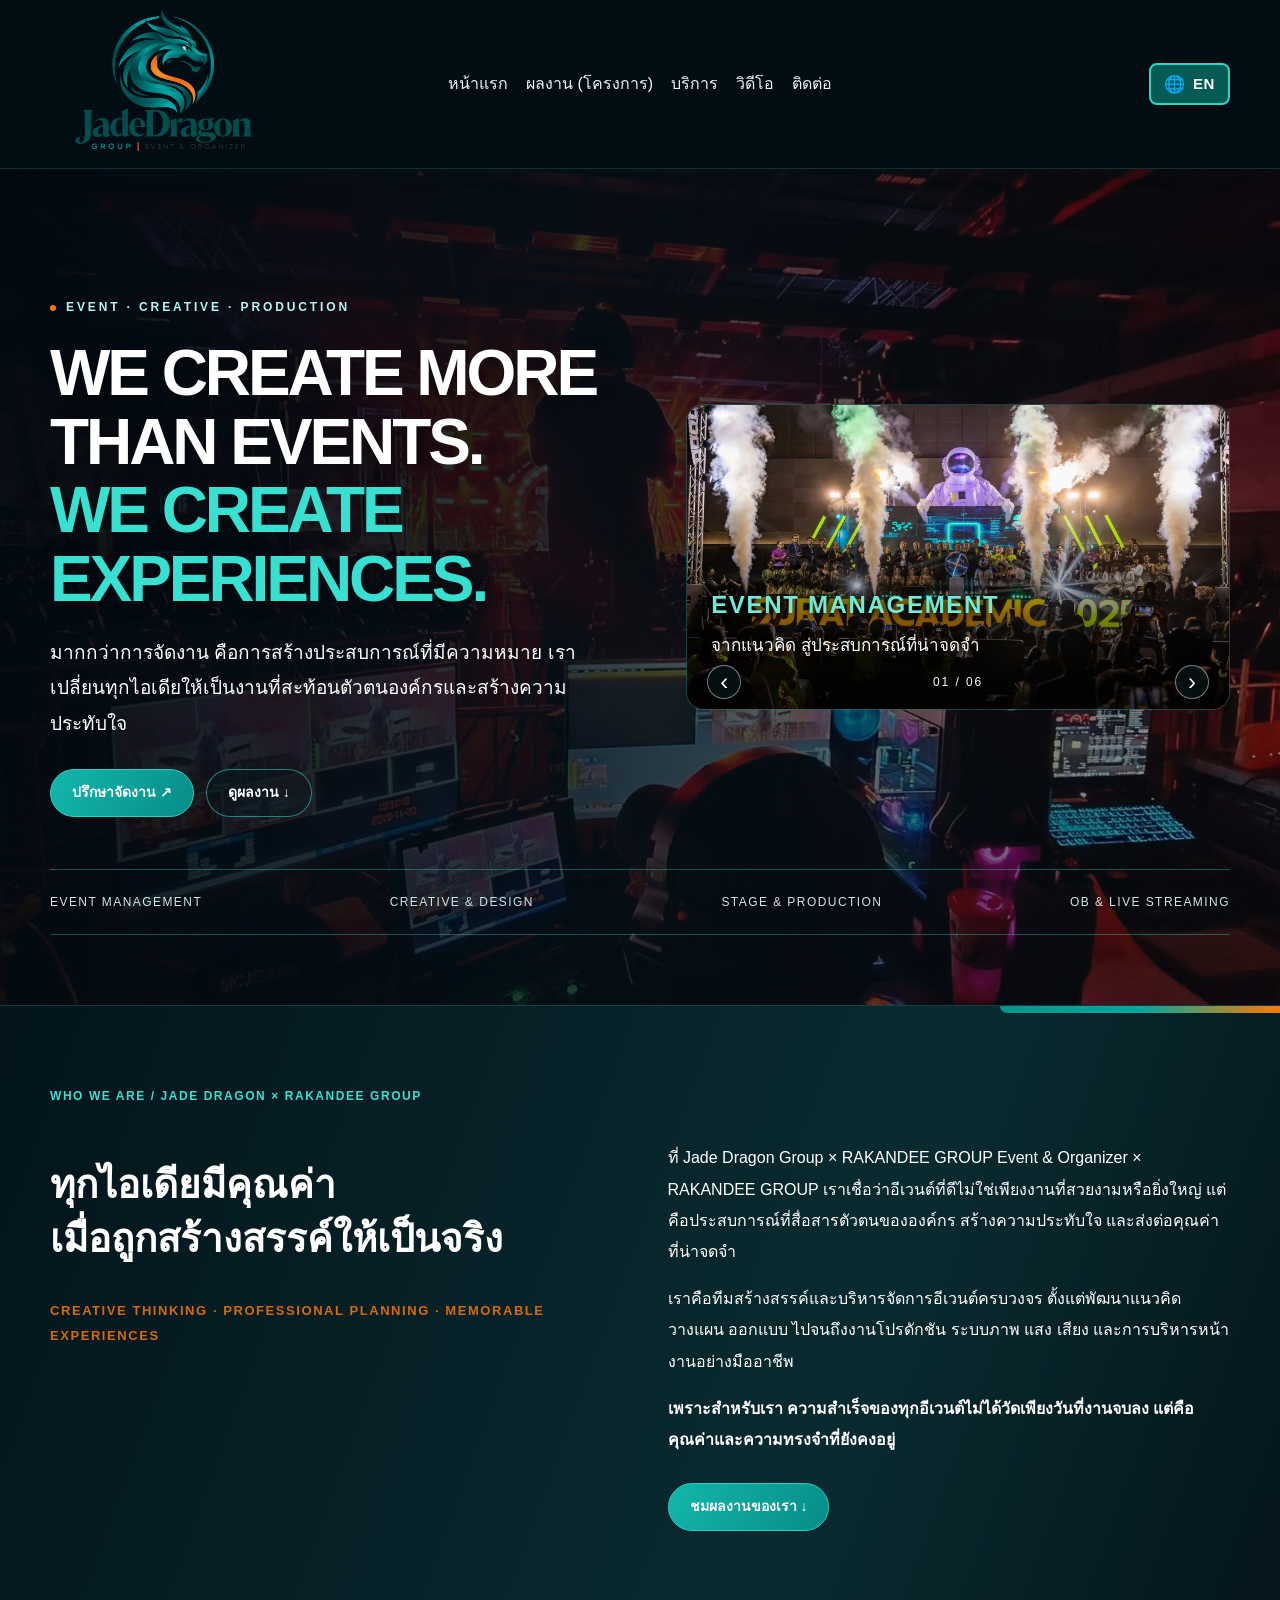
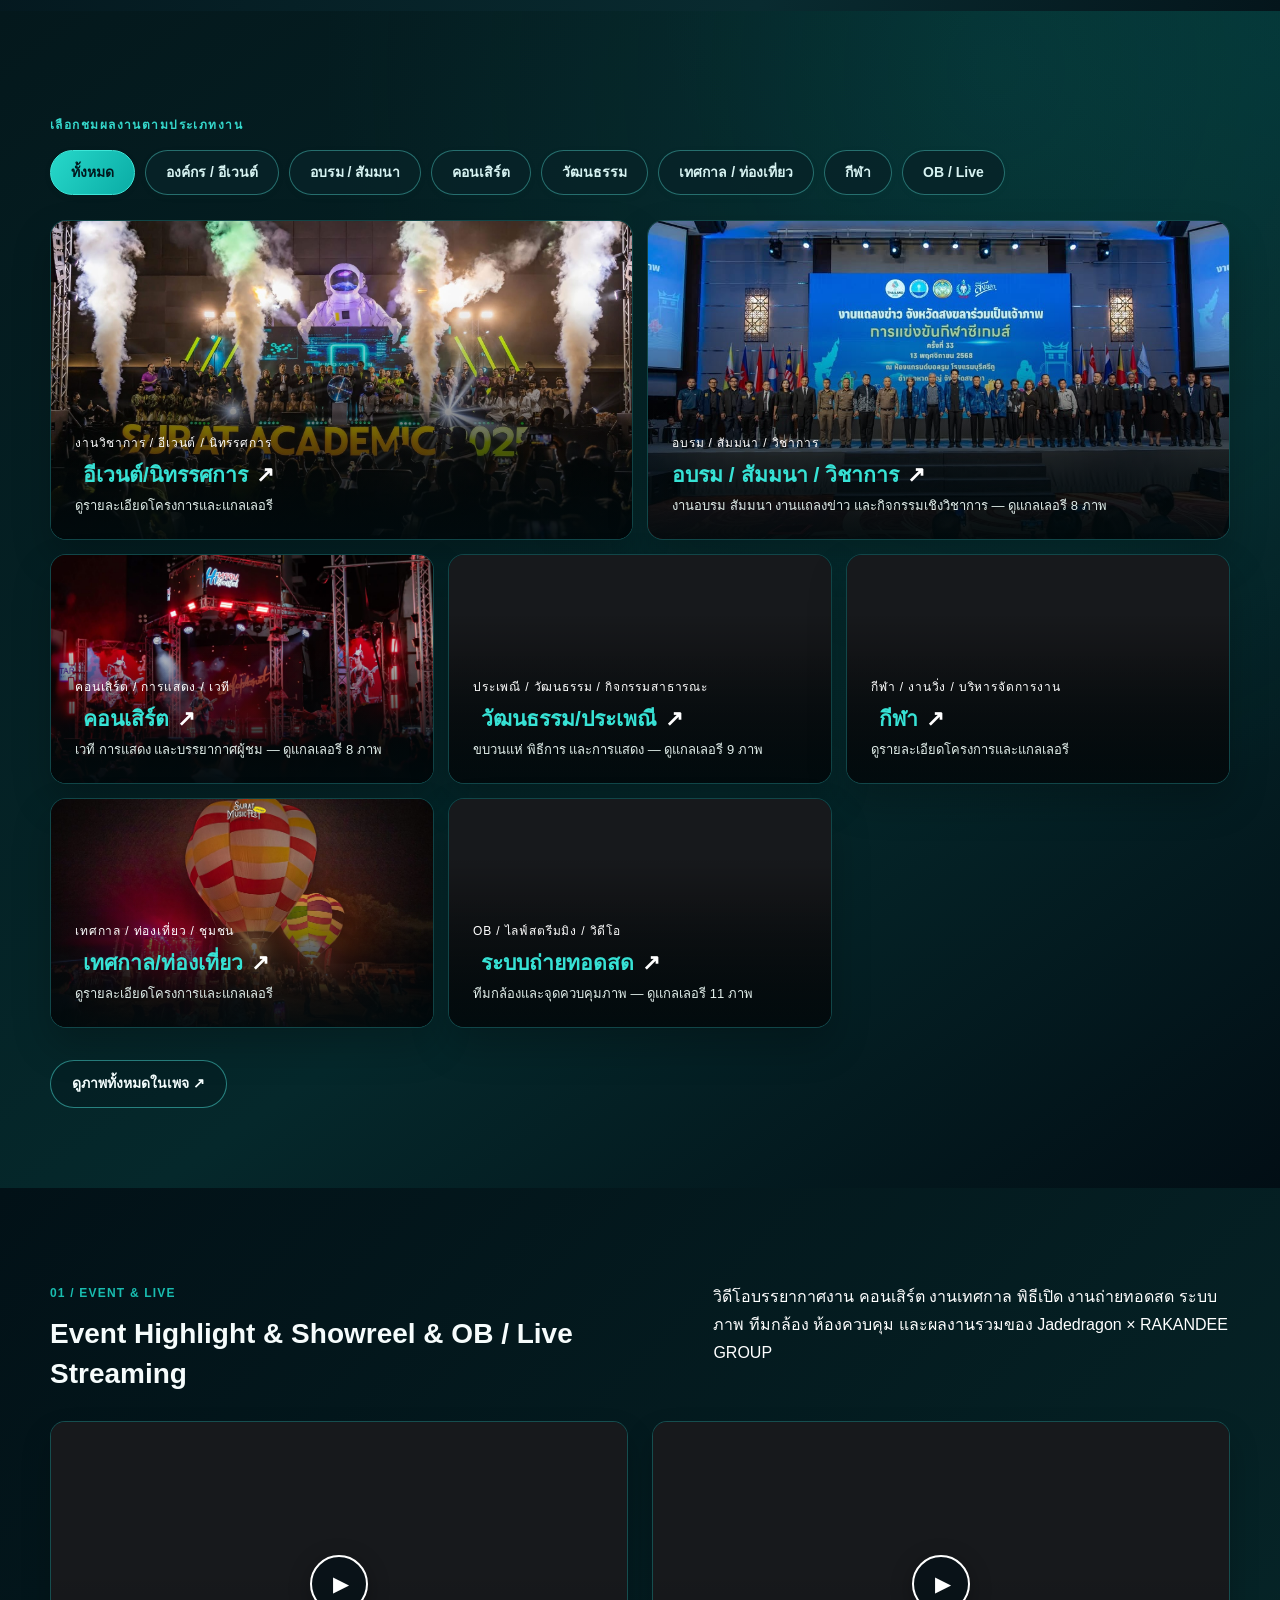
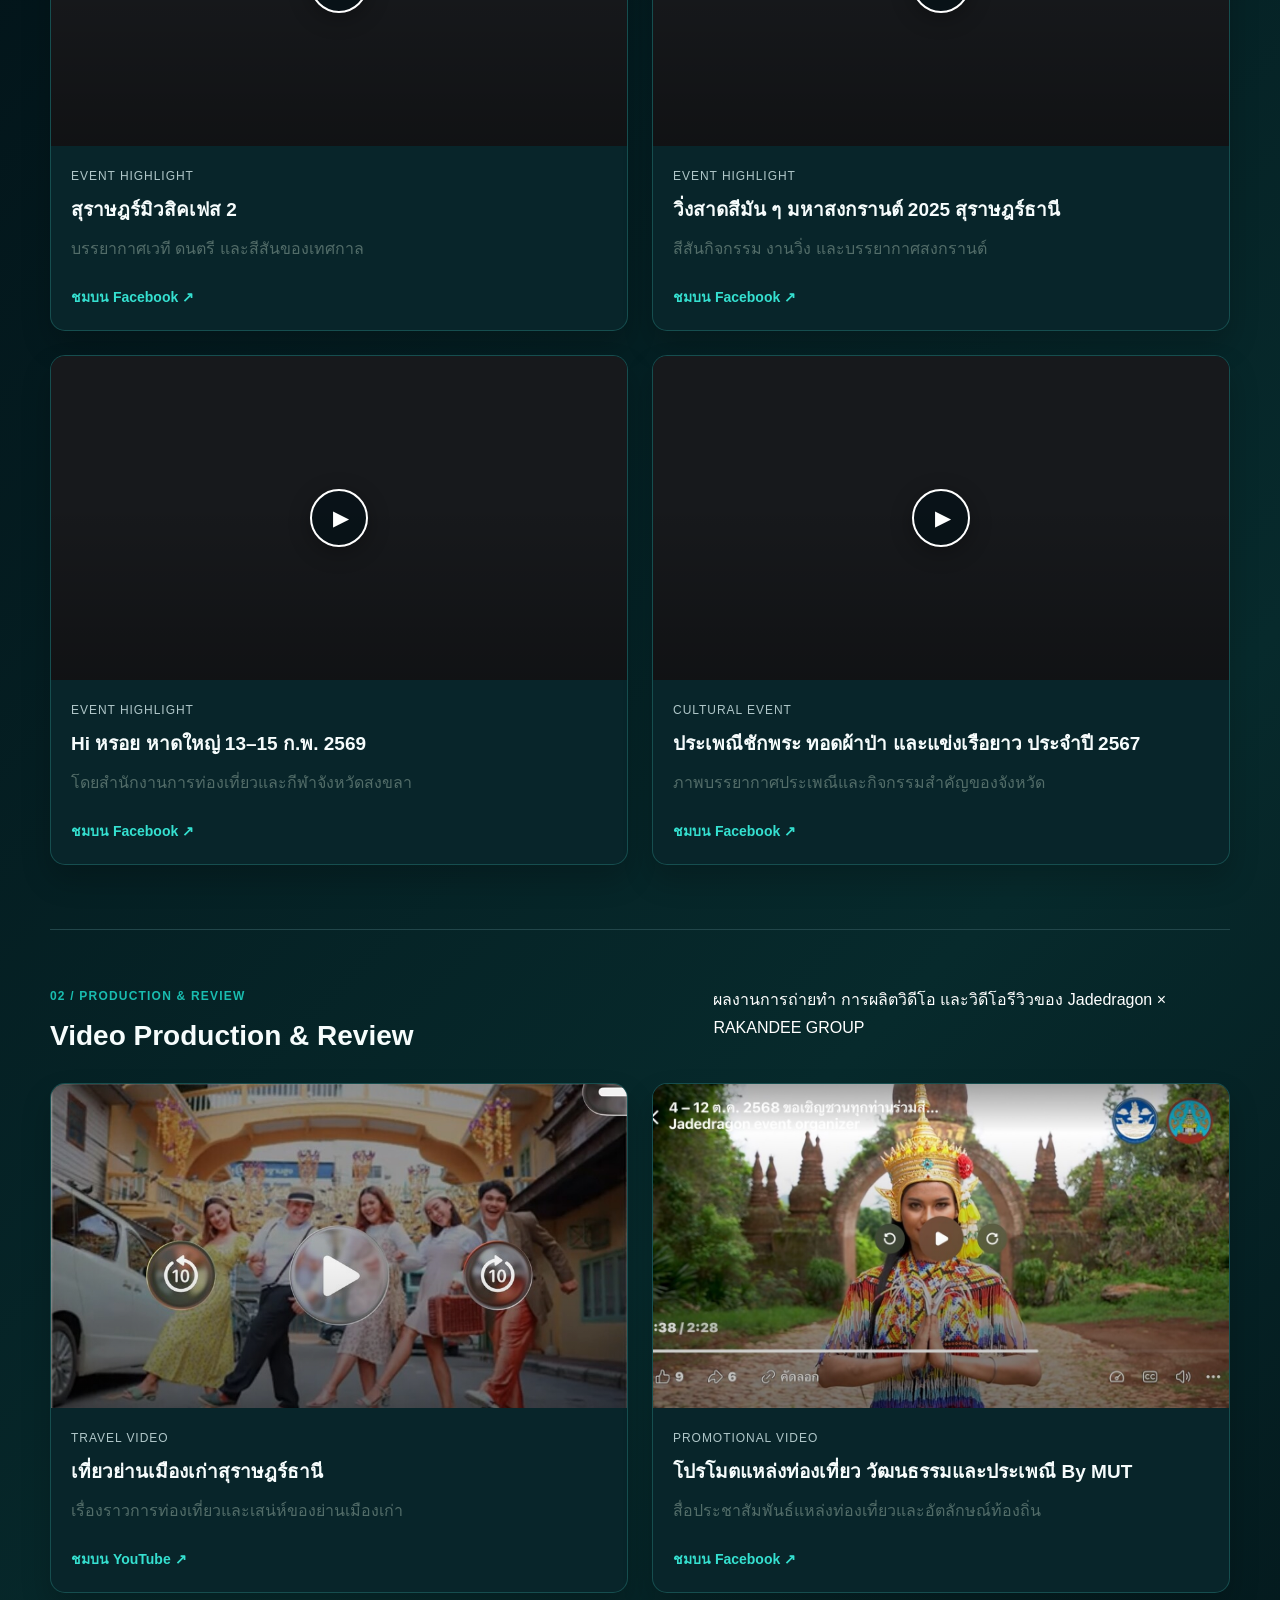
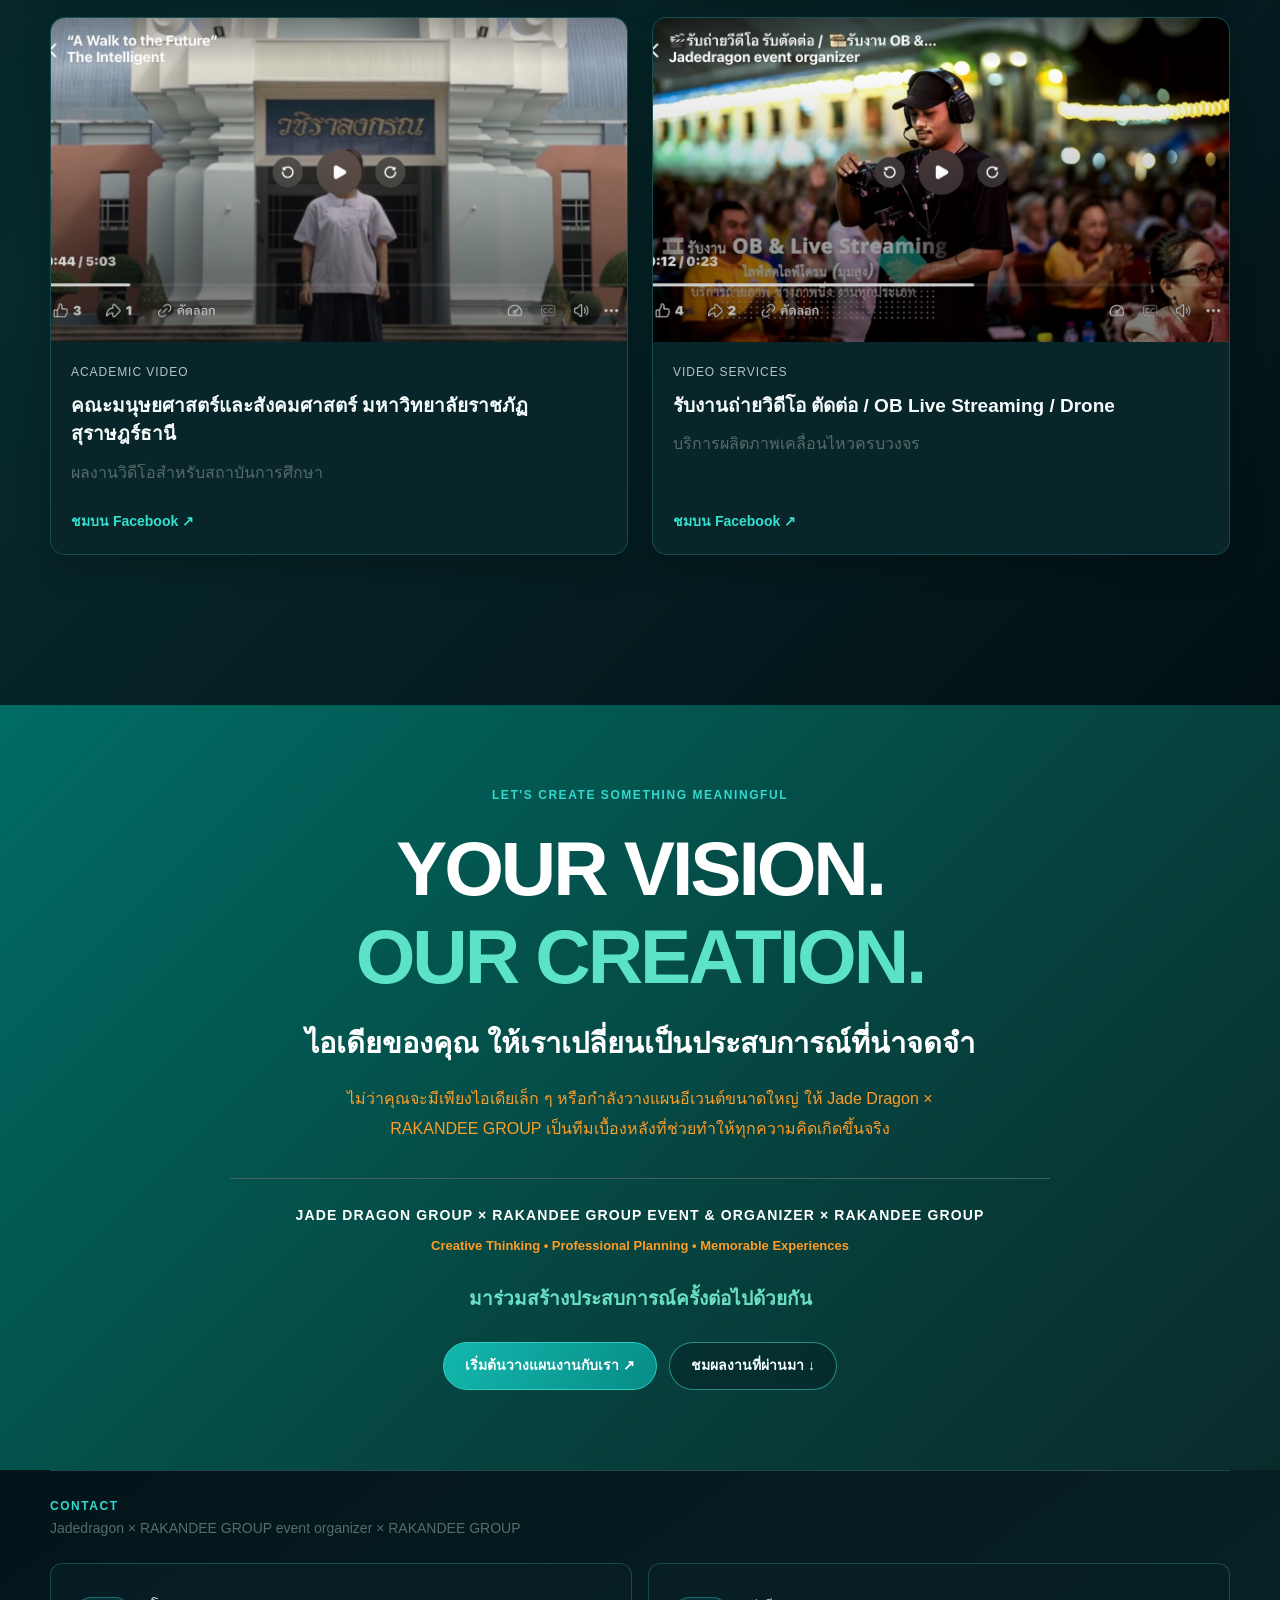
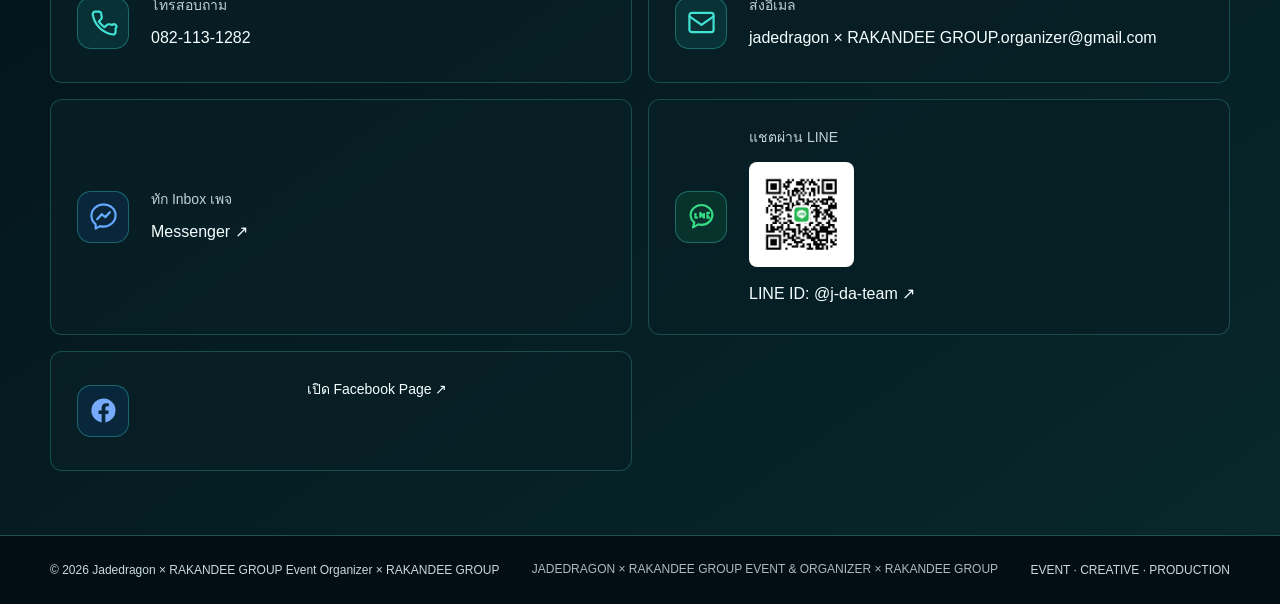
==== commit 3367db2d: "Update visible JadeDragon brand mentions to × RAKANDEE GROUP without altering logo assets" ====
--- a/index.html
+++ b/index.html
@@ -1,20 +1,20 @@
-<!doctype html><html lang="th"><head><!-- Recovered from bc4e9b81400fcf6b35d05067cb82251471d459a5; original repository files are unchanged. --><meta charset="utf-8"><meta name="viewport" content="width=device-width,initial-scale=1"><title>Jadedragon Event Organizer × RAKANDEE | รับจัดงานอีเวนต์ภาคใต้</title>
-<meta name="description" content="รับจัดงานอีเวนต์ ออกแบบและผลิตงาน เวที แสง สี เสียง OB และไลฟ์สตรีมมิง โดยทีม Jadedragon ให้บริการสุราษฎร์ธานีและทั่วภาคใต้">
+<!doctype html><html lang="th"><head><!-- Recovered from bc4e9b81400fcf6b35d05067cb82251471d459a5; original repository files are unchanged. --><meta charset="utf-8"><meta name="viewport" content="width=device-width,initial-scale=1"><title>Jadedragon × RAKANDEE GROUP Event Organizer × RAKANDEE GROUP | รับจัดงานอีเวนต์ภาคใต้</title>
+<meta name="description" content="รับจัดงานอีเวนต์ ออกแบบและผลิตงาน เวที แสง สี เสียง OB และไลฟ์สตรีมมิง โดยทีม Jadedragon × RAKANDEE GROUP ให้บริการสุราษฎร์ธานีและทั่วภาคใต้">
 <meta name="robots" content="index,follow,max-image-preview:large">
 <link rel="canonical" href="https://www.jadedragonevent.com/">
 <meta name="theme-color" content="#009688">
 <meta property="og:locale" content="th_TH">
 <meta property="og:type" content="website">
-<meta property="og:site_name" content="Jadedragon Event Organizer × RAKANDEE">
-<meta property="og:title" content="Jadedragon Event Organizer × RAKANDEE | รับจัดงานอีเวนต์ภาคใต้">
+<meta property="og:site_name" content="Jadedragon × RAKANDEE GROUP Event Organizer × RAKANDEE GROUP">
+<meta property="og:title" content="Jadedragon × RAKANDEE GROUP Event Organizer × RAKANDEE GROUP | รับจัดงานอีเวนต์ภาคใต้">
 <meta property="og:description" content="รับจัดงานอีเวนต์ ออกแบบและผลิตงาน เวที แสง สี เสียง OB และไลฟ์สตรีมมิง ให้บริการสุราษฎร์ธานีและทั่วภาคใต้">
 <meta property="og:url" content="https://www.jadedragonevent.com/">
 <meta property="og:image" content="https://www.jadedragonevent.com/assets/jadedragon-live-stream.jpg">
 <meta property="og:image:width" content="1672">
 <meta property="og:image:height" content="941">
-<meta property="og:image:alt" content="ทีม Jadedragon ดูแลการผลิตงานคอนเสิร์ต">
+<meta property="og:image:alt" content="ทีม Jadedragon × RAKANDEE GROUP ดูแลการผลิตงานคอนเสิร์ต">
 <meta name="twitter:card" content="summary_large_image">
-<meta name="twitter:title" content="Jadedragon Event Organizer × RAKANDEE | รับจัดงานอีเวนต์ภาคใต้">
+<meta name="twitter:title" content="Jadedragon × RAKANDEE GROUP Event Organizer × RAKANDEE GROUP | รับจัดงานอีเวนต์ภาคใต้">
 <meta name="twitter:description" content="รับจัดงานอีเวนต์ครบวงจร เวที แสง สี เสียง OB และไลฟ์สตรีมมิง ในสุราษฎร์ธานีและทั่วภาคใต้">
 <meta name="twitter:image" content="https://www.jadedragonevent.com/assets/jadedragon-live-stream.jpg">
 <script type="application/ld+json">{"@context":"https://schema.org","@type":"ProfessionalService","name":"Jadedragon Event Organizer × RAKANDEE","alternateName":"Jadedragon event organizer × RAKANDEE","url":"https://www.jadedragonevent.com/","logo":"https://www.jadedragonevent.com/assets/jadedragon-logo-brand.webp","image":"https://www.jadedragonevent.com/assets/jadedragon-live-stream.jpg","description":"รับจัดงานอีเวนต์ ออกแบบและผลิตงาน เวที แสง สี เสียง OB และไลฟ์สตรีมมิง ให้บริการสุราษฎร์ธานีและทั่วภาคใต้","telephone":"+66-82-113-1282","email":"jadedragon.organizer@gmail.com","address":{"@type":"PostalAddress","addressLocality":"เมืองสุราษฎร์ธานี","addressRegion":"สุราษฎร์ธานี","addressCountry":"TH"},"areaServed":[{"@type":"AdministrativeArea","name":"สุราษฎร์ธานี"},{"@type":"Place","name":"ภาคใต้ ประเทศไทย"}],"sameAs":["https://www.facebook.com/RakkandeeByJadedragoneventorganizer","https://line.me/R/ti/p/%40j-da-team"],"knowsAbout":["Event planning","Event production","Stage production","Lighting and sound","OB production","Live streaming","Photo and video production"]}</script>
@@ -428,7 +428,7 @@
 .jd-hero-slider .jd-slide-count{font-size:12px;letter-spacing:.16em}
 @media(prefers-reduced-motion:reduce){.jd-hero-slider .jd-slide{transition:none}}
 </style><link rel="stylesheet" href="assets/jadedragon-cinematic.css"><style>.jd-brand-contact{margin:26px auto}.jd-brand-footer{font-size:12px;opacity:.85;line-height:1.5}</style></head><body><a class="skip-link" href="#main">ข้ามไปเนื้อหา / Skip to content</a>
-<nav class="nav" aria-label="Main navigation"><div class="wrap navin"><a class="brand brand-logo" href="#home" aria-label="JadeDragon Group Event & Organizer × RAKANDEE"><span class="jd-logo-stack"><img id="jadedragon-logo" src="assets/jadedragon-logo-brand.webp" alt="JadeDragon Group Event & Organizer × RAKANDEE" width="900" height="593" decoding="async"></span></a><div class="links">
+<nav class="nav" aria-label="Main navigation"><div class="wrap navin"><a class="brand brand-logo" href="#home" aria-label="JadeDragon Group × RAKANDEE GROUP Event & Organizer × RAKANDEE GROUP"><span class="jd-logo-stack"><img id="jadedragon-logo" src="assets/jadedragon-logo-brand.webp" alt="JadeDragon Group × RAKANDEE GROUP Event & Organizer × RAKANDEE GROUP" width="900" height="593" decoding="async"></span></a><div class="links">
 <a href="#home" data-th="หน้าแรก" data-en="Home">หน้าแรก</a>
 <a href="projects/index.html" data-th="ผลงาน (โครงการ)" data-en="Projects">ผลงาน (โครงการ)</a>
 <a href="services.html" data-th="บริการ" data-en="Services">บริการ</a>
@@ -439,8 +439,8 @@
 <p class="lead" data-th="มากกว่าการจัดงาน คือการสร้างประสบการณ์ที่มีความหมาย เราเปลี่ยนทุกไอเดียให้เป็นงานที่สะท้อนตัวตนองค์กรและสร้างความประทับใจ" data-en="Ideas become experiences. Event design, management and production, brought together by one team.">มากกว่าการจัดงาน คือการสร้างประสบการณ์ที่มีความหมาย เราเปลี่ยนทุกไอเดียให้เป็นงานที่สะท้อนตัวตนองค์กรและสร้างความประทับใจ</p>
 <div class="hero-cta">
 <a class="btn primary" href="https://m.me/RakkandeeByJadedragoneventorganizer" target="_blank" rel="noopener noreferrer" data-th="ปรึกษาจัดงาน ↗" data-en="Discuss your event ↗">ปรึกษาจัดงาน ↗</a>
-<a class="btn" href="#work" data-th="ดูผลงาน ↓" data-en="Explore our work ↓">ดูผลงาน ↓</a></div></div><figure class="hero-visual jd-hero-slider" aria-label="สไลด์ผลงานจริง JadeDragon"><div class="jd-slides"><div class="jd-slide is-active" aria-hidden="false"><img src="assets/recovered/d1d5c1c441560e15bec5.jpg" alt="พิธีเปิด SURAT ACADEMIC 2025" loading="eager" decoding="async"><div class="jd-slide-caption"><strong>EVENT MANAGEMENT</strong><span>จากแนวคิด สู่ประสบการณ์ที่น่าจดจำ</span></div></div><div class="jd-slide" aria-hidden="true"><img src="assets/recovered/a9a2e4c3086d7dd1a9e0.jpg" alt="งานประชุมและวิชาการ" loading="lazy" decoding="async"><div class="jd-slide-caption"><strong>CREATIVE & DESIGN</strong><span>สร้างสรรค์ทุกรายละเอียดของงาน</span></div></div><div class="jd-slide" aria-hidden="true"><img src="assets/recovered/6c0bb193c0a4873f11f9.jpg" alt="การแสดงสดและระบบเวที" loading="lazy" decoding="async"><div class="jd-slide-caption"><strong>STAGE & PRODUCTION</strong><span>เวที แสง สี เสียง อย่างมืออาชีพ</span></div></div><div class="jd-slide" aria-hidden="true"><img src="assets/recovered/4a8897b8e5cbf5b423db.jpg" alt="งานประเพณีและขบวนแห่" loading="lazy" decoding="async"><div class="jd-slide-caption"><strong>FESTIVAL & CULTURE</strong><span>เชื่อมวัฒนธรรมกับประสบการณ์ร่วม</span></div></div><div class="jd-slide" aria-hidden="true"><img src="assets/recovered/46ef4d17103afe89364b.jpg" alt="Surat Music Fest" loading="lazy" decoding="async"><div class="jd-slide-caption"><strong>FESTIVAL & TOURISM</strong><span>สร้างสีสันให้ทุกเทศกาล</span></div></div><div class="jd-slide" aria-hidden="true"><img src="assets/recovered/e6ad357c362f1fda4f54.jpg" alt="ทีมควบคุมภาพและถ่ายทอดสด" loading="lazy" decoding="async"><div class="jd-slide-caption"><strong>OB & LIVE STREAMING</strong><span>ถ่ายทอดทุกช่วงเวลาสำคัญ</span></div></div></div><div class="jd-slide-controls"><button type="button" class="jd-prev" aria-label="ภาพก่อนหน้า">‹</button><span class="jd-slide-count" aria-live="polite">01 / 06</span><button type="button" class="jd-next" aria-label="ภาพถัดไป">›</button></div></figure></div><div class="capabilities"><span>EVENT MANAGEMENT</span><span>CREATIVE & DESIGN</span><span>STAGE & PRODUCTION</span><span>OB & LIVE STREAMING</span></div></div></header>
-<section id="about" class="jd-about"><div class="wrap"><div class="eyebrow">WHO WE ARE / JADE DRAGON</div><div class="jd-about-grid"><div><h2>ทุกไอเดียมีคุณค่า<br><span>เมื่อถูกสร้างสรรค์ให้เป็นจริง</span></h2><p class="jd-quote">CREATIVE THINKING · PROFESSIONAL PLANNING · MEMORABLE EXPERIENCES</p></div><div><p data-th="ที่ Jade Dragon Group Event & Organizer × RAKANDEE เราเชื่อว่าอีเวนต์ที่ดีไม่ใช่เพียงงานที่สวยงามหรือยิ่งใหญ่ แต่คือประสบการณ์ที่สื่อสารตัวตนขององค์กร สร้างความประทับใจ และส่งต่อคุณค่าที่น่าจดจำ" data-en="At Jade Dragon Group Event & Organizer × RAKANDEE, we believe a great event is more than beautiful or grand. It is an experience that expresses an organization’s identity, inspires its audience and leaves lasting value.">ที่ Jade Dragon Group Event & Organizer × RAKANDEE เราเชื่อว่าอีเวนต์ที่ดีไม่ใช่เพียงงานที่สวยงามหรือยิ่งใหญ่ แต่คือประสบการณ์ที่สื่อสารตัวตนขององค์กร สร้างความประทับใจ และส่งต่อคุณค่าที่น่าจดจำ</p><p data-th="เราคือทีมสร้างสรรค์และบริหารจัดการอีเวนต์ครบวงจร ตั้งแต่พัฒนาแนวคิด วางแผน ออกแบบ ไปจนถึงงานโปรดักชัน ระบบภาพ แสง เสียง และการบริหารหน้างานอย่างมืออาชีพ" data-en="We are a full-service creative event management team, from concept development, planning and design to production, visuals, lighting, sound and professional on-site management.">เราคือทีมสร้างสรรค์และบริหารจัดการอีเวนต์ครบวงจร ตั้งแต่พัฒนาแนวคิด วางแผน ออกแบบ ไปจนถึงงานโปรดักชัน ระบบภาพ แสง เสียง และการบริหารหน้างานอย่างมืออาชีพ</p><p class="jd-about-closing" data-th="เพราะสำหรับเรา ความสำเร็จของทุกอีเวนต์ไม่ได้วัดเพียงวันที่งานจบลง แต่คือคุณค่าและความทรงจำที่ยังคงอยู่" data-en="For us, an event’s success is measured not only by the day it ends, but by the value and memories that remain."><strong>เพราะสำหรับเรา ความสำเร็จของทุกอีเวนต์ไม่ได้วัดเพียงวันที่งานจบลง แต่คือคุณค่าและความทรงจำที่ยังคงอยู่</strong></p><a class="btn primary" href="#work">ชมผลงานของเรา ↓</a></div></div></div></section><section id="work"><div class="wrap">
+<a class="btn" href="#work" data-th="ดูผลงาน ↓" data-en="Explore our work ↓">ดูผลงาน ↓</a></div></div><figure class="hero-visual jd-hero-slider" aria-label="สไลด์ผลงานจริง JadeDragon × RAKANDEE GROUP"><div class="jd-slides"><div class="jd-slide is-active" aria-hidden="false"><img src="assets/recovered/d1d5c1c441560e15bec5.jpg" alt="พิธีเปิด SURAT ACADEMIC 2025" loading="eager" decoding="async"><div class="jd-slide-caption"><strong>EVENT MANAGEMENT</strong><span>จากแนวคิด สู่ประสบการณ์ที่น่าจดจำ</span></div></div><div class="jd-slide" aria-hidden="true"><img src="assets/recovered/a9a2e4c3086d7dd1a9e0.jpg" alt="งานประชุมและวิชาการ" loading="lazy" decoding="async"><div class="jd-slide-caption"><strong>CREATIVE & DESIGN</strong><span>สร้างสรรค์ทุกรายละเอียดของงาน</span></div></div><div class="jd-slide" aria-hidden="true"><img src="assets/recovered/6c0bb193c0a4873f11f9.jpg" alt="การแสดงสดและระบบเวที" loading="lazy" decoding="async"><div class="jd-slide-caption"><strong>STAGE & PRODUCTION</strong><span>เวที แสง สี เสียง อย่างมืออาชีพ</span></div></div><div class="jd-slide" aria-hidden="true"><img src="assets/recovered/4a8897b8e5cbf5b423db.jpg" alt="งานประเพณีและขบวนแห่" loading="lazy" decoding="async"><div class="jd-slide-caption"><strong>FESTIVAL & CULTURE</strong><span>เชื่อมวัฒนธรรมกับประสบการณ์ร่วม</span></div></div><div class="jd-slide" aria-hidden="true"><img src="assets/recovered/46ef4d17103afe89364b.jpg" alt="Surat Music Fest" loading="lazy" decoding="async"><div class="jd-slide-caption"><strong>FESTIVAL & TOURISM</strong><span>สร้างสีสันให้ทุกเทศกาล</span></div></div><div class="jd-slide" aria-hidden="true"><img src="assets/recovered/e6ad357c362f1fda4f54.jpg" alt="ทีมควบคุมภาพและถ่ายทอดสด" loading="lazy" decoding="async"><div class="jd-slide-caption"><strong>OB & LIVE STREAMING</strong><span>ถ่ายทอดทุกช่วงเวลาสำคัญ</span></div></div></div><div class="jd-slide-controls"><button type="button" class="jd-prev" aria-label="ภาพก่อนหน้า">‹</button><span class="jd-slide-count" aria-live="polite">01 / 06</span><button type="button" class="jd-next" aria-label="ภาพถัดไป">›</button></div></figure></div><div class="capabilities"><span>EVENT MANAGEMENT</span><span>CREATIVE & DESIGN</span><span>STAGE & PRODUCTION</span><span>OB & LIVE STREAMING</span></div></div></header>
+<section id="about" class="jd-about"><div class="wrap"><div class="eyebrow">WHO WE ARE / JADE DRAGON × RAKANDEE GROUP</div><div class="jd-about-grid"><div><h2>ทุกไอเดียมีคุณค่า<br><span>เมื่อถูกสร้างสรรค์ให้เป็นจริง</span></h2><p class="jd-quote">CREATIVE THINKING · PROFESSIONAL PLANNING · MEMORABLE EXPERIENCES</p></div><div><p data-th="ที่ Jade Dragon Group × RAKANDEE GROUP Event & Organizer × RAKANDEE GROUP เราเชื่อว่าอีเวนต์ที่ดีไม่ใช่เพียงงานที่สวยงามหรือยิ่งใหญ่ แต่คือประสบการณ์ที่สื่อสารตัวตนขององค์กร สร้างความประทับใจ และส่งต่อคุณค่าที่น่าจดจำ" data-en="At Jade Dragon Group × RAKANDEE GROUP Event & Organizer × RAKANDEE GROUP, we believe a great event is more than beautiful or grand. It is an experience that expresses an organization’s identity, inspires its audience and leaves lasting value.">ที่ Jade Dragon Group × RAKANDEE GROUP Event & Organizer × RAKANDEE GROUP เราเชื่อว่าอีเวนต์ที่ดีไม่ใช่เพียงงานที่สวยงามหรือยิ่งใหญ่ แต่คือประสบการณ์ที่สื่อสารตัวตนขององค์กร สร้างความประทับใจ และส่งต่อคุณค่าที่น่าจดจำ</p><p data-th="เราคือทีมสร้างสรรค์และบริหารจัดการอีเวนต์ครบวงจร ตั้งแต่พัฒนาแนวคิด วางแผน ออกแบบ ไปจนถึงงานโปรดักชัน ระบบภาพ แสง เสียง และการบริหารหน้างานอย่างมืออาชีพ" data-en="We are a full-service creative event management team, from concept development, planning and design to production, visuals, lighting, sound and professional on-site management.">เราคือทีมสร้างสรรค์และบริหารจัดการอีเวนต์ครบวงจร ตั้งแต่พัฒนาแนวคิด วางแผน ออกแบบ ไปจนถึงงานโปรดักชัน ระบบภาพ แสง เสียง และการบริหารหน้างานอย่างมืออาชีพ</p><p class="jd-about-closing" data-th="เพราะสำหรับเรา ความสำเร็จของทุกอีเวนต์ไม่ได้วัดเพียงวันที่งานจบลง แต่คือคุณค่าและความทรงจำที่ยังคงอยู่" data-en="For us, an event’s success is measured not only by the day it ends, but by the value and memories that remain."><strong>เพราะสำหรับเรา ความสำเร็จของทุกอีเวนต์ไม่ได้วัดเพียงวันที่งานจบลง แต่คือคุณค่าและความทรงจำที่ยังคงอยู่</strong></p><a class="btn primary" href="#work">ชมผลงานของเรา ↓</a></div></div></div></section><section id="work"><div class="wrap">
 <div id="work-types" class="eyebrow jd-type-label" data-th="เลือกชมผลงานตามประเภทงาน" data-en="EXPLORE WORK BY EVENT TYPE">เลือกชมผลงานตามประเภทงาน</div><div class="portfolio-tools" role="group" aria-label="Filter projects">
 <button class="chip active" data-filter="all" aria-pressed="true" data-th="ทั้งหมด" data-en="All">ทั้งหมด</button>
 <button class="chip " data-filter="corporate" aria-pressed="false" data-th="องค์กร / อีเวนต์" data-en="Corporate / Events">องค์กร / อีเวนต์</button>
@@ -489,7 +489,7 @@
 
 
 <div class="video-category">
-<div class="video-category-head"><div><small>01 / EVENT &amp; LIVE</small><h3>Event Highlight &amp; Showreel &amp; OB / Live Streaming</h3></div><p data-th="วิดีโอบรรยากาศงาน คอนเสิร์ต งานเทศกาล พิธีเปิด งานถ่ายทอดสด ระบบภาพ ทีมกล้อง ห้องควบคุม และผลงานรวมของ Jadedragon" data-en="Event, concert, festival, opening ceremony and live-streaming highlights, including camera crews, visual systems, control rooms and Jadedragon showreels.">วิดีโอบรรยากาศงาน คอนเสิร์ต งานเทศกาล พิธีเปิด งานถ่ายทอดสด ระบบภาพ ทีมกล้อง ห้องควบคุม และผลงานรวมของ Jadedragon</p></div>
+<div class="video-category-head"><div><small>01 / EVENT &amp; LIVE</small><h3>Event Highlight &amp; Showreel &amp; OB / Live Streaming</h3></div><p data-th="วิดีโอบรรยากาศงาน คอนเสิร์ต งานเทศกาล พิธีเปิด งานถ่ายทอดสด ระบบภาพ ทีมกล้อง ห้องควบคุม และผลงานรวมของ Jadedragon × RAKANDEE GROUP" data-en="Event, concert, festival, opening ceremony and live-streaming highlights, including camera crews, visual systems, control rooms and Jadedragon × RAKANDEE GROUP showreels.">วิดีโอบรรยากาศงาน คอนเสิร์ต งานเทศกาล พิธีเปิด งานถ่ายทอดสด ระบบภาพ ทีมกล้อง ห้องควบคุม และผลงานรวมของ Jadedragon × RAKANDEE GROUP</p></div>
 <div class="video-grid video-grid-featured">
 <a class="video-card" href="https://www.facebook.com/RakkandeeByJadedragoneventorganizer/videos/369171052692812/?fs=e&amp;s=TIeQ9V&amp;fs=e" target="_blank" rel="noopener noreferrer"><span class="video-thumb"><img id="video-cover-event-surat-music-fest-2" src="assets/recovered/f157ab36f097bab887d3.jpg" alt="สุราษฎร์มิวสิคเฟส 2" data-alt-th="สุราษฎร์มิวสิคเฟส 2" data-alt-en="Surat Music Fest 2" loading="lazy" decoding="async"><span class="video-play" aria-hidden="true">▶</span></span><div class="video-copy"><small>EVENT HIGHLIGHT</small><h3>สุราษฎร์มิวสิคเฟส 2</h3><p data-th="บรรยากาศเวที ดนตรี และสีสันของเทศกาล" data-en="Stage, music and festival atmosphere.">บรรยากาศเวที ดนตรี และสีสันของเทศกาล</p><span class="video-watch" data-th="ชมบน Facebook ↗" data-en="Watch on Facebook ↗">ชมบน Facebook ↗</span></div></a>
 <a class="video-card" href="https://www.facebook.com/RakkandeeByJadedragoneventorganizer/videos/1753575935562398/?fs=e" target="_blank" rel="noopener noreferrer"><span class="video-thumb"><img src="assets/recovered/4957f49add68b3d5b161.jpg" data-image-ref="photo-f5a85f90da65ad73" alt="วิ่งสาดสีมัน ๆ มหาสงกรานต์ 2025 สุราษฎร์ธานี" data-alt-th="วิ่งสาดสีมัน ๆ มหาสงกรานต์ 2025 สุราษฎร์ธานี" data-alt-en="Colour Run Maha Songkran 2025, Surat Thani" loading="lazy" decoding="async"><span class="video-play" aria-hidden="true">▶</span></span><div class="video-copy"><small>EVENT HIGHLIGHT</small><h3>วิ่งสาดสีมัน ๆ มหาสงกรานต์ 2025 สุราษฎร์ธานี</h3><p data-th="สีสันกิจกรรม งานวิ่ง และบรรยากาศสงกรานต์" data-en="A colourful run and Songkran event atmosphere.">สีสันกิจกรรม งานวิ่ง และบรรยากาศสงกรานต์</p><span class="video-watch" data-th="ชมบน Facebook ↗" data-en="Watch on Facebook ↗">ชมบน Facebook ↗</span></div></a>
@@ -499,7 +499,7 @@
 </div>
 
 <div class="video-category">
-<div class="video-category-head"><div><small>02 / PRODUCTION &amp; REVIEW</small><h3>Video Production &amp; Review</h3></div><p data-th="ผลงานการถ่ายทำ การผลิตวิดีโอ และวิดีโอรีวิวของ Jadedragon" data-en="Jadedragon filming, video production and review work.">ผลงานการถ่ายทำ การผลิตวิดีโอ และวิดีโอรีวิวของ Jadedragon</p></div>
+<div class="video-category-head"><div><small>02 / PRODUCTION &amp; REVIEW</small><h3>Video Production &amp; Review</h3></div><p data-th="ผลงานการถ่ายทำ การผลิตวิดีโอ และวิดีโอรีวิวของ Jadedragon × RAKANDEE GROUP" data-en="Jadedragon × RAKANDEE GROUP filming, video production and review work.">ผลงานการถ่ายทำ การผลิตวิดีโอ และวิดีโอรีวิวของ Jadedragon × RAKANDEE GROUP</p></div>
 <div class="video-grid video-grid-featured">
 <a class="video-card" href="https://youtu.be/fdpcSm3-nKY?si=NcO4w48bWkatyZ-g" target="_blank" rel="noopener noreferrer"><span class="video-thumb"><img id="video-cover-production-1" src="assets/recovered/3c60f63f8d8be1ae3b83.jpg" alt="เที่ยวย่านเมืองเก่าสุราษฎร์ธานี" data-alt-th="เที่ยวย่านเมืองเก่าสุราษฎร์ธานี" data-alt-en="Exploring Surat Thani Old Town" loading="lazy" decoding="async"></span><div class="video-copy"><small>TRAVEL VIDEO</small><h3>เที่ยวย่านเมืองเก่าสุราษฎร์ธานี</h3><p data-th="เรื่องราวการท่องเที่ยวและเสน่ห์ของย่านเมืองเก่า" data-en="A travel story featuring the charm of Surat Thani Old Town.">เรื่องราวการท่องเที่ยวและเสน่ห์ของย่านเมืองเก่า</p><span class="video-watch" data-th="ชมบน YouTube ↗" data-en="Watch on YouTube ↗">ชมบน YouTube ↗</span></div></a>
 <a class="video-card" href="https://www.facebook.com/reel/1549244482918679/?fs=e&amp;s=TIeQ9V&amp;fs=e&amp;fs=e" target="_blank" rel="noopener noreferrer"><span class="video-thumb"><img id="video-cover-production-2" src="assets/recovered/e2dbfe605942ba3005fd.jpg" alt="โปรโมตแหล่งท่องเที่ยว วัฒนธรรมและประเพณี By MUT" data-alt-th="โปรโมตแหล่งท่องเที่ยว วัฒนธรรมและประเพณี By MUT" data-alt-en="Tourism, culture and tradition promotional video by MUT" loading="lazy" decoding="async"></span><div class="video-copy"><small>PROMOTIONAL VIDEO</small><h3>โปรโมตแหล่งท่องเที่ยว วัฒนธรรมและประเพณี By MUT</h3><p data-th="สื่อประชาสัมพันธ์แหล่งท่องเที่ยวและอัตลักษณ์ท้องถิ่น" data-en="Promotional content for destinations and local identity.">สื่อประชาสัมพันธ์แหล่งท่องเที่ยวและอัตลักษณ์ท้องถิ่น</p><span class="video-watch" data-th="ชมบน Facebook ↗" data-en="Watch on Facebook ↗">ชมบน Facebook ↗</span></div></a>
@@ -507,13 +507,13 @@
 <a class="video-card" href="https://www.facebook.com/reel/1855740451786444/?fs=e&amp;s=TIeQ9V&amp;fs=e&amp;fs=e" target="_blank" rel="noopener noreferrer"><span class="video-thumb"><img id="video-cover-production-4" src="assets/recovered/894f9bf5fec53535d81a.jpg" alt="รับงานถ่ายวิดีโอ ตัดต่อ OB Live Streaming และ Drone" data-alt-th="รับงานถ่ายวิดีโอ ตัดต่อ OB Live Streaming และ Drone" data-alt-en="Filming, editing, OB live streaming and drone services" loading="lazy" decoding="async"></span><div class="video-copy"><small>VIDEO SERVICES</small><h3>รับงานถ่ายวิดีโอ ตัดต่อ / OB Live Streaming / Drone</h3><p data-th="บริการผลิตภาพเคลื่อนไหวครบวงจร" data-en="Complete moving-image production services.">บริการผลิตภาพเคลื่อนไหวครบวงจร</p><span class="video-watch" data-th="ชมบน Facebook ↗" data-en="Watch on Facebook ↗">ชมบน Facebook ↗</span></div></a>
 </div>
 </div>
-</div></section><section id="jd-vision" aria-labelledby="jd-vision-title"><div class="wrap jd-vision-inner"><div class="eyebrow">LET'S CREATE SOMETHING MEANINGFUL</div><h2 id="jd-vision-title">YOUR VISION.<br><span>OUR CREATION.</span></h2><h3 data-th="ไอเดียของคุณ ให้เราเปลี่ยนเป็นประสบการณ์ที่น่าจดจำ" data-en="Your ideas. Unforgettable experiences.">ไอเดียของคุณ ให้เราเปลี่ยนเป็นประสบการณ์ที่น่าจดจำ</h3><p data-th="ไม่ว่าคุณจะมีเพียงไอเดียเล็ก ๆ หรือกำลังวางแผนอีเวนต์ขนาดใหญ่ ให้ Jade Dragon เป็นทีมเบื้องหลังที่ช่วยทำให้ทุกความคิดเกิดขึ้นจริง" data-en="Whether you have a small idea or are planning a major event, let Jade Dragon be the team bringing your vision to life.">ไม่ว่าคุณจะมีเพียงไอเดียเล็ก ๆ หรือกำลังวางแผนอีเวนต์ขนาดใหญ่ ให้ Jade Dragon เป็นทีมเบื้องหลังที่ช่วยทำให้ทุกความคิดเกิดขึ้นจริง</p><div class="jd-vision-signature"><strong>JADE DRAGON GROUP EVENT &amp; ORGANIZER × RAKANDEE</strong><span>Creative Thinking • Professional Planning • Memorable Experiences</span></div><p class="jd-vision-invite" data-th="มาร่วมสร้างประสบการณ์ครั้งต่อไปด้วยกัน" data-en="Let's create your next experience together.">มาร่วมสร้างประสบการณ์ครั้งต่อไปด้วยกัน</p><div class="jd-vision-actions"><a class="btn primary" href="contact.html#brief" data-th="เริ่มต้นวางแผนงานกับเรา ↗" data-en="Plan your event with us ↗">เริ่มต้นวางแผนงานกับเรา ↗</a><a class="btn" href="#work" data-th="ชมผลงานที่ผ่านมา ↓" data-en="Explore our work ↓">ชมผลงานที่ผ่านมา ↓</a></div></div></section>
-<section id="contact" aria-label="Contact"><div class="wrap contact-row"><div class="eyebrow">CONTACT</div><p>Jadedragon event organizer × RAKANDEE</p><div class="contact-methods">
+</div></section><section id="jd-vision" aria-labelledby="jd-vision-title"><div class="wrap jd-vision-inner"><div class="eyebrow">LET'S CREATE SOMETHING MEANINGFUL</div><h2 id="jd-vision-title">YOUR VISION.<br><span>OUR CREATION.</span></h2><h3 data-th="ไอเดียของคุณ ให้เราเปลี่ยนเป็นประสบการณ์ที่น่าจดจำ" data-en="Your ideas. Unforgettable experiences.">ไอเดียของคุณ ให้เราเปลี่ยนเป็นประสบการณ์ที่น่าจดจำ</h3><p data-th="ไม่ว่าคุณจะมีเพียงไอเดียเล็ก ๆ หรือกำลังวางแผนอีเวนต์ขนาดใหญ่ ให้ Jade Dragon × RAKANDEE GROUP เป็นทีมเบื้องหลังที่ช่วยทำให้ทุกความคิดเกิดขึ้นจริง" data-en="Whether you have a small idea or are planning a major event, let Jade Dragon × RAKANDEE GROUP be the team bringing your vision to life.">ไม่ว่าคุณจะมีเพียงไอเดียเล็ก ๆ หรือกำลังวางแผนอีเวนต์ขนาดใหญ่ ให้ Jade Dragon × RAKANDEE GROUP เป็นทีมเบื้องหลังที่ช่วยทำให้ทุกความคิดเกิดขึ้นจริง</p><div class="jd-vision-signature"><strong>JADE DRAGON GROUP × RAKANDEE GROUP EVENT &amp; ORGANIZER × RAKANDEE GROUP</strong><span>Creative Thinking • Professional Planning • Memorable Experiences</span></div><p class="jd-vision-invite" data-th="มาร่วมสร้างประสบการณ์ครั้งต่อไปด้วยกัน" data-en="Let's create your next experience together.">มาร่วมสร้างประสบการณ์ครั้งต่อไปด้วยกัน</p><div class="jd-vision-actions"><a class="btn primary" href="contact.html#brief" data-th="เริ่มต้นวางแผนงานกับเรา ↗" data-en="Plan your event with us ↗">เริ่มต้นวางแผนงานกับเรา ↗</a><a class="btn" href="#work" data-th="ชมผลงานที่ผ่านมา ↓" data-en="Explore our work ↓">ชมผลงานที่ผ่านมา ↓</a></div></div></section>
+<section id="contact" aria-label="Contact"><div class="wrap contact-row"><div class="eyebrow">CONTACT</div><p>Jadedragon × RAKANDEE GROUP event organizer × RAKANDEE GROUP</p><div class="contact-methods">
 <a class="contact-method" href="tel:+66821131282"><span class="contact-channel-icon contact-icon-phone"><svg viewBox="0 0 24 24" fill="none" stroke="currentColor" stroke-width="1.8" stroke-linecap="round" stroke-linejoin="round" aria-hidden="true"><path d="M22 16.92v3a2 2 0 0 1-2.18 2A19.8 19.8 0 0 1 3.09 5.18 2 2 0 0 1 5.08 3h3a2 2 0 0 1 2 1.72l.46 2.81a2 2 0 0 1-.57 1.71L8.1 11.1a16 16 0 0 0 4.8 4.8l1.86-1.87a2 2 0 0 1 1.71-.57l2.81.46A2 2 0 0 1 22 16.92Z"/></svg></span><span class="contact-label" data-th="โทรสอบถาม" data-en="Call us">โทรสอบถาม</span><span class="contact-value">082-113-1282</span></a>
-<a class="contact-method" href="mailto:jadedragon.organizer@gmail.com"><span class="contact-channel-icon contact-icon-mail"><svg viewBox="0 0 24 24" fill="none" stroke="currentColor" stroke-width="1.8" stroke-linecap="round" stroke-linejoin="round" aria-hidden="true"><rect x="2" y="4" width="20" height="16" rx="2"/><path d="m2 7 10 7 10-7"/></svg></span><span class="contact-label" data-th="ส่งอีเมล" data-en="Email us">ส่งอีเมล</span><span class="contact-value">jadedragon.organizer@gmail.com</span></a>
+<a class="contact-method" href="mailto:jadedragon.organizer@gmail.com"><span class="contact-channel-icon contact-icon-mail"><svg viewBox="0 0 24 24" fill="none" stroke="currentColor" stroke-width="1.8" stroke-linecap="round" stroke-linejoin="round" aria-hidden="true"><rect x="2" y="4" width="20" height="16" rx="2"/><path d="m2 7 10 7 10-7"/></svg></span><span class="contact-label" data-th="ส่งอีเมล" data-en="Email us">ส่งอีเมล</span><span class="contact-value">jadedragon × RAKANDEE GROUP.organizer@gmail.com</span></a>
 <a class="contact-method" href="https://m.me/RakkandeeByJadedragoneventorganizer" target="_blank" rel="noopener noreferrer"><span class="contact-channel-icon contact-icon-messenger"><svg viewBox="0 0 24 24" fill="none" stroke="currentColor" stroke-width="1.8" stroke-linecap="round" stroke-linejoin="round" aria-hidden="true"><path d="M12 2C6.5 2 2 6.2 2 11.4c0 2.8 1.3 5.3 3.5 7.1V22l3.6-2a11 11 0 0 0 2.9.4c5.5 0 10-4.2 10-9.4S17.5 2 12 2Z"/><path d="m6.7 14.3 4-4 2.8 2.3 3.8-4.2-4 4-2.8-2.3-3.8 4.2Z"/></svg></span><span class="contact-label" data-th="ทัก Inbox เพจ" data-en="Message our page">ทัก Inbox เพจ</span><span class="contact-value">Messenger ↗</span></a>
-<a class="contact-method line-contact" href="https://line.me/R/ti/p/%40j-da-team" target="_blank" rel="noopener noreferrer"><span class="contact-channel-icon contact-icon-line"><svg viewBox="0 0 24 24" fill="none" stroke="currentColor" stroke-width="1.8" stroke-linejoin="round" aria-hidden="true"><path d="M21 10.7c0 4.5-4 8.2-9 8.2-.9 0-1.8-.1-2.6-.4L5 21l1-4.2a7.9 7.9 0 0 1-3-6.1c0-4.5 4-8.2 9-8.2s9 3.7 9 8.2Z"/><path d="M7 9v4h2M11 13V9l3 4V9M16 9h3m-3 2h2m-2 2h3"/></svg></span><span class="contact-label" data-th="แชตผ่าน LINE" data-en="Chat on LINE">แชตผ่าน LINE</span><img class="line-qr" src="assets/line-qr-j-da-team.jpg" alt="สแกน QR Code เพื่อเพิ่มเพื่อน Jadedragon บน LINE" width="128" height="128" loading="lazy"><span class="contact-value">LINE ID: @j-da-team ↗</span></a>
-<a class="facebook-page-link" href="https://www.facebook.com/share/1DGdpn4LY4/?mibextid=wwXIfr" target="_blank" rel="noopener noreferrer"><span class="contact-channel-icon contact-icon-facebook"><svg viewBox="0 0 24 24" fill="currentColor" aria-hidden="true"><path d="M22 12a10 10 0 1 0-11.56 9.88v-6.99H7.9V12h2.54V9.8c0-2.5 1.49-3.89 3.77-3.89 1.1 0 2.25.2 2.25.2v2.47h-1.27c-1.25 0-1.64.78-1.64 1.58V12h2.8l-.45 2.89h-2.35v6.99A10 10 0 0 0 22 12Z"/></svg></span><img src="assets/jadedragon-logo-brand.webp" data-image-ref="jadedragon-logo" alt="Jadedragon" width="48" height="48" loading="lazy" decoding="async"><span data-th="เปิด Facebook Page ↗" data-en="Visit our Facebook page ↗">เปิด Facebook Page ↗</span></a></div></div></section></main><footer><div class="wrap footer-inner"><span>© 2026 Jadedragon Event Organizer × RAKANDEE</span><span class="jd-brand-footer" data-th="JADEDRAGON EVENT & ORGANIZER × RAKANDEE" data-en="JADEDRAGON EVENT & ORGANIZER × RAKANDEE">JADEDRAGON EVENT & ORGANIZER × RAKANDEE</span><span>EVENT · CREATIVE · PRODUCTION</span></div></footer><dialog id="caseModal" aria-labelledby="modalTitle"><button class="modal-close" id="closeModal" aria-label="ปิด / Close">×</button><div class="eyebrow" id="modalTag"></div><h2 id="modalTitle"></h2><p id="modalBody"></p><div id="trainingGallery" data-case-gallery="training" class="event-gallery" hidden><h3 data-th="ภาพงานอบรม สัมมนา และวิชาการ" data-en="Training, seminar and academic gallery">ภาพงานอบรม สัมมนา และวิชาการ</h3><div class="event-photos"><figure><img id="photo-training-1164" src="assets/recovered/a9a2e4c3086d7dd1a9e0.jpg" alt="ภาพหมู่ในงานแถลงข่าวและกิจกรรมวิชาการ" data-alt-th="ภาพหมู่ในงานแถลงข่าวและกิจกรรมวิชาการ" data-alt-en="Group photograph at a press conference and academic event" width="960" height="640" loading="lazy" decoding="async"><figcaption data-th="ภาพหมู่ในงานแถลงข่าวและกิจกรรมวิชาการ" data-en="Group photograph at a press conference and academic event">ภาพหมู่ในงานแถลงข่าวและกิจกรรมวิชาการ</figcaption></figure><figure><img id="photo-training-1163" src="assets/recovered/3d506ff16df055627df6.jpg" alt="เสวนาร่วมกับผู้บริหารและผู้แทนหน่วยงาน" data-alt-th="เสวนาร่วมกับผู้บริหารและผู้แทนหน่วยงาน" data-alt-en="Panel discussion with executives and agency representatives" width="960" height="640" loading="lazy" decoding="async"><figcaption data-th="เสวนาร่วมกับผู้บริหารและผู้แทนหน่วยงาน" data-en="Panel discussion with executives and agency representatives">เสวนาร่วมกับผู้บริหารและผู้แทนหน่วยงาน</figcaption></figure><figure><img id="photo-training-1147" src="assets/recovered/6adad270533771316355.jpg" alt="ภาพรวมเวทีและผู้เข้าร่วมงาน" data-alt-th="ภาพรวมเวทีและผู้เข้าร่วมงาน" data-alt-en="Stage and audience overview" width="2048" height="1365" loading="lazy" decoding="async"><figcaption data-th="ภาพรวมเวทีและผู้เข้าร่วมงาน" data-en="Stage and audience overview">ภาพรวมเวทีและผู้เข้าร่วมงาน</figcaption></figure><figure><img id="photo-training-1148" src="assets/recovered/343a1bc9d5336935171c.jpg" alt="บรรยากาศผู้เข้าร่วมงานภายในห้องประชุม" data-alt-th="บรรยากาศผู้เข้าร่วมงานภายในห้องประชุม" data-alt-en="Participants inside the conference hall" width="2048" height="1365" loading="lazy" decoding="async"><figcaption data-th="บรรยากาศผู้เข้าร่วมงานภายในห้องประชุม" data-en="Participants inside the conference hall">บรรยากาศผู้เข้าร่วมงานภายในห้องประชุม</figcaption></figure><figure><img id="photo-training-1149" src="assets/recovered/f202b8883b3f0769b98f.jpg" alt="จุดลงทะเบียนและต้อนรับผู้เข้าร่วมงาน" data-alt-th="จุดลงทะเบียนและต้อนรับผู้เข้าร่วมงาน" data-alt-en="Registration and welcome desk" width="2048" height="1365" loading="lazy" decoding="async"><figcaption data-th="จุดลงทะเบียนและต้อนรับผู้เข้าร่วมงาน" data-en="Registration and welcome desk">จุดลงทะเบียนและต้อนรับผู้เข้าร่วมงาน</figcaption></figure><figure><img id="photo-training-1146" src="assets/recovered/48a741467c70909597b0.jpg" alt="การแสดงบนเวทีประกอบพิธีการ" data-alt-th="การแสดงบนเวทีประกอบพิธีการ" data-alt-en="Stage performance during the ceremony" width="2048" height="1365" loading="lazy" decoding="async"><figcaption data-th="การแสดงบนเวทีประกอบพิธีการ" data-en="Stage performance during the ceremony">การแสดงบนเวทีประกอบพิธีการ</figcaption></figure><figure><img id="photo-training-1145" src="assets/recovered/8686d3b52ce43c968fee.jpg" alt="การแสดงและองค์ประกอบเวทีภายในงาน" data-alt-th="การแสดงและองค์ประกอบเวทีภายในงาน" data-alt-en="Performance and stage production" width="2048" height="1365" loading="lazy" decoding="async"><figcaption data-th="การแสดงและองค์ประกอบเวทีภายในงาน" data-en="Performance and stage production">การแสดงและองค์ประกอบเวทีภายในงาน</figcaption></figure><figure><img id="photo-training-1143" src="assets/recovered/f9f820a1b08b113cd715.jpg" alt="บรรยากาศงานสัมมนาและการนำเสนอวิชาการ" data-alt-th="บรรยากาศงานสัมมนาและการนำเสนอวิชาการ" data-alt-en="Seminar atmosphere and academic presentation" width="2048" height="1152" loading="lazy" decoding="async"><figcaption data-th="บรรยากาศงานสัมมนาและการนำเสนอวิชาการ" data-en="Seminar atmosphere and academic presentation">บรรยากาศงานสัมมนาและการนำเสนอวิชาการ</figcaption></figure></div></div>
+<a class="contact-method line-contact" href="https://line.me/R/ti/p/%40j-da-team" target="_blank" rel="noopener noreferrer"><span class="contact-channel-icon contact-icon-line"><svg viewBox="0 0 24 24" fill="none" stroke="currentColor" stroke-width="1.8" stroke-linejoin="round" aria-hidden="true"><path d="M21 10.7c0 4.5-4 8.2-9 8.2-.9 0-1.8-.1-2.6-.4L5 21l1-4.2a7.9 7.9 0 0 1-3-6.1c0-4.5 4-8.2 9-8.2s9 3.7 9 8.2Z"/><path d="M7 9v4h2M11 13V9l3 4V9M16 9h3m-3 2h2m-2 2h3"/></svg></span><span class="contact-label" data-th="แชตผ่าน LINE" data-en="Chat on LINE">แชตผ่าน LINE</span><img class="line-qr" src="assets/line-qr-j-da-team.jpg" alt="สแกน QR Code เพื่อเพิ่มเพื่อน Jadedragon × RAKANDEE GROUP บน LINE" width="128" height="128" loading="lazy"><span class="contact-value">LINE ID: @j-da-team ↗</span></a>
+<a class="facebook-page-link" href="https://www.facebook.com/share/1DGdpn4LY4/?mibextid=wwXIfr" target="_blank" rel="noopener noreferrer"><span class="contact-channel-icon contact-icon-facebook"><svg viewBox="0 0 24 24" fill="currentColor" aria-hidden="true"><path d="M22 12a10 10 0 1 0-11.56 9.88v-6.99H7.9V12h2.54V9.8c0-2.5 1.49-3.89 3.77-3.89 1.1 0 2.25.2 2.25.2v2.47h-1.27c-1.25 0-1.64.78-1.64 1.58V12h2.8l-.45 2.89h-2.35v6.99A10 10 0 0 0 22 12Z"/></svg></span><img src="assets/jadedragon-logo-brand.webp" data-image-ref="jadedragon-logo" alt="Jadedragon × RAKANDEE GROUP" width="48" height="48" loading="lazy" decoding="async"><span data-th="เปิด Facebook Page ↗" data-en="Visit our Facebook page ↗">เปิด Facebook Page ↗</span></a></div></div></section></main><footer><div class="wrap footer-inner"><span>© 2026 Jadedragon × RAKANDEE GROUP Event Organizer × RAKANDEE GROUP</span><span class="jd-brand-footer" data-th="JADEDRAGON × RAKANDEE GROUP EVENT & ORGANIZER × RAKANDEE GROUP" data-en="JADEDRAGON × RAKANDEE GROUP EVENT & ORGANIZER × RAKANDEE GROUP">JADEDRAGON × RAKANDEE GROUP EVENT & ORGANIZER × RAKANDEE GROUP</span><span>EVENT · CREATIVE · PRODUCTION</span></div></footer><dialog id="caseModal" aria-labelledby="modalTitle"><button class="modal-close" id="closeModal" aria-label="ปิด / Close">×</button><div class="eyebrow" id="modalTag"></div><h2 id="modalTitle"></h2><p id="modalBody"></p><div id="trainingGallery" data-case-gallery="training" class="event-gallery" hidden><h3 data-th="ภาพงานอบรม สัมมนา และวิชาการ" data-en="Training, seminar and academic gallery">ภาพงานอบรม สัมมนา และวิชาการ</h3><div class="event-photos"><figure><img id="photo-training-1164" src="assets/recovered/a9a2e4c3086d7dd1a9e0.jpg" alt="ภาพหมู่ในงานแถลงข่าวและกิจกรรมวิชาการ" data-alt-th="ภาพหมู่ในงานแถลงข่าวและกิจกรรมวิชาการ" data-alt-en="Group photograph at a press conference and academic event" width="960" height="640" loading="lazy" decoding="async"><figcaption data-th="ภาพหมู่ในงานแถลงข่าวและกิจกรรมวิชาการ" data-en="Group photograph at a press conference and academic event">ภาพหมู่ในงานแถลงข่าวและกิจกรรมวิชาการ</figcaption></figure><figure><img id="photo-training-1163" src="assets/recovered/3d506ff16df055627df6.jpg" alt="เสวนาร่วมกับผู้บริหารและผู้แทนหน่วยงาน" data-alt-th="เสวนาร่วมกับผู้บริหารและผู้แทนหน่วยงาน" data-alt-en="Panel discussion with executives and agency representatives" width="960" height="640" loading="lazy" decoding="async"><figcaption data-th="เสวนาร่วมกับผู้บริหารและผู้แทนหน่วยงาน" data-en="Panel discussion with executives and agency representatives">เสวนาร่วมกับผู้บริหารและผู้แทนหน่วยงาน</figcaption></figure><figure><img id="photo-training-1147" src="assets/recovered/6adad270533771316355.jpg" alt="ภาพรวมเวทีและผู้เข้าร่วมงาน" data-alt-th="ภาพรวมเวทีและผู้เข้าร่วมงาน" data-alt-en="Stage and audience overview" width="2048" height="1365" loading="lazy" decoding="async"><figcaption data-th="ภาพรวมเวทีและผู้เข้าร่วมงาน" data-en="Stage and audience overview">ภาพรวมเวทีและผู้เข้าร่วมงาน</figcaption></figure><figure><img id="photo-training-1148" src="assets/recovered/343a1bc9d5336935171c.jpg" alt="บรรยากาศผู้เข้าร่วมงานภายในห้องประชุม" data-alt-th="บรรยากาศผู้เข้าร่วมงานภายในห้องประชุม" data-alt-en="Participants inside the conference hall" width="2048" height="1365" loading="lazy" decoding="async"><figcaption data-th="บรรยากาศผู้เข้าร่วมงานภายในห้องประชุม" data-en="Participants inside the conference hall">บรรยากาศผู้เข้าร่วมงานภายในห้องประชุม</figcaption></figure><figure><img id="photo-training-1149" src="assets/recovered/f202b8883b3f0769b98f.jpg" alt="จุดลงทะเบียนและต้อนรับผู้เข้าร่วมงาน" data-alt-th="จุดลงทะเบียนและต้อนรับผู้เข้าร่วมงาน" data-alt-en="Registration and welcome desk" width="2048" height="1365" loading="lazy" decoding="async"><figcaption data-th="จุดลงทะเบียนและต้อนรับผู้เข้าร่วมงาน" data-en="Registration and welcome desk">จุดลงทะเบียนและต้อนรับผู้เข้าร่วมงาน</figcaption></figure><figure><img id="photo-training-1146" src="assets/recovered/48a741467c70909597b0.jpg" alt="การแสดงบนเวทีประกอบพิธีการ" data-alt-th="การแสดงบนเวทีประกอบพิธีการ" data-alt-en="Stage performance during the ceremony" width="2048" height="1365" loading="lazy" decoding="async"><figcaption data-th="การแสดงบนเวทีประกอบพิธีการ" data-en="Stage performance during the ceremony">การแสดงบนเวทีประกอบพิธีการ</figcaption></figure><figure><img id="photo-training-1145" src="assets/recovered/8686d3b52ce43c968fee.jpg" alt="การแสดงและองค์ประกอบเวทีภายในงาน" data-alt-th="การแสดงและองค์ประกอบเวทีภายในงาน" data-alt-en="Performance and stage production" width="2048" height="1365" loading="lazy" decoding="async"><figcaption data-th="การแสดงและองค์ประกอบเวทีภายในงาน" data-en="Performance and stage production">การแสดงและองค์ประกอบเวทีภายในงาน</figcaption></figure><figure><img id="photo-training-1143" src="assets/recovered/f9f820a1b08b113cd715.jpg" alt="บรรยากาศงานสัมมนาและการนำเสนอวิชาการ" data-alt-th="บรรยากาศงานสัมมนาและการนำเสนอวิชาการ" data-alt-en="Seminar atmosphere and academic presentation" width="2048" height="1152" loading="lazy" decoding="async"><figcaption data-th="บรรยากาศงานสัมมนาและการนำเสนอวิชาการ" data-en="Seminar atmosphere and academic presentation">บรรยากาศงานสัมมนาและการนำเสนอวิชาการ</figcaption></figure></div></div>
 <div id="academicGallery" data-case-gallery="academic" class="event-gallery" hidden><h3 data-th="ภาพบรรยากาศงาน" data-en="Event gallery">ภาพบรรยากาศงาน</h3><div class="event-photos"><figure><img src="assets/recovered/d1d5c1c441560e15bec5.jpg" data-image-ref="photo-7536811cb968016b" alt="พิธีเปิด SURAT ACADEMIC 2025" data-alt-th="พิธีเปิด SURAT ACADEMIC 2025" data-alt-en="SURAT ACADEMIC 2025 opening ceremony" width="2048" height="1365" loading="lazy" decoding="async"><figcaption data-th="พิธีเปิด SURAT ACADEMIC 2025" data-en="SURAT ACADEMIC 2025 opening ceremony">พิธีเปิด SURAT ACADEMIC 2025</figcaption></figure><figure><img src="assets/recovered/850322398e264ab3c07b.jpg" data-image-ref="photo-4f367742a40ee839" alt="การแสดงบนเวที" data-alt-th="การแสดงบนเวที" data-alt-en="Stage performance" width="2048" height="1365" loading="lazy" decoding="async"><figcaption data-th="การแสดงบนเวที" data-en="Stage performance">การแสดงบนเวที</figcaption></figure><figure><img id="photo-987c16fe565c08a3" src="assets/recovered/3433241757b5bf428784.jpg" alt="ภาพหมู่บริเวณหน้างาน" data-alt-th="ภาพหมู่บริเวณหน้างาน" data-alt-en="Group portrait at the event" width="2048" height="1365" loading="lazy" decoding="async"><figcaption data-th="ภาพหมู่บริเวณหน้างาน" data-en="Group portrait at the event">ภาพหมู่บริเวณหน้างาน</figcaption></figure><figure><img id="photo-00588a370c85f300" src="assets/recovered/dc71fa42ac2d3f3f7b61.jpg" alt="บูธกิจกรรมภายในงาน" data-alt-th="บูธกิจกรรมภายในงาน" data-alt-en="Activity booth at the event" width="960" height="640" loading="lazy" decoding="async"><figcaption data-th="บูธกิจกรรมภายในงาน" data-en="Activity booth at the event">บูธกิจกรรมภายในงาน</figcaption></figure><figure><img id="photo-d17520d652db3fad" src="assets/recovered/943a80a9a95853d68be0.jpg" alt="บรรยากาศนิทรรศการ" data-alt-th="บรรยากาศนิทรรศการ" data-alt-en="Exhibition atmosphere" width="960" height="640" loading="lazy" decoding="async"><figcaption data-th="บรรยากาศนิทรรศการ" data-en="Exhibition atmosphere">บรรยากาศนิทรรศการ</figcaption></figure></div></div>
 <div id="prideGallery" data-case-gallery="pride" class="event-gallery" hidden><h3 data-th="ภาพบรรยากาศและโปสเตอร์งาน" data-en="Event photographs and poster">ภาพบรรยากาศและโปสเตอร์งาน</h3><div class="event-photos"><figure><img src="assets/recovered/4957f49add68b3d5b161.jpg" data-image-ref="photo-f5a85f90da65ad73" alt="บรรยากาศปล่อยตัวนักวิ่ง" data-alt-th="บรรยากาศปล่อยตัวนักวิ่ง" data-alt-en="Runners setting off from the start line" width="960" height="640" loading="lazy" decoding="async"><figcaption data-th="บรรยากาศปล่อยตัวนักวิ่ง" data-en="Runners setting off from the start line">บรรยากาศปล่อยตัวนักวิ่ง</figcaption></figure><figure><img id="photo-6bbce75179f6c0f1" src="assets/recovered/9e4c52d71efce42e93eb.jpg" alt="นักวิ่งออกจากจุดสตาร์ท" data-alt-th="นักวิ่งออกจากจุดสตาร์ท" data-alt-en="Runners leaving the start gate" width="2048" height="1365" loading="lazy" decoding="async"><figcaption data-th="นักวิ่งออกจากจุดสตาร์ท" data-en="Runners leaving the start gate">นักวิ่งออกจากจุดสตาร์ท</figcaption></figure><figure><img id="photo-ea7919abe528ee3b" src="assets/recovered/00eec898eada9f27e209.jpg" alt="กิจกรรมวอร์มอัพร่วมกัน" data-alt-th="กิจกรรมวอร์มอัพร่วมกัน" data-alt-en="A shared warm-up session" width="960" height="640" loading="lazy" decoding="async"><figcaption data-th="กิจกรรมวอร์มอัพร่วมกัน" data-en="A shared warm-up session">กิจกรรมวอร์มอัพร่วมกัน</figcaption></figure><figure><img id="photo-6c3fcadd32404dbd" src="assets/recovered/6f96fce1256ca6affd9c.jpg" alt="สีสันกิจกรรมบริเวณหน้างาน" data-alt-th="สีสันกิจกรรมบริเวณหน้างาน" data-alt-en="Colourful activities at the venue" width="1567" height="1045" loading="lazy" decoding="async"><figcaption data-th="สีสันกิจกรรมบริเวณหน้างาน" data-en="Colourful activities at the venue">สีสันกิจกรรมบริเวณหน้างาน</figcaption></figure><figure><img id="photo-ee7800c031e96278" src="assets/recovered/3109aadb6d6bb4587b94.jpg" alt="ภาพหมู่บริเวณซุ้มสตาร์ท" data-alt-th="ภาพหมู่บริเวณซุ้มสตาร์ท" data-alt-en="Group photograph at the start gate" width="1280" height="853" loading="lazy" decoding="async"><figcaption data-th="ภาพหมู่บริเวณซุ้มสตาร์ท" data-en="Group photograph at the start gate">ภาพหมู่บริเวณซุ้มสตาร์ท</figcaption></figure><figure><img id="photo-afa744f945c9f81d" src="assets/recovered/6b9c66d6824f3b41d36b.jpg" alt="สีสันการแต่งกายของผู้ร่วมงาน" data-alt-th="สีสันการแต่งกายของผู้ร่วมงาน" data-alt-en="Colourful costumes at the event" width="2048" height="1365" loading="lazy" decoding="async"><figcaption data-th="สีสันการแต่งกายของผู้ร่วมงาน" data-en="Colourful costumes at the event">สีสันการแต่งกายของผู้ร่วมงาน</figcaption></figure><figure><img id="photo-6c89f6119014bdde" src="assets/recovered/de55f083bfdc9585a745.jpg" alt="บรรยากาศบนเวที" data-alt-th="บรรยากาศบนเวที" data-alt-en="On-stage event atmosphere" width="1280" height="853" loading="lazy" decoding="async"><figcaption data-th="บรรยากาศบนเวที" data-en="On-stage event atmosphere">บรรยากาศบนเวที</figcaption></figure><figure><img id="photo-683487c8ad8754b9" src="assets/recovered/dc1c4150a3069f3243bb.jpg" alt="ภาพที่ระลึกพร้อมเหรียญ" data-alt-th="ภาพที่ระลึกพร้อมเหรียญ" data-alt-en="A keepsake photograph with medals" width="640" height="960" loading="lazy" decoding="async"><figcaption data-th="ภาพที่ระลึกพร้อมเหรียญ" data-en="A keepsake photograph with medals">ภาพที่ระลึกพร้อมเหรียญ</figcaption></figure><figure><img id="photo-368ec4fa8dda79f1" src="assets/recovered/c7e8a50c2fcef3e479a1.jpg" alt="ภาพหมู่ในเสื้องาน Surat Pride Run 2025" data-alt-th="ภาพหมู่ในเสื้องาน Surat Pride Run 2025" data-alt-en="Group photograph in Surat Pride Run 2025 shirts" width="960" height="960" loading="lazy" decoding="async"><figcaption data-th="ภาพหมู่ในเสื้องาน Surat Pride Run 2025" data-en="Group photograph in Surat Pride Run 2025 shirts">ภาพหมู่ในเสื้องาน Surat Pride Run 2025</figcaption></figure><figure><img id="photo-a0f2baea870d050a" src="assets/recovered/6249978609205c1d60cb.jpg" alt="กองอำนวยการและจุดพยาบาลภายในงาน" data-alt-th="กองอำนวยการและจุดพยาบาลภายในงาน" data-alt-en="Event coordination and first-aid stations" width="2048" height="1365" loading="lazy" decoding="async"><figcaption data-th="กองอำนวยการและจุดพยาบาลภายในงาน" data-en="Event coordination and first-aid stations">กองอำนวยการและจุดพยาบาลภายในงาน</figcaption></figure><figure><img id="photo-8e861865fd49d549" src="assets/recovered/28cdee2ef885c97134c2.jpg" alt="โปสเตอร์ประชาสัมพันธ์งานปี 2025 — งานที่ผ่านมาแล้ว" data-alt-th="โปสเตอร์ประชาสัมพันธ์งานปี 2025 — งานที่ผ่านมาแล้ว" data-alt-en="2025 event poster — past event" width="960" height="960" loading="lazy" decoding="async"><figcaption data-th="โปสเตอร์ประชาสัมพันธ์งานปี 2025 — งานที่ผ่านมาแล้ว" data-en="2025 event poster — past event">โปสเตอร์ประชาสัมพันธ์งานปี 2025 — งานที่ผ่านมาแล้ว</figcaption></figure></div></div>
 
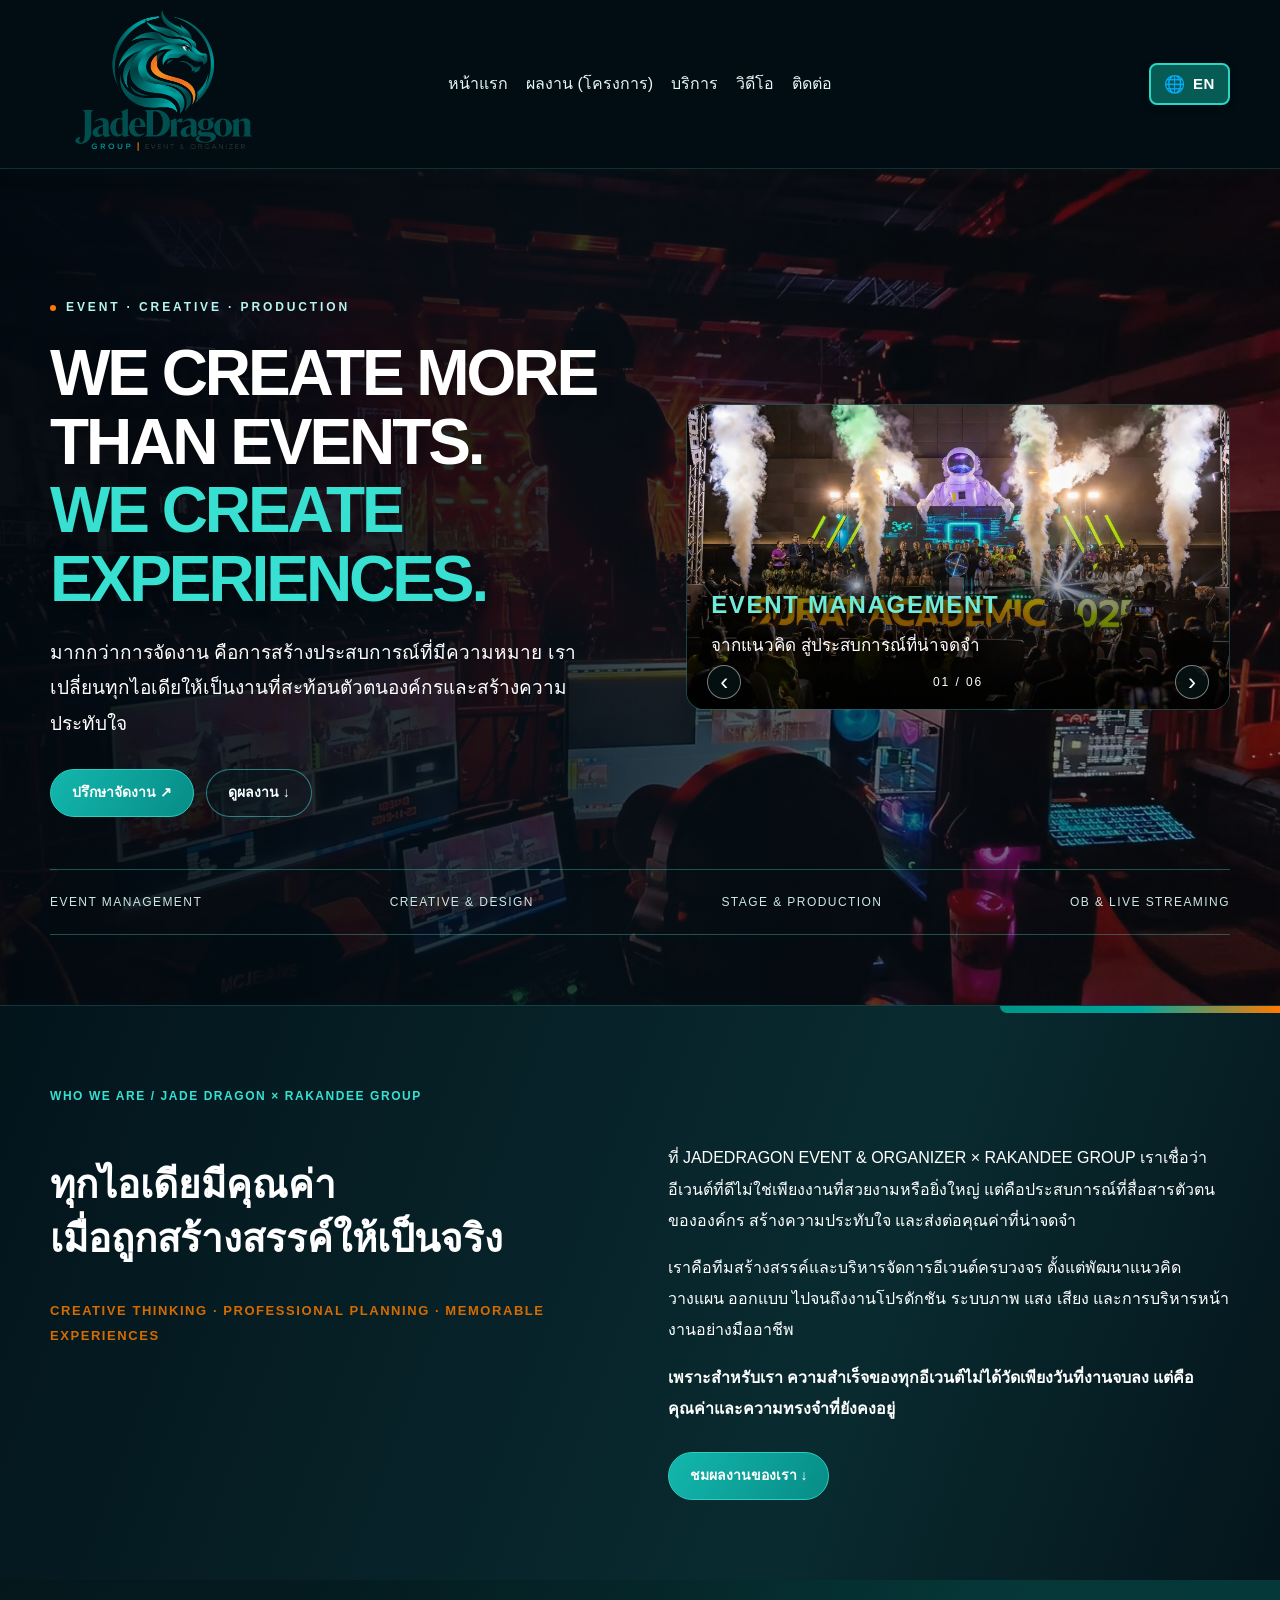
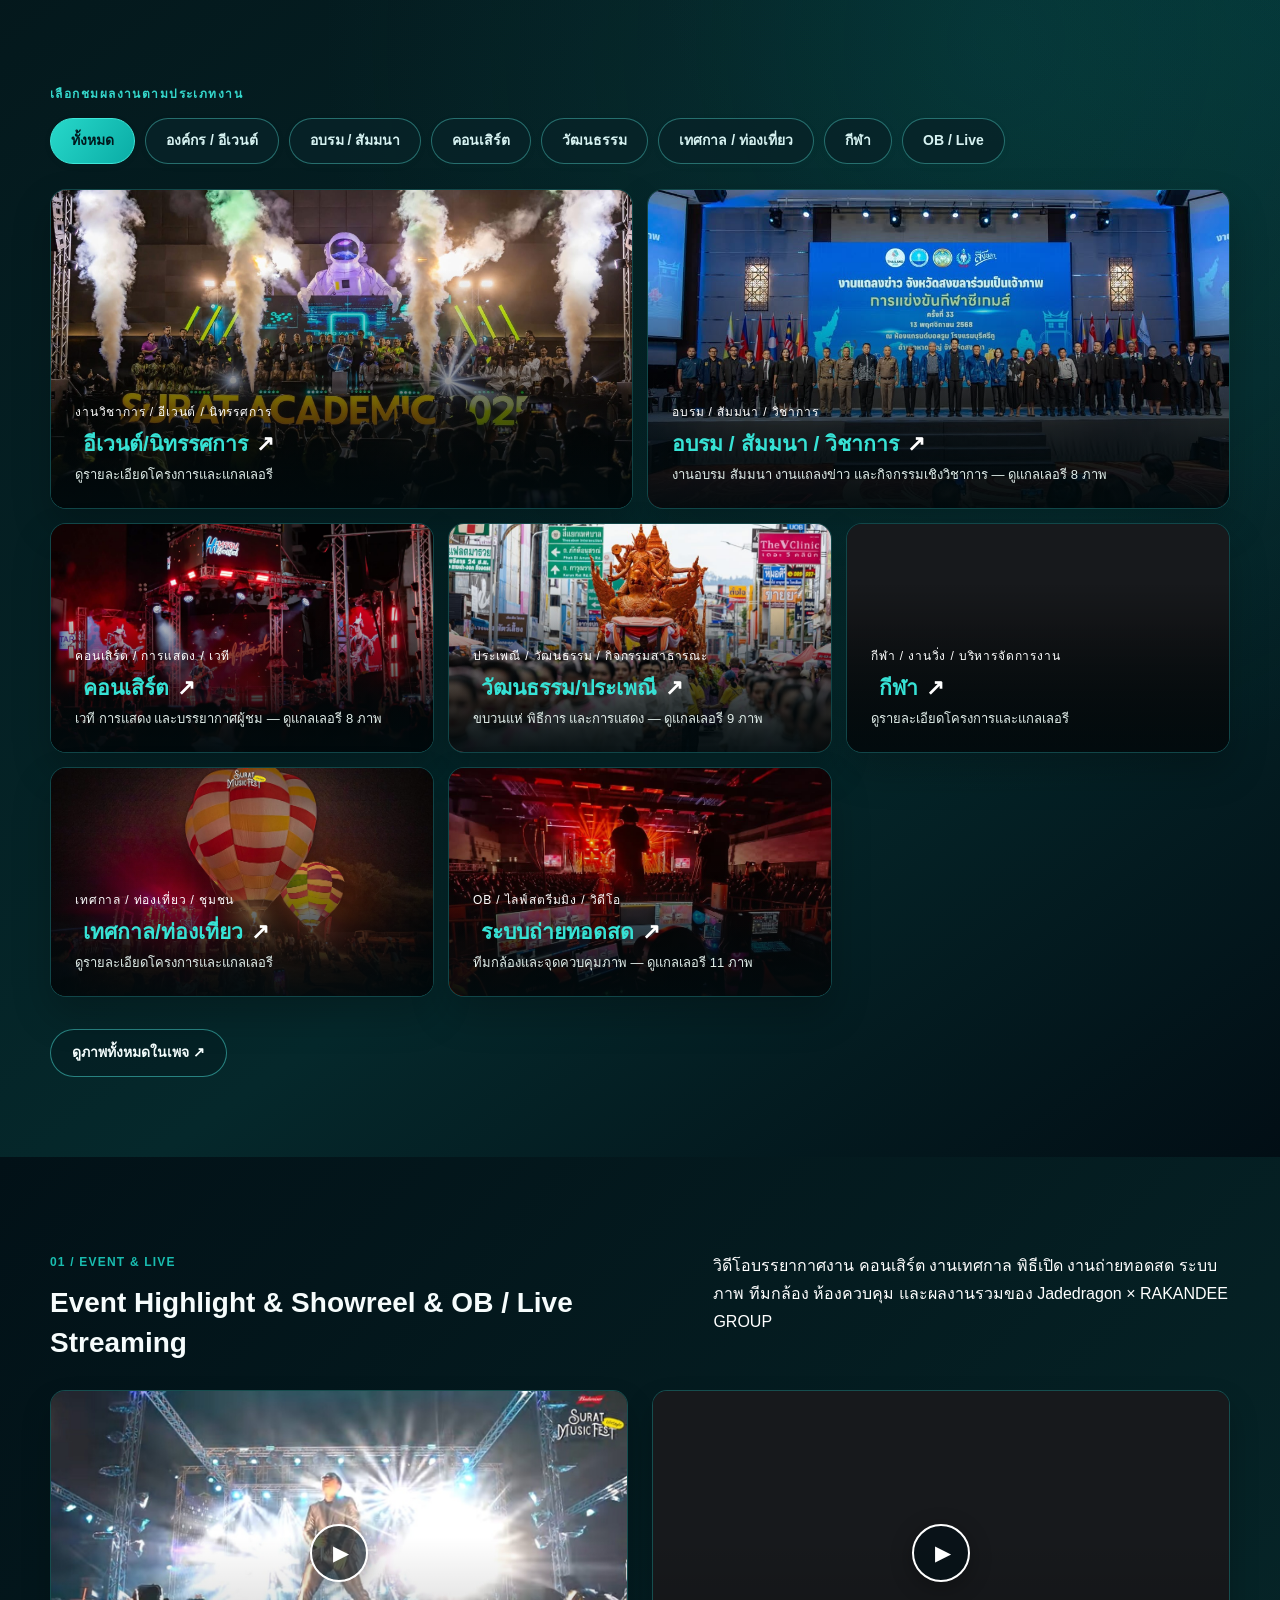
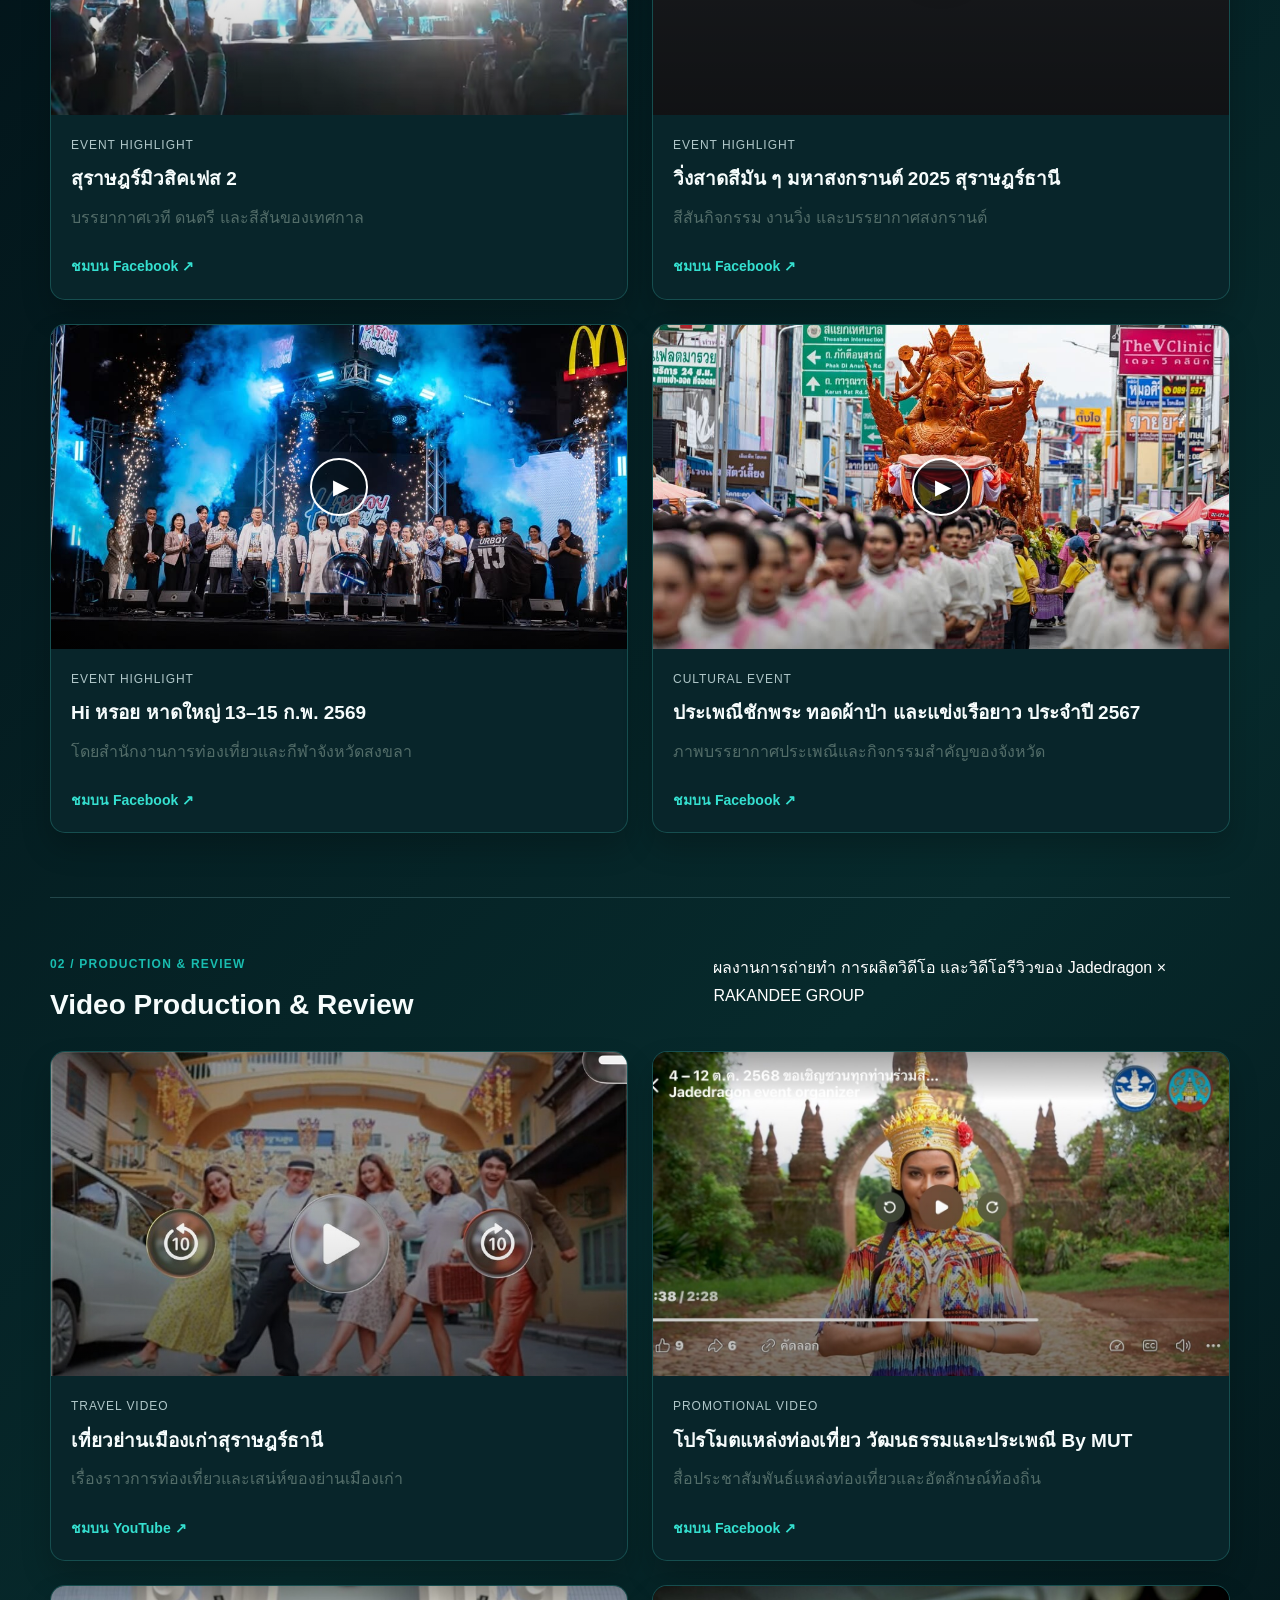
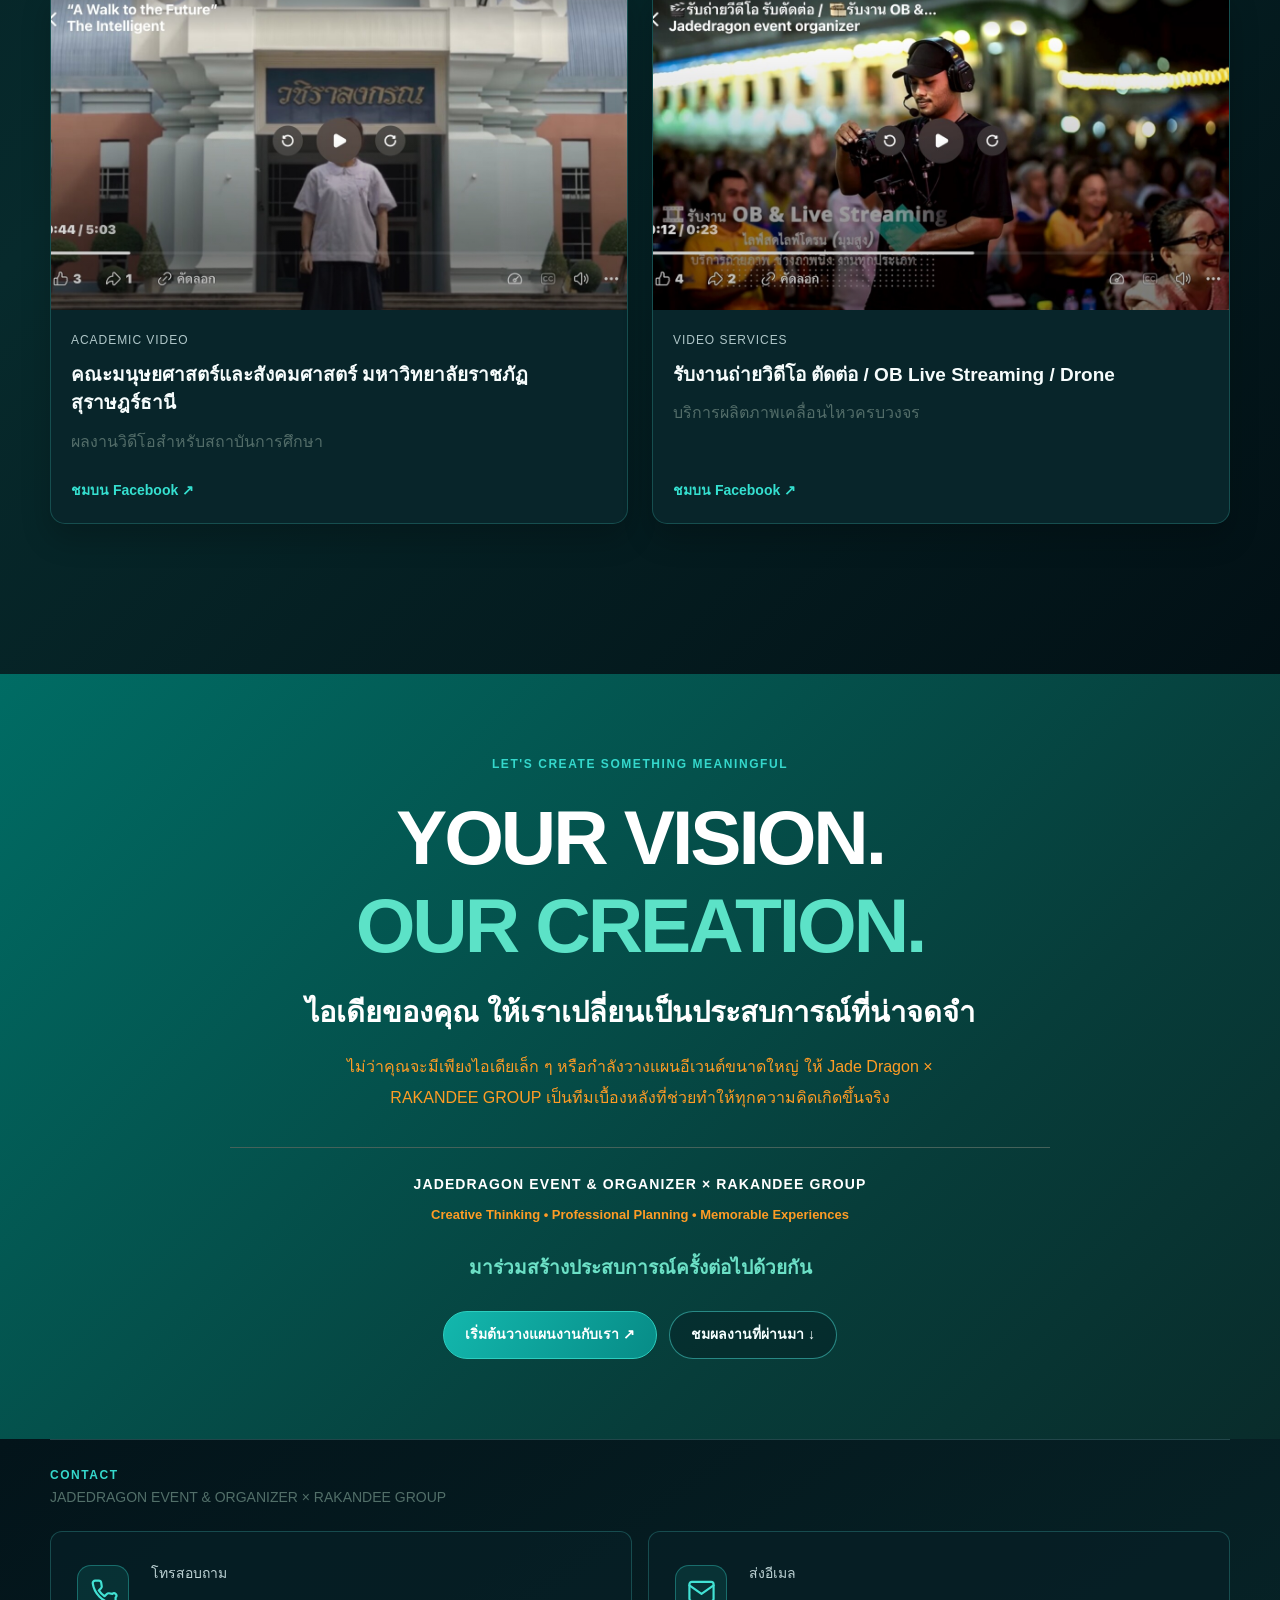
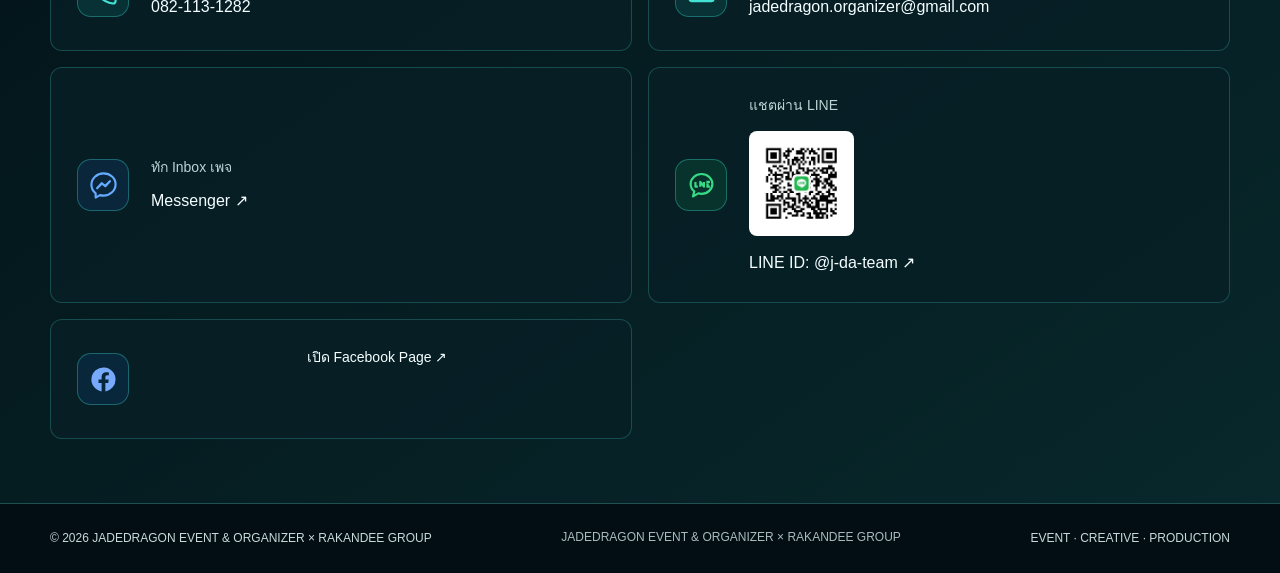
==== commit 985b7ca0: "Correct malformed brand text and restore contact email without touching logo images" ====
--- a/index.html
+++ b/index.html
@@ -1,12 +1,12 @@
-<!doctype html><html lang="th"><head><!-- Recovered from bc4e9b81400fcf6b35d05067cb82251471d459a5; original repository files are unchanged. --><meta charset="utf-8"><meta name="viewport" content="width=device-width,initial-scale=1"><title>Jadedragon × RAKANDEE GROUP Event Organizer × RAKANDEE GROUP | รับจัดงานอีเวนต์ภาคใต้</title>
+<!doctype html><html lang="th"><head><!-- Recovered from bc4e9b81400fcf6b35d05067cb82251471d459a5; original repository files are unchanged. --><meta charset="utf-8"><meta name="viewport" content="width=device-width,initial-scale=1"><title>JADEDRAGON EVENT & ORGANIZER × RAKANDEE GROUP | รับจัดงานอีเวนต์ภาคใต้</title>
 <meta name="description" content="รับจัดงานอีเวนต์ ออกแบบและผลิตงาน เวที แสง สี เสียง OB และไลฟ์สตรีมมิง โดยทีม Jadedragon × RAKANDEE GROUP ให้บริการสุราษฎร์ธานีและทั่วภาคใต้">
 <meta name="robots" content="index,follow,max-image-preview:large">
 <link rel="canonical" href="https://www.jadedragonevent.com/">
 <meta name="theme-color" content="#009688">
 <meta property="og:locale" content="th_TH">
 <meta property="og:type" content="website">
-<meta property="og:site_name" content="Jadedragon × RAKANDEE GROUP Event Organizer × RAKANDEE GROUP">
-<meta property="og:title" content="Jadedragon × RAKANDEE GROUP Event Organizer × RAKANDEE GROUP | รับจัดงานอีเวนต์ภาคใต้">
+<meta property="og:site_name" content="JADEDRAGON EVENT & ORGANIZER × RAKANDEE GROUP">
+<meta property="og:title" content="JADEDRAGON EVENT & ORGANIZER × RAKANDEE GROUP | รับจัดงานอีเวนต์ภาคใต้">
 <meta property="og:description" content="รับจัดงานอีเวนต์ ออกแบบและผลิตงาน เวที แสง สี เสียง OB และไลฟ์สตรีมมิง ให้บริการสุราษฎร์ธานีและทั่วภาคใต้">
 <meta property="og:url" content="https://www.jadedragonevent.com/">
 <meta property="og:image" content="https://www.jadedragonevent.com/assets/jadedragon-live-stream.jpg">
@@ -14,10 +14,10 @@
 <meta property="og:image:height" content="941">
 <meta property="og:image:alt" content="ทีม Jadedragon × RAKANDEE GROUP ดูแลการผลิตงานคอนเสิร์ต">
 <meta name="twitter:card" content="summary_large_image">
-<meta name="twitter:title" content="Jadedragon × RAKANDEE GROUP Event Organizer × RAKANDEE GROUP | รับจัดงานอีเวนต์ภาคใต้">
+<meta name="twitter:title" content="JADEDRAGON EVENT & ORGANIZER × RAKANDEE GROUP | รับจัดงานอีเวนต์ภาคใต้">
 <meta name="twitter:description" content="รับจัดงานอีเวนต์ครบวงจร เวที แสง สี เสียง OB และไลฟ์สตรีมมิง ในสุราษฎร์ธานีและทั่วภาคใต้">
 <meta name="twitter:image" content="https://www.jadedragonevent.com/assets/jadedragon-live-stream.jpg">
-<script type="application/ld+json">{"@context":"https://schema.org","@type":"ProfessionalService","name":"Jadedragon Event Organizer × RAKANDEE","alternateName":"Jadedragon event organizer × RAKANDEE","url":"https://www.jadedragonevent.com/","logo":"https://www.jadedragonevent.com/assets/jadedragon-logo-brand.webp","image":"https://www.jadedragonevent.com/assets/jadedragon-live-stream.jpg","description":"รับจัดงานอีเวนต์ ออกแบบและผลิตงาน เวที แสง สี เสียง OB และไลฟ์สตรีมมิง ให้บริการสุราษฎร์ธานีและทั่วภาคใต้","telephone":"+66-82-113-1282","email":"jadedragon.organizer@gmail.com","address":{"@type":"PostalAddress","addressLocality":"เมืองสุราษฎร์ธานี","addressRegion":"สุราษฎร์ธานี","addressCountry":"TH"},"areaServed":[{"@type":"AdministrativeArea","name":"สุราษฎร์ธานี"},{"@type":"Place","name":"ภาคใต้ ประเทศไทย"}],"sameAs":["https://www.facebook.com/RakkandeeByJadedragoneventorganizer","https://line.me/R/ti/p/%40j-da-team"],"knowsAbout":["Event planning","Event production","Stage production","Lighting and sound","OB production","Live streaming","Photo and video production"]}</script>
+<script type="application/ld+json">{"@context":"https://schema.org","@type":"ProfessionalService","name":"JADEDRAGON EVENT & ORGANIZER × RAKANDEE GROUP","alternateName":"JADEDRAGON EVENT & ORGANIZER × RAKANDEE GROUP","url":"https://www.jadedragonevent.com/","logo":"https://www.jadedragonevent.com/assets/jadedragon-logo-brand.webp","image":"https://www.jadedragonevent.com/assets/jadedragon-live-stream.jpg","description":"รับจัดงานอีเวนต์ ออกแบบและผลิตงาน เวที แสง สี เสียง OB และไลฟ์สตรีมมิง ให้บริการสุราษฎร์ธานีและทั่วภาคใต้","telephone":"+66-82-113-1282","email":"jadedragon.organizer@gmail.com","address":{"@type":"PostalAddress","addressLocality":"เมืองสุราษฎร์ธานี","addressRegion":"สุราษฎร์ธานี","addressCountry":"TH"},"areaServed":[{"@type":"AdministrativeArea","name":"สุราษฎร์ธานี"},{"@type":"Place","name":"ภาคใต้ ประเทศไทย"}],"sameAs":["https://www.facebook.com/RakkandeeByJadedragoneventorganizer","https://line.me/R/ti/p/%40j-da-team"],"knowsAbout":["Event planning","Event production","Stage production","Lighting and sound","OB production","Live streaming","Photo and video production"]}</script>
 <style>
 :root{--nav-offset:110px;--bg:#0b0c0e;--panel:#141619;--text:#f4f4f2;--muted:#aeb1b5;--line:#2b2d30;--accent:#df2530;--max:1180px}
 *{box-sizing:border-box}html{scroll-behavior:smooth;scroll-padding-top:var(--nav-offset)}body{margin:0;background:var(--bg);color:var(--text);font-family:-apple-system,BlinkMacSystemFont,"Noto Sans Thai","Segoe UI",sans-serif;line-height:1.7}a{color:inherit;text-decoration:none}button{font:inherit}button,a{-webkit-tap-highlight-color:transparent}button{cursor:pointer}img{display:block}a:focus-visible,button:focus-visible{outline:2px solid #fff;outline-offset:5px}.wrap{width:min(100% - 80px,var(--max));margin-inline:auto}.nav{position:sticky;top:0;z-index:50;background:rgba(11,12,14,.96);border-bottom:1px solid var(--line)}.navin{min-height:84px;display:flex;align-items:center;justify-content:space-between;gap:20px}.brand{display:flex;align-items:center;gap:12px}.brand img{width:40px;height:40px}.brand strong{font-size:14px;letter-spacing:.1em}.brand small{display:block;color:var(--muted);font-size:12px;letter-spacing:.04em}.links{display:flex;gap:24px;font-size:14px}.links a:hover{color:#fff;text-decoration:underline;text-underline-offset:7px}.actions{display:flex;gap:12px;align-items:center}.btn{display:inline-flex;align-items:center;justify-content:center;gap:10px;min-height:48px;padding:11px 21px;border:1px solid #55575b;background:transparent;color:var(--text);border-radius:4px;font-size:14px;font-weight:600;transition:background .2s}.btn.primary{background:var(--accent);border-color:var(--accent)}.btn:hover{background:#27292c}.btn.primary:hover{background:#be1c25}.lang{border:0;background:transparent;color:var(--text);min-width:44px;min-height:44px;font-size:14px}.hero{padding:66px 0 0}.hero-grid{display:grid;grid-template-columns:.9fr 1.1fr;gap:56px;align-items:center}.eyebrow{font-size:12px;letter-spacing:.13em;text-transform:uppercase;color:var(--muted)}.hero .eyebrow:before{content:"";display:inline-block;width:6px;height:6px;border-radius:50%;background:var(--accent);margin-right:10px;vertical-align:middle}h1{font-size:clamp(2.3rem,4.5vw,3.5rem);line-height:1.12;letter-spacing:-.035em;margin:22px 0}h1 span{color:#f4f4f2}.lead{font-size:17px;color:var(--muted);line-height:1.85;max-width:440px;margin:0}.hero-cta{display:flex;gap:12px;flex-wrap:wrap;margin-top:28px}.hero-visual{margin:0}.photo{position:relative;overflow:hidden;background:#17191c;width:100%}.photo img{position:absolute;max-width:none;object-fit:fill}.hero-visual .photo{border-radius:3px}.hero-visual figcaption{display:flex;justify-content:space-between;gap:16px;color:var(--muted);font-size:12px;letter-spacing:.07em;margin-top:15px}.hero-visual figcaption span:first-child{color:var(--text)}.capabilities{display:flex;justify-content:space-between;flex-wrap:wrap;gap:15px;border-top:1px solid var(--line);border-bottom:1px solid var(--line);padding:22px 0;margin-top:52px;color:var(--muted);font-size:12px;letter-spacing:.12em}section{padding:80px 0;scroll-margin-top:var(--nav-offset)}.section-head{display:grid;grid-template-columns:1.1fr .9fr;gap:60px;align-items:end;margin-bottom:36px}.section-head h2{font-size:clamp(1.45rem,2.5vw,2rem);font-weight:600;line-height:1.45;letter-spacing:-.02em;margin:10px 0 0}.section-head p{margin:0;color:var(--muted);font-size:16px;line-height:1.8}.grid{display:grid}.services{grid-template-columns:repeat(4,1fr);gap:0 28px}.card{border-top:1px solid var(--line);padding:25px 0 30px;background:transparent}.num{color:var(--muted);font-size:12px}.card h3{font-size:17px;font-weight:600;line-height:1.45;margin:18px 0 10px}.card p{font-size:16px;color:var(--muted);margin:0;line-height:1.8}#work{background:#111315}.portfolio-tools{display:flex;gap:8px;flex-wrap:wrap;margin-bottom:30px}.chip{padding:8px 15px;min-height:44px;border:1px solid var(--line);border-radius:3px;background:transparent;color:var(--muted);font-size:14px}.chip.active{background:var(--text);color:var(--bg);border-color:var(--text)}.projects{grid-template-columns:repeat(2,minmax(0,1fr));gap:38px 28px}.project{position:relative;min-width:0}.project[hidden]{display:none}.project .photo{aspect-ratio:3/2!important}.project-copy{padding:19px 0 0}.project-copy small{font-size:12px;letter-spacing:.07em;color:var(--muted)}.project-copy h3{font-size:18px;font-weight:600;line-height:1.4;margin:7px 35px 7px 0}.project-copy p{font-size:16px;color:var(--muted);margin:0}.project-link{border:0;background:none;color:inherit;text-align:left;font:inherit;padding:0}.project-link:after{content:"";position:absolute;inset:0}.project-link>span[aria-hidden="true"]{position:absolute;right:0;bottom:45px;color:#fff;font-size:22px}.project-title-text{position:static!important;color:inherit!important;font-size:inherit!important}.project:hover .project-copy h3{text-decoration:underline;text-underline-offset:5px}.case{display:grid;grid-template-columns:1.1fr .9fr;gap:54px;align-items:center}.case h3{font-size:24px;line-height:1.4;font-weight:600;margin:13px 0}.case p{color:var(--muted);font-size:16px}.case-list{padding:0;list-style:none;margin:25px 0}.case-list li{padding:12px 0;border-top:1px solid var(--line);color:var(--muted);font-size:16px}.case-list b{display:block;color:var(--text);font-size:14px;font-weight:500}.production{grid-template-columns:repeat(3,1fr);gap:28px}#production{padding-top:0}#brief{border-top:1px solid var(--line);padding-bottom:48px}#brief .section-head{margin-bottom:28px}#contact{padding:0 0 64px}.contact-row{display:flex;gap:25px;justify-content:space-between;align-items:center;border-top:1px solid var(--line);padding-top:25px}.contact-row p{margin:0;color:var(--muted);font-size:14px}.contact-row a{font-size:14px}.contact-row a:hover{text-decoration:underline}footer{padding:24px 0;color:var(--muted);border-top:1px solid var(--line);font-size:12px}.footer-inner{display:flex;justify-content:space-between;gap:15px;flex-wrap:wrap}dialog{color:var(--text);background:var(--panel);border:1px solid #424448;border-radius:6px;width:min(650px,calc(100% - 32px));max-height:85vh;padding:32px}dialog::backdrop{background:rgba(0,0,0,.8)}dialog h2{font-size:24px;line-height:1.4}dialog p{color:var(--muted);font-size:16px;line-height:1.85}.modal-close{float:right;background:transparent;border:1px solid #555;color:#fff;border-radius:3px;width:44px;height:44px;font-size:25px;margin-left:15px}.skip-link{position:fixed;left:15px;top:-80px;z-index:100;background:#fff;color:#000;padding:10px}.skip-link:focus{top:10px}
@@ -428,7 +428,7 @@
 .jd-hero-slider .jd-slide-count{font-size:12px;letter-spacing:.16em}
 @media(prefers-reduced-motion:reduce){.jd-hero-slider .jd-slide{transition:none}}
 </style><link rel="stylesheet" href="assets/jadedragon-cinematic.css"><style>.jd-brand-contact{margin:26px auto}.jd-brand-footer{font-size:12px;opacity:.85;line-height:1.5}</style></head><body><a class="skip-link" href="#main">ข้ามไปเนื้อหา / Skip to content</a>
-<nav class="nav" aria-label="Main navigation"><div class="wrap navin"><a class="brand brand-logo" href="#home" aria-label="JadeDragon Group × RAKANDEE GROUP Event & Organizer × RAKANDEE GROUP"><span class="jd-logo-stack"><img id="jadedragon-logo" src="assets/jadedragon-logo-brand.webp" alt="JadeDragon Group × RAKANDEE GROUP Event & Organizer × RAKANDEE GROUP" width="900" height="593" decoding="async"></span></a><div class="links">
+<nav class="nav" aria-label="Main navigation"><div class="wrap navin"><a class="brand brand-logo" href="#home" aria-label="JADEDRAGON EVENT & ORGANIZER × RAKANDEE GROUP"><span class="jd-logo-stack"><img id="jadedragon-logo" src="assets/jadedragon-logo-brand.webp" alt="JADEDRAGON EVENT & ORGANIZER × RAKANDEE GROUP" width="900" height="593" decoding="async"></span></a><div class="links">
 <a href="#home" data-th="หน้าแรก" data-en="Home">หน้าแรก</a>
 <a href="projects/index.html" data-th="ผลงาน (โครงการ)" data-en="Projects">ผลงาน (โครงการ)</a>
 <a href="services.html" data-th="บริการ" data-en="Services">บริการ</a>
@@ -440,7 +440,7 @@
 <div class="hero-cta">
 <a class="btn primary" href="https://m.me/RakkandeeByJadedragoneventorganizer" target="_blank" rel="noopener noreferrer" data-th="ปรึกษาจัดงาน ↗" data-en="Discuss your event ↗">ปรึกษาจัดงาน ↗</a>
 <a class="btn" href="#work" data-th="ดูผลงาน ↓" data-en="Explore our work ↓">ดูผลงาน ↓</a></div></div><figure class="hero-visual jd-hero-slider" aria-label="สไลด์ผลงานจริง JadeDragon × RAKANDEE GROUP"><div class="jd-slides"><div class="jd-slide is-active" aria-hidden="false"><img src="assets/recovered/d1d5c1c441560e15bec5.jpg" alt="พิธีเปิด SURAT ACADEMIC 2025" loading="eager" decoding="async"><div class="jd-slide-caption"><strong>EVENT MANAGEMENT</strong><span>จากแนวคิด สู่ประสบการณ์ที่น่าจดจำ</span></div></div><div class="jd-slide" aria-hidden="true"><img src="assets/recovered/a9a2e4c3086d7dd1a9e0.jpg" alt="งานประชุมและวิชาการ" loading="lazy" decoding="async"><div class="jd-slide-caption"><strong>CREATIVE & DESIGN</strong><span>สร้างสรรค์ทุกรายละเอียดของงาน</span></div></div><div class="jd-slide" aria-hidden="true"><img src="assets/recovered/6c0bb193c0a4873f11f9.jpg" alt="การแสดงสดและระบบเวที" loading="lazy" decoding="async"><div class="jd-slide-caption"><strong>STAGE & PRODUCTION</strong><span>เวที แสง สี เสียง อย่างมืออาชีพ</span></div></div><div class="jd-slide" aria-hidden="true"><img src="assets/recovered/4a8897b8e5cbf5b423db.jpg" alt="งานประเพณีและขบวนแห่" loading="lazy" decoding="async"><div class="jd-slide-caption"><strong>FESTIVAL & CULTURE</strong><span>เชื่อมวัฒนธรรมกับประสบการณ์ร่วม</span></div></div><div class="jd-slide" aria-hidden="true"><img src="assets/recovered/46ef4d17103afe89364b.jpg" alt="Surat Music Fest" loading="lazy" decoding="async"><div class="jd-slide-caption"><strong>FESTIVAL & TOURISM</strong><span>สร้างสีสันให้ทุกเทศกาล</span></div></div><div class="jd-slide" aria-hidden="true"><img src="assets/recovered/e6ad357c362f1fda4f54.jpg" alt="ทีมควบคุมภาพและถ่ายทอดสด" loading="lazy" decoding="async"><div class="jd-slide-caption"><strong>OB & LIVE STREAMING</strong><span>ถ่ายทอดทุกช่วงเวลาสำคัญ</span></div></div></div><div class="jd-slide-controls"><button type="button" class="jd-prev" aria-label="ภาพก่อนหน้า">‹</button><span class="jd-slide-count" aria-live="polite">01 / 06</span><button type="button" class="jd-next" aria-label="ภาพถัดไป">›</button></div></figure></div><div class="capabilities"><span>EVENT MANAGEMENT</span><span>CREATIVE & DESIGN</span><span>STAGE & PRODUCTION</span><span>OB & LIVE STREAMING</span></div></div></header>
-<section id="about" class="jd-about"><div class="wrap"><div class="eyebrow">WHO WE ARE / JADE DRAGON × RAKANDEE GROUP</div><div class="jd-about-grid"><div><h2>ทุกไอเดียมีคุณค่า<br><span>เมื่อถูกสร้างสรรค์ให้เป็นจริง</span></h2><p class="jd-quote">CREATIVE THINKING · PROFESSIONAL PLANNING · MEMORABLE EXPERIENCES</p></div><div><p data-th="ที่ Jade Dragon Group × RAKANDEE GROUP Event & Organizer × RAKANDEE GROUP เราเชื่อว่าอีเวนต์ที่ดีไม่ใช่เพียงงานที่สวยงามหรือยิ่งใหญ่ แต่คือประสบการณ์ที่สื่อสารตัวตนขององค์กร สร้างความประทับใจ และส่งต่อคุณค่าที่น่าจดจำ" data-en="At Jade Dragon Group × RAKANDEE GROUP Event & Organizer × RAKANDEE GROUP, we believe a great event is more than beautiful or grand. It is an experience that expresses an organization’s identity, inspires its audience and leaves lasting value.">ที่ Jade Dragon Group × RAKANDEE GROUP Event & Organizer × RAKANDEE GROUP เราเชื่อว่าอีเวนต์ที่ดีไม่ใช่เพียงงานที่สวยงามหรือยิ่งใหญ่ แต่คือประสบการณ์ที่สื่อสารตัวตนขององค์กร สร้างความประทับใจ และส่งต่อคุณค่าที่น่าจดจำ</p><p data-th="เราคือทีมสร้างสรรค์และบริหารจัดการอีเวนต์ครบวงจร ตั้งแต่พัฒนาแนวคิด วางแผน ออกแบบ ไปจนถึงงานโปรดักชัน ระบบภาพ แสง เสียง และการบริหารหน้างานอย่างมืออาชีพ" data-en="We are a full-service creative event management team, from concept development, planning and design to production, visuals, lighting, sound and professional on-site management.">เราคือทีมสร้างสรรค์และบริหารจัดการอีเวนต์ครบวงจร ตั้งแต่พัฒนาแนวคิด วางแผน ออกแบบ ไปจนถึงงานโปรดักชัน ระบบภาพ แสง เสียง และการบริหารหน้างานอย่างมืออาชีพ</p><p class="jd-about-closing" data-th="เพราะสำหรับเรา ความสำเร็จของทุกอีเวนต์ไม่ได้วัดเพียงวันที่งานจบลง แต่คือคุณค่าและความทรงจำที่ยังคงอยู่" data-en="For us, an event’s success is measured not only by the day it ends, but by the value and memories that remain."><strong>เพราะสำหรับเรา ความสำเร็จของทุกอีเวนต์ไม่ได้วัดเพียงวันที่งานจบลง แต่คือคุณค่าและความทรงจำที่ยังคงอยู่</strong></p><a class="btn primary" href="#work">ชมผลงานของเรา ↓</a></div></div></div></section><section id="work"><div class="wrap">
+<section id="about" class="jd-about"><div class="wrap"><div class="eyebrow">WHO WE ARE / JADE DRAGON × RAKANDEE GROUP</div><div class="jd-about-grid"><div><h2>ทุกไอเดียมีคุณค่า<br><span>เมื่อถูกสร้างสรรค์ให้เป็นจริง</span></h2><p class="jd-quote">CREATIVE THINKING · PROFESSIONAL PLANNING · MEMORABLE EXPERIENCES</p></div><div><p data-th="ที่ JADEDRAGON EVENT & ORGANIZER × RAKANDEE GROUP เราเชื่อว่าอีเวนต์ที่ดีไม่ใช่เพียงงานที่สวยงามหรือยิ่งใหญ่ แต่คือประสบการณ์ที่สื่อสารตัวตนขององค์กร สร้างความประทับใจ และส่งต่อคุณค่าที่น่าจดจำ" data-en="At JADEDRAGON EVENT & ORGANIZER × RAKANDEE GROUP, we believe a great event is more than beautiful or grand. It is an experience that expresses an organization’s identity, inspires its audience and leaves lasting value.">ที่ JADEDRAGON EVENT & ORGANIZER × RAKANDEE GROUP เราเชื่อว่าอีเวนต์ที่ดีไม่ใช่เพียงงานที่สวยงามหรือยิ่งใหญ่ แต่คือประสบการณ์ที่สื่อสารตัวตนขององค์กร สร้างความประทับใจ และส่งต่อคุณค่าที่น่าจดจำ</p><p data-th="เราคือทีมสร้างสรรค์และบริหารจัดการอีเวนต์ครบวงจร ตั้งแต่พัฒนาแนวคิด วางแผน ออกแบบ ไปจนถึงงานโปรดักชัน ระบบภาพ แสง เสียง และการบริหารหน้างานอย่างมืออาชีพ" data-en="We are a full-service creative event management team, from concept development, planning and design to production, visuals, lighting, sound and professional on-site management.">เราคือทีมสร้างสรรค์และบริหารจัดการอีเวนต์ครบวงจร ตั้งแต่พัฒนาแนวคิด วางแผน ออกแบบ ไปจนถึงงานโปรดักชัน ระบบภาพ แสง เสียง และการบริหารหน้างานอย่างมืออาชีพ</p><p class="jd-about-closing" data-th="เพราะสำหรับเรา ความสำเร็จของทุกอีเวนต์ไม่ได้วัดเพียงวันที่งานจบลง แต่คือคุณค่าและความทรงจำที่ยังคงอยู่" data-en="For us, an event’s success is measured not only by the day it ends, but by the value and memories that remain."><strong>เพราะสำหรับเรา ความสำเร็จของทุกอีเวนต์ไม่ได้วัดเพียงวันที่งานจบลง แต่คือคุณค่าและความทรงจำที่ยังคงอยู่</strong></p><a class="btn primary" href="#work">ชมผลงานของเรา ↓</a></div></div></div></section><section id="work"><div class="wrap">
 <div id="work-types" class="eyebrow jd-type-label" data-th="เลือกชมผลงานตามประเภทงาน" data-en="EXPLORE WORK BY EVENT TYPE">เลือกชมผลงานตามประเภทงาน</div><div class="portfolio-tools" role="group" aria-label="Filter projects">
 <button class="chip active" data-filter="all" aria-pressed="true" data-th="ทั้งหมด" data-en="All">ทั้งหมด</button>
 <button class="chip " data-filter="corporate" aria-pressed="false" data-th="องค์กร / อีเวนต์" data-en="Corporate / Events">องค์กร / อีเวนต์</button>
@@ -507,13 +507,13 @@
 <a class="video-card" href="https://www.facebook.com/reel/1855740451786444/?fs=e&amp;s=TIeQ9V&amp;fs=e&amp;fs=e" target="_blank" rel="noopener noreferrer"><span class="video-thumb"><img id="video-cover-production-4" src="assets/recovered/894f9bf5fec53535d81a.jpg" alt="รับงานถ่ายวิดีโอ ตัดต่อ OB Live Streaming และ Drone" data-alt-th="รับงานถ่ายวิดีโอ ตัดต่อ OB Live Streaming และ Drone" data-alt-en="Filming, editing, OB live streaming and drone services" loading="lazy" decoding="async"></span><div class="video-copy"><small>VIDEO SERVICES</small><h3>รับงานถ่ายวิดีโอ ตัดต่อ / OB Live Streaming / Drone</h3><p data-th="บริการผลิตภาพเคลื่อนไหวครบวงจร" data-en="Complete moving-image production services.">บริการผลิตภาพเคลื่อนไหวครบวงจร</p><span class="video-watch" data-th="ชมบน Facebook ↗" data-en="Watch on Facebook ↗">ชมบน Facebook ↗</span></div></a>
 </div>
 </div>
-</div></section><section id="jd-vision" aria-labelledby="jd-vision-title"><div class="wrap jd-vision-inner"><div class="eyebrow">LET'S CREATE SOMETHING MEANINGFUL</div><h2 id="jd-vision-title">YOUR VISION.<br><span>OUR CREATION.</span></h2><h3 data-th="ไอเดียของคุณ ให้เราเปลี่ยนเป็นประสบการณ์ที่น่าจดจำ" data-en="Your ideas. Unforgettable experiences.">ไอเดียของคุณ ให้เราเปลี่ยนเป็นประสบการณ์ที่น่าจดจำ</h3><p data-th="ไม่ว่าคุณจะมีเพียงไอเดียเล็ก ๆ หรือกำลังวางแผนอีเวนต์ขนาดใหญ่ ให้ Jade Dragon × RAKANDEE GROUP เป็นทีมเบื้องหลังที่ช่วยทำให้ทุกความคิดเกิดขึ้นจริง" data-en="Whether you have a small idea or are planning a major event, let Jade Dragon × RAKANDEE GROUP be the team bringing your vision to life.">ไม่ว่าคุณจะมีเพียงไอเดียเล็ก ๆ หรือกำลังวางแผนอีเวนต์ขนาดใหญ่ ให้ Jade Dragon × RAKANDEE GROUP เป็นทีมเบื้องหลังที่ช่วยทำให้ทุกความคิดเกิดขึ้นจริง</p><div class="jd-vision-signature"><strong>JADE DRAGON GROUP × RAKANDEE GROUP EVENT &amp; ORGANIZER × RAKANDEE GROUP</strong><span>Creative Thinking • Professional Planning • Memorable Experiences</span></div><p class="jd-vision-invite" data-th="มาร่วมสร้างประสบการณ์ครั้งต่อไปด้วยกัน" data-en="Let's create your next experience together.">มาร่วมสร้างประสบการณ์ครั้งต่อไปด้วยกัน</p><div class="jd-vision-actions"><a class="btn primary" href="contact.html#brief" data-th="เริ่มต้นวางแผนงานกับเรา ↗" data-en="Plan your event with us ↗">เริ่มต้นวางแผนงานกับเรา ↗</a><a class="btn" href="#work" data-th="ชมผลงานที่ผ่านมา ↓" data-en="Explore our work ↓">ชมผลงานที่ผ่านมา ↓</a></div></div></section>
-<section id="contact" aria-label="Contact"><div class="wrap contact-row"><div class="eyebrow">CONTACT</div><p>Jadedragon × RAKANDEE GROUP event organizer × RAKANDEE GROUP</p><div class="contact-methods">
+</div></section><section id="jd-vision" aria-labelledby="jd-vision-title"><div class="wrap jd-vision-inner"><div class="eyebrow">LET'S CREATE SOMETHING MEANINGFUL</div><h2 id="jd-vision-title">YOUR VISION.<br><span>OUR CREATION.</span></h2><h3 data-th="ไอเดียของคุณ ให้เราเปลี่ยนเป็นประสบการณ์ที่น่าจดจำ" data-en="Your ideas. Unforgettable experiences.">ไอเดียของคุณ ให้เราเปลี่ยนเป็นประสบการณ์ที่น่าจดจำ</h3><p data-th="ไม่ว่าคุณจะมีเพียงไอเดียเล็ก ๆ หรือกำลังวางแผนอีเวนต์ขนาดใหญ่ ให้ Jade Dragon × RAKANDEE GROUP เป็นทีมเบื้องหลังที่ช่วยทำให้ทุกความคิดเกิดขึ้นจริง" data-en="Whether you have a small idea or are planning a major event, let Jade Dragon × RAKANDEE GROUP be the team bringing your vision to life.">ไม่ว่าคุณจะมีเพียงไอเดียเล็ก ๆ หรือกำลังวางแผนอีเวนต์ขนาดใหญ่ ให้ Jade Dragon × RAKANDEE GROUP เป็นทีมเบื้องหลังที่ช่วยทำให้ทุกความคิดเกิดขึ้นจริง</p><div class="jd-vision-signature"><strong>JADEDRAGON EVENT &amp; ORGANIZER × RAKANDEE GROUP</strong><span>Creative Thinking • Professional Planning • Memorable Experiences</span></div><p class="jd-vision-invite" data-th="มาร่วมสร้างประสบการณ์ครั้งต่อไปด้วยกัน" data-en="Let's create your next experience together.">มาร่วมสร้างประสบการณ์ครั้งต่อไปด้วยกัน</p><div class="jd-vision-actions"><a class="btn primary" href="contact.html#brief" data-th="เริ่มต้นวางแผนงานกับเรา ↗" data-en="Plan your event with us ↗">เริ่มต้นวางแผนงานกับเรา ↗</a><a class="btn" href="#work" data-th="ชมผลงานที่ผ่านมา ↓" data-en="Explore our work ↓">ชมผลงานที่ผ่านมา ↓</a></div></div></section>
+<section id="contact" aria-label="Contact"><div class="wrap contact-row"><div class="eyebrow">CONTACT</div><p>JADEDRAGON EVENT & ORGANIZER × RAKANDEE GROUP</p><div class="contact-methods">
 <a class="contact-method" href="tel:+66821131282"><span class="contact-channel-icon contact-icon-phone"><svg viewBox="0 0 24 24" fill="none" stroke="currentColor" stroke-width="1.8" stroke-linecap="round" stroke-linejoin="round" aria-hidden="true"><path d="M22 16.92v3a2 2 0 0 1-2.18 2A19.8 19.8 0 0 1 3.09 5.18 2 2 0 0 1 5.08 3h3a2 2 0 0 1 2 1.72l.46 2.81a2 2 0 0 1-.57 1.71L8.1 11.1a16 16 0 0 0 4.8 4.8l1.86-1.87a2 2 0 0 1 1.71-.57l2.81.46A2 2 0 0 1 22 16.92Z"/></svg></span><span class="contact-label" data-th="โทรสอบถาม" data-en="Call us">โทรสอบถาม</span><span class="contact-value">082-113-1282</span></a>
-<a class="contact-method" href="mailto:jadedragon.organizer@gmail.com"><span class="contact-channel-icon contact-icon-mail"><svg viewBox="0 0 24 24" fill="none" stroke="currentColor" stroke-width="1.8" stroke-linecap="round" stroke-linejoin="round" aria-hidden="true"><rect x="2" y="4" width="20" height="16" rx="2"/><path d="m2 7 10 7 10-7"/></svg></span><span class="contact-label" data-th="ส่งอีเมล" data-en="Email us">ส่งอีเมล</span><span class="contact-value">jadedragon × RAKANDEE GROUP.organizer@gmail.com</span></a>
+<a class="contact-method" href="mailto:jadedragon.organizer@gmail.com"><span class="contact-channel-icon contact-icon-mail"><svg viewBox="0 0 24 24" fill="none" stroke="currentColor" stroke-width="1.8" stroke-linecap="round" stroke-linejoin="round" aria-hidden="true"><rect x="2" y="4" width="20" height="16" rx="2"/><path d="m2 7 10 7 10-7"/></svg></span><span class="contact-label" data-th="ส่งอีเมล" data-en="Email us">ส่งอีเมล</span><span class="contact-value">jadedragon.organizer@gmail.com</span></a>
 <a class="contact-method" href="https://m.me/RakkandeeByJadedragoneventorganizer" target="_blank" rel="noopener noreferrer"><span class="contact-channel-icon contact-icon-messenger"><svg viewBox="0 0 24 24" fill="none" stroke="currentColor" stroke-width="1.8" stroke-linecap="round" stroke-linejoin="round" aria-hidden="true"><path d="M12 2C6.5 2 2 6.2 2 11.4c0 2.8 1.3 5.3 3.5 7.1V22l3.6-2a11 11 0 0 0 2.9.4c5.5 0 10-4.2 10-9.4S17.5 2 12 2Z"/><path d="m6.7 14.3 4-4 2.8 2.3 3.8-4.2-4 4-2.8-2.3-3.8 4.2Z"/></svg></span><span class="contact-label" data-th="ทัก Inbox เพจ" data-en="Message our page">ทัก Inbox เพจ</span><span class="contact-value">Messenger ↗</span></a>
 <a class="contact-method line-contact" href="https://line.me/R/ti/p/%40j-da-team" target="_blank" rel="noopener noreferrer"><span class="contact-channel-icon contact-icon-line"><svg viewBox="0 0 24 24" fill="none" stroke="currentColor" stroke-width="1.8" stroke-linejoin="round" aria-hidden="true"><path d="M21 10.7c0 4.5-4 8.2-9 8.2-.9 0-1.8-.1-2.6-.4L5 21l1-4.2a7.9 7.9 0 0 1-3-6.1c0-4.5 4-8.2 9-8.2s9 3.7 9 8.2Z"/><path d="M7 9v4h2M11 13V9l3 4V9M16 9h3m-3 2h2m-2 2h3"/></svg></span><span class="contact-label" data-th="แชตผ่าน LINE" data-en="Chat on LINE">แชตผ่าน LINE</span><img class="line-qr" src="assets/line-qr-j-da-team.jpg" alt="สแกน QR Code เพื่อเพิ่มเพื่อน Jadedragon × RAKANDEE GROUP บน LINE" width="128" height="128" loading="lazy"><span class="contact-value">LINE ID: @j-da-team ↗</span></a>
-<a class="facebook-page-link" href="https://www.facebook.com/share/1DGdpn4LY4/?mibextid=wwXIfr" target="_blank" rel="noopener noreferrer"><span class="contact-channel-icon contact-icon-facebook"><svg viewBox="0 0 24 24" fill="currentColor" aria-hidden="true"><path d="M22 12a10 10 0 1 0-11.56 9.88v-6.99H7.9V12h2.54V9.8c0-2.5 1.49-3.89 3.77-3.89 1.1 0 2.25.2 2.25.2v2.47h-1.27c-1.25 0-1.64.78-1.64 1.58V12h2.8l-.45 2.89h-2.35v6.99A10 10 0 0 0 22 12Z"/></svg></span><img src="assets/jadedragon-logo-brand.webp" data-image-ref="jadedragon-logo" alt="Jadedragon × RAKANDEE GROUP" width="48" height="48" loading="lazy" decoding="async"><span data-th="เปิด Facebook Page ↗" data-en="Visit our Facebook page ↗">เปิด Facebook Page ↗</span></a></div></div></section></main><footer><div class="wrap footer-inner"><span>© 2026 Jadedragon × RAKANDEE GROUP Event Organizer × RAKANDEE GROUP</span><span class="jd-brand-footer" data-th="JADEDRAGON × RAKANDEE GROUP EVENT & ORGANIZER × RAKANDEE GROUP" data-en="JADEDRAGON × RAKANDEE GROUP EVENT & ORGANIZER × RAKANDEE GROUP">JADEDRAGON × RAKANDEE GROUP EVENT & ORGANIZER × RAKANDEE GROUP</span><span>EVENT · CREATIVE · PRODUCTION</span></div></footer><dialog id="caseModal" aria-labelledby="modalTitle"><button class="modal-close" id="closeModal" aria-label="ปิด / Close">×</button><div class="eyebrow" id="modalTag"></div><h2 id="modalTitle"></h2><p id="modalBody"></p><div id="trainingGallery" data-case-gallery="training" class="event-gallery" hidden><h3 data-th="ภาพงานอบรม สัมมนา และวิชาการ" data-en="Training, seminar and academic gallery">ภาพงานอบรม สัมมนา และวิชาการ</h3><div class="event-photos"><figure><img id="photo-training-1164" src="assets/recovered/a9a2e4c3086d7dd1a9e0.jpg" alt="ภาพหมู่ในงานแถลงข่าวและกิจกรรมวิชาการ" data-alt-th="ภาพหมู่ในงานแถลงข่าวและกิจกรรมวิชาการ" data-alt-en="Group photograph at a press conference and academic event" width="960" height="640" loading="lazy" decoding="async"><figcaption data-th="ภาพหมู่ในงานแถลงข่าวและกิจกรรมวิชาการ" data-en="Group photograph at a press conference and academic event">ภาพหมู่ในงานแถลงข่าวและกิจกรรมวิชาการ</figcaption></figure><figure><img id="photo-training-1163" src="assets/recovered/3d506ff16df055627df6.jpg" alt="เสวนาร่วมกับผู้บริหารและผู้แทนหน่วยงาน" data-alt-th="เสวนาร่วมกับผู้บริหารและผู้แทนหน่วยงาน" data-alt-en="Panel discussion with executives and agency representatives" width="960" height="640" loading="lazy" decoding="async"><figcaption data-th="เสวนาร่วมกับผู้บริหารและผู้แทนหน่วยงาน" data-en="Panel discussion with executives and agency representatives">เสวนาร่วมกับผู้บริหารและผู้แทนหน่วยงาน</figcaption></figure><figure><img id="photo-training-1147" src="assets/recovered/6adad270533771316355.jpg" alt="ภาพรวมเวทีและผู้เข้าร่วมงาน" data-alt-th="ภาพรวมเวทีและผู้เข้าร่วมงาน" data-alt-en="Stage and audience overview" width="2048" height="1365" loading="lazy" decoding="async"><figcaption data-th="ภาพรวมเวทีและผู้เข้าร่วมงาน" data-en="Stage and audience overview">ภาพรวมเวทีและผู้เข้าร่วมงาน</figcaption></figure><figure><img id="photo-training-1148" src="assets/recovered/343a1bc9d5336935171c.jpg" alt="บรรยากาศผู้เข้าร่วมงานภายในห้องประชุม" data-alt-th="บรรยากาศผู้เข้าร่วมงานภายในห้องประชุม" data-alt-en="Participants inside the conference hall" width="2048" height="1365" loading="lazy" decoding="async"><figcaption data-th="บรรยากาศผู้เข้าร่วมงานภายในห้องประชุม" data-en="Participants inside the conference hall">บรรยากาศผู้เข้าร่วมงานภายในห้องประชุม</figcaption></figure><figure><img id="photo-training-1149" src="assets/recovered/f202b8883b3f0769b98f.jpg" alt="จุดลงทะเบียนและต้อนรับผู้เข้าร่วมงาน" data-alt-th="จุดลงทะเบียนและต้อนรับผู้เข้าร่วมงาน" data-alt-en="Registration and welcome desk" width="2048" height="1365" loading="lazy" decoding="async"><figcaption data-th="จุดลงทะเบียนและต้อนรับผู้เข้าร่วมงาน" data-en="Registration and welcome desk">จุดลงทะเบียนและต้อนรับผู้เข้าร่วมงาน</figcaption></figure><figure><img id="photo-training-1146" src="assets/recovered/48a741467c70909597b0.jpg" alt="การแสดงบนเวทีประกอบพิธีการ" data-alt-th="การแสดงบนเวทีประกอบพิธีการ" data-alt-en="Stage performance during the ceremony" width="2048" height="1365" loading="lazy" decoding="async"><figcaption data-th="การแสดงบนเวทีประกอบพิธีการ" data-en="Stage performance during the ceremony">การแสดงบนเวทีประกอบพิธีการ</figcaption></figure><figure><img id="photo-training-1145" src="assets/recovered/8686d3b52ce43c968fee.jpg" alt="การแสดงและองค์ประกอบเวทีภายในงาน" data-alt-th="การแสดงและองค์ประกอบเวทีภายในงาน" data-alt-en="Performance and stage production" width="2048" height="1365" loading="lazy" decoding="async"><figcaption data-th="การแสดงและองค์ประกอบเวทีภายในงาน" data-en="Performance and stage production">การแสดงและองค์ประกอบเวทีภายในงาน</figcaption></figure><figure><img id="photo-training-1143" src="assets/recovered/f9f820a1b08b113cd715.jpg" alt="บรรยากาศงานสัมมนาและการนำเสนอวิชาการ" data-alt-th="บรรยากาศงานสัมมนาและการนำเสนอวิชาการ" data-alt-en="Seminar atmosphere and academic presentation" width="2048" height="1152" loading="lazy" decoding="async"><figcaption data-th="บรรยากาศงานสัมมนาและการนำเสนอวิชาการ" data-en="Seminar atmosphere and academic presentation">บรรยากาศงานสัมมนาและการนำเสนอวิชาการ</figcaption></figure></div></div>
+<a class="facebook-page-link" href="https://www.facebook.com/share/1DGdpn4LY4/?mibextid=wwXIfr" target="_blank" rel="noopener noreferrer"><span class="contact-channel-icon contact-icon-facebook"><svg viewBox="0 0 24 24" fill="currentColor" aria-hidden="true"><path d="M22 12a10 10 0 1 0-11.56 9.88v-6.99H7.9V12h2.54V9.8c0-2.5 1.49-3.89 3.77-3.89 1.1 0 2.25.2 2.25.2v2.47h-1.27c-1.25 0-1.64.78-1.64 1.58V12h2.8l-.45 2.89h-2.35v6.99A10 10 0 0 0 22 12Z"/></svg></span><img src="assets/jadedragon-logo-brand.webp" data-image-ref="jadedragon-logo" alt="Jadedragon × RAKANDEE GROUP" width="48" height="48" loading="lazy" decoding="async"><span data-th="เปิด Facebook Page ↗" data-en="Visit our Facebook page ↗">เปิด Facebook Page ↗</span></a></div></div></section></main><footer><div class="wrap footer-inner"><span>© 2026 JADEDRAGON EVENT & ORGANIZER × RAKANDEE GROUP</span><span class="jd-brand-footer" data-th="JADEDRAGON EVENT & ORGANIZER × RAKANDEE GROUP" data-en="JADEDRAGON EVENT & ORGANIZER × RAKANDEE GROUP">JADEDRAGON EVENT & ORGANIZER × RAKANDEE GROUP</span><span>EVENT · CREATIVE · PRODUCTION</span></div></footer><dialog id="caseModal" aria-labelledby="modalTitle"><button class="modal-close" id="closeModal" aria-label="ปิด / Close">×</button><div class="eyebrow" id="modalTag"></div><h2 id="modalTitle"></h2><p id="modalBody"></p><div id="trainingGallery" data-case-gallery="training" class="event-gallery" hidden><h3 data-th="ภาพงานอบรม สัมมนา และวิชาการ" data-en="Training, seminar and academic gallery">ภาพงานอบรม สัมมนา และวิชาการ</h3><div class="event-photos"><figure><img id="photo-training-1164" src="assets/recovered/a9a2e4c3086d7dd1a9e0.jpg" alt="ภาพหมู่ในงานแถลงข่าวและกิจกรรมวิชาการ" data-alt-th="ภาพหมู่ในงานแถลงข่าวและกิจกรรมวิชาการ" data-alt-en="Group photograph at a press conference and academic event" width="960" height="640" loading="lazy" decoding="async"><figcaption data-th="ภาพหมู่ในงานแถลงข่าวและกิจกรรมวิชาการ" data-en="Group photograph at a press conference and academic event">ภาพหมู่ในงานแถลงข่าวและกิจกรรมวิชาการ</figcaption></figure><figure><img id="photo-training-1163" src="assets/recovered/3d506ff16df055627df6.jpg" alt="เสวนาร่วมกับผู้บริหารและผู้แทนหน่วยงาน" data-alt-th="เสวนาร่วมกับผู้บริหารและผู้แทนหน่วยงาน" data-alt-en="Panel discussion with executives and agency representatives" width="960" height="640" loading="lazy" decoding="async"><figcaption data-th="เสวนาร่วมกับผู้บริหารและผู้แทนหน่วยงาน" data-en="Panel discussion with executives and agency representatives">เสวนาร่วมกับผู้บริหารและผู้แทนหน่วยงาน</figcaption></figure><figure><img id="photo-training-1147" src="assets/recovered/6adad270533771316355.jpg" alt="ภาพรวมเวทีและผู้เข้าร่วมงาน" data-alt-th="ภาพรวมเวทีและผู้เข้าร่วมงาน" data-alt-en="Stage and audience overview" width="2048" height="1365" loading="lazy" decoding="async"><figcaption data-th="ภาพรวมเวทีและผู้เข้าร่วมงาน" data-en="Stage and audience overview">ภาพรวมเวทีและผู้เข้าร่วมงาน</figcaption></figure><figure><img id="photo-training-1148" src="assets/recovered/343a1bc9d5336935171c.jpg" alt="บรรยากาศผู้เข้าร่วมงานภายในห้องประชุม" data-alt-th="บรรยากาศผู้เข้าร่วมงานภายในห้องประชุม" data-alt-en="Participants inside the conference hall" width="2048" height="1365" loading="lazy" decoding="async"><figcaption data-th="บรรยากาศผู้เข้าร่วมงานภายในห้องประชุม" data-en="Participants inside the conference hall">บรรยากาศผู้เข้าร่วมงานภายในห้องประชุม</figcaption></figure><figure><img id="photo-training-1149" src="assets/recovered/f202b8883b3f0769b98f.jpg" alt="จุดลงทะเบียนและต้อนรับผู้เข้าร่วมงาน" data-alt-th="จุดลงทะเบียนและต้อนรับผู้เข้าร่วมงาน" data-alt-en="Registration and welcome desk" width="2048" height="1365" loading="lazy" decoding="async"><figcaption data-th="จุดลงทะเบียนและต้อนรับผู้เข้าร่วมงาน" data-en="Registration and welcome desk">จุดลงทะเบียนและต้อนรับผู้เข้าร่วมงาน</figcaption></figure><figure><img id="photo-training-1146" src="assets/recovered/48a741467c70909597b0.jpg" alt="การแสดงบนเวทีประกอบพิธีการ" data-alt-th="การแสดงบนเวทีประกอบพิธีการ" data-alt-en="Stage performance during the ceremony" width="2048" height="1365" loading="lazy" decoding="async"><figcaption data-th="การแสดงบนเวทีประกอบพิธีการ" data-en="Stage performance during the ceremony">การแสดงบนเวทีประกอบพิธีการ</figcaption></figure><figure><img id="photo-training-1145" src="assets/recovered/8686d3b52ce43c968fee.jpg" alt="การแสดงและองค์ประกอบเวทีภายในงาน" data-alt-th="การแสดงและองค์ประกอบเวทีภายในงาน" data-alt-en="Performance and stage production" width="2048" height="1365" loading="lazy" decoding="async"><figcaption data-th="การแสดงและองค์ประกอบเวทีภายในงาน" data-en="Performance and stage production">การแสดงและองค์ประกอบเวทีภายในงาน</figcaption></figure><figure><img id="photo-training-1143" src="assets/recovered/f9f820a1b08b113cd715.jpg" alt="บรรยากาศงานสัมมนาและการนำเสนอวิชาการ" data-alt-th="บรรยากาศงานสัมมนาและการนำเสนอวิชาการ" data-alt-en="Seminar atmosphere and academic presentation" width="2048" height="1152" loading="lazy" decoding="async"><figcaption data-th="บรรยากาศงานสัมมนาและการนำเสนอวิชาการ" data-en="Seminar atmosphere and academic presentation">บรรยากาศงานสัมมนาและการนำเสนอวิชาการ</figcaption></figure></div></div>
 <div id="academicGallery" data-case-gallery="academic" class="event-gallery" hidden><h3 data-th="ภาพบรรยากาศงาน" data-en="Event gallery">ภาพบรรยากาศงาน</h3><div class="event-photos"><figure><img src="assets/recovered/d1d5c1c441560e15bec5.jpg" data-image-ref="photo-7536811cb968016b" alt="พิธีเปิด SURAT ACADEMIC 2025" data-alt-th="พิธีเปิด SURAT ACADEMIC 2025" data-alt-en="SURAT ACADEMIC 2025 opening ceremony" width="2048" height="1365" loading="lazy" decoding="async"><figcaption data-th="พิธีเปิด SURAT ACADEMIC 2025" data-en="SURAT ACADEMIC 2025 opening ceremony">พิธีเปิด SURAT ACADEMIC 2025</figcaption></figure><figure><img src="assets/recovered/850322398e264ab3c07b.jpg" data-image-ref="photo-4f367742a40ee839" alt="การแสดงบนเวที" data-alt-th="การแสดงบนเวที" data-alt-en="Stage performance" width="2048" height="1365" loading="lazy" decoding="async"><figcaption data-th="การแสดงบนเวที" data-en="Stage performance">การแสดงบนเวที</figcaption></figure><figure><img id="photo-987c16fe565c08a3" src="assets/recovered/3433241757b5bf428784.jpg" alt="ภาพหมู่บริเวณหน้างาน" data-alt-th="ภาพหมู่บริเวณหน้างาน" data-alt-en="Group portrait at the event" width="2048" height="1365" loading="lazy" decoding="async"><figcaption data-th="ภาพหมู่บริเวณหน้างาน" data-en="Group portrait at the event">ภาพหมู่บริเวณหน้างาน</figcaption></figure><figure><img id="photo-00588a370c85f300" src="assets/recovered/dc71fa42ac2d3f3f7b61.jpg" alt="บูธกิจกรรมภายในงาน" data-alt-th="บูธกิจกรรมภายในงาน" data-alt-en="Activity booth at the event" width="960" height="640" loading="lazy" decoding="async"><figcaption data-th="บูธกิจกรรมภายในงาน" data-en="Activity booth at the event">บูธกิจกรรมภายในงาน</figcaption></figure><figure><img id="photo-d17520d652db3fad" src="assets/recovered/943a80a9a95853d68be0.jpg" alt="บรรยากาศนิทรรศการ" data-alt-th="บรรยากาศนิทรรศการ" data-alt-en="Exhibition atmosphere" width="960" height="640" loading="lazy" decoding="async"><figcaption data-th="บรรยากาศนิทรรศการ" data-en="Exhibition atmosphere">บรรยากาศนิทรรศการ</figcaption></figure></div></div>
 <div id="prideGallery" data-case-gallery="pride" class="event-gallery" hidden><h3 data-th="ภาพบรรยากาศและโปสเตอร์งาน" data-en="Event photographs and poster">ภาพบรรยากาศและโปสเตอร์งาน</h3><div class="event-photos"><figure><img src="assets/recovered/4957f49add68b3d5b161.jpg" data-image-ref="photo-f5a85f90da65ad73" alt="บรรยากาศปล่อยตัวนักวิ่ง" data-alt-th="บรรยากาศปล่อยตัวนักวิ่ง" data-alt-en="Runners setting off from the start line" width="960" height="640" loading="lazy" decoding="async"><figcaption data-th="บรรยากาศปล่อยตัวนักวิ่ง" data-en="Runners setting off from the start line">บรรยากาศปล่อยตัวนักวิ่ง</figcaption></figure><figure><img id="photo-6bbce75179f6c0f1" src="assets/recovered/9e4c52d71efce42e93eb.jpg" alt="นักวิ่งออกจากจุดสตาร์ท" data-alt-th="นักวิ่งออกจากจุดสตาร์ท" data-alt-en="Runners leaving the start gate" width="2048" height="1365" loading="lazy" decoding="async"><figcaption data-th="นักวิ่งออกจากจุดสตาร์ท" data-en="Runners leaving the start gate">นักวิ่งออกจากจุดสตาร์ท</figcaption></figure><figure><img id="photo-ea7919abe528ee3b" src="assets/recovered/00eec898eada9f27e209.jpg" alt="กิจกรรมวอร์มอัพร่วมกัน" data-alt-th="กิจกรรมวอร์มอัพร่วมกัน" data-alt-en="A shared warm-up session" width="960" height="640" loading="lazy" decoding="async"><figcaption data-th="กิจกรรมวอร์มอัพร่วมกัน" data-en="A shared warm-up session">กิจกรรมวอร์มอัพร่วมกัน</figcaption></figure><figure><img id="photo-6c3fcadd32404dbd" src="assets/recovered/6f96fce1256ca6affd9c.jpg" alt="สีสันกิจกรรมบริเวณหน้างาน" data-alt-th="สีสันกิจกรรมบริเวณหน้างาน" data-alt-en="Colourful activities at the venue" width="1567" height="1045" loading="lazy" decoding="async"><figcaption data-th="สีสันกิจกรรมบริเวณหน้างาน" data-en="Colourful activities at the venue">สีสันกิจกรรมบริเวณหน้างาน</figcaption></figure><figure><img id="photo-ee7800c031e96278" src="assets/recovered/3109aadb6d6bb4587b94.jpg" alt="ภาพหมู่บริเวณซุ้มสตาร์ท" data-alt-th="ภาพหมู่บริเวณซุ้มสตาร์ท" data-alt-en="Group photograph at the start gate" width="1280" height="853" loading="lazy" decoding="async"><figcaption data-th="ภาพหมู่บริเวณซุ้มสตาร์ท" data-en="Group photograph at the start gate">ภาพหมู่บริเวณซุ้มสตาร์ท</figcaption></figure><figure><img id="photo-afa744f945c9f81d" src="assets/recovered/6b9c66d6824f3b41d36b.jpg" alt="สีสันการแต่งกายของผู้ร่วมงาน" data-alt-th="สีสันการแต่งกายของผู้ร่วมงาน" data-alt-en="Colourful costumes at the event" width="2048" height="1365" loading="lazy" decoding="async"><figcaption data-th="สีสันการแต่งกายของผู้ร่วมงาน" data-en="Colourful costumes at the event">สีสันการแต่งกายของผู้ร่วมงาน</figcaption></figure><figure><img id="photo-6c89f6119014bdde" src="assets/recovered/de55f083bfdc9585a745.jpg" alt="บรรยากาศบนเวที" data-alt-th="บรรยากาศบนเวที" data-alt-en="On-stage event atmosphere" width="1280" height="853" loading="lazy" decoding="async"><figcaption data-th="บรรยากาศบนเวที" data-en="On-stage event atmosphere">บรรยากาศบนเวที</figcaption></figure><figure><img id="photo-683487c8ad8754b9" src="assets/recovered/dc1c4150a3069f3243bb.jpg" alt="ภาพที่ระลึกพร้อมเหรียญ" data-alt-th="ภาพที่ระลึกพร้อมเหรียญ" data-alt-en="A keepsake photograph with medals" width="640" height="960" loading="lazy" decoding="async"><figcaption data-th="ภาพที่ระลึกพร้อมเหรียญ" data-en="A keepsake photograph with medals">ภาพที่ระลึกพร้อมเหรียญ</figcaption></figure><figure><img id="photo-368ec4fa8dda79f1" src="assets/recovered/c7e8a50c2fcef3e479a1.jpg" alt="ภาพหมู่ในเสื้องาน Surat Pride Run 2025" data-alt-th="ภาพหมู่ในเสื้องาน Surat Pride Run 2025" data-alt-en="Group photograph in Surat Pride Run 2025 shirts" width="960" height="960" loading="lazy" decoding="async"><figcaption data-th="ภาพหมู่ในเสื้องาน Surat Pride Run 2025" data-en="Group photograph in Surat Pride Run 2025 shirts">ภาพหมู่ในเสื้องาน Surat Pride Run 2025</figcaption></figure><figure><img id="photo-a0f2baea870d050a" src="assets/recovered/6249978609205c1d60cb.jpg" alt="กองอำนวยการและจุดพยาบาลภายในงาน" data-alt-th="กองอำนวยการและจุดพยาบาลภายในงาน" data-alt-en="Event coordination and first-aid stations" width="2048" height="1365" loading="lazy" decoding="async"><figcaption data-th="กองอำนวยการและจุดพยาบาลภายในงาน" data-en="Event coordination and first-aid stations">กองอำนวยการและจุดพยาบาลภายในงาน</figcaption></figure><figure><img id="photo-8e861865fd49d549" src="assets/recovered/28cdee2ef885c97134c2.jpg" alt="โปสเตอร์ประชาสัมพันธ์งานปี 2025 — งานที่ผ่านมาแล้ว" data-alt-th="โปสเตอร์ประชาสัมพันธ์งานปี 2025 — งานที่ผ่านมาแล้ว" data-alt-en="2025 event poster — past event" width="960" height="960" loading="lazy" decoding="async"><figcaption data-th="โปสเตอร์ประชาสัมพันธ์งานปี 2025 — งานที่ผ่านมาแล้ว" data-en="2025 event poster — past event">โปสเตอร์ประชาสัมพันธ์งานปี 2025 — งานที่ผ่านมาแล้ว</figcaption></figure></div></div>
 
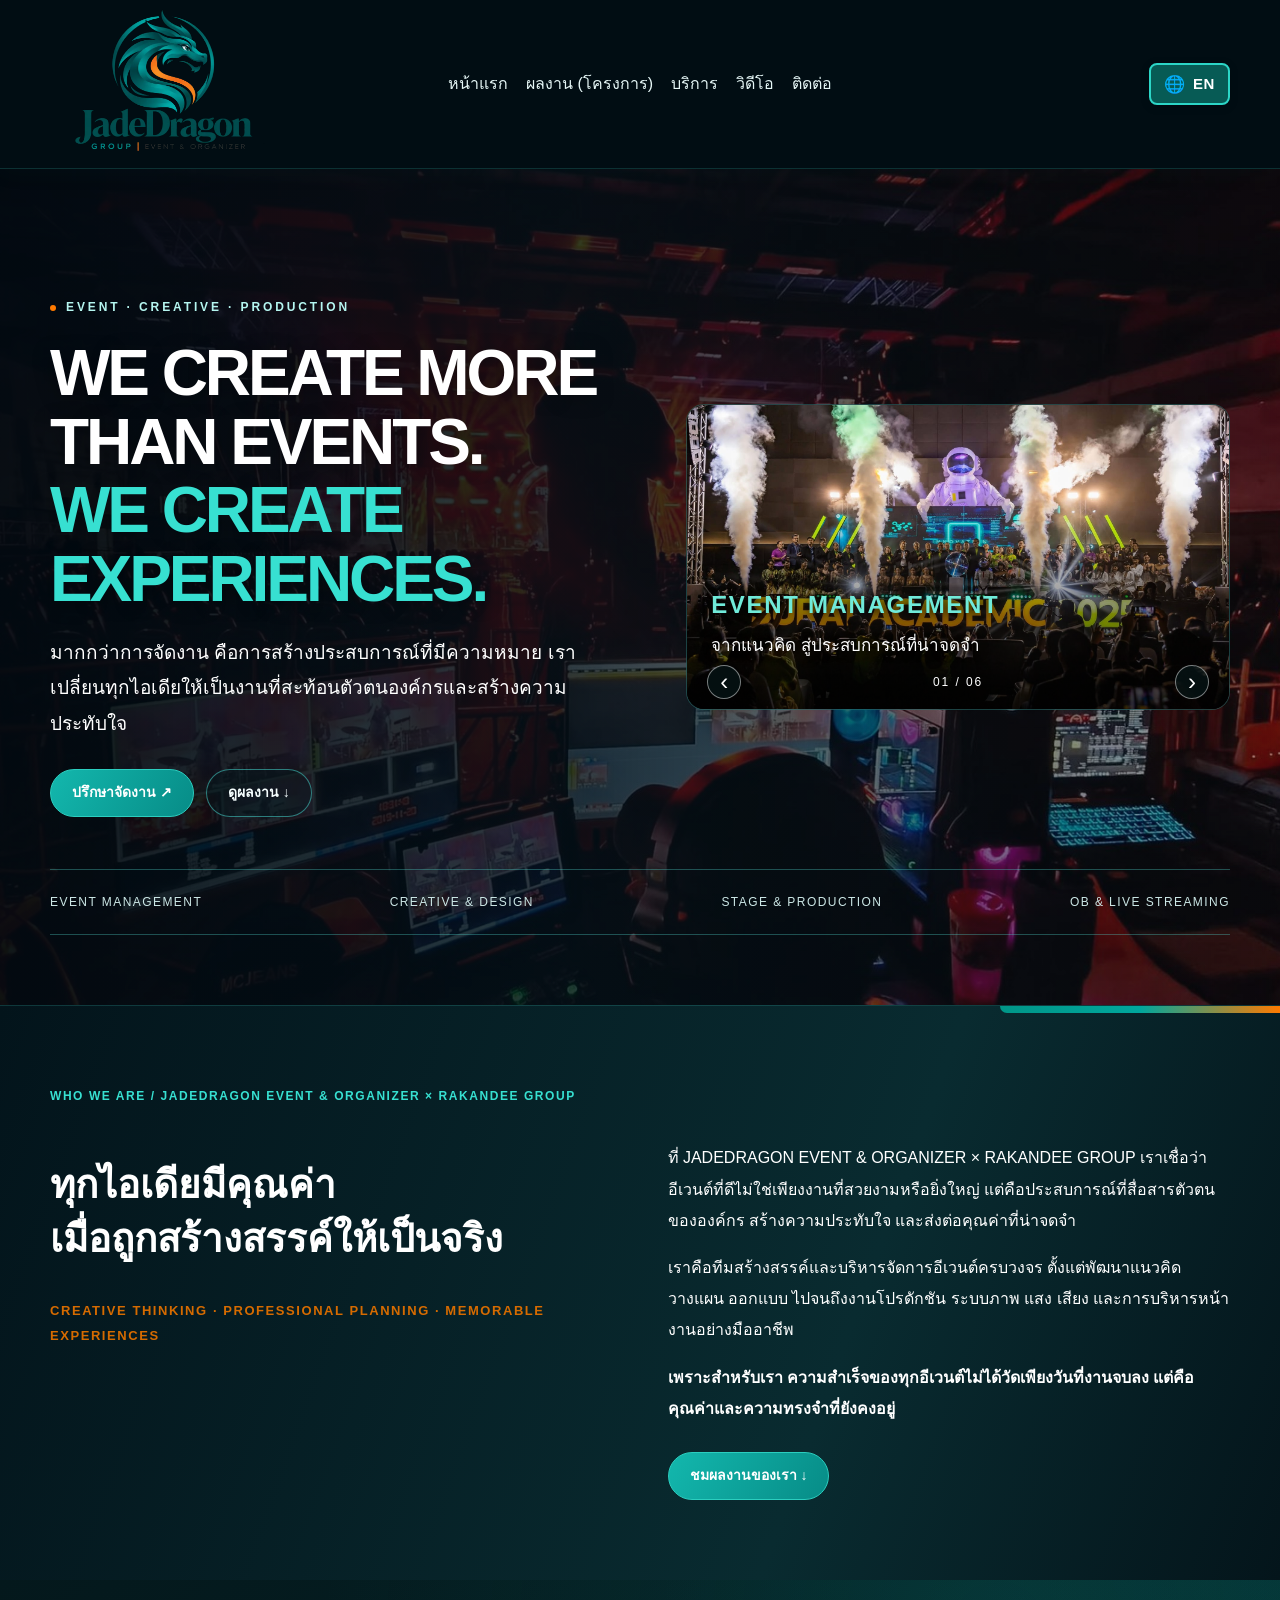
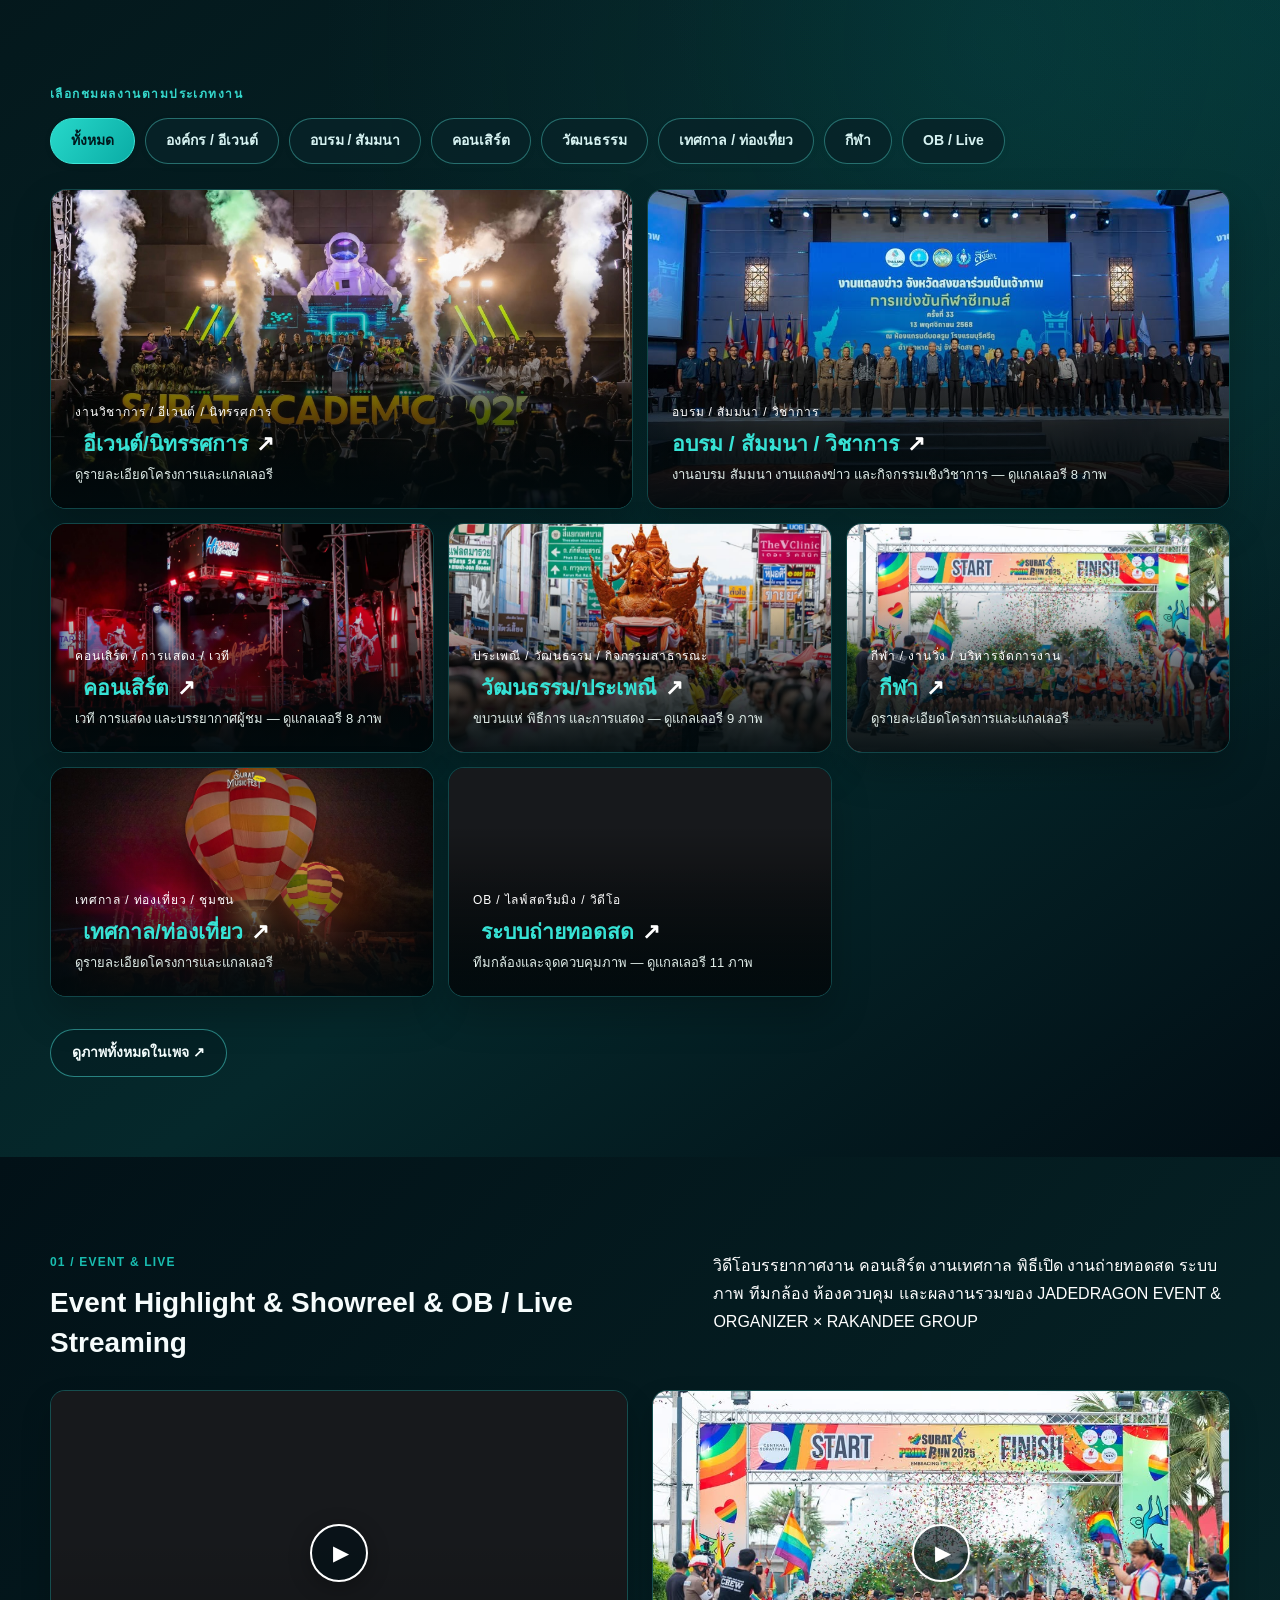
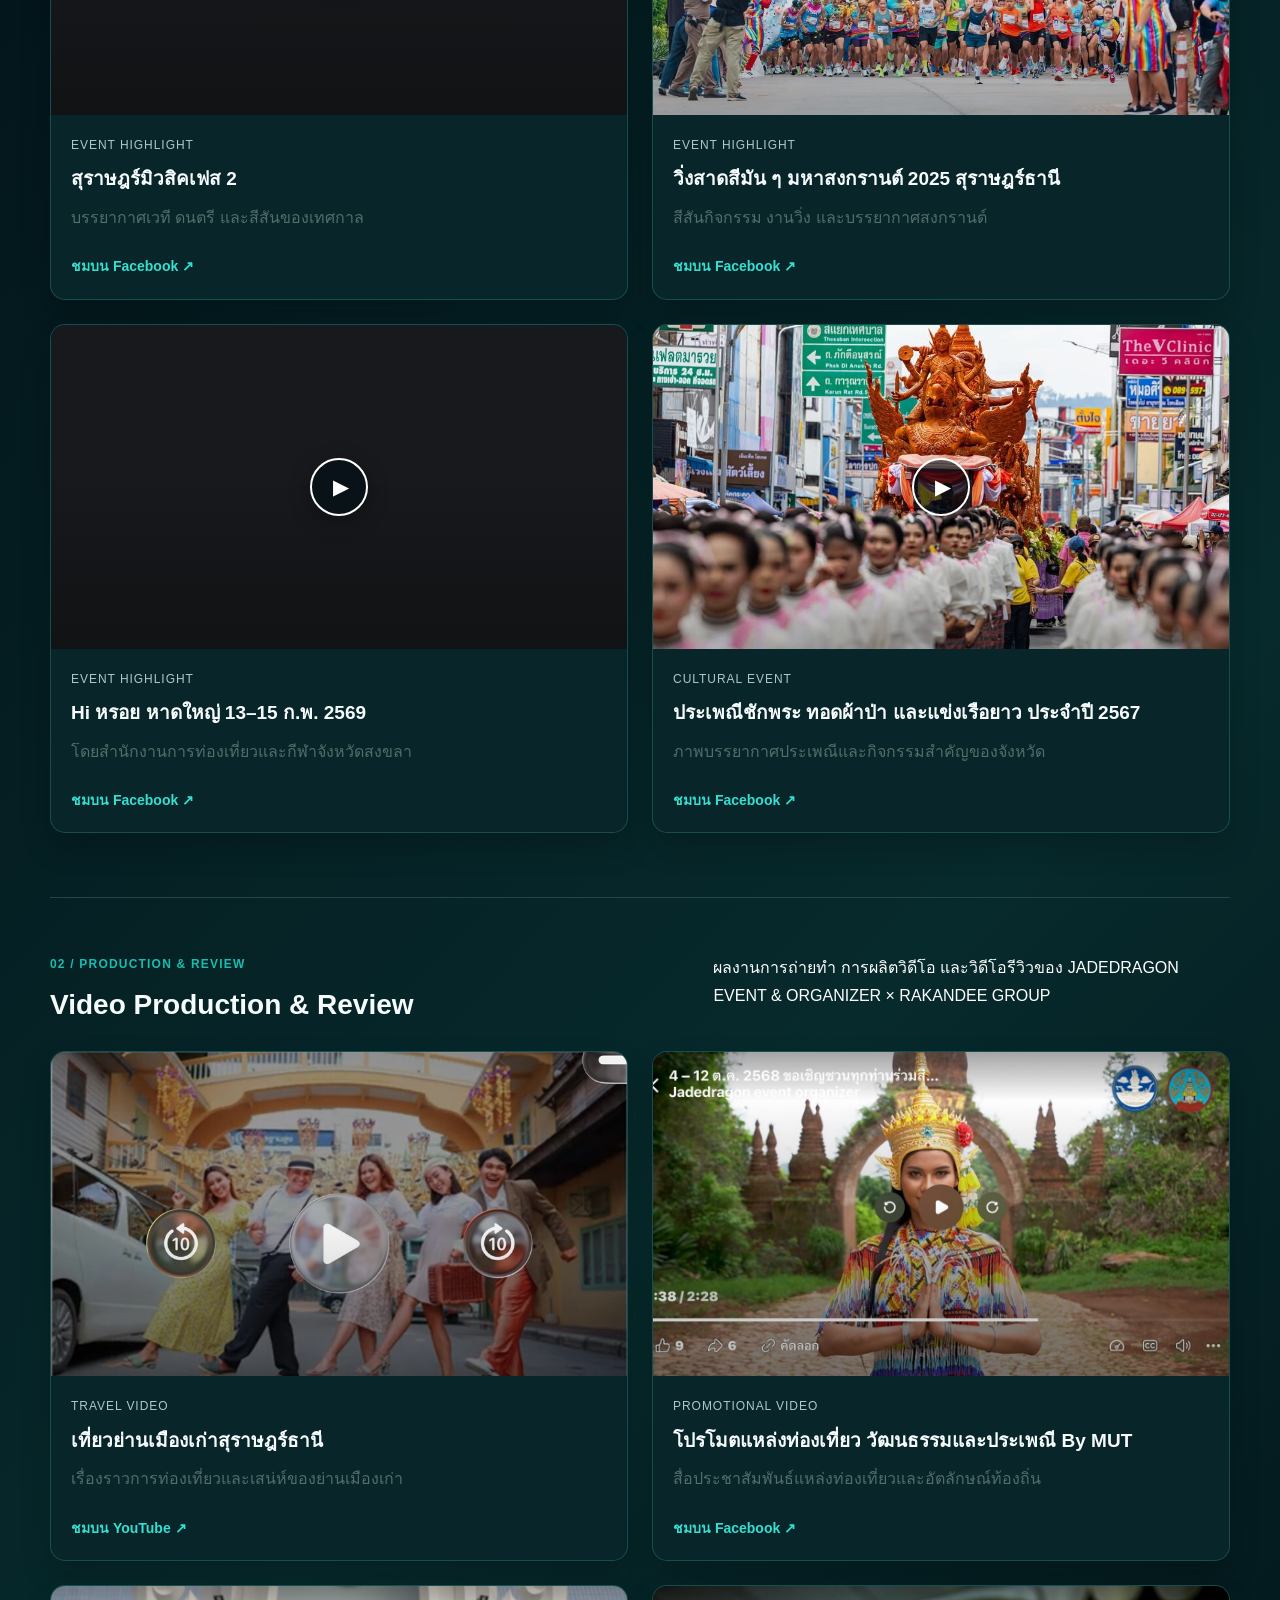
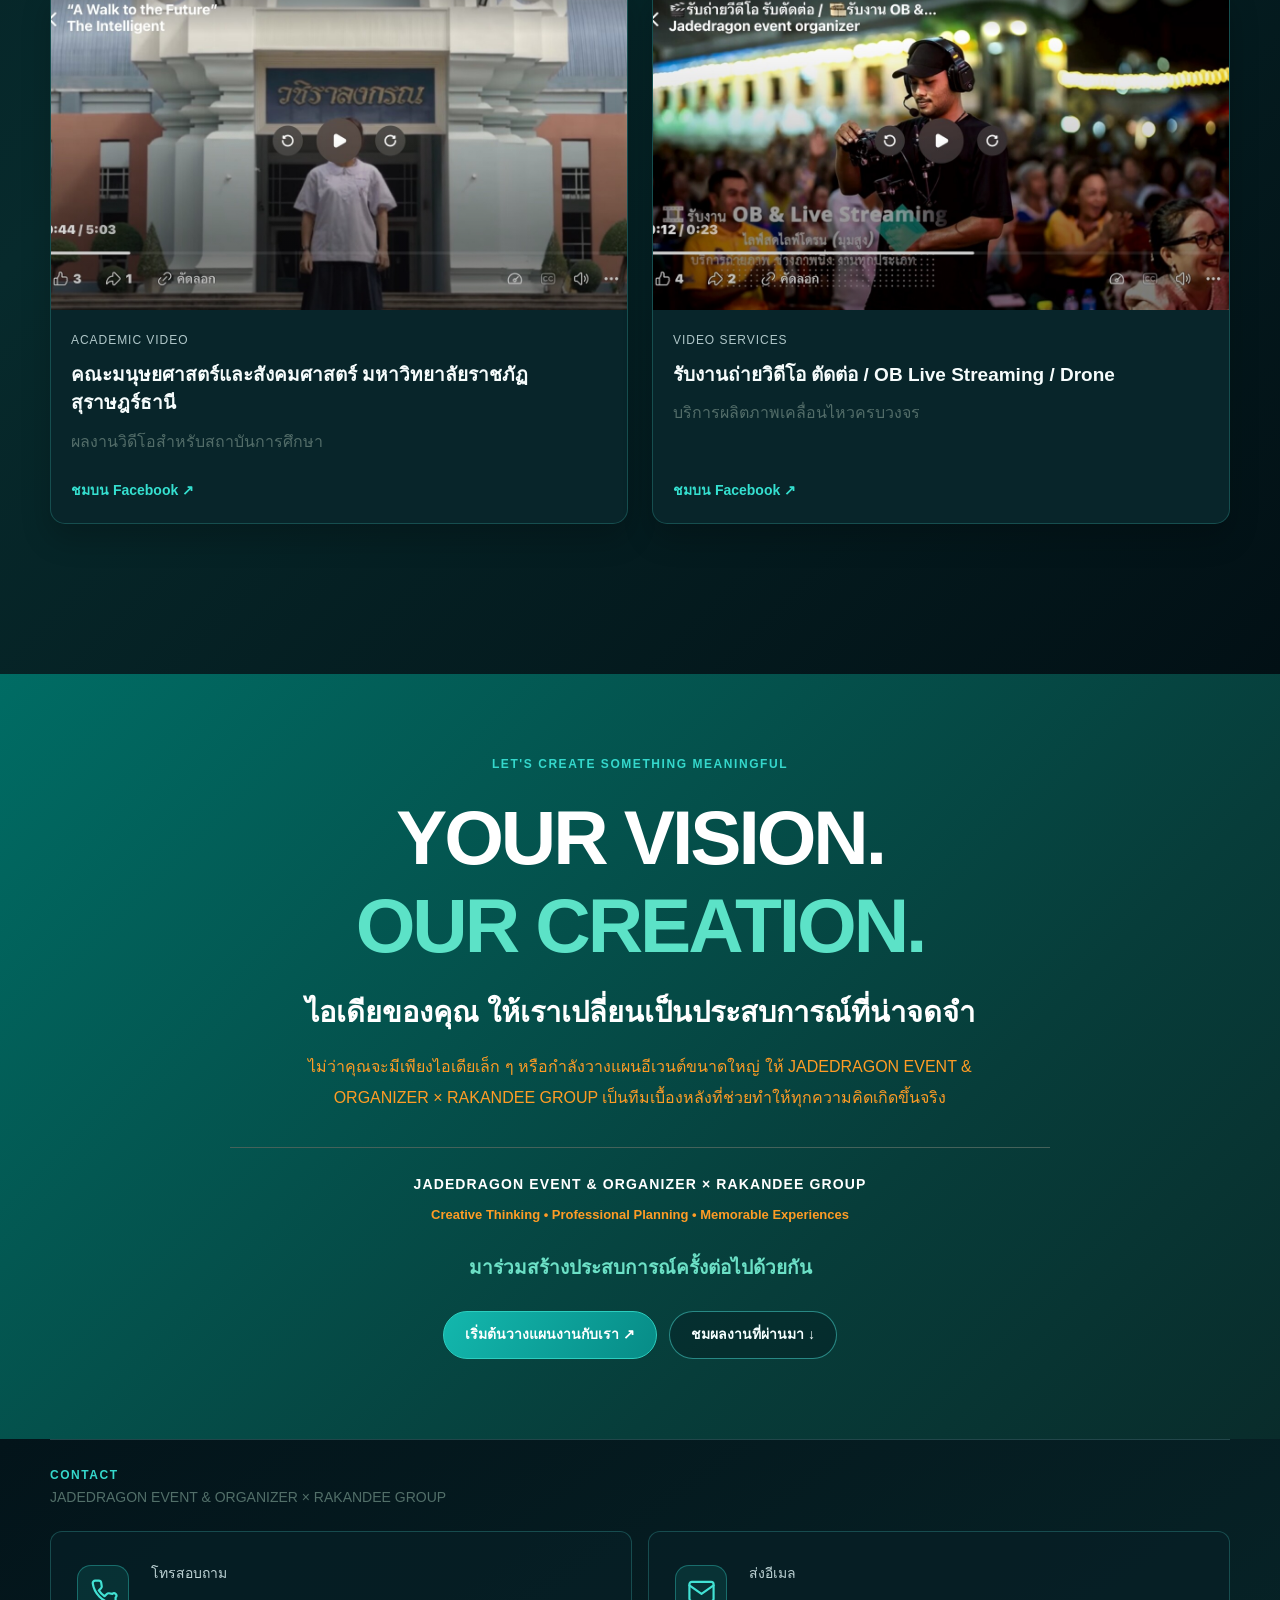
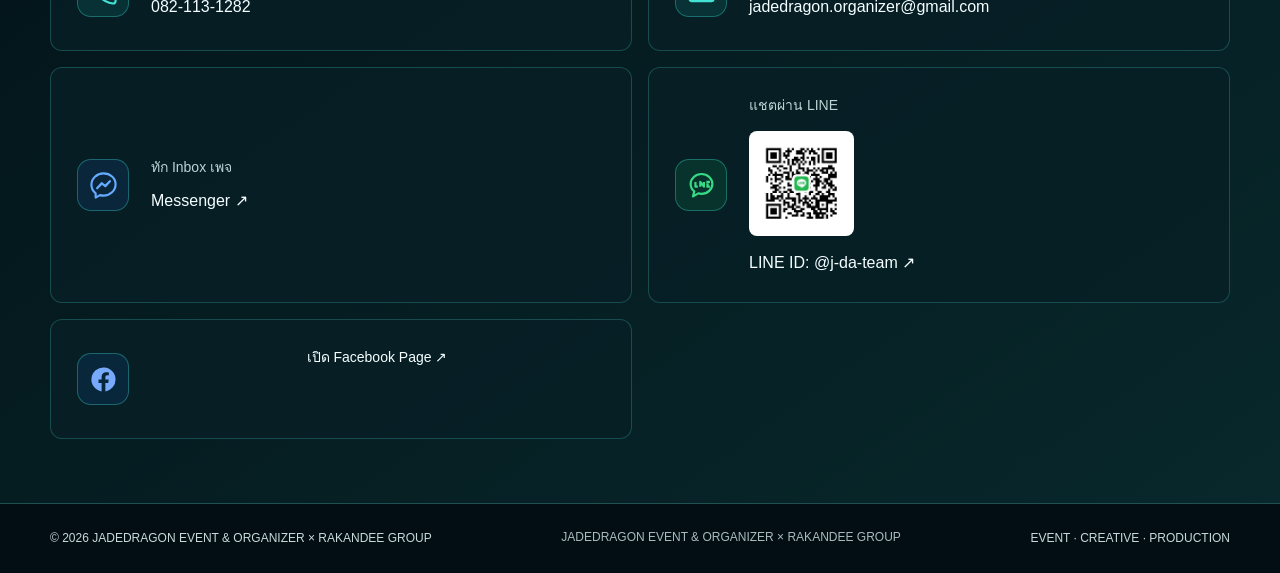
==== commit be33e8e7: "Standardize brand text, preserve Contact and email details" ====
--- a/index.html
+++ b/index.html
@@ -439,8 +439,8 @@
 <p class="lead" data-th="มากกว่าการจัดงาน คือการสร้างประสบการณ์ที่มีความหมาย เราเปลี่ยนทุกไอเดียให้เป็นงานที่สะท้อนตัวตนองค์กรและสร้างความประทับใจ" data-en="Ideas become experiences. Event design, management and production, brought together by one team.">มากกว่าการจัดงาน คือการสร้างประสบการณ์ที่มีความหมาย เราเปลี่ยนทุกไอเดียให้เป็นงานที่สะท้อนตัวตนองค์กรและสร้างความประทับใจ</p>
 <div class="hero-cta">
 <a class="btn primary" href="https://m.me/RakkandeeByJadedragoneventorganizer" target="_blank" rel="noopener noreferrer" data-th="ปรึกษาจัดงาน ↗" data-en="Discuss your event ↗">ปรึกษาจัดงาน ↗</a>
-<a class="btn" href="#work" data-th="ดูผลงาน ↓" data-en="Explore our work ↓">ดูผลงาน ↓</a></div></div><figure class="hero-visual jd-hero-slider" aria-label="สไลด์ผลงานจริง JadeDragon × RAKANDEE GROUP"><div class="jd-slides"><div class="jd-slide is-active" aria-hidden="false"><img src="assets/recovered/d1d5c1c441560e15bec5.jpg" alt="พิธีเปิด SURAT ACADEMIC 2025" loading="eager" decoding="async"><div class="jd-slide-caption"><strong>EVENT MANAGEMENT</strong><span>จากแนวคิด สู่ประสบการณ์ที่น่าจดจำ</span></div></div><div class="jd-slide" aria-hidden="true"><img src="assets/recovered/a9a2e4c3086d7dd1a9e0.jpg" alt="งานประชุมและวิชาการ" loading="lazy" decoding="async"><div class="jd-slide-caption"><strong>CREATIVE & DESIGN</strong><span>สร้างสรรค์ทุกรายละเอียดของงาน</span></div></div><div class="jd-slide" aria-hidden="true"><img src="assets/recovered/6c0bb193c0a4873f11f9.jpg" alt="การแสดงสดและระบบเวที" loading="lazy" decoding="async"><div class="jd-slide-caption"><strong>STAGE & PRODUCTION</strong><span>เวที แสง สี เสียง อย่างมืออาชีพ</span></div></div><div class="jd-slide" aria-hidden="true"><img src="assets/recovered/4a8897b8e5cbf5b423db.jpg" alt="งานประเพณีและขบวนแห่" loading="lazy" decoding="async"><div class="jd-slide-caption"><strong>FESTIVAL & CULTURE</strong><span>เชื่อมวัฒนธรรมกับประสบการณ์ร่วม</span></div></div><div class="jd-slide" aria-hidden="true"><img src="assets/recovered/46ef4d17103afe89364b.jpg" alt="Surat Music Fest" loading="lazy" decoding="async"><div class="jd-slide-caption"><strong>FESTIVAL & TOURISM</strong><span>สร้างสีสันให้ทุกเทศกาล</span></div></div><div class="jd-slide" aria-hidden="true"><img src="assets/recovered/e6ad357c362f1fda4f54.jpg" alt="ทีมควบคุมภาพและถ่ายทอดสด" loading="lazy" decoding="async"><div class="jd-slide-caption"><strong>OB & LIVE STREAMING</strong><span>ถ่ายทอดทุกช่วงเวลาสำคัญ</span></div></div></div><div class="jd-slide-controls"><button type="button" class="jd-prev" aria-label="ภาพก่อนหน้า">‹</button><span class="jd-slide-count" aria-live="polite">01 / 06</span><button type="button" class="jd-next" aria-label="ภาพถัดไป">›</button></div></figure></div><div class="capabilities"><span>EVENT MANAGEMENT</span><span>CREATIVE & DESIGN</span><span>STAGE & PRODUCTION</span><span>OB & LIVE STREAMING</span></div></div></header>
-<section id="about" class="jd-about"><div class="wrap"><div class="eyebrow">WHO WE ARE / JADE DRAGON × RAKANDEE GROUP</div><div class="jd-about-grid"><div><h2>ทุกไอเดียมีคุณค่า<br><span>เมื่อถูกสร้างสรรค์ให้เป็นจริง</span></h2><p class="jd-quote">CREATIVE THINKING · PROFESSIONAL PLANNING · MEMORABLE EXPERIENCES</p></div><div><p data-th="ที่ JADEDRAGON EVENT & ORGANIZER × RAKANDEE GROUP เราเชื่อว่าอีเวนต์ที่ดีไม่ใช่เพียงงานที่สวยงามหรือยิ่งใหญ่ แต่คือประสบการณ์ที่สื่อสารตัวตนขององค์กร สร้างความประทับใจ และส่งต่อคุณค่าที่น่าจดจำ" data-en="At JADEDRAGON EVENT & ORGANIZER × RAKANDEE GROUP, we believe a great event is more than beautiful or grand. It is an experience that expresses an organization’s identity, inspires its audience and leaves lasting value.">ที่ JADEDRAGON EVENT & ORGANIZER × RAKANDEE GROUP เราเชื่อว่าอีเวนต์ที่ดีไม่ใช่เพียงงานที่สวยงามหรือยิ่งใหญ่ แต่คือประสบการณ์ที่สื่อสารตัวตนขององค์กร สร้างความประทับใจ และส่งต่อคุณค่าที่น่าจดจำ</p><p data-th="เราคือทีมสร้างสรรค์และบริหารจัดการอีเวนต์ครบวงจร ตั้งแต่พัฒนาแนวคิด วางแผน ออกแบบ ไปจนถึงงานโปรดักชัน ระบบภาพ แสง เสียง และการบริหารหน้างานอย่างมืออาชีพ" data-en="We are a full-service creative event management team, from concept development, planning and design to production, visuals, lighting, sound and professional on-site management.">เราคือทีมสร้างสรรค์และบริหารจัดการอีเวนต์ครบวงจร ตั้งแต่พัฒนาแนวคิด วางแผน ออกแบบ ไปจนถึงงานโปรดักชัน ระบบภาพ แสง เสียง และการบริหารหน้างานอย่างมืออาชีพ</p><p class="jd-about-closing" data-th="เพราะสำหรับเรา ความสำเร็จของทุกอีเวนต์ไม่ได้วัดเพียงวันที่งานจบลง แต่คือคุณค่าและความทรงจำที่ยังคงอยู่" data-en="For us, an event’s success is measured not only by the day it ends, but by the value and memories that remain."><strong>เพราะสำหรับเรา ความสำเร็จของทุกอีเวนต์ไม่ได้วัดเพียงวันที่งานจบลง แต่คือคุณค่าและความทรงจำที่ยังคงอยู่</strong></p><a class="btn primary" href="#work">ชมผลงานของเรา ↓</a></div></div></div></section><section id="work"><div class="wrap">
+<a class="btn" href="#work" data-th="ดูผลงาน ↓" data-en="Explore our work ↓">ดูผลงาน ↓</a></div></div><figure class="hero-visual jd-hero-slider" aria-label="สไลด์ผลงานจริง JADEDRAGON EVENT & ORGANIZER × RAKANDEE GROUP"><div class="jd-slides"><div class="jd-slide is-active" aria-hidden="false"><img src="assets/recovered/d1d5c1c441560e15bec5.jpg" alt="พิธีเปิด SURAT ACADEMIC 2025" loading="eager" decoding="async"><div class="jd-slide-caption"><strong>EVENT MANAGEMENT</strong><span>จากแนวคิด สู่ประสบการณ์ที่น่าจดจำ</span></div></div><div class="jd-slide" aria-hidden="true"><img src="assets/recovered/a9a2e4c3086d7dd1a9e0.jpg" alt="งานประชุมและวิชาการ" loading="lazy" decoding="async"><div class="jd-slide-caption"><strong>CREATIVE & DESIGN</strong><span>สร้างสรรค์ทุกรายละเอียดของงาน</span></div></div><div class="jd-slide" aria-hidden="true"><img src="assets/recovered/6c0bb193c0a4873f11f9.jpg" alt="การแสดงสดและระบบเวที" loading="lazy" decoding="async"><div class="jd-slide-caption"><strong>STAGE & PRODUCTION</strong><span>เวที แสง สี เสียง อย่างมืออาชีพ</span></div></div><div class="jd-slide" aria-hidden="true"><img src="assets/recovered/4a8897b8e5cbf5b423db.jpg" alt="งานประเพณีและขบวนแห่" loading="lazy" decoding="async"><div class="jd-slide-caption"><strong>FESTIVAL & CULTURE</strong><span>เชื่อมวัฒนธรรมกับประสบการณ์ร่วม</span></div></div><div class="jd-slide" aria-hidden="true"><img src="assets/recovered/46ef4d17103afe89364b.jpg" alt="Surat Music Fest" loading="lazy" decoding="async"><div class="jd-slide-caption"><strong>FESTIVAL & TOURISM</strong><span>สร้างสีสันให้ทุกเทศกาล</span></div></div><div class="jd-slide" aria-hidden="true"><img src="assets/recovered/e6ad357c362f1fda4f54.jpg" alt="ทีมควบคุมภาพและถ่ายทอดสด" loading="lazy" decoding="async"><div class="jd-slide-caption"><strong>OB & LIVE STREAMING</strong><span>ถ่ายทอดทุกช่วงเวลาสำคัญ</span></div></div></div><div class="jd-slide-controls"><button type="button" class="jd-prev" aria-label="ภาพก่อนหน้า">‹</button><span class="jd-slide-count" aria-live="polite">01 / 06</span><button type="button" class="jd-next" aria-label="ภาพถัดไป">›</button></div></figure></div><div class="capabilities"><span>EVENT MANAGEMENT</span><span>CREATIVE & DESIGN</span><span>STAGE & PRODUCTION</span><span>OB & LIVE STREAMING</span></div></div></header>
+<section id="about" class="jd-about"><div class="wrap"><div class="eyebrow">WHO WE ARE / JADEDRAGON EVENT & ORGANIZER × RAKANDEE GROUP</div><div class="jd-about-grid"><div><h2>ทุกไอเดียมีคุณค่า<br><span>เมื่อถูกสร้างสรรค์ให้เป็นจริง</span></h2><p class="jd-quote">CREATIVE THINKING · PROFESSIONAL PLANNING · MEMORABLE EXPERIENCES</p></div><div><p data-th="ที่ JADEDRAGON EVENT & ORGANIZER × RAKANDEE GROUP เราเชื่อว่าอีเวนต์ที่ดีไม่ใช่เพียงงานที่สวยงามหรือยิ่งใหญ่ แต่คือประสบการณ์ที่สื่อสารตัวตนขององค์กร สร้างความประทับใจ และส่งต่อคุณค่าที่น่าจดจำ" data-en="At JADEDRAGON EVENT & ORGANIZER × RAKANDEE GROUP, we believe a great event is more than beautiful or grand. It is an experience that expresses an organization’s identity, inspires its audience and leaves lasting value.">ที่ JADEDRAGON EVENT & ORGANIZER × RAKANDEE GROUP เราเชื่อว่าอีเวนต์ที่ดีไม่ใช่เพียงงานที่สวยงามหรือยิ่งใหญ่ แต่คือประสบการณ์ที่สื่อสารตัวตนขององค์กร สร้างความประทับใจ และส่งต่อคุณค่าที่น่าจดจำ</p><p data-th="เราคือทีมสร้างสรรค์และบริหารจัดการอีเวนต์ครบวงจร ตั้งแต่พัฒนาแนวคิด วางแผน ออกแบบ ไปจนถึงงานโปรดักชัน ระบบภาพ แสง เสียง และการบริหารหน้างานอย่างมืออาชีพ" data-en="We are a full-service creative event management team, from concept development, planning and design to production, visuals, lighting, sound and professional on-site management.">เราคือทีมสร้างสรรค์และบริหารจัดการอีเวนต์ครบวงจร ตั้งแต่พัฒนาแนวคิด วางแผน ออกแบบ ไปจนถึงงานโปรดักชัน ระบบภาพ แสง เสียง และการบริหารหน้างานอย่างมืออาชีพ</p><p class="jd-about-closing" data-th="เพราะสำหรับเรา ความสำเร็จของทุกอีเวนต์ไม่ได้วัดเพียงวันที่งานจบลง แต่คือคุณค่าและความทรงจำที่ยังคงอยู่" data-en="For us, an event’s success is measured not only by the day it ends, but by the value and memories that remain."><strong>เพราะสำหรับเรา ความสำเร็จของทุกอีเวนต์ไม่ได้วัดเพียงวันที่งานจบลง แต่คือคุณค่าและความทรงจำที่ยังคงอยู่</strong></p><a class="btn primary" href="#work">ชมผลงานของเรา ↓</a></div></div></div></section><section id="work"><div class="wrap">
 <div id="work-types" class="eyebrow jd-type-label" data-th="เลือกชมผลงานตามประเภทงาน" data-en="EXPLORE WORK BY EVENT TYPE">เลือกชมผลงานตามประเภทงาน</div><div class="portfolio-tools" role="group" aria-label="Filter projects">
 <button class="chip active" data-filter="all" aria-pressed="true" data-th="ทั้งหมด" data-en="All">ทั้งหมด</button>
 <button class="chip " data-filter="corporate" aria-pressed="false" data-th="องค์กร / อีเวนต์" data-en="Corporate / Events">องค์กร / อีเวนต์</button>
@@ -489,7 +489,7 @@
 
 
 <div class="video-category">
-<div class="video-category-head"><div><small>01 / EVENT &amp; LIVE</small><h3>Event Highlight &amp; Showreel &amp; OB / Live Streaming</h3></div><p data-th="วิดีโอบรรยากาศงาน คอนเสิร์ต งานเทศกาล พิธีเปิด งานถ่ายทอดสด ระบบภาพ ทีมกล้อง ห้องควบคุม และผลงานรวมของ Jadedragon × RAKANDEE GROUP" data-en="Event, concert, festival, opening ceremony and live-streaming highlights, including camera crews, visual systems, control rooms and Jadedragon × RAKANDEE GROUP showreels.">วิดีโอบรรยากาศงาน คอนเสิร์ต งานเทศกาล พิธีเปิด งานถ่ายทอดสด ระบบภาพ ทีมกล้อง ห้องควบคุม และผลงานรวมของ Jadedragon × RAKANDEE GROUP</p></div>
+<div class="video-category-head"><div><small>01 / EVENT &amp; LIVE</small><h3>Event Highlight &amp; Showreel &amp; OB / Live Streaming</h3></div><p data-th="วิดีโอบรรยากาศงาน คอนเสิร์ต งานเทศกาล พิธีเปิด งานถ่ายทอดสด ระบบภาพ ทีมกล้อง ห้องควบคุม และผลงานรวมของ JADEDRAGON EVENT & ORGANIZER × RAKANDEE GROUP" data-en="Event, concert, festival, opening ceremony and live-streaming highlights, including camera crews, visual systems, control rooms and JADEDRAGON EVENT & ORGANIZER × RAKANDEE GROUP showreels.">วิดีโอบรรยากาศงาน คอนเสิร์ต งานเทศกาล พิธีเปิด งานถ่ายทอดสด ระบบภาพ ทีมกล้อง ห้องควบคุม และผลงานรวมของ JADEDRAGON EVENT & ORGANIZER × RAKANDEE GROUP</p></div>
 <div class="video-grid video-grid-featured">
 <a class="video-card" href="https://www.facebook.com/RakkandeeByJadedragoneventorganizer/videos/369171052692812/?fs=e&amp;s=TIeQ9V&amp;fs=e" target="_blank" rel="noopener noreferrer"><span class="video-thumb"><img id="video-cover-event-surat-music-fest-2" src="assets/recovered/f157ab36f097bab887d3.jpg" alt="สุราษฎร์มิวสิคเฟส 2" data-alt-th="สุราษฎร์มิวสิคเฟส 2" data-alt-en="Surat Music Fest 2" loading="lazy" decoding="async"><span class="video-play" aria-hidden="true">▶</span></span><div class="video-copy"><small>EVENT HIGHLIGHT</small><h3>สุราษฎร์มิวสิคเฟส 2</h3><p data-th="บรรยากาศเวที ดนตรี และสีสันของเทศกาล" data-en="Stage, music and festival atmosphere.">บรรยากาศเวที ดนตรี และสีสันของเทศกาล</p><span class="video-watch" data-th="ชมบน Facebook ↗" data-en="Watch on Facebook ↗">ชมบน Facebook ↗</span></div></a>
 <a class="video-card" href="https://www.facebook.com/RakkandeeByJadedragoneventorganizer/videos/1753575935562398/?fs=e" target="_blank" rel="noopener noreferrer"><span class="video-thumb"><img src="assets/recovered/4957f49add68b3d5b161.jpg" data-image-ref="photo-f5a85f90da65ad73" alt="วิ่งสาดสีมัน ๆ มหาสงกรานต์ 2025 สุราษฎร์ธานี" data-alt-th="วิ่งสาดสีมัน ๆ มหาสงกรานต์ 2025 สุราษฎร์ธานี" data-alt-en="Colour Run Maha Songkran 2025, Surat Thani" loading="lazy" decoding="async"><span class="video-play" aria-hidden="true">▶</span></span><div class="video-copy"><small>EVENT HIGHLIGHT</small><h3>วิ่งสาดสีมัน ๆ มหาสงกรานต์ 2025 สุราษฎร์ธานี</h3><p data-th="สีสันกิจกรรม งานวิ่ง และบรรยากาศสงกรานต์" data-en="A colourful run and Songkran event atmosphere.">สีสันกิจกรรม งานวิ่ง และบรรยากาศสงกรานต์</p><span class="video-watch" data-th="ชมบน Facebook ↗" data-en="Watch on Facebook ↗">ชมบน Facebook ↗</span></div></a>
@@ -499,7 +499,7 @@
 </div>
 
 <div class="video-category">
-<div class="video-category-head"><div><small>02 / PRODUCTION &amp; REVIEW</small><h3>Video Production &amp; Review</h3></div><p data-th="ผลงานการถ่ายทำ การผลิตวิดีโอ และวิดีโอรีวิวของ Jadedragon × RAKANDEE GROUP" data-en="Jadedragon × RAKANDEE GROUP filming, video production and review work.">ผลงานการถ่ายทำ การผลิตวิดีโอ และวิดีโอรีวิวของ Jadedragon × RAKANDEE GROUP</p></div>
+<div class="video-category-head"><div><small>02 / PRODUCTION &amp; REVIEW</small><h3>Video Production &amp; Review</h3></div><p data-th="ผลงานการถ่ายทำ การผลิตวิดีโอ และวิดีโอรีวิวของ JADEDRAGON EVENT & ORGANIZER × RAKANDEE GROUP" data-en="JADEDRAGON EVENT & ORGANIZER × RAKANDEE GROUP filming, video production and review work.">ผลงานการถ่ายทำ การผลิตวิดีโอ และวิดีโอรีวิวของ JADEDRAGON EVENT & ORGANIZER × RAKANDEE GROUP</p></div>
 <div class="video-grid video-grid-featured">
 <a class="video-card" href="https://youtu.be/fdpcSm3-nKY?si=NcO4w48bWkatyZ-g" target="_blank" rel="noopener noreferrer"><span class="video-thumb"><img id="video-cover-production-1" src="assets/recovered/3c60f63f8d8be1ae3b83.jpg" alt="เที่ยวย่านเมืองเก่าสุราษฎร์ธานี" data-alt-th="เที่ยวย่านเมืองเก่าสุราษฎร์ธานี" data-alt-en="Exploring Surat Thani Old Town" loading="lazy" decoding="async"></span><div class="video-copy"><small>TRAVEL VIDEO</small><h3>เที่ยวย่านเมืองเก่าสุราษฎร์ธานี</h3><p data-th="เรื่องราวการท่องเที่ยวและเสน่ห์ของย่านเมืองเก่า" data-en="A travel story featuring the charm of Surat Thani Old Town.">เรื่องราวการท่องเที่ยวและเสน่ห์ของย่านเมืองเก่า</p><span class="video-watch" data-th="ชมบน YouTube ↗" data-en="Watch on YouTube ↗">ชมบน YouTube ↗</span></div></a>
 <a class="video-card" href="https://www.facebook.com/reel/1549244482918679/?fs=e&amp;s=TIeQ9V&amp;fs=e&amp;fs=e" target="_blank" rel="noopener noreferrer"><span class="video-thumb"><img id="video-cover-production-2" src="assets/recovered/e2dbfe605942ba3005fd.jpg" alt="โปรโมตแหล่งท่องเที่ยว วัฒนธรรมและประเพณี By MUT" data-alt-th="โปรโมตแหล่งท่องเที่ยว วัฒนธรรมและประเพณี By MUT" data-alt-en="Tourism, culture and tradition promotional video by MUT" loading="lazy" decoding="async"></span><div class="video-copy"><small>PROMOTIONAL VIDEO</small><h3>โปรโมตแหล่งท่องเที่ยว วัฒนธรรมและประเพณี By MUT</h3><p data-th="สื่อประชาสัมพันธ์แหล่งท่องเที่ยวและอัตลักษณ์ท้องถิ่น" data-en="Promotional content for destinations and local identity.">สื่อประชาสัมพันธ์แหล่งท่องเที่ยวและอัตลักษณ์ท้องถิ่น</p><span class="video-watch" data-th="ชมบน Facebook ↗" data-en="Watch on Facebook ↗">ชมบน Facebook ↗</span></div></a>
@@ -507,7 +507,7 @@
 <a class="video-card" href="https://www.facebook.com/reel/1855740451786444/?fs=e&amp;s=TIeQ9V&amp;fs=e&amp;fs=e" target="_blank" rel="noopener noreferrer"><span class="video-thumb"><img id="video-cover-production-4" src="assets/recovered/894f9bf5fec53535d81a.jpg" alt="รับงานถ่ายวิดีโอ ตัดต่อ OB Live Streaming และ Drone" data-alt-th="รับงานถ่ายวิดีโอ ตัดต่อ OB Live Streaming และ Drone" data-alt-en="Filming, editing, OB live streaming and drone services" loading="lazy" decoding="async"></span><div class="video-copy"><small>VIDEO SERVICES</small><h3>รับงานถ่ายวิดีโอ ตัดต่อ / OB Live Streaming / Drone</h3><p data-th="บริการผลิตภาพเคลื่อนไหวครบวงจร" data-en="Complete moving-image production services.">บริการผลิตภาพเคลื่อนไหวครบวงจร</p><span class="video-watch" data-th="ชมบน Facebook ↗" data-en="Watch on Facebook ↗">ชมบน Facebook ↗</span></div></a>
 </div>
 </div>
-</div></section><section id="jd-vision" aria-labelledby="jd-vision-title"><div class="wrap jd-vision-inner"><div class="eyebrow">LET'S CREATE SOMETHING MEANINGFUL</div><h2 id="jd-vision-title">YOUR VISION.<br><span>OUR CREATION.</span></h2><h3 data-th="ไอเดียของคุณ ให้เราเปลี่ยนเป็นประสบการณ์ที่น่าจดจำ" data-en="Your ideas. Unforgettable experiences.">ไอเดียของคุณ ให้เราเปลี่ยนเป็นประสบการณ์ที่น่าจดจำ</h3><p data-th="ไม่ว่าคุณจะมีเพียงไอเดียเล็ก ๆ หรือกำลังวางแผนอีเวนต์ขนาดใหญ่ ให้ Jade Dragon × RAKANDEE GROUP เป็นทีมเบื้องหลังที่ช่วยทำให้ทุกความคิดเกิดขึ้นจริง" data-en="Whether you have a small idea or are planning a major event, let Jade Dragon × RAKANDEE GROUP be the team bringing your vision to life.">ไม่ว่าคุณจะมีเพียงไอเดียเล็ก ๆ หรือกำลังวางแผนอีเวนต์ขนาดใหญ่ ให้ Jade Dragon × RAKANDEE GROUP เป็นทีมเบื้องหลังที่ช่วยทำให้ทุกความคิดเกิดขึ้นจริง</p><div class="jd-vision-signature"><strong>JADEDRAGON EVENT &amp; ORGANIZER × RAKANDEE GROUP</strong><span>Creative Thinking • Professional Planning • Memorable Experiences</span></div><p class="jd-vision-invite" data-th="มาร่วมสร้างประสบการณ์ครั้งต่อไปด้วยกัน" data-en="Let's create your next experience together.">มาร่วมสร้างประสบการณ์ครั้งต่อไปด้วยกัน</p><div class="jd-vision-actions"><a class="btn primary" href="contact.html#brief" data-th="เริ่มต้นวางแผนงานกับเรา ↗" data-en="Plan your event with us ↗">เริ่มต้นวางแผนงานกับเรา ↗</a><a class="btn" href="#work" data-th="ชมผลงานที่ผ่านมา ↓" data-en="Explore our work ↓">ชมผลงานที่ผ่านมา ↓</a></div></div></section>
+</div></section><section id="jd-vision" aria-labelledby="jd-vision-title"><div class="wrap jd-vision-inner"><div class="eyebrow">LET'S CREATE SOMETHING MEANINGFUL</div><h2 id="jd-vision-title">YOUR VISION.<br><span>OUR CREATION.</span></h2><h3 data-th="ไอเดียของคุณ ให้เราเปลี่ยนเป็นประสบการณ์ที่น่าจดจำ" data-en="Your ideas. Unforgettable experiences.">ไอเดียของคุณ ให้เราเปลี่ยนเป็นประสบการณ์ที่น่าจดจำ</h3><p data-th="ไม่ว่าคุณจะมีเพียงไอเดียเล็ก ๆ หรือกำลังวางแผนอีเวนต์ขนาดใหญ่ ให้ JADEDRAGON EVENT & ORGANIZER × RAKANDEE GROUP เป็นทีมเบื้องหลังที่ช่วยทำให้ทุกความคิดเกิดขึ้นจริง" data-en="Whether you have a small idea or are planning a major event, let JADEDRAGON EVENT & ORGANIZER × RAKANDEE GROUP be the team bringing your vision to life.">ไม่ว่าคุณจะมีเพียงไอเดียเล็ก ๆ หรือกำลังวางแผนอีเวนต์ขนาดใหญ่ ให้ JADEDRAGON EVENT & ORGANIZER × RAKANDEE GROUP เป็นทีมเบื้องหลังที่ช่วยทำให้ทุกความคิดเกิดขึ้นจริง</p><div class="jd-vision-signature"><strong>JADEDRAGON EVENT & ORGANIZER × RAKANDEE GROUP</strong><span>Creative Thinking • Professional Planning • Memorable Experiences</span></div><p class="jd-vision-invite" data-th="มาร่วมสร้างประสบการณ์ครั้งต่อไปด้วยกัน" data-en="Let's create your next experience together.">มาร่วมสร้างประสบการณ์ครั้งต่อไปด้วยกัน</p><div class="jd-vision-actions"><a class="btn primary" href="contact.html#brief" data-th="เริ่มต้นวางแผนงานกับเรา ↗" data-en="Plan your event with us ↗">เริ่มต้นวางแผนงานกับเรา ↗</a><a class="btn" href="#work" data-th="ชมผลงานที่ผ่านมา ↓" data-en="Explore our work ↓">ชมผลงานที่ผ่านมา ↓</a></div></div></section>
 <section id="contact" aria-label="Contact"><div class="wrap contact-row"><div class="eyebrow">CONTACT</div><p>JADEDRAGON EVENT & ORGANIZER × RAKANDEE GROUP</p><div class="contact-methods">
 <a class="contact-method" href="tel:+66821131282"><span class="contact-channel-icon contact-icon-phone"><svg viewBox="0 0 24 24" fill="none" stroke="currentColor" stroke-width="1.8" stroke-linecap="round" stroke-linejoin="round" aria-hidden="true"><path d="M22 16.92v3a2 2 0 0 1-2.18 2A19.8 19.8 0 0 1 3.09 5.18 2 2 0 0 1 5.08 3h3a2 2 0 0 1 2 1.72l.46 2.81a2 2 0 0 1-.57 1.71L8.1 11.1a16 16 0 0 0 4.8 4.8l1.86-1.87a2 2 0 0 1 1.71-.57l2.81.46A2 2 0 0 1 22 16.92Z"/></svg></span><span class="contact-label" data-th="โทรสอบถาม" data-en="Call us">โทรสอบถาม</span><span class="contact-value">082-113-1282</span></a>
 <a class="contact-method" href="mailto:jadedragon.organizer@gmail.com"><span class="contact-channel-icon contact-icon-mail"><svg viewBox="0 0 24 24" fill="none" stroke="currentColor" stroke-width="1.8" stroke-linecap="round" stroke-linejoin="round" aria-hidden="true"><rect x="2" y="4" width="20" height="16" rx="2"/><path d="m2 7 10 7 10-7"/></svg></span><span class="contact-label" data-th="ส่งอีเมล" data-en="Email us">ส่งอีเมล</span><span class="contact-value">jadedragon.organizer@gmail.com</span></a>
